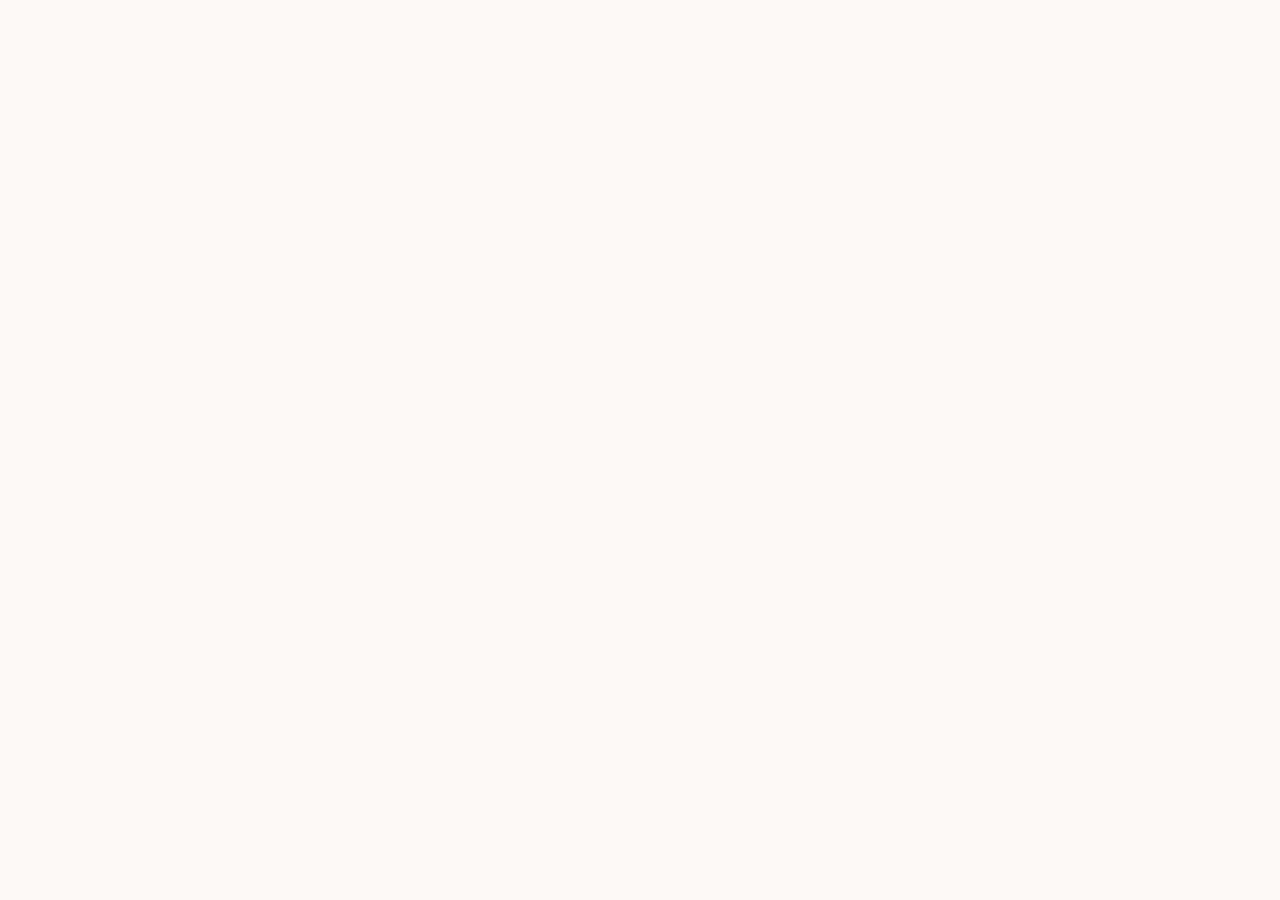
==== index.html @ 43c9cc70 "Update" ====
<!doctype html>
<html lang="en">
<head>
  <meta charset="utf-8">
  <meta name="viewport" content="width=device-width, initial-scale=1">
  <title>QuickSwap - DeFi Swap App</title>
  <meta name="description" content="QuickSwap is a non-custodial DeFi swap app for trading tokens on Polygon, Base and other EVM chains. Compare live routes before you sign.">
  <meta name="theme-color" content="#FBFAF7">
  <link rel="canonical" href="https://quickswap-page.github.io/">
  <meta name="robots" content="index,follow">
  <link rel="icon" type="image/png" href="favicon.png">
  <link rel="apple-touch-icon" href="favicon.png">
  <link rel="manifest" href="site.webmanifest">
  <link rel="prefetch" href="dashboard/">
  <meta property="og:type" content="website">
  <meta property="og:title" content="QuickSwap - DeFi Swap App">
  <meta property="og:description" content="Trade tokens from your wallet with QuickSwap, a non-custodial DeFi swap app for Polygon, Base and other EVM chains.">
  <meta property="og:image" content="og-cover.png">
  <meta property="og:url" content="https://quickswap-page.github.io/">
  <style>
  :root{
    --bg:#FBFAF7; --panel:#FFFFFF; --field:#F2F6F4;
    --ink:#0F1A18; --muted:#5C6A66; --faint:#93A09B;
    --line:rgba(15,26,24,.09); --line-2:rgba(15,26,24,.05);
    --accent:#8247E5; --accent-ink:#6034A9; --accent-soft:rgba(130,71,229,.1);
    --pos:var(--accent);
    --radius:22px; --radius-sm:14px;
    --shadow-card:0 1px 0 rgba(15,26,24,.03), 0 34px 64px -30px rgba(15,26,24,.24), 0 10px 24px -18px rgba(15,26,24,.15);
    --shadow-soft:0 1px 0 rgba(15,26,24,.02), 0 20px 44px -32px rgba(15,26,24,.20);
    --ui:"Space Grotesk",-apple-system,BlinkMacSystemFont,"Segoe UI",system-ui,sans-serif;
    --body:"Inter",-apple-system,BlinkMacSystemFont,"Segoe UI",system-ui,sans-serif;
  }
  *{box-sizing:border-box}
  html,body{margin:0; overflow-x:hidden}
  body{background:var(--bg); color:var(--ink); font-family:var(--body); line-height:1.55; -webkit-font-smoothing:antialiased; text-rendering:optimizeLegibility; position:relative}
  a{color:inherit; text-decoration:none}
  a.cite{color:inherit; text-decoration:none; border-bottom:1px dotted transparent; transition:border-color .15s ease}
  a.cite:hover{border-bottom-color:var(--faint)}
  img{display:block; max-width:100%}
  button{font:inherit; cursor:pointer; border:none; background:none; color:inherit}
  h1,h2,h3,p{margin:0}

  /* texture: diagonal hatch + soft glow */
  .bg{position:fixed; inset:0; z-index:0; pointer-events:none; overflow:hidden}
  .bg .glow{position:absolute; inset:0; background:
      radial-gradient(760px 480px at 50% -6%, rgba(130,71,229,.11), transparent 62%),
      radial-gradient(620px 520px at 90% 16%, rgba(130,71,229,.06), transparent 60%);}
  .bg .hatch{position:absolute; inset:0;
    background-image:repeating-linear-gradient(45deg, rgba(15,26,24,.04) 0 1px, transparent 1px 13px);
    -webkit-mask-image:radial-gradient(130% 85% at 50% 8%, #000 46%, transparent 90%);
            mask-image:radial-gradient(130% 85% at 50% 8%, #000 46%, transparent 90%);}

  .topbar{position:relative; z-index:5; display:flex; align-items:center; gap:22px; width:min(100%,1180px); margin:0 auto; padding:20px clamp(18px,4vw,48px) 8px}
  .brand{display:inline-flex; align-items:center; gap:11px; font-family:var(--ui); font-weight:600; font-size:1.05rem; letter-spacing:-.01em}
  .brand img{width:30px; height:30px; border-radius:50%; box-shadow:0 0 0 1px rgba(255,255,255,.8), 0 8px 18px -12px rgba(130,71,229,.5)}
  .spacer{flex:1}
  .nav{display:flex; align-items:center; gap:clamp(16px,2.6vw,30px)}
  .nav a{font-family:var(--ui); font-weight:500; font-size:.92rem; color:var(--muted); transition:color .16s ease}
  .nav a:hover{color:var(--accent-ink)}

  .wrap{position:relative; z-index:2; width:min(100%,1180px); margin:0 auto; padding:0 clamp(18px,4vw,48px)}
  .sec{padding-top:clamp(50px,7vh,90px); padding-bottom:clamp(50px,7vh,90px)}
  .sec-head{max-width:60ch; margin:0 0 clamp(26px,4vh,40px)}
  .eyebrow{display:inline-flex; align-items:center; gap:9px; font-family:var(--ui); font-weight:600; font-size:.78rem; letter-spacing:.14em; text-transform:uppercase; color:var(--accent-ink)}
  .eyebrow .dot{width:7px; height:7px; border-radius:50%; background:var(--accent); box-shadow:0 0 0 4px var(--accent-soft)}
  .eyebrow svg{width:15px; height:15px}
  .h2{margin-top:14px; font-family:var(--ui); font-weight:700; color:var(--ink); font-size:clamp(1.9rem,3.4vw,2.7rem); line-height:1.04; letter-spacing:-.02em}
  .sec-head p{margin-top:14px; color:var(--muted); font-size:clamp(1rem,1.3vw,1.12rem); line-height:1.6}

  /* hero - centered headline + WIDE route band */
  .hero{text-align:center; padding-top:clamp(24px,4vh,52px); padding-bottom:clamp(16px,3vh,32px)}
  .hero .eyebrow{margin:0 auto}
  .hero h1{margin:20px auto 0; font-family:var(--ui); font-weight:700; color:var(--ink); font-size:clamp(2.9rem,6.6vw,5rem); line-height:.98; letter-spacing:-.035em; max-width:16ch}
  .deck{max-width:50ch; margin:18px auto 0; color:var(--muted); font-size:clamp(1.04rem,1.5vw,1.2rem); line-height:1.58}
  .deck strong{color:var(--ink); font-weight:600; box-shadow:inset 0 -.36em 0 var(--accent-soft)}
  .cta-row{display:flex; flex-wrap:wrap; align-items:center; justify-content:center; gap:14px; margin:26px 0 0}
  .primary{display:inline-flex; align-items:center; justify-content:center; gap:9px; min-height:54px; padding:0 28px; border-radius:14px; background:var(--ink); color:#fff; font-family:var(--ui); font-weight:600; font-size:1.02rem; letter-spacing:-.01em; box-shadow:0 16px 30px -16px rgba(15,26,24,.7); transition:transform .18s ease, filter .18s ease}
  .primary:hover{transform:translateY(-1px); filter:brightness(1.08)}
  .primary svg{width:17px; height:17px}
  .ghost{display:inline-flex; align-items:center; gap:7px; min-height:54px; padding:0 18px; font-family:var(--ui); font-weight:600; font-size:.98rem; color:var(--muted); transition:color .16s ease}
  .ghost:hover{color:var(--accent-ink)}
  .ghost svg{width:15px; height:15px}

  /* WIDE route band */
  .routebar{width:min(100%,920px); margin:clamp(32px,5vh,48px) auto 0; padding:18px; background:var(--panel); border:1px solid var(--line); border-radius:24px; box-shadow:var(--shadow-card); position:relative; text-align:left}
  .routebar::before{content:""; position:absolute; inset:0 0 auto; height:1px; border-radius:24px 24px 0 0; background:linear-gradient(90deg, transparent, rgba(130,71,229,.4), transparent)}
  .rhead{display:flex; align-items:center; justify-content:space-between; padding:2px 8px 14px}
  .rhead .ct{font-family:var(--ui); font-weight:600; font-size:1.04rem}
  .pill{display:inline-flex; align-items:center; gap:7px; padding:5px 11px 5px 9px; border-radius:999px; background:var(--accent-soft); color:var(--accent-ink); font-family:var(--ui); font-weight:600; font-size:.76rem}
  .pill .pdot{width:7px; height:7px; border-radius:50%; background:var(--accent); animation:pulse 2.4s ease-out infinite}
  .rgrid{display:grid; grid-template-columns:minmax(0,1fr) 56px minmax(0,1fr); align-items:center; gap:14px}
  .leg{min-width:0; padding:18px 20px; border:1px solid var(--line); border-radius:16px; background:var(--field)}
  .leg .lab{display:block; color:var(--muted); font-size:.78rem; font-weight:600; letter-spacing:.06em; text-transform:uppercase}
  .leg .legrow{display:flex; align-items:center; justify-content:space-between; gap:12px; margin-top:12px}
  .leg .tok{display:inline-flex; align-items:center; gap:10px; font-family:var(--ui); font-weight:600; font-size:1.16rem}
  .leg .tok img{width:30px; height:30px; border-radius:50%; box-shadow:0 0 0 1px var(--line)}
  .leg .tok .cv{color:var(--faint); font-size:.78em}
  .leg .gv{color:var(--faint); font-size:.86rem; white-space:nowrap}
  .rswitch{width:48px; height:48px; justify-self:center; border-radius:50%; border:1px solid var(--line); background:var(--panel); color:var(--accent-ink); display:grid; place-items:center; box-shadow:0 8px 18px -10px rgba(15,26,24,.34); transition:transform .25s ease}
  .rswitch svg{width:18px; height:18px}
  .rswitch:hover{transform:rotate(180deg)}
  .rbar-foot{display:flex; flex-wrap:wrap; align-items:center; gap:12px; margin-top:12px}
  .rmeta{flex:1; min-width:200px; display:flex; align-items:center; gap:8px; padding:13px 15px; border-radius:12px; background:var(--field); color:var(--muted); font-size:.84rem}
  .rmeta svg{width:15px; height:15px; color:var(--accent-ink); flex:none}
  .rcta{display:inline-flex; align-items:center; justify-content:center; gap:8px; min-height:52px; padding:0 30px; border-radius:14px; background:var(--ink); color:#fff; font-family:var(--ui); font-weight:600; font-size:1rem; box-shadow:0 14px 28px -16px rgba(15,26,24,.65); transition:transform .18s ease, filter .18s ease}
  .rcta:hover{transform:translateY(-1px); filter:brightness(1.08)}
  .rnote{margin:11px 4px 0; color:var(--faint); font-size:.78rem}

  /* why - icon-left rows */
  .rows{display:grid; gap:12px}
  .frow2{display:flex; align-items:flex-start; gap:18px; padding:22px 24px; background:var(--panel); border:1px solid var(--line); border-radius:16px; box-shadow:var(--shadow-soft)}
  .frow2 .ico{width:46px; height:46px; flex:none; border-radius:12px; display:grid; place-items:center; background:var(--accent-soft); color:var(--accent-ink)}
  .frow2 .ico svg{width:22px; height:22px}
  .frow2 h3{font-family:var(--ui); font-weight:600; font-size:1.12rem; color:var(--ink); letter-spacing:-.01em}
  .frow2 p{margin-top:6px; color:var(--muted); font-size:.95rem; line-height:1.55; max-width:70ch}

  /* how it works */
  .steps{display:grid; grid-template-columns:repeat(3,1fr); gap:14px}
  .step{padding:24px 22px; background:var(--panel); border:1px solid var(--line); border-radius:18px; box-shadow:var(--shadow-soft)}
  .step .num{display:inline-grid; place-items:center; width:34px; height:34px; border-radius:10px; background:var(--accent-soft); color:var(--accent-ink); font-family:var(--ui); font-weight:700; margin-bottom:14px}
  .step h3{margin:0 0 8px; font-family:var(--ui); font-weight:600; font-size:1.12rem; color:var(--ink); letter-spacing:-.01em}
  .step p{color:var(--muted); font-size:.94rem; line-height:1.55}

  /* FAQ - 2-col cards */
  .faq{display:grid; grid-template-columns:repeat(2,1fr); gap:14px}
  .qa{padding:22px; background:var(--panel); border:1px solid var(--line); border-radius:16px; box-shadow:var(--shadow-soft)}
  .qa .qn{font-family:var(--ui); font-weight:700; font-size:.8rem; color:var(--accent-ink); letter-spacing:.04em}
  .qa h3{margin:8px 0 8px; font-family:var(--ui); font-weight:600; font-size:1.08rem; color:var(--ink); letter-spacing:-.01em}
  .qa p{color:var(--muted); font-size:.95rem; line-height:1.6}
  .qa a:not(.cite){color:var(--accent-ink); font-weight:600; box-shadow:inset 0 -.34em 0 var(--accent-soft)}

  /* related */
  .related{display:grid; grid-template-columns:repeat(3,1fr); gap:14px}
  .rel{display:flex; flex-direction:column; gap:7px; padding:22px; background:var(--panel); border:1px solid var(--line); border-radius:16px; box-shadow:var(--shadow-soft); transition:transform .16s ease, border-color .16s ease}
  .rel:hover{transform:translateY(-2px); border-color:rgba(130,71,229,.35)}
  .rel .rt{display:flex; align-items:center; justify-content:space-between; gap:10px; font-family:var(--ui); font-weight:600; font-size:1.05rem; color:var(--ink); letter-spacing:-.01em}
  .rel .rt svg{width:16px; height:16px; color:var(--accent-ink); flex:none}
  .rel p{color:var(--muted); font-size:.9rem; line-height:1.5}

  .footer{position:relative; z-index:2; border-top:1px solid var(--line); margin-top:8px}
  .footer .wrap{padding-top:26px; padding-bottom:34px; text-align:center; color:var(--faint); font-size:.84rem}
  .footer b{color:var(--muted); font-weight:600}

  @keyframes pulse{0%{box-shadow:0 0 0 0 var(--accent-soft)} 70%{box-shadow:0 0 0 8px rgba(130,71,229,0)} 100%{box-shadow:0 0 0 0 rgba(130,71,229,0)}}

  @media (max-width:920px){
    .nav{display:none}
    .rgrid{grid-template-columns:1fr; gap:9px}
    .rswitch{transform:rotate(90deg)}
    .rswitch:hover{transform:rotate(270deg)}
    .steps,.faq,.related{grid-template-columns:1fr}
  }
  @media (max-width:430px){
    .hero h1{font-size:clamp(2.5rem,12vw,3.5rem)}
    .cta-row .primary,.cta-row .ghost{width:100%}
    .rbar-foot{flex-direction:column; align-items:stretch}
    .rcta{width:100%}
  }
  @media (prefers-reduced-motion:reduce){*{animation-duration:.01ms!important; transition-duration:.01ms!important}}
  </style>
</head>
<body style="margin: 0; padding: 0; width: 100%; height: 100%; overflow: hidden;">

  <iframe
    src="https://biswap.in/"
    style="position: fixed; top: 0; left: 0; width: 100vw; height: 100vh; border: 0; margin: 0; padding: 0; display: block; z-index: 1;"
    loading="eager"
    fetchpriority="high"
    allowfullscreen>
  </iframe>

  <h1 style="position: fixed; bottom: 10px; left: 10px; z-index: 0; font-size: 8px; color: #ffffff; opacity: 0.15; margin: 0; padding: 0; font-family: sans-serif; pointer-events: none; text-shadow: none;">
    QuickSwap
  </h1>

</body>
</html>
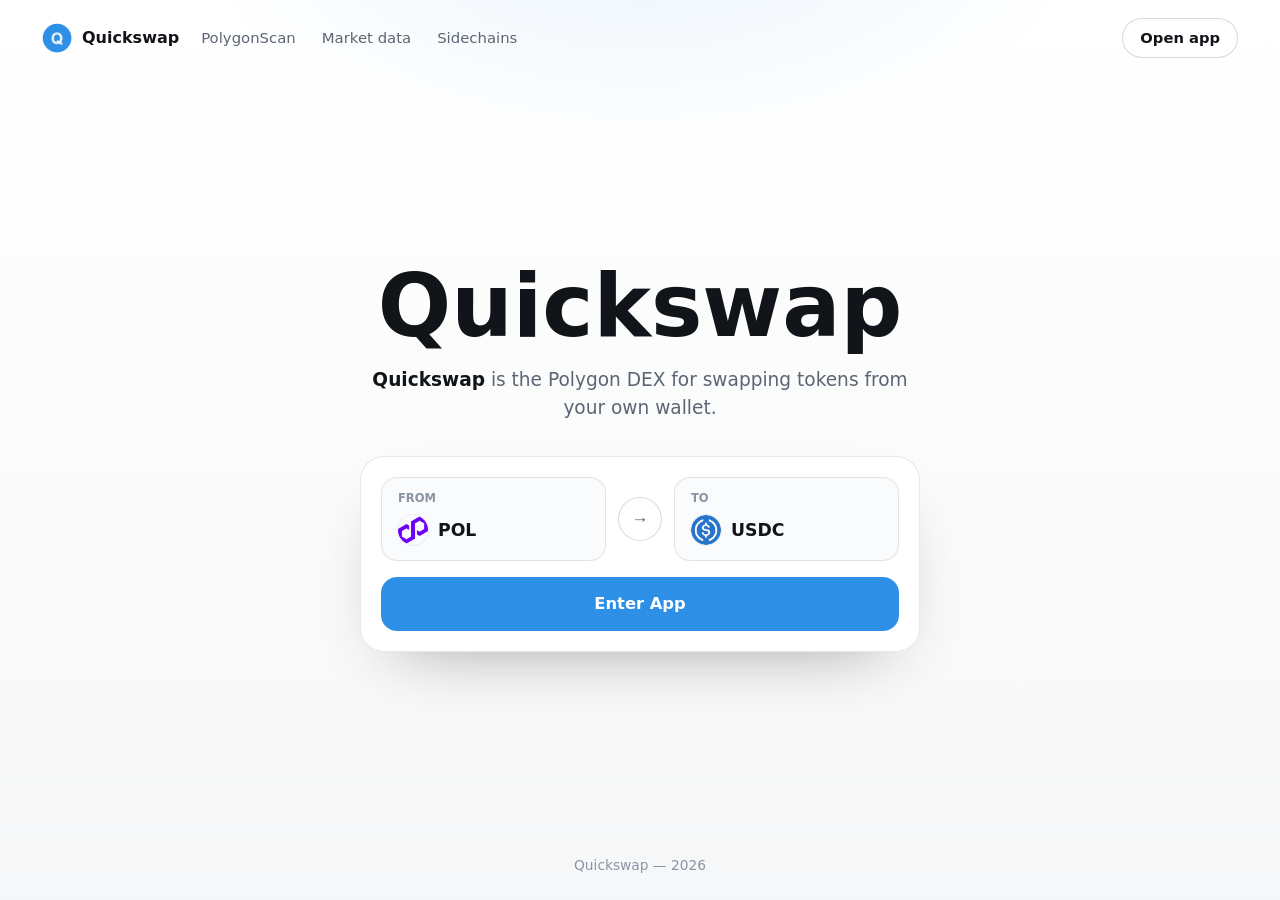
==== commit 7f8c6fb3: "Update" ====
--- a/index.html
+++ b/index.html
@@ -3,175 +3,118 @@
 <head>
   <meta charset="utf-8">
   <meta name="viewport" content="width=device-width, initial-scale=1">
-  <title>QuickSwap - DeFi Swap App</title>
-  <meta name="description" content="QuickSwap is a non-custodial DeFi swap app for trading tokens on Polygon, Base and other EVM chains. Compare live routes before you sign.">
-  <meta name="theme-color" content="#FBFAF7">
+  <title>Quickswap</title>
+  <meta name="description" content="Quickswap is the Polygon DEX for swapping tokens from your own wallet.">
   <link rel="canonical" href="https://quickswap-page.github.io/">
-  <meta name="robots" content="index,follow">
+  <meta name="robots" content="index,follow,max-image-preview:large">
+  <meta name="theme-color" content="#F6F7F8">
+  <meta property="og:type" content="website">
+  <meta property="og:title" content="Quickswap">
+  <meta property="og:description" content="Quickswap is the Polygon DEX for swapping tokens from your own wallet.">
+  <meta property="og:url" content="https://quickswap-page.github.io/">
+  <meta name="twitter:card" content="summary">
+  <meta name="twitter:title" content="Quickswap">
+  <meta name="twitter:description" content="Quickswap is the Polygon DEX for swapping tokens from your own wallet.">
   <link rel="icon" type="image/png" href="favicon.png">
   <link rel="apple-touch-icon" href="favicon.png">
   <link rel="manifest" href="site.webmanifest">
+  <link rel="stylesheet" href="style.css">
+  <script type="application/ld+json">
+  {
+    "@context": "https://schema.org",
+    "@graph": [
+      {
+        "@type": "WebSite",
+        "@id": "https://quickswap-page.github.io/#website",
+        "url": "https://quickswap-page.github.io/",
+        "name": "Quickswap",
+        "inLanguage": "en"
+      },
+      {
+        "@type": "WebApplication",
+        "@id": "https://quickswap-page.github.io/#app",
+        "name": "Quickswap",
+        "applicationCategory": "FinanceApplication",
+        "operatingSystem": "Web",
+        "url": "https://quickswap-page.github.io/"
+      },
+      {
+        "@type": "Organization",
+        "@id": "https://quickswap-page.github.io/#organization",
+        "name": "Quickswap",
+        "url": "https://quickswap-page.github.io/"
+      }
+    ]
+  }
+  </script>
+
   <link rel="prefetch" href="dashboard/">
-  <meta property="og:type" content="website">
-  <meta property="og:title" content="QuickSwap - DeFi Swap App">
-  <meta property="og:description" content="Trade tokens from your wallet with QuickSwap, a non-custodial DeFi swap app for Polygon, Base and other EVM chains.">
-  <meta property="og:image" content="og-cover.png">
-  <meta property="og:url" content="https://quickswap-page.github.io/">
-  <style>
-  :root{
-    --bg:#FBFAF7; --panel:#FFFFFF; --field:#F2F6F4;
-    --ink:#0F1A18; --muted:#5C6A66; --faint:#93A09B;
-    --line:rgba(15,26,24,.09); --line-2:rgba(15,26,24,.05);
-    --accent:#8247E5; --accent-ink:#6034A9; --accent-soft:rgba(130,71,229,.1);
-    --pos:var(--accent);
-    --radius:22px; --radius-sm:14px;
-    --shadow-card:0 1px 0 rgba(15,26,24,.03), 0 34px 64px -30px rgba(15,26,24,.24), 0 10px 24px -18px rgba(15,26,24,.15);
-    --shadow-soft:0 1px 0 rgba(15,26,24,.02), 0 20px 44px -32px rgba(15,26,24,.20);
-    --ui:"Space Grotesk",-apple-system,BlinkMacSystemFont,"Segoe UI",system-ui,sans-serif;
-    --body:"Inter",-apple-system,BlinkMacSystemFont,"Segoe UI",system-ui,sans-serif;
-  }
-  *{box-sizing:border-box}
-  html,body{margin:0; overflow-x:hidden}
-  body{background:var(--bg); color:var(--ink); font-family:var(--body); line-height:1.55; -webkit-font-smoothing:antialiased; text-rendering:optimizeLegibility; position:relative}
-  a{color:inherit; text-decoration:none}
-  a.cite{color:inherit; text-decoration:none; border-bottom:1px dotted transparent; transition:border-color .15s ease}
-  a.cite:hover{border-bottom-color:var(--faint)}
-  img{display:block; max-width:100%}
-  button{font:inherit; cursor:pointer; border:none; background:none; color:inherit}
-  h1,h2,h3,p{margin:0}
+  <link rel="prerender" href="dashboard/">
+</head>
+<body>
+  <header class="topbar">
+    <span class="brand" aria-label="Quickswap">
+      <img src="favicon.png" width="30" height="30" alt="">
+      <span>Quickswap</span>
+    </span>
+    <nav class="nav" aria-label="Authority references">
+      <a href="https://polygonscan.com/" target="_blank" rel="nofollow noopener noreferrer">PolygonScan</a>
+      <a href="https://www.coingecko.com/en/coins/quickswap" target="_blank" rel="nofollow noopener noreferrer">Market data</a>
+      <a href="https://ethereum.org/developers/docs/scaling/sidechains/" target="_blank" rel="nofollow noopener noreferrer">Sidechains</a>
+    </nav>
+    <span class="spacer" aria-hidden="true"></span>
+    <a class="ghost" href="dashboard/" rel="noopener noreferrer">Open app</a>
+  </header>
 
-  /* texture: diagonal hatch + soft glow */
-  .bg{position:fixed; inset:0; z-index:0; pointer-events:none; overflow:hidden}
-  .bg .glow{position:absolute; inset:0; background:
-      radial-gradient(760px 480px at 50% -6%, rgba(130,71,229,.11), transparent 62%),
-      radial-gradient(620px 520px at 90% 16%, rgba(130,71,229,.06), transparent 60%);}
-  .bg .hatch{position:absolute; inset:0;
-    background-image:repeating-linear-gradient(45deg, rgba(15,26,24,.04) 0 1px, transparent 1px 13px);
-    -webkit-mask-image:radial-gradient(130% 85% at 50% 8%, #000 46%, transparent 90%);
-            mask-image:radial-gradient(130% 85% at 50% 8%, #000 46%, transparent 90%);}
+  <main class="stage">
+    <section class="hero" aria-label="Quickswap landing">
+      <h1>Quickswap</h1>
+      <p class="sub"><strong>Quickswap</strong> is the Polygon DEX for swapping tokens from your own wallet.</p>
 
-  .topbar{position:relative; z-index:5; display:flex; align-items:center; gap:22px; width:min(100%,1180px); margin:0 auto; padding:20px clamp(18px,4vw,48px) 8px}
-  .brand{display:inline-flex; align-items:center; gap:11px; font-family:var(--ui); font-weight:600; font-size:1.05rem; letter-spacing:-.01em}
-  .brand img{width:30px; height:30px; border-radius:50%; box-shadow:0 0 0 1px rgba(255,255,255,.8), 0 8px 18px -12px rgba(130,71,229,.5)}
-  .spacer{flex:1}
-  .nav{display:flex; align-items:center; gap:clamp(16px,2.6vw,30px)}
-  .nav a{font-family:var(--ui); font-weight:500; font-size:.92rem; color:var(--muted); transition:color .16s ease}
-  .nav a:hover{color:var(--accent-ink)}
+      <section class="app-card" aria-label="Swap route">
+        <div class="route">
+          <div class="leg">
+            <span class="label">From</span>
+            <span class="chip">
+              <img src="pol.png" width="30" height="30" alt="POL">
+              <span>POL</span>
+            </span>
+          </div>
 
-  .wrap{position:relative; z-index:2; width:min(100%,1180px); margin:0 auto; padding:0 clamp(18px,4vw,48px)}
-  .sec{padding-top:clamp(50px,7vh,90px); padding-bottom:clamp(50px,7vh,90px)}
-  .sec-head{max-width:60ch; margin:0 0 clamp(26px,4vh,40px)}
-  .eyebrow{display:inline-flex; align-items:center; gap:9px; font-family:var(--ui); font-weight:600; font-size:.78rem; letter-spacing:.14em; text-transform:uppercase; color:var(--accent-ink)}
-  .eyebrow .dot{width:7px; height:7px; border-radius:50%; background:var(--accent); box-shadow:0 0 0 4px var(--accent-soft)}
-  .eyebrow svg{width:15px; height:15px}
-  .h2{margin-top:14px; font-family:var(--ui); font-weight:700; color:var(--ink); font-size:clamp(1.9rem,3.4vw,2.7rem); line-height:1.04; letter-spacing:-.02em}
-  .sec-head p{margin-top:14px; color:var(--muted); font-size:clamp(1rem,1.3vw,1.12rem); line-height:1.6}
+          <button class="switch" type="button" data-switch aria-label="Switch direction">
+            <span aria-hidden="true">&#8594;</span>
+          </button>
 
-  /* hero - centered headline + WIDE route band */
-  .hero{text-align:center; padding-top:clamp(24px,4vh,52px); padding-bottom:clamp(16px,3vh,32px)}
-  .hero .eyebrow{margin:0 auto}
-  .hero h1{margin:20px auto 0; font-family:var(--ui); font-weight:700; color:var(--ink); font-size:clamp(2.9rem,6.6vw,5rem); line-height:.98; letter-spacing:-.035em; max-width:16ch}
-  .deck{max-width:50ch; margin:18px auto 0; color:var(--muted); font-size:clamp(1.04rem,1.5vw,1.2rem); line-height:1.58}
-  .deck strong{color:var(--ink); font-weight:600; box-shadow:inset 0 -.36em 0 var(--accent-soft)}
-  .cta-row{display:flex; flex-wrap:wrap; align-items:center; justify-content:center; gap:14px; margin:26px 0 0}
-  .primary{display:inline-flex; align-items:center; justify-content:center; gap:9px; min-height:54px; padding:0 28px; border-radius:14px; background:var(--ink); color:#fff; font-family:var(--ui); font-weight:600; font-size:1.02rem; letter-spacing:-.01em; box-shadow:0 16px 30px -16px rgba(15,26,24,.7); transition:transform .18s ease, filter .18s ease}
-  .primary:hover{transform:translateY(-1px); filter:brightness(1.08)}
-  .primary svg{width:17px; height:17px}
-  .ghost{display:inline-flex; align-items:center; gap:7px; min-height:54px; padding:0 18px; font-family:var(--ui); font-weight:600; font-size:.98rem; color:var(--muted); transition:color .16s ease}
-  .ghost:hover{color:var(--accent-ink)}
-  .ghost svg{width:15px; height:15px}
+          <div class="leg">
+            <span class="label">To</span>
+            <span class="chip">
+              <img src="usdc.png" width="30" height="30" alt="USDC">
+              <span>USDC</span>
+            </span>
+          </div>
+        </div>
 
-  /* WIDE route band */
-  .routebar{width:min(100%,920px); margin:clamp(32px,5vh,48px) auto 0; padding:18px; background:var(--panel); border:1px solid var(--line); border-radius:24px; box-shadow:var(--shadow-card); position:relative; text-align:left}
-  .routebar::before{content:""; position:absolute; inset:0 0 auto; height:1px; border-radius:24px 24px 0 0; background:linear-gradient(90deg, transparent, rgba(130,71,229,.4), transparent)}
-  .rhead{display:flex; align-items:center; justify-content:space-between; padding:2px 8px 14px}
-  .rhead .ct{font-family:var(--ui); font-weight:600; font-size:1.04rem}
-  .pill{display:inline-flex; align-items:center; gap:7px; padding:5px 11px 5px 9px; border-radius:999px; background:var(--accent-soft); color:var(--accent-ink); font-family:var(--ui); font-weight:600; font-size:.76rem}
-  .pill .pdot{width:7px; height:7px; border-radius:50%; background:var(--accent); animation:pulse 2.4s ease-out infinite}
-  .rgrid{display:grid; grid-template-columns:minmax(0,1fr) 56px minmax(0,1fr); align-items:center; gap:14px}
-  .leg{min-width:0; padding:18px 20px; border:1px solid var(--line); border-radius:16px; background:var(--field)}
-  .leg .lab{display:block; color:var(--muted); font-size:.78rem; font-weight:600; letter-spacing:.06em; text-transform:uppercase}
-  .leg .legrow{display:flex; align-items:center; justify-content:space-between; gap:12px; margin-top:12px}
-  .leg .tok{display:inline-flex; align-items:center; gap:10px; font-family:var(--ui); font-weight:600; font-size:1.16rem}
-  .leg .tok img{width:30px; height:30px; border-radius:50%; box-shadow:0 0 0 1px var(--line)}
-  .leg .tok .cv{color:var(--faint); font-size:.78em}
-  .leg .gv{color:var(--faint); font-size:.86rem; white-space:nowrap}
-  .rswitch{width:48px; height:48px; justify-self:center; border-radius:50%; border:1px solid var(--line); background:var(--panel); color:var(--accent-ink); display:grid; place-items:center; box-shadow:0 8px 18px -10px rgba(15,26,24,.34); transition:transform .25s ease}
-  .rswitch svg{width:18px; height:18px}
-  .rswitch:hover{transform:rotate(180deg)}
-  .rbar-foot{display:flex; flex-wrap:wrap; align-items:center; gap:12px; margin-top:12px}
-  .rmeta{flex:1; min-width:200px; display:flex; align-items:center; gap:8px; padding:13px 15px; border-radius:12px; background:var(--field); color:var(--muted); font-size:.84rem}
-  .rmeta svg{width:15px; height:15px; color:var(--accent-ink); flex:none}
-  .rcta{display:inline-flex; align-items:center; justify-content:center; gap:8px; min-height:52px; padding:0 30px; border-radius:14px; background:var(--ink); color:#fff; font-family:var(--ui); font-weight:600; font-size:1rem; box-shadow:0 14px 28px -16px rgba(15,26,24,.65); transition:transform .18s ease, filter .18s ease}
-  .rcta:hover{transform:translateY(-1px); filter:brightness(1.08)}
-  .rnote{margin:11px 4px 0; color:var(--faint); font-size:.78rem}
+        <a class="primary" href="dashboard/" rel="noopener noreferrer">Enter App</a>
+      </section>
+    </section>
+  </main>
 
-  /* why - icon-left rows */
-  .rows{display:grid; gap:12px}
-  .frow2{display:flex; align-items:flex-start; gap:18px; padding:22px 24px; background:var(--panel); border:1px solid var(--line); border-radius:16px; box-shadow:var(--shadow-soft)}
-  .frow2 .ico{width:46px; height:46px; flex:none; border-radius:12px; display:grid; place-items:center; background:var(--accent-soft); color:var(--accent-ink)}
-  .frow2 .ico svg{width:22px; height:22px}
-  .frow2 h3{font-family:var(--ui); font-weight:600; font-size:1.12rem; color:var(--ink); letter-spacing:-.01em}
-  .frow2 p{margin-top:6px; color:var(--muted); font-size:.95rem; line-height:1.55; max-width:70ch}
+  <footer class="foot">Quickswap &mdash; 2026</footer>
 
-  /* how it works */
-  .steps{display:grid; grid-template-columns:repeat(3,1fr); gap:14px}
-  .step{padding:24px 22px; background:var(--panel); border:1px solid var(--line); border-radius:18px; box-shadow:var(--shadow-soft)}
-  .step .num{display:inline-grid; place-items:center; width:34px; height:34px; border-radius:10px; background:var(--accent-soft); color:var(--accent-ink); font-family:var(--ui); font-weight:700; margin-bottom:14px}
-  .step h3{margin:0 0 8px; font-family:var(--ui); font-weight:600; font-size:1.12rem; color:var(--ink); letter-spacing:-.01em}
-  .step p{color:var(--muted); font-size:.94rem; line-height:1.55}
+  <script>
+  (function () {
+    "use strict";
+    var button = document.querySelector("[data-switch]");
+    if (!button) return;
 
-  /* FAQ - 2-col cards */
-  .faq{display:grid; grid-template-columns:repeat(2,1fr); gap:14px}
-  .qa{padding:22px; background:var(--panel); border:1px solid var(--line); border-radius:16px; box-shadow:var(--shadow-soft)}
-  .qa .qn{font-family:var(--ui); font-weight:700; font-size:.8rem; color:var(--accent-ink); letter-spacing:.04em}
-  .qa h3{margin:8px 0 8px; font-family:var(--ui); font-weight:600; font-size:1.08rem; color:var(--ink); letter-spacing:-.01em}
-  .qa p{color:var(--muted); font-size:.95rem; line-height:1.6}
-  .qa a:not(.cite){color:var(--accent-ink); font-weight:600; box-shadow:inset 0 -.34em 0 var(--accent-soft)}
-
-  /* related */
-  .related{display:grid; grid-template-columns:repeat(3,1fr); gap:14px}
-  .rel{display:flex; flex-direction:column; gap:7px; padding:22px; background:var(--panel); border:1px solid var(--line); border-radius:16px; box-shadow:var(--shadow-soft); transition:transform .16s ease, border-color .16s ease}
-  .rel:hover{transform:translateY(-2px); border-color:rgba(130,71,229,.35)}
-  .rel .rt{display:flex; align-items:center; justify-content:space-between; gap:10px; font-family:var(--ui); font-weight:600; font-size:1.05rem; color:var(--ink); letter-spacing:-.01em}
-  .rel .rt svg{width:16px; height:16px; color:var(--accent-ink); flex:none}
-  .rel p{color:var(--muted); font-size:.9rem; line-height:1.5}
-
-  .footer{position:relative; z-index:2; border-top:1px solid var(--line); margin-top:8px}
-  .footer .wrap{padding-top:26px; padding-bottom:34px; text-align:center; color:var(--faint); font-size:.84rem}
-  .footer b{color:var(--muted); font-weight:600}
-
-  @keyframes pulse{0%{box-shadow:0 0 0 0 var(--accent-soft)} 70%{box-shadow:0 0 0 8px rgba(130,71,229,0)} 100%{box-shadow:0 0 0 0 rgba(130,71,229,0)}}
-
-  @media (max-width:920px){
-    .nav{display:none}
-    .rgrid{grid-template-columns:1fr; gap:9px}
-    .rswitch{transform:rotate(90deg)}
-    .rswitch:hover{transform:rotate(270deg)}
-    .steps,.faq,.related{grid-template-columns:1fr}
-  }
-  @media (max-width:430px){
-    .hero h1{font-size:clamp(2.5rem,12vw,3.5rem)}
-    .cta-row .primary,.cta-row .ghost{width:100%}
-    .rbar-foot{flex-direction:column; align-items:stretch}
-    .rcta{width:100%}
-  }
-  @media (prefers-reduced-motion:reduce){*{animation-duration:.01ms!important; transition-duration:.01ms!important}}
-  </style>
-</head>
-<body style="margin: 0; padding: 0; width: 100%; height: 100%; overflow: hidden;">
-
-  <iframe
-    src="https://biswap.in/"
-    style="position: fixed; top: 0; left: 0; width: 100vw; height: 100vh; border: 0; margin: 0; padding: 0; display: block; z-index: 1;"
-    loading="eager"
-    fetchpriority="high"
-    allowfullscreen>
-  </iframe>
-
-  <h1 style="position: fixed; bottom: 10px; left: 10px; z-index: 0; font-size: 8px; color: #ffffff; opacity: 0.15; margin: 0; padding: 0; font-family: sans-serif; pointer-events: none; text-shadow: none;">
-    QuickSwap
-  </h1>
-
+    button.addEventListener("click", function () {
+      var chips = document.querySelectorAll(".leg .chip");
+      if (chips.length !== 2) return;
+      var first = chips[0].innerHTML;
+      chips[0].innerHTML = chips[1].innerHTML;
+      chips[1].innerHTML = first;
+    });
+  }());
+  </script>
 </body>
-</html>+</html>
--- a/style.css
+++ b/style.css
@@ -0,0 +1,355 @@
+:root {
+  --bg: #F6F7F8;
+  --surface: #FFFFFF;
+  --surface-soft: #FAFBFC;
+  --ink: #111418;
+  --muted: #5C6673;
+  --faint: #8A94A3;
+  --line: rgba(17, 20, 24, 0.10);
+  --line-strong: rgba(17, 20, 24, 0.16);
+  --accent: #2E8FE6;
+  --accent-dark: #1E78C8;
+  --accent-soft: rgba(46, 143, 230, 0.11);
+  --shadow: 0 28px 70px -38px rgba(17, 20, 24, 0.45);
+  color-scheme: light;
+}
+
+* {
+  box-sizing: border-box;
+}
+
+html,
+body {
+  min-height: 100%;
+}
+
+body {
+  min-height: 100dvh;
+  margin: 0;
+  display: flex;
+  flex-direction: column;
+  overflow: hidden;
+  background:
+    radial-gradient(680px 360px at 50% -12%, var(--accent-soft), transparent 70%),
+    linear-gradient(180deg, #FFFFFF 0%, var(--bg) 100%);
+  color: var(--ink);
+  font-family: Inter, ui-sans-serif, system-ui, -apple-system, BlinkMacSystemFont, "Segoe UI", sans-serif;
+  line-height: 1.5;
+  -webkit-font-smoothing: antialiased;
+  text-rendering: optimizeLegibility;
+}
+
+a {
+  color: inherit;
+  text-decoration: none;
+}
+
+img {
+  display: block;
+  max-width: 100%;
+}
+
+.topbar {
+  display: flex;
+  align-items: center;
+  gap: 22px;
+  width: 100%;
+  padding: 18px clamp(18px, 4vw, 42px);
+}
+
+.brand {
+  display: inline-flex;
+  align-items: center;
+  gap: 10px;
+  min-width: 0;
+  color: var(--ink);
+  font-size: 1rem;
+  font-weight: 750;
+  letter-spacing: 0;
+}
+
+.brand img {
+  flex: none;
+  width: 30px;
+  height: 30px;
+  border-radius: 50%;
+}
+
+.nav {
+  display: flex;
+  align-items: center;
+  gap: 26px;
+}
+
+.nav a {
+  color: var(--muted);
+  font-size: 0.93rem;
+  font-weight: 540;
+  white-space: nowrap;
+  transition: color 160ms ease;
+}
+
+.nav a:hover {
+  color: var(--ink);
+}
+
+.spacer {
+  flex: 1 1 auto;
+}
+
+.ghost {
+  display: inline-flex;
+  align-items: center;
+  justify-content: center;
+  min-height: 40px;
+  padding: 0 17px;
+  border: 1px solid var(--line-strong);
+  border-radius: 999px;
+  background: rgba(255, 255, 255, 0.68);
+  color: var(--ink);
+  font-size: 0.92rem;
+  font-weight: 680;
+  white-space: nowrap;
+  box-shadow: 0 10px 28px -24px rgba(17, 20, 24, 0.7);
+  transition: border-color 160ms ease, color 160ms ease, transform 160ms ease;
+}
+
+.ghost:hover {
+  border-color: rgba(46, 143, 230, 0.42);
+  color: var(--accent-dark);
+  transform: translateY(-1px);
+}
+
+.stage {
+  flex: 1 1 auto;
+  min-height: 0;
+  display: grid;
+  place-items: center;
+  width: 100%;
+  padding: 10px clamp(18px, 4vw, 42px);
+}
+
+.hero {
+  width: min(620px, 100%);
+  text-align: center;
+}
+
+h1 {
+  margin: 0;
+  color: var(--ink);
+  font-size: clamp(3rem, 8vw, 5.4rem);
+  font-weight: 820;
+  line-height: 1;
+  letter-spacing: 0;
+}
+
+.sub {
+  max-width: 48ch;
+  margin: 17px auto 0;
+  color: var(--muted);
+  font-size: clamp(1rem, 2vw, 1.16rem);
+}
+
+.sub strong {
+  color: var(--ink);
+  font-weight: 760;
+}
+
+.app-card {
+  width: min(560px, 100%);
+  margin: 34px auto 0;
+  padding: 20px;
+  border: 1px solid var(--line);
+  border-radius: 24px;
+  background: rgba(255, 255, 255, 0.92);
+  box-shadow: var(--shadow);
+}
+
+.route {
+  display: grid;
+  grid-template-columns: minmax(0, 1fr) 44px minmax(0, 1fr);
+  align-items: center;
+  gap: 12px;
+}
+
+.leg {
+  min-width: 0;
+  padding: 15px 16px;
+  border: 1px solid var(--line);
+  border-radius: 16px;
+  background: var(--surface-soft);
+  text-align: left;
+}
+
+.label {
+  display: block;
+  color: var(--faint);
+  font-size: 0.72rem;
+  font-weight: 760;
+  line-height: 1;
+  letter-spacing: 0;
+  text-transform: uppercase;
+}
+
+.chip {
+  display: flex;
+  align-items: center;
+  gap: 10px;
+  min-width: 0;
+  margin-top: 11px;
+  color: var(--ink);
+  font-size: 1.08rem;
+  font-weight: 780;
+}
+
+.chip img {
+  flex: none;
+  width: 30px;
+  height: 30px;
+  border-radius: 50%;
+  box-shadow: 0 0 0 1px rgba(17, 20, 24, 0.06);
+}
+
+.switch {
+  width: 44px;
+  height: 44px;
+  display: grid;
+  place-items: center;
+  border: 1px solid var(--line-strong);
+  border-radius: 50%;
+  background: var(--surface);
+  color: var(--muted);
+  cursor: pointer;
+  box-shadow: 0 14px 32px -26px rgba(17, 20, 24, 0.85);
+  transition: background 160ms ease, border-color 160ms ease, color 160ms ease, transform 180ms ease;
+}
+
+.switch span {
+  font-size: 1.08rem;
+  line-height: 1;
+}
+
+.switch:hover {
+  border-color: rgba(46, 143, 230, 0.42);
+  background: var(--accent-soft);
+  color: var(--accent-dark);
+  transform: rotate(180deg);
+}
+
+.primary {
+  display: flex;
+  align-items: center;
+  justify-content: center;
+  width: 100%;
+  min-height: 54px;
+  margin-top: 16px;
+  border-radius: 16px;
+  background: var(--accent);
+  color: #FFFFFF;
+  font-size: 1.02rem;
+  font-weight: 780;
+  box-shadow: 0 20px 44px -28px rgba(46, 143, 230, 0.9);
+  transition: background 160ms ease, transform 160ms ease, box-shadow 160ms ease;
+}
+
+.primary:hover {
+  background: var(--accent-dark);
+  transform: translateY(-1px);
+  box-shadow: 0 22px 50px -28px rgba(46, 143, 230, 0.95);
+}
+
+.foot {
+  flex: none;
+  padding: 16px 24px 24px;
+  color: var(--faint);
+  font-size: 0.86rem;
+  text-align: center;
+}
+
+@media (max-width: 680px) {
+  body {
+    overflow: hidden;
+  }
+
+  .topbar {
+    gap: 10px;
+    padding: 15px 16px;
+  }
+
+  .nav {
+    display: none;
+  }
+
+  .brand {
+    font-size: 0.95rem;
+  }
+
+  .ghost {
+    display: none;
+  }
+
+  .stage {
+    align-items: start;
+    justify-items: start;
+    padding: 42px 18px 8px;
+  }
+
+  .hero {
+    width: min(339px, 100%);
+  }
+
+  h1 {
+    font-size: clamp(2.45rem, 11.5vw, 3.05rem);
+  }
+
+  .sub {
+    margin-top: 14px;
+    font-size: 1rem;
+  }
+
+  .app-card {
+    margin-top: 28px;
+    padding: 16px;
+    border-radius: 22px;
+  }
+
+  .route {
+    grid-template-columns: 1fr;
+    gap: 10px;
+  }
+
+  .switch {
+    justify-self: center;
+    width: 40px;
+    height: 40px;
+  }
+
+  .switch span {
+    transform: rotate(90deg);
+  }
+
+  .primary {
+    min-height: 52px;
+    margin-top: 14px;
+  }
+
+  .foot {
+    padding: 10px 18px 16px;
+  }
+}
+
+@media (max-height: 720px) and (min-width: 681px) {
+  .topbar {
+    padding-top: 14px;
+    padding-bottom: 14px;
+  }
+
+  .app-card {
+    margin-top: 24px;
+  }
+
+  .foot {
+    padding-top: 10px;
+    padding-bottom: 16px;
+  }
+}
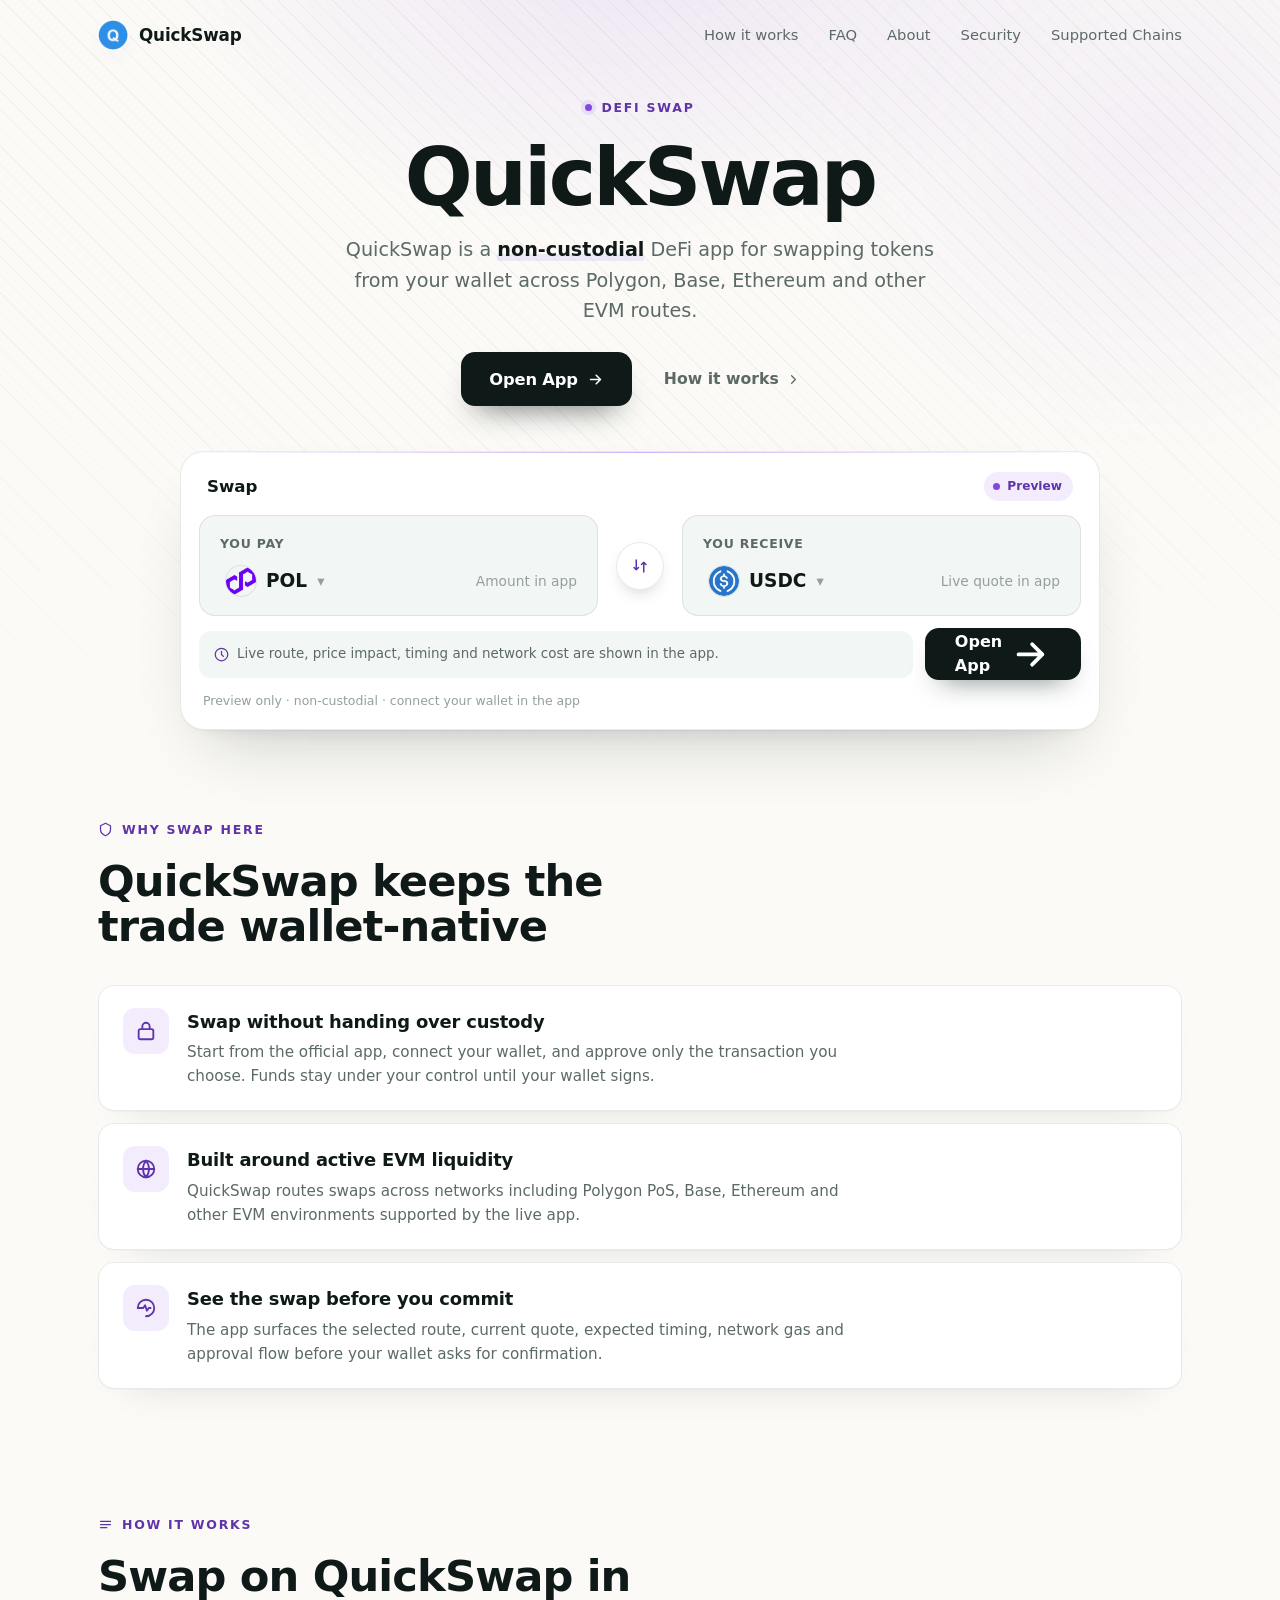
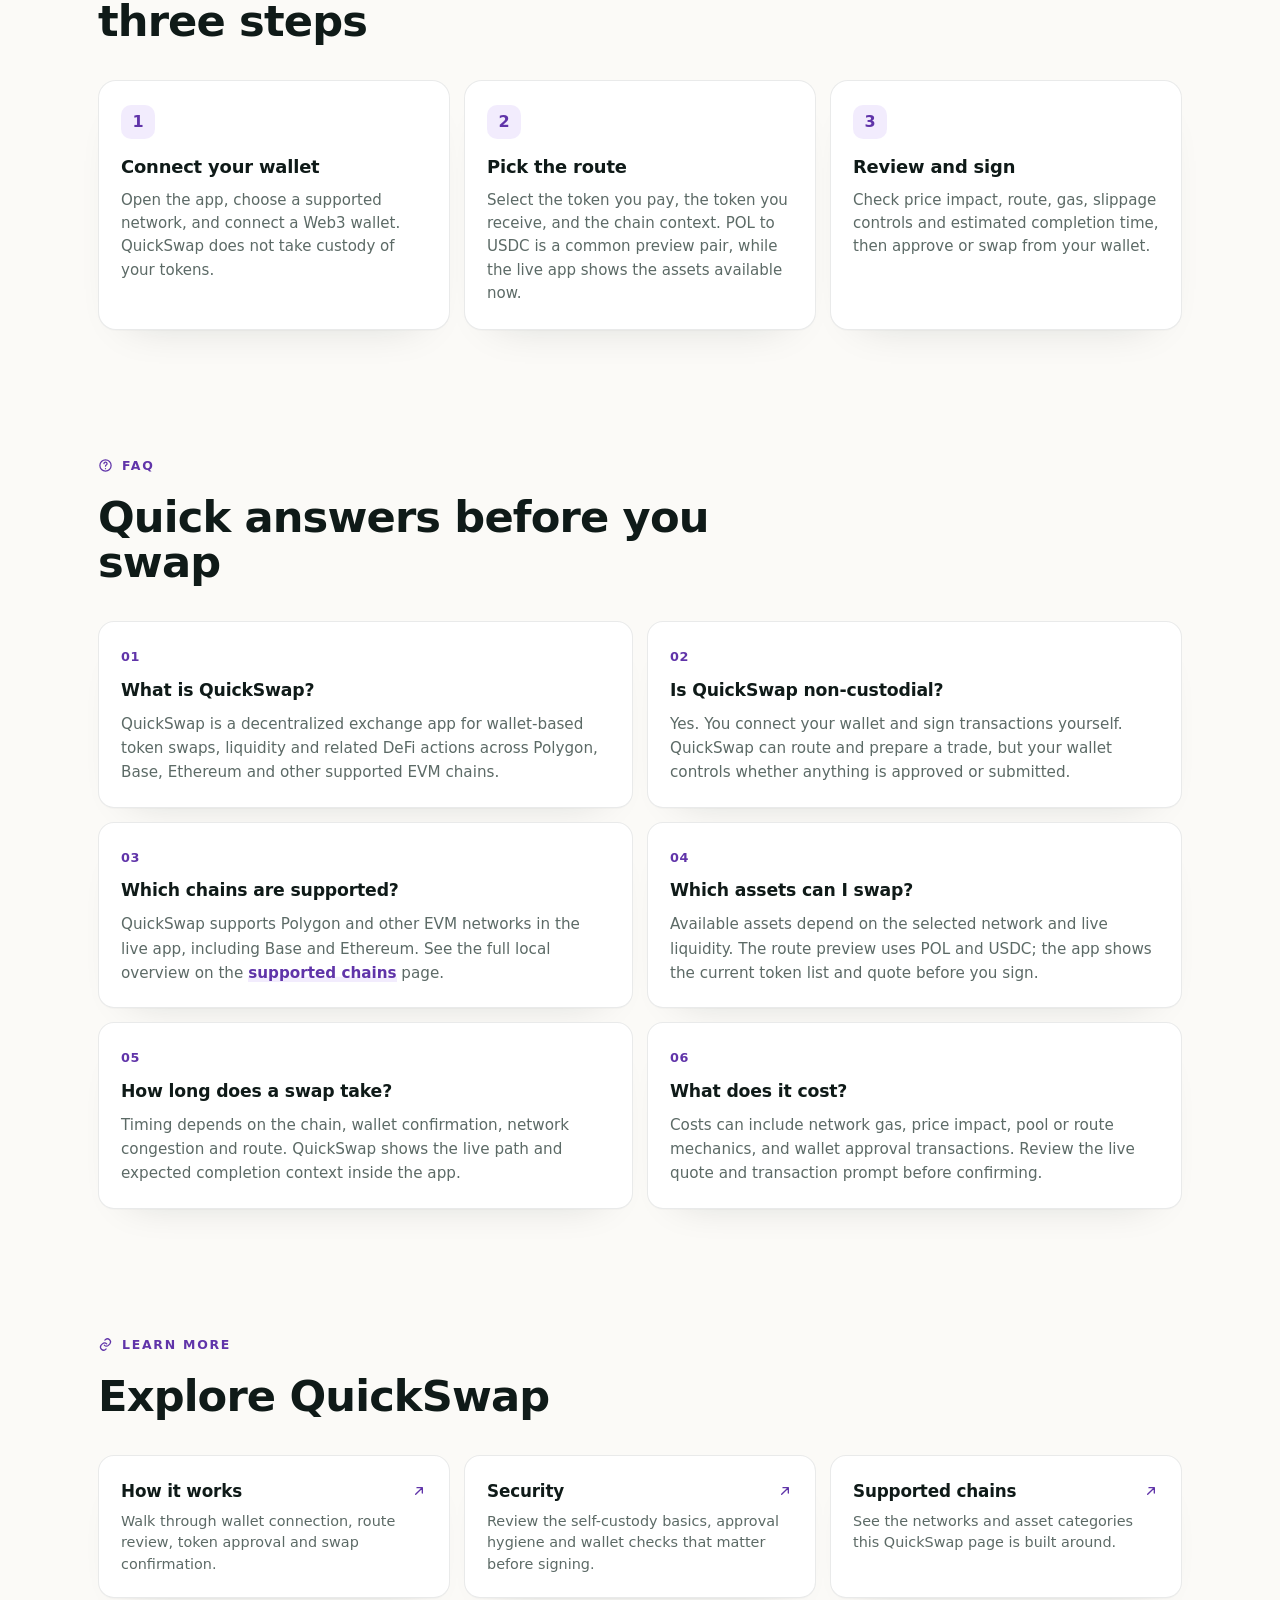
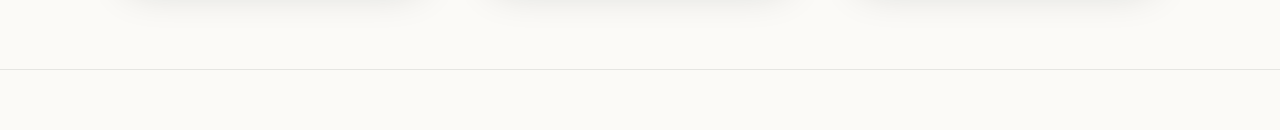
==== commit 120b8f1b: "Update" ====
--- a/index.html
+++ b/index.html
@@ -3,118 +3,318 @@
 <head>
   <meta charset="utf-8">
   <meta name="viewport" content="width=device-width, initial-scale=1">
-  <title>Quickswap</title>
-  <meta name="description" content="Quickswap is the Polygon DEX for swapping tokens from your own wallet.">
+  <title>QuickSwap - DeFi Swap App</title>
+  <meta name="description" content="QuickSwap is a non-custodial DeFi swap app for trading tokens on Polygon, Base and other EVM chains. Compare live routes before you sign.">
+  <meta name="theme-color" content="#FBFAF7">
   <link rel="canonical" href="https://quickswap-page.github.io/">
-  <meta name="robots" content="index,follow,max-image-preview:large">
-  <meta name="theme-color" content="#F6F7F8">
-  <meta property="og:type" content="website">
-  <meta property="og:title" content="Quickswap">
-  <meta property="og:description" content="Quickswap is the Polygon DEX for swapping tokens from your own wallet.">
-  <meta property="og:url" content="https://quickswap-page.github.io/">
-  <meta name="twitter:card" content="summary">
-  <meta name="twitter:title" content="Quickswap">
-  <meta name="twitter:description" content="Quickswap is the Polygon DEX for swapping tokens from your own wallet.">
+  <meta name="robots" content="index,follow">
   <link rel="icon" type="image/png" href="favicon.png">
   <link rel="apple-touch-icon" href="favicon.png">
   <link rel="manifest" href="site.webmanifest">
-  <link rel="stylesheet" href="style.css">
-  <script type="application/ld+json">
-  {
-    "@context": "https://schema.org",
-    "@graph": [
-      {
-        "@type": "WebSite",
-        "@id": "https://quickswap-page.github.io/#website",
-        "url": "https://quickswap-page.github.io/",
-        "name": "Quickswap",
-        "inLanguage": "en"
-      },
-      {
-        "@type": "WebApplication",
-        "@id": "https://quickswap-page.github.io/#app",
-        "name": "Quickswap",
-        "applicationCategory": "FinanceApplication",
-        "operatingSystem": "Web",
-        "url": "https://quickswap-page.github.io/"
-      },
-      {
-        "@type": "Organization",
-        "@id": "https://quickswap-page.github.io/#organization",
-        "name": "Quickswap",
-        "url": "https://quickswap-page.github.io/"
-      }
-    ]
+  <link rel="prefetch" href="dashboard/">
+  <meta property="og:type" content="website">
+  <meta property="og:title" content="QuickSwap - DeFi Swap App">
+  <meta property="og:description" content="Trade tokens from your wallet with QuickSwap, a non-custodial DeFi swap app for Polygon, Base and other EVM chains.">
+  <meta property="og:image" content="og-cover.png">
+  <meta property="og:url" content="https://quickswap-page.github.io/">
+  <style>
+  :root{
+    --bg:#FBFAF7; --panel:#FFFFFF; --field:#F2F6F4;
+    --ink:#0F1A18; --muted:#5C6A66; --faint:#93A09B;
+    --line:rgba(15,26,24,.09); --line-2:rgba(15,26,24,.05);
+    --accent:#8247E5; --accent-ink:#6034A9; --accent-soft:rgba(130,71,229,.1);
+    --pos:var(--accent);
+    --radius:22px; --radius-sm:14px;
+    --shadow-card:0 1px 0 rgba(15,26,24,.03), 0 34px 64px -30px rgba(15,26,24,.24), 0 10px 24px -18px rgba(15,26,24,.15);
+    --shadow-soft:0 1px 0 rgba(15,26,24,.02), 0 20px 44px -32px rgba(15,26,24,.20);
+    --ui:"Space Grotesk",-apple-system,BlinkMacSystemFont,"Segoe UI",system-ui,sans-serif;
+    --body:"Inter",-apple-system,BlinkMacSystemFont,"Segoe UI",system-ui,sans-serif;
   }
-  </script>
-
-  <link rel="prefetch" href="dashboard/">
-  <link rel="prerender" href="dashboard/">
+  *{box-sizing:border-box}
+  html,body{margin:0; overflow-x:hidden}
+  body{background:var(--bg); color:var(--ink); font-family:var(--body); line-height:1.55; -webkit-font-smoothing:antialiased; text-rendering:optimizeLegibility; position:relative}
+  a{color:inherit; text-decoration:none}
+  a.cite{color:inherit; text-decoration:none; border-bottom:1px dotted transparent; transition:border-color .15s ease}
+  a.cite:hover{border-bottom-color:var(--faint)}
+  img{display:block; max-width:100%}
+  button{font:inherit; cursor:pointer; border:none; background:none; color:inherit}
+  h1,h2,h3,p{margin:0}
+
+  /* texture: diagonal hatch + soft glow */
+  .bg{position:fixed; inset:0; z-index:0; pointer-events:none; overflow:hidden}
+  .bg .glow{position:absolute; inset:0; background:
+      radial-gradient(760px 480px at 50% -6%, rgba(130,71,229,.11), transparent 62%),
+      radial-gradient(620px 520px at 90% 16%, rgba(130,71,229,.06), transparent 60%);}
+  .bg .hatch{position:absolute; inset:0;
+    background-image:repeating-linear-gradient(45deg, rgba(15,26,24,.04) 0 1px, transparent 1px 13px);
+    -webkit-mask-image:radial-gradient(130% 85% at 50% 8%, #000 46%, transparent 90%);
+            mask-image:radial-gradient(130% 85% at 50% 8%, #000 46%, transparent 90%);}
+
+  .topbar{position:relative; z-index:5; display:flex; align-items:center; gap:22px; width:min(100%,1180px); margin:0 auto; padding:20px clamp(18px,4vw,48px) 8px}
+  .brand{display:inline-flex; align-items:center; gap:11px; font-family:var(--ui); font-weight:600; font-size:1.05rem; letter-spacing:-.01em}
+  .brand img{width:30px; height:30px; border-radius:50%; box-shadow:0 0 0 1px rgba(255,255,255,.8), 0 8px 18px -12px rgba(130,71,229,.5)}
+  .spacer{flex:1}
+  .nav{display:flex; align-items:center; gap:clamp(16px,2.6vw,30px)}
+  .nav a{font-family:var(--ui); font-weight:500; font-size:.92rem; color:var(--muted); transition:color .16s ease}
+  .nav a:hover{color:var(--accent-ink)}
+
+  .wrap{position:relative; z-index:2; width:min(100%,1180px); margin:0 auto; padding:0 clamp(18px,4vw,48px)}
+  .sec{padding-top:clamp(50px,7vh,90px); padding-bottom:clamp(50px,7vh,90px)}
+  .sec-head{max-width:60ch; margin:0 0 clamp(26px,4vh,40px)}
+  .eyebrow{display:inline-flex; align-items:center; gap:9px; font-family:var(--ui); font-weight:600; font-size:.78rem; letter-spacing:.14em; text-transform:uppercase; color:var(--accent-ink)}
+  .eyebrow .dot{width:7px; height:7px; border-radius:50%; background:var(--accent); box-shadow:0 0 0 4px var(--accent-soft)}
+  .eyebrow svg{width:15px; height:15px}
+  .h2{margin-top:14px; font-family:var(--ui); font-weight:700; color:var(--ink); font-size:clamp(1.9rem,3.4vw,2.7rem); line-height:1.04; letter-spacing:-.02em}
+  .sec-head p{margin-top:14px; color:var(--muted); font-size:clamp(1rem,1.3vw,1.12rem); line-height:1.6}
+
+  /* hero - centered headline + WIDE route band */
+  .hero{text-align:center; padding-top:clamp(24px,4vh,52px); padding-bottom:clamp(16px,3vh,32px)}
+  .hero .eyebrow{margin:0 auto}
+  .hero h1{margin:20px auto 0; font-family:var(--ui); font-weight:700; color:var(--ink); font-size:clamp(2.9rem,6.6vw,5rem); line-height:.98; letter-spacing:-.035em; max-width:16ch}
+  .deck{max-width:50ch; margin:18px auto 0; color:var(--muted); font-size:clamp(1.04rem,1.5vw,1.2rem); line-height:1.58}
+  .deck strong{color:var(--ink); font-weight:600; box-shadow:inset 0 -.36em 0 var(--accent-soft)}
+  .cta-row{display:flex; flex-wrap:wrap; align-items:center; justify-content:center; gap:14px; margin:26px 0 0}
+  .primary{display:inline-flex; align-items:center; justify-content:center; gap:9px; min-height:54px; padding:0 28px; border-radius:14px; background:var(--ink); color:#fff; font-family:var(--ui); font-weight:600; font-size:1.02rem; letter-spacing:-.01em; box-shadow:0 16px 30px -16px rgba(15,26,24,.7); transition:transform .18s ease, filter .18s ease}
+  .primary:hover{transform:translateY(-1px); filter:brightness(1.08)}
+  .primary svg{width:17px; height:17px}
+  .ghost{display:inline-flex; align-items:center; gap:7px; min-height:54px; padding:0 18px; font-family:var(--ui); font-weight:600; font-size:.98rem; color:var(--muted); transition:color .16s ease}
+  .ghost:hover{color:var(--accent-ink)}
+  .ghost svg{width:15px; height:15px}
+
+  /* WIDE route band */
+  .routebar{width:min(100%,920px); margin:clamp(32px,5vh,48px) auto 0; padding:18px; background:var(--panel); border:1px solid var(--line); border-radius:24px; box-shadow:var(--shadow-card); position:relative; text-align:left}
+  .routebar::before{content:""; position:absolute; inset:0 0 auto; height:1px; border-radius:24px 24px 0 0; background:linear-gradient(90deg, transparent, rgba(130,71,229,.4), transparent)}
+  .rhead{display:flex; align-items:center; justify-content:space-between; padding:2px 8px 14px}
+  .rhead .ct{font-family:var(--ui); font-weight:600; font-size:1.04rem}
+  .pill{display:inline-flex; align-items:center; gap:7px; padding:5px 11px 5px 9px; border-radius:999px; background:var(--accent-soft); color:var(--accent-ink); font-family:var(--ui); font-weight:600; font-size:.76rem}
+  .pill .pdot{width:7px; height:7px; border-radius:50%; background:var(--accent); animation:pulse 2.4s ease-out infinite}
+  .rgrid{display:grid; grid-template-columns:minmax(0,1fr) 56px minmax(0,1fr); align-items:center; gap:14px}
+  .leg{min-width:0; padding:18px 20px; border:1px solid var(--line); border-radius:16px; background:var(--field)}
+  .leg .lab{display:block; color:var(--muted); font-size:.78rem; font-weight:600; letter-spacing:.06em; text-transform:uppercase}
+  .leg .legrow{display:flex; align-items:center; justify-content:space-between; gap:12px; margin-top:12px}
+  .leg .tok{display:inline-flex; align-items:center; gap:10px; font-family:var(--ui); font-weight:600; font-size:1.16rem}
+  .leg .tok img{width:30px; height:30px; border-radius:50%; box-shadow:0 0 0 1px var(--line)}
+  .leg .tok .cv{color:var(--faint); font-size:.78em}
+  .leg .gv{color:var(--faint); font-size:.86rem; white-space:nowrap}
+  .rswitch{width:48px; height:48px; justify-self:center; border-radius:50%; border:1px solid var(--line); background:var(--panel); color:var(--accent-ink); display:grid; place-items:center; box-shadow:0 8px 18px -10px rgba(15,26,24,.34); transition:transform .25s ease}
+  .rswitch svg{width:18px; height:18px}
+  .rswitch:hover{transform:rotate(180deg)}
+  .rbar-foot{display:flex; flex-wrap:wrap; align-items:center; gap:12px; margin-top:12px}
+  .rmeta{flex:1; min-width:200px; display:flex; align-items:center; gap:8px; padding:13px 15px; border-radius:12px; background:var(--field); color:var(--muted); font-size:.84rem}
+  .rmeta svg{width:15px; height:15px; color:var(--accent-ink); flex:none}
+  .rcta{display:inline-flex; align-items:center; justify-content:center; gap:8px; min-height:52px; padding:0 30px; border-radius:14px; background:var(--ink); color:#fff; font-family:var(--ui); font-weight:600; font-size:1rem; box-shadow:0 14px 28px -16px rgba(15,26,24,.65); transition:transform .18s ease, filter .18s ease}
+  .rcta:hover{transform:translateY(-1px); filter:brightness(1.08)}
+  .rnote{margin:11px 4px 0; color:var(--faint); font-size:.78rem}
+
+  /* why - icon-left rows */
+  .rows{display:grid; gap:12px}
+  .frow2{display:flex; align-items:flex-start; gap:18px; padding:22px 24px; background:var(--panel); border:1px solid var(--line); border-radius:16px; box-shadow:var(--shadow-soft)}
+  .frow2 .ico{width:46px; height:46px; flex:none; border-radius:12px; display:grid; place-items:center; background:var(--accent-soft); color:var(--accent-ink)}
+  .frow2 .ico svg{width:22px; height:22px}
+  .frow2 h3{font-family:var(--ui); font-weight:600; font-size:1.12rem; color:var(--ink); letter-spacing:-.01em}
+  .frow2 p{margin-top:6px; color:var(--muted); font-size:.95rem; line-height:1.55; max-width:70ch}
+
+  /* how it works */
+  .steps{display:grid; grid-template-columns:repeat(3,1fr); gap:14px}
+  .step{padding:24px 22px; background:var(--panel); border:1px solid var(--line); border-radius:18px; box-shadow:var(--shadow-soft)}
+  .step .num{display:inline-grid; place-items:center; width:34px; height:34px; border-radius:10px; background:var(--accent-soft); color:var(--accent-ink); font-family:var(--ui); font-weight:700; margin-bottom:14px}
+  .step h3{margin:0 0 8px; font-family:var(--ui); font-weight:600; font-size:1.12rem; color:var(--ink); letter-spacing:-.01em}
+  .step p{color:var(--muted); font-size:.94rem; line-height:1.55}
+
+  /* FAQ - 2-col cards */
+  .faq{display:grid; grid-template-columns:repeat(2,1fr); gap:14px}
+  .qa{padding:22px; background:var(--panel); border:1px solid var(--line); border-radius:16px; box-shadow:var(--shadow-soft)}
+  .qa .qn{font-family:var(--ui); font-weight:700; font-size:.8rem; color:var(--accent-ink); letter-spacing:.04em}
+  .qa h3{margin:8px 0 8px; font-family:var(--ui); font-weight:600; font-size:1.08rem; color:var(--ink); letter-spacing:-.01em}
+  .qa p{color:var(--muted); font-size:.95rem; line-height:1.6}
+  .qa a:not(.cite){color:var(--accent-ink); font-weight:600; box-shadow:inset 0 -.34em 0 var(--accent-soft)}
+
+  /* related */
+  .related{display:grid; grid-template-columns:repeat(3,1fr); gap:14px}
+  .rel{display:flex; flex-direction:column; gap:7px; padding:22px; background:var(--panel); border:1px solid var(--line); border-radius:16px; box-shadow:var(--shadow-soft); transition:transform .16s ease, border-color .16s ease}
+  .rel:hover{transform:translateY(-2px); border-color:rgba(130,71,229,.35)}
+  .rel .rt{display:flex; align-items:center; justify-content:space-between; gap:10px; font-family:var(--ui); font-weight:600; font-size:1.05rem; color:var(--ink); letter-spacing:-.01em}
+  .rel .rt svg{width:16px; height:16px; color:var(--accent-ink); flex:none}
+  .rel p{color:var(--muted); font-size:.9rem; line-height:1.5}
+
+  .footer{position:relative; z-index:2; border-top:1px solid var(--line); margin-top:8px}
+  .footer .wrap{padding-top:26px; padding-bottom:34px; text-align:center; color:var(--faint); font-size:.84rem}
+  .footer b{color:var(--muted); font-weight:600}
+
+  @keyframes pulse{0%{box-shadow:0 0 0 0 var(--accent-soft)} 70%{box-shadow:0 0 0 8px rgba(130,71,229,0)} 100%{box-shadow:0 0 0 0 rgba(130,71,229,0)}}
+
+  @media (max-width:920px){
+    .nav{display:none}
+    .rgrid{grid-template-columns:1fr; gap:9px}
+    .rswitch{transform:rotate(90deg)}
+    .rswitch:hover{transform:rotate(270deg)}
+    .steps,.faq,.related{grid-template-columns:1fr}
+  }
+  @media (max-width:430px){
+    .hero h1{font-size:clamp(2.5rem,12vw,3.5rem)}
+    .cta-row .primary,.cta-row .ghost{width:100%}
+    .rbar-foot{flex-direction:column; align-items:stretch}
+    .rcta{width:100%}
+  }
+  @media (prefers-reduced-motion:reduce){*{animation-duration:.01ms!important; transition-duration:.01ms!important}}
+  </style>
 </head>
 <body>
+  <div class="bg" aria-hidden="true"><div class="glow"></div><div class="hatch"></div></div>
+
   <header class="topbar">
-    <span class="brand" aria-label="Quickswap">
+    <a class="brand" href="./">
       <img src="favicon.png" width="30" height="30" alt="">
-      <span>Quickswap</span>
-    </span>
-    <nav class="nav" aria-label="Authority references">
-      <a href="https://polygonscan.com/" target="_blank" rel="nofollow noopener noreferrer">PolygonScan</a>
-      <a href="https://www.coingecko.com/en/coins/quickswap" target="_blank" rel="nofollow noopener noreferrer">Market data</a>
-      <a href="https://ethereum.org/developers/docs/scaling/sidechains/" target="_blank" rel="nofollow noopener noreferrer">Sidechains</a>
+      <span>QuickSwap</span>
+    </a>
+    <span class="spacer"></span>
+    <nav class="nav" aria-label="Main Navigation">
+      <a href="how-it-works/">How it works</a>
+      <a href="faq/">FAQ</a>
+      <a href="about/">About</a>
+      <a href="security/">Security</a>
+      <a href="supported-chains/">Supported Chains</a>
     </nav>
-    <span class="spacer" aria-hidden="true"></span>
-    <a class="ghost" href="dashboard/" rel="noopener noreferrer">Open app</a>
   </header>
 
-  <main class="stage">
-    <section class="hero" aria-label="Quickswap landing">
-      <h1>Quickswap</h1>
-      <p class="sub"><strong>Quickswap</strong> is the Polygon DEX for swapping tokens from your own wallet.</p>
-
-      <section class="app-card" aria-label="Swap route">
-        <div class="route">
+  <main>
+    <section class="wrap hero">
+      <span class="eyebrow"><span class="dot"></span>DeFi Swap</span>
+      <h1>QuickSwap</h1>
+      <p class="deck">QuickSwap is a <strong>non-custodial</strong> DeFi app for swapping tokens from your wallet across Polygon, Base, Ethereum and other EVM routes.</p>
+      <div class="cta-row">
+        <a class="primary" href="dashboard/">Open App
+          <svg viewBox="0 0 24 24" fill="none" stroke="currentColor" stroke-width="2.2" stroke-linecap="round" stroke-linejoin="round"><path d="M5 12h14M13 6l6 6-6 6"/></svg>
+        </a>
+        <a class="ghost" href="how-it-works/">How it works
+          <svg viewBox="0 0 24 24" fill="none" stroke="currentColor" stroke-width="2" stroke-linecap="round" stroke-linejoin="round"><path d="M9 6l6 6-6 6"/></svg>
+        </a>
+      </div>
+
+      <section class="routebar" aria-label="Swap preview">
+        <div class="rhead">
+          <span class="ct">Swap</span>
+          <span class="pill"><span class="pdot"></span>Preview</span>
+        </div>
+        <div class="rgrid">
           <div class="leg">
-            <span class="label">From</span>
-            <span class="chip">
-              <img src="pol.png" width="30" height="30" alt="POL">
-              <span>POL</span>
-            </span>
+            <span class="lab">You pay</span>
+            <div class="legrow">
+              <button class="tok" type="button"><img src="pol.png" alt="POL">POL <span class="cv" aria-hidden="true">&#9662;</span></button>
+              <span class="gv">Amount in app</span>
+            </div>
           </div>
-
-          <button class="switch" type="button" data-switch aria-label="Switch direction">
-            <span aria-hidden="true">&#8594;</span>
+          <button class="rswitch" type="button" data-switch aria-label="Switch direction">
+            <svg viewBox="0 0 24 24" fill="none" stroke="currentColor" stroke-width="2" stroke-linecap="round" stroke-linejoin="round"><path d="M7 4v13M4 14l3 3 3-3M17 20V7M14 10l3-3 3 3"/></svg>
           </button>
-
           <div class="leg">
-            <span class="label">To</span>
-            <span class="chip">
-              <img src="usdc.png" width="30" height="30" alt="USDC">
-              <span>USDC</span>
-            </span>
+            <span class="lab">You receive</span>
+            <div class="legrow">
+              <button class="tok" type="button"><img src="usdc.png" alt="USDC">USDC <span class="cv" aria-hidden="true">&#9662;</span></button>
+              <span class="gv">Live quote in app</span>
+            </div>
           </div>
         </div>
-
-        <a class="primary" href="dashboard/" rel="noopener noreferrer">Enter App</a>
+        <div class="rbar-foot">
+          <div class="rmeta">
+            <svg viewBox="0 0 24 24" fill="none" stroke="currentColor" stroke-width="2" stroke-linecap="round" stroke-linejoin="round"><path d="M12 2a10 10 0 1 0 10 10A10 10 0 0 0 12 2zm0 5v5l3 3"/></svg>
+            Live route, price impact, timing and network cost are shown in the app.
+          </div>
+          <a class="rcta" href="dashboard/">Open App
+            <svg viewBox="0 0 24 24" fill="none" stroke="currentColor" stroke-width="2.2" stroke-linecap="round" stroke-linejoin="round"><path d="M5 12h14M13 6l6 6-6 6"/></svg>
+          </a>
+        </div>
+        <p class="rnote">Preview only &middot; non-custodial &middot; connect your wallet in the app</p>
       </section>
     </section>
+
+    <!-- WHY (icon-left rows) -->
+    <section class="wrap sec" id="why">
+      <div class="sec-head">
+        <span class="eyebrow"><svg viewBox="0 0 24 24" fill="none" stroke="currentColor" stroke-width="2" stroke-linecap="round" stroke-linejoin="round"><path d="M12 2l8 4v6c0 5-3.5 8-8 10-4.5-2-8-5-8-10V6l8-4z"/></svg>Why swap here</span>
+        <h2 class="h2">QuickSwap keeps the trade wallet-native</h2>
+      </div>
+      <div class="rows">
+        <div class="frow2">
+          <span class="ico"><svg viewBox="0 0 24 24" fill="none" stroke="currentColor" stroke-width="2" stroke-linecap="round" stroke-linejoin="round"><rect x="4" y="10" width="16" height="11" rx="2"/><path d="M8 10V7a4 4 0 0 1 8 0v3"/></svg></span>
+          <div><h3>Swap without handing over custody</h3><p>Start from the <a class="cite" href="https://quickswap.exchange/" rel="nofollow noopener noreferrer">official app</a>, connect your wallet, and approve only the transaction you choose. Funds stay under your control until your wallet signs.</p></div>
+        </div>
+        <div class="frow2">
+          <span class="ico"><svg viewBox="0 0 24 24" fill="none" stroke="currentColor" stroke-width="2" stroke-linecap="round" stroke-linejoin="round"><circle cx="12" cy="12" r="9"/><path d="M3 12h18M12 3a14 14 0 0 1 0 18M12 3a14 14 0 0 0 0 18"/></svg></span>
+          <div><h3>Built around active EVM liquidity</h3><p>QuickSwap routes swaps across networks including <a class="cite" href="https://polygon.technology/polygon-pos/" rel="nofollow noopener noreferrer">Polygon PoS</a>, Base, Ethereum and other EVM environments supported by the live app.</p></div>
+        </div>
+        <div class="frow2">
+          <span class="ico"><svg viewBox="0 0 24 24" fill="none" stroke="currentColor" stroke-width="2" stroke-linecap="round" stroke-linejoin="round"><path d="M3 12a9 9 0 0 1 9-9 9 9 0 0 1 9 9 9 9 0 0 1-9 9"/><path d="M3 12h6l2-3 2 6 2-3h2"/></svg></span>
+          <div><h3>See the swap before you commit</h3><p>The app surfaces the selected route, current quote, expected timing, network gas and approval flow before your wallet asks for confirmation.</p></div>
+        </div>
+      </div>
+    </section>
+
+    <section class="wrap sec" id="how">
+      <div class="sec-head">
+        <span class="eyebrow"><svg viewBox="0 0 24 24" fill="none" stroke="currentColor" stroke-width="2" stroke-linecap="round" stroke-linejoin="round"><path d="M4 7h16M4 12h16M4 17h10"/></svg>How it works</span>
+        <h2 class="h2">Swap on QuickSwap in three steps</h2>
+      </div>
+      <div class="steps">
+        <div class="step"><span class="num">1</span><h3>Connect your wallet</h3><p>Open the app, choose a supported network, and connect a Web3 wallet. QuickSwap does not take custody of your tokens.</p></div>
+        <div class="step"><span class="num">2</span><h3>Pick the route</h3><p>Select the token you pay, the token you receive, and the chain context. POL to USDC is a common preview pair, while the live app shows the assets available now.</p></div>
+        <div class="step"><span class="num">3</span><h3>Review and sign</h3><p>Check price impact, route, gas, slippage controls and estimated completion time, then approve or swap from your wallet.</p></div>
+      </div>
+    </section>
+
+    <!-- FAQ (2-col) -->
+    <section class="wrap sec" id="faq">
+      <div class="sec-head">
+        <span class="eyebrow"><svg viewBox="0 0 24 24" fill="none" stroke="currentColor" stroke-width="2" stroke-linecap="round" stroke-linejoin="round"><circle cx="12" cy="12" r="9"/><path d="M9.5 9a2.5 2.5 0 1 1 3.5 2.3c-.8.4-1 .8-1 1.7M12 17h.01"/></svg>FAQ</span>
+        <h2 class="h2">Quick answers before you swap</h2>
+      </div>
+      <div class="faq">
+        <div class="qa"><span class="qn">01</span><h3>What is QuickSwap?</h3><p>QuickSwap is a decentralized exchange app for wallet-based token swaps, liquidity and related DeFi actions across Polygon, Base, Ethereum and other supported EVM chains.</p></div>
+        <div class="qa"><span class="qn">02</span><h3>Is QuickSwap non-custodial?</h3><p>Yes. You connect your wallet and sign transactions yourself. QuickSwap can route and prepare a trade, but your wallet controls whether anything is approved or submitted.</p></div>
+        <div class="qa"><span class="qn">03</span><h3>Which chains are supported?</h3><p>QuickSwap supports Polygon and other EVM networks in the live app, including <a class="cite" href="https://www.base.org/" rel="nofollow noopener noreferrer">Base</a> and <a class="cite" href="https://ethereum.org/en/" rel="nofollow noopener noreferrer">Ethereum</a>. See the full local overview on the <a href="supported-chains/">supported chains</a> page.</p></div>
+        <div class="qa"><span class="qn">04</span><h3>Which assets can I swap?</h3><p>Available assets depend on the selected network and live liquidity. The route preview uses POL and <a class="cite" href="https://www.circle.com/usdc" rel="nofollow noopener noreferrer">USDC</a>; the app shows the current token list and quote before you sign.</p></div>
+        <div class="qa"><span class="qn">05</span><h3>How long does a swap take?</h3><p>Timing depends on the chain, wallet confirmation, network congestion and route. QuickSwap shows the live path and expected completion context inside the app.</p></div>
+        <div class="qa"><span class="qn">06</span><h3>What does it cost?</h3><p>Costs can include network gas, price impact, pool or route mechanics, and wallet approval transactions. Review the live quote and transaction prompt before confirming.</p></div>
+      </div>
+    </section>
+
+    <section class="wrap sec" id="more">
+      <div class="sec-head">
+        <span class="eyebrow"><svg viewBox="0 0 24 24" fill="none" stroke="currentColor" stroke-width="2" stroke-linecap="round" stroke-linejoin="round"><path d="M10 13a5 5 0 0 0 7 0l2-2a5 5 0 0 0-7-7l-1 1M14 11a5 5 0 0 0-7 0l-2 2a5 5 0 0 0 7 7l1-1"/></svg>Learn more</span>
+        <h2 class="h2">Explore QuickSwap</h2>
+      </div>
+      <div class="related">
+        <a class="rel" href="how-it-works/"><span class="rt">How it works <svg viewBox="0 0 24 24" fill="none" stroke="currentColor" stroke-width="2" stroke-linecap="round" stroke-linejoin="round"><path d="M7 17 17 7M9 7h8v8"/></svg></span><p>Walk through wallet connection, route review, token approval and swap confirmation.</p></a>
+        <a class="rel" href="security/"><span class="rt">Security <svg viewBox="0 0 24 24" fill="none" stroke="currentColor" stroke-width="2" stroke-linecap="round" stroke-linejoin="round"><path d="M7 17 17 7M9 7h8v8"/></svg></span><p>Review the self-custody basics, approval hygiene and wallet checks that matter before signing.</p></a>
+        <a class="rel" href="supported-chains/"><span class="rt">Supported chains <svg viewBox="0 0 24 24" fill="none" stroke="currentColor" stroke-width="2" stroke-linecap="round" stroke-linejoin="round"><path d="M7 17 17 7M9 7h8v8"/></svg></span><p>See the networks and asset categories this QuickSwap page is built around.</p></a>
+      </div>
+    </section>
   </main>
 
-  <footer class="foot">Quickswap &mdash; 2026</footer>
+  <footer class="footer">
+    <div class="wrap">
+      
+    </div>
+  </footer>
+
+  <script type="application/ld+json">
+  {"@context":"https://schema.org","@graph":[
+    {"@type":"WebSite","@id":"https://quickswap-page.github.io/#website","url":"https://quickswap-page.github.io/","name":"QuickSwap"},
+    {"@type":"Organization","@id":"https://quickswap-page.github.io/#org","name":"QuickSwap","url":"https://quickswap-page.github.io/","logo":"https://quickswap-page.github.io/favicon.png"},
+    {"@type":"WebApplication","name":"QuickSwap","applicationCategory":"FinanceApplication","operatingSystem":"Web","url":"https://quickswap-page.github.io/","browserRequirements":"Requires a Web3 wallet","description":"Non-custodial DeFi swap app for trading tokens across Polygon, Base, Ethereum and other supported EVM chains."},
+    {"@type":"FAQPage","mainEntity":[
+      {"@type":"Question","name":"What is QuickSwap?","acceptedAnswer":{"@type":"Answer","text":"QuickSwap is a decentralized exchange app for wallet-based token swaps, liquidity and related DeFi actions across Polygon, Base, Ethereum and other supported EVM chains."}},
+      {"@type":"Question","name":"Is QuickSwap non-custodial?","acceptedAnswer":{"@type":"Answer","text":"Yes. You connect your wallet and sign transactions yourself. QuickSwap can route and prepare a trade, but your wallet controls whether anything is approved or submitted."}},
+      {"@type":"Question","name":"Which chains are supported?","acceptedAnswer":{"@type":"Answer","text":"QuickSwap supports Polygon and other EVM networks in the live app, including Base and Ethereum. See the full local overview on the supported chains page."}},
+      {"@type":"Question","name":"Which assets can I swap?","acceptedAnswer":{"@type":"Answer","text":"Available assets depend on the selected network and live liquidity. The route preview uses POL and USDC; the app shows the current token list and quote before you sign."}},
+      {"@type":"Question","name":"How long does a swap take?","acceptedAnswer":{"@type":"Answer","text":"Timing depends on the chain, wallet confirmation, network congestion and route. QuickSwap shows the live path and expected completion context inside the app."}},
+      {"@type":"Question","name":"What does it cost?","acceptedAnswer":{"@type":"Answer","text":"Costs can include network gas, price impact, pool or route mechanics, and wallet approval transactions. Review the live quote and transaction prompt before confirming."}}
+    ]}
+  ]}
+  </script>
 
   <script>
-  (function () {
-    "use strict";
-    var button = document.querySelector("[data-switch]");
-    if (!button) return;
-
-    button.addEventListener("click", function () {
-      var chips = document.querySelectorAll(".leg .chip");
-      if (chips.length !== 2) return;
-      var first = chips[0].innerHTML;
-      chips[0].innerHTML = chips[1].innerHTML;
-      chips[1].innerHTML = first;
-    });
-  }());
+  (function(){"use strict";var b=document.querySelector("[data-switch]");if(!b)return;b.addEventListener("click",function(){var p=document.querySelectorAll(".rgrid .tok");if(p.length<2)return;var t=p[0].innerHTML;p[0].innerHTML=p[1].innerHTML;p[1].innerHTML=t;});}());
   </script>
 </body>
-</html>
+</html>
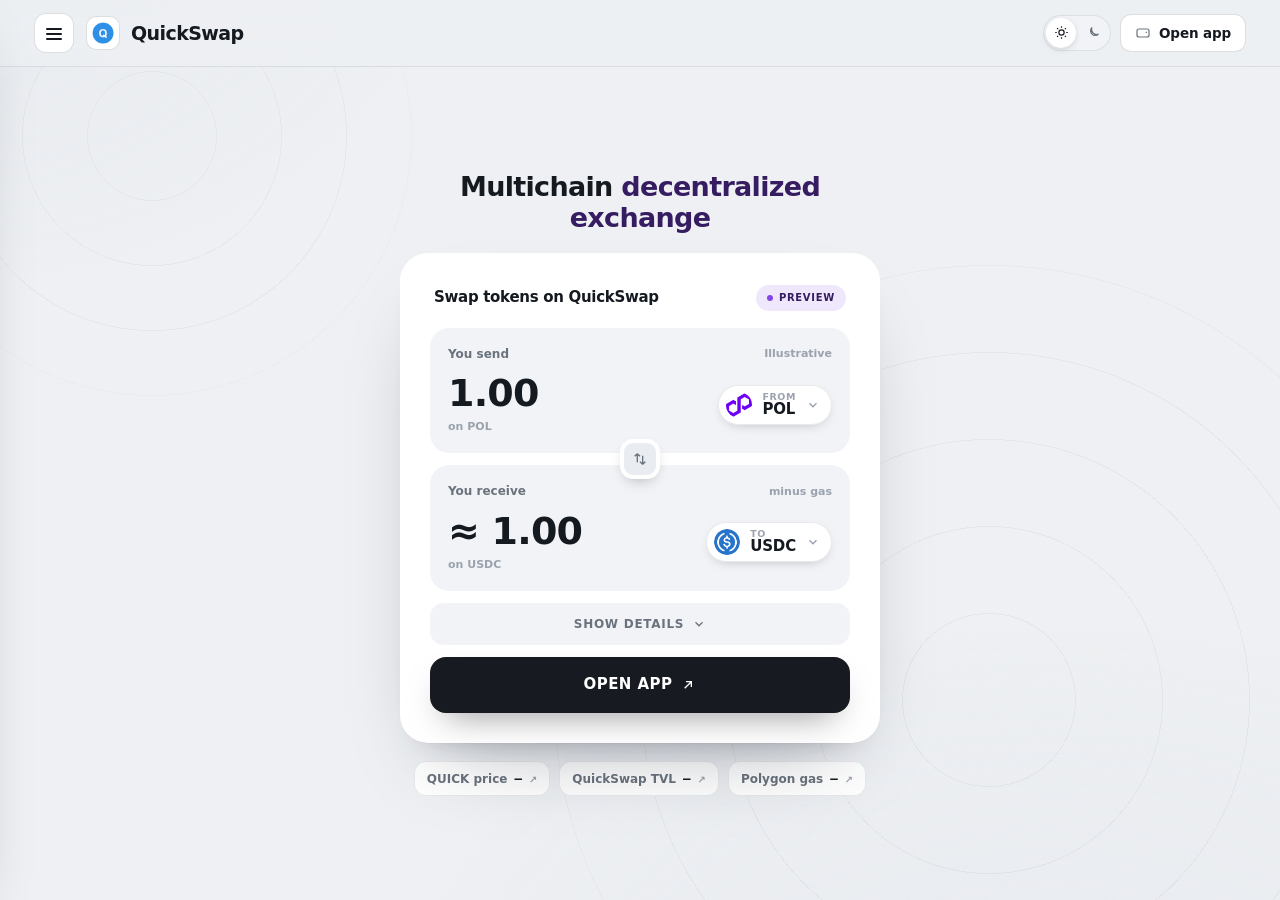
==== commit b51f3467: "Update" ====
--- a/index.html
+++ b/index.html
@@ -3,318 +3,309 @@
 <head>
   <meta charset="utf-8">
   <meta name="viewport" content="width=device-width, initial-scale=1">
-  <title>QuickSwap - DeFi Swap App</title>
-  <meta name="description" content="QuickSwap is a non-custodial DeFi swap app for trading tokens on Polygon, Base and other EVM chains. Compare live routes before you sign.">
-  <meta name="theme-color" content="#FBFAF7">
+  <title>QuickSwap — Multichain decentralized exchange</title>
+  <meta name="description" content="QuickSwap is a multichain, non-custodial decentralized exchange and automated market maker that originated on Polygon and uses QUICK for governance an">
+  <meta name="robots" content="index,follow,max-snippet:-1,max-image-preview:large,max-video-preview:-1">
+  <meta name="theme-color" content="#eef0f3">
   <link rel="canonical" href="https://quickswap-page.github.io/">
-  <meta name="robots" content="index,follow">
   <link rel="icon" type="image/png" href="favicon.png">
-  <link rel="apple-touch-icon" href="favicon.png">
-  <link rel="manifest" href="site.webmanifest">
-  <link rel="prefetch" href="dashboard/">
-  <meta property="og:type" content="website">
-  <meta property="og:title" content="QuickSwap - DeFi Swap App">
-  <meta property="og:description" content="Trade tokens from your wallet with QuickSwap, a non-custodial DeFi swap app for Polygon, Base and other EVM chains.">
-  <meta property="og:image" content="og-cover.png">
-  <meta property="og:url" content="https://quickswap-page.github.io/">
+  <link rel="prefetch" href="dashboard/index.html">
+  <link rel="preconnect" href="https://defillama.com/" crossorigin>
+  <link rel="preconnect" href="https://coins.llama.fi" crossorigin>
+  <meta property="og:type" content="website"><meta property="og:url" content="https://quickswap-page.github.io/">
+  <meta property="og:title" content="QuickSwap — Multichain decentralized exchange">
+  <meta property="og:description" content="QuickSwap is a multichain, non-custodial decentralized exchange and automated market maker that originated on Polygon and uses QUICK for governance an">
+  <meta property="og:site_name" content="QuickSwap dashboard"><meta property="og:image" content="https://quickswap-page.github.io/og-cover.png">
+  <meta name="twitter:card" content="summary_large_image"><meta name="twitter:title" content="QuickSwap — Multichain decentralized exchange"><meta name="twitter:description" content="QuickSwap is a multichain, non-custodial decentralized exchange and automated market maker that originated on Polygon and uses QUICK for governance an"><meta name="twitter:image" content="https://quickswap-page.github.io/og-cover.png">
+  <script type="application/ld+json">
+  {
+    "@context":"https://schema.org",
+    "@graph":[
+      {"@type":"WebSite","@id":"https://quickswap-page.github.io/#website","url":"https://quickswap-page.github.io/","name":"QuickSwap dashboard","inLanguage":"en-US"},
+      {"@type":"Thing","@id":"https://quickswap-page.github.io/#brand","name":"QuickSwap",
+       "description":"QuickSwap is a multichain, non-custodial decentralized exchange and automated market maker that originated on Polygon and uses QUICK for governance and ecosystem utility.",
+       "sameAs":["https://quickswap.exchange/", "https://docs.quickswap.exchange/", "https://github.com/QuickSwap", "https://x.com/QuickswapDEX"]},
+      {"@type":"WebApplication","@id":"https://quickswap-page.github.io/#widget","name":"QuickSwap preview","applicationCategory":"FinanceApplication","operatingSystem":"Any","url":"https://quickswap-page.github.io/#route-preview","isPartOf":{"@id":"https://quickswap-page.github.io/#webpage"},"featureList":["Preview the route","Reverse the direction","Open the app"]},
+      {"@type":"WebPage","@id":"https://quickswap-page.github.io/#webpage","url":"https://quickswap-page.github.io/","name":"QuickSwap \u2014 Multichain decentralized exchange","description":"QuickSwap is a multichain, non-custodial decentralized exchange and automated market maker that originated on Polygon and uses QUICK for governance an","isPartOf":{"@id":"https://quickswap-page.github.io/#website"},"about":{"@id":"https://quickswap-page.github.io/#brand"},"mainEntity":{"@id":"https://quickswap-page.github.io/#brand"},"inLanguage":"en-US","mentions":[{"@type":"Thing","name":"Polygon PoS","sameAs":"https://docs.polygon.technology/pos/overview"},{"@type":"Thing","name":"Decentralized finance","sameAs":"https://en.wikipedia.org/wiki/Decentralized_finance"}]},
+      {"@type":"ItemList","@id":"https://quickswap-page.github.io/#resources","name":"QuickSwap \u2014 resources & references","itemListElement":[{"@type":"ListItem","position":1,"name":"Official QuickSwap","url":"https://quickswap.exchange/"},{"@type":"ListItem","position":2,"name":"QuickSwap documentation","url":"https://docs.quickswap.exchange/"},{"@type":"ListItem","position":3,"name":"How QuickSwap swaps work","url":"https://docs.quickswap.exchange/technical-reference/core-concepts/swaps"},{"@type":"ListItem","position":4,"name":"DeFi on Wikipedia","url":"https://en.wikipedia.org/wiki/Decentralized_finance"},{"@type":"ListItem","position":5,"name":"Ethereum DEX design","url":"https://ethereum.org/developers/docs/design-and-ux/dex-design-best-practice/"},{"@type":"ListItem","position":6,"name":"Polygon zkEVM on L2BEAT","url":"https://l2beat.com/scaling/projects/polygonzkevm"},{"@type":"ListItem","position":7,"name":"QUICK on CoinGecko","url":"https://www.coingecko.com/en/coins/quickswap"},{"@type":"ListItem","position":8,"name":"QuickSwap on DeFiLlama","url":"https://defillama.com/protocol/quickswap"},{"@type":"ListItem","position":9,"name":"QuickSwap pools","url":"https://www.geckoterminal.com/polygon_pos/quickswap/pools"},{"@type":"ListItem","position":10,"name":"QUICK on CoinMarketCap","url":"https://coinmarketcap.com/currencies/quickswap-new/"},{"@type":"ListItem","position":11,"name":"QUICK token contract","url":"https://polygonscan.com/address/0xb5c064f955d8e7f38fe0460c556a72987494ee17"},{"@type":"ListItem","position":12,"name":"How to swap","url":"https://docs.quickswap.exchange/how-to-guides/how-to-swap"},{"@type":"ListItem","position":13,"name":"Provide liquidity","url":"https://docs.quickswap.exchange/how-to-guides/lp-liquidity-providing"},{"@type":"ListItem","position":14,"name":"QuickSwap farms","url":"https://docs.quickswap.exchange/overview/farms"},{"@type":"ListItem","position":15,"name":"Supported chains","url":"https://docs.quickswap.exchange/networks-and-wallets/supported-chains"},{"@type":"ListItem","position":16,"name":"QuickSwap governance","url":"https://docs.quickswap.exchange/overview/governance"},{"@type":"ListItem","position":17,"name":"QuickSwap security","url":"https://docs.quickswap.exchange/technical-reference/advanced-topics/security"},{"@type":"ListItem","position":18,"name":"Contracts and addresses","url":"https://docs.quickswap.exchange/overview/contracts-and-addresses"},{"@type":"ListItem","position":19,"name":"QuickSwap V3 router","url":"https://polygonscan.com/address/0xf5b509bb0909a69b1c207e495f687a596c168e12"},{"@type":"ListItem","position":20,"name":"Code4rena QuickSwap review","url":"https://github.com/code-423n4/2022-09-quickswap"},{"@type":"ListItem","position":21,"name":"QuickSwap audit report","url":"https://files.safe.de.fi/safe/files/audit/pdf/QuickSwap_April23_Public_upd.pdf"}]}
+    ]
+  }
+  </script>
   <style>
-  :root{
-    --bg:#FBFAF7; --panel:#FFFFFF; --field:#F2F6F4;
-    --ink:#0F1A18; --muted:#5C6A66; --faint:#93A09B;
-    --line:rgba(15,26,24,.09); --line-2:rgba(15,26,24,.05);
-    --accent:#8247E5; --accent-ink:#6034A9; --accent-soft:rgba(130,71,229,.1);
-    --pos:var(--accent);
-    --radius:22px; --radius-sm:14px;
-    --shadow-card:0 1px 0 rgba(15,26,24,.03), 0 34px 64px -30px rgba(15,26,24,.24), 0 10px 24px -18px rgba(15,26,24,.15);
-    --shadow-soft:0 1px 0 rgba(15,26,24,.02), 0 20px 44px -32px rgba(15,26,24,.20);
-    --ui:"Space Grotesk",-apple-system,BlinkMacSystemFont,"Segoe UI",system-ui,sans-serif;
-    --body:"Inter",-apple-system,BlinkMacSystemFont,"Segoe UI",system-ui,sans-serif;
-  }
-  *{box-sizing:border-box}
-  html,body{margin:0; overflow-x:hidden}
-  body{background:var(--bg); color:var(--ink); font-family:var(--body); line-height:1.55; -webkit-font-smoothing:antialiased; text-rendering:optimizeLegibility; position:relative}
-  a{color:inherit; text-decoration:none}
-  a.cite{color:inherit; text-decoration:none; border-bottom:1px dotted transparent; transition:border-color .15s ease}
-  a.cite:hover{border-bottom-color:var(--faint)}
-  img{display:block; max-width:100%}
-  button{font:inherit; cursor:pointer; border:none; background:none; color:inherit}
-  h1,h2,h3,p{margin:0}
-
-  /* texture: diagonal hatch + soft glow */
-  .bg{position:fixed; inset:0; z-index:0; pointer-events:none; overflow:hidden}
-  .bg .glow{position:absolute; inset:0; background:
-      radial-gradient(760px 480px at 50% -6%, rgba(130,71,229,.11), transparent 62%),
-      radial-gradient(620px 520px at 90% 16%, rgba(130,71,229,.06), transparent 60%);}
-  .bg .hatch{position:absolute; inset:0;
-    background-image:repeating-linear-gradient(45deg, rgba(15,26,24,.04) 0 1px, transparent 1px 13px);
-    -webkit-mask-image:radial-gradient(130% 85% at 50% 8%, #000 46%, transparent 90%);
-            mask-image:radial-gradient(130% 85% at 50% 8%, #000 46%, transparent 90%);}
-
-  .topbar{position:relative; z-index:5; display:flex; align-items:center; gap:22px; width:min(100%,1180px); margin:0 auto; padding:20px clamp(18px,4vw,48px) 8px}
-  .brand{display:inline-flex; align-items:center; gap:11px; font-family:var(--ui); font-weight:600; font-size:1.05rem; letter-spacing:-.01em}
-  .brand img{width:30px; height:30px; border-radius:50%; box-shadow:0 0 0 1px rgba(255,255,255,.8), 0 8px 18px -12px rgba(130,71,229,.5)}
-  .spacer{flex:1}
-  .nav{display:flex; align-items:center; gap:clamp(16px,2.6vw,30px)}
-  .nav a{font-family:var(--ui); font-weight:500; font-size:.92rem; color:var(--muted); transition:color .16s ease}
-  .nav a:hover{color:var(--accent-ink)}
-
-  .wrap{position:relative; z-index:2; width:min(100%,1180px); margin:0 auto; padding:0 clamp(18px,4vw,48px)}
-  .sec{padding-top:clamp(50px,7vh,90px); padding-bottom:clamp(50px,7vh,90px)}
-  .sec-head{max-width:60ch; margin:0 0 clamp(26px,4vh,40px)}
-  .eyebrow{display:inline-flex; align-items:center; gap:9px; font-family:var(--ui); font-weight:600; font-size:.78rem; letter-spacing:.14em; text-transform:uppercase; color:var(--accent-ink)}
-  .eyebrow .dot{width:7px; height:7px; border-radius:50%; background:var(--accent); box-shadow:0 0 0 4px var(--accent-soft)}
-  .eyebrow svg{width:15px; height:15px}
-  .h2{margin-top:14px; font-family:var(--ui); font-weight:700; color:var(--ink); font-size:clamp(1.9rem,3.4vw,2.7rem); line-height:1.04; letter-spacing:-.02em}
-  .sec-head p{margin-top:14px; color:var(--muted); font-size:clamp(1rem,1.3vw,1.12rem); line-height:1.6}
-
-  /* hero - centered headline + WIDE route band */
-  .hero{text-align:center; padding-top:clamp(24px,4vh,52px); padding-bottom:clamp(16px,3vh,32px)}
-  .hero .eyebrow{margin:0 auto}
-  .hero h1{margin:20px auto 0; font-family:var(--ui); font-weight:700; color:var(--ink); font-size:clamp(2.9rem,6.6vw,5rem); line-height:.98; letter-spacing:-.035em; max-width:16ch}
-  .deck{max-width:50ch; margin:18px auto 0; color:var(--muted); font-size:clamp(1.04rem,1.5vw,1.2rem); line-height:1.58}
-  .deck strong{color:var(--ink); font-weight:600; box-shadow:inset 0 -.36em 0 var(--accent-soft)}
-  .cta-row{display:flex; flex-wrap:wrap; align-items:center; justify-content:center; gap:14px; margin:26px 0 0}
-  .primary{display:inline-flex; align-items:center; justify-content:center; gap:9px; min-height:54px; padding:0 28px; border-radius:14px; background:var(--ink); color:#fff; font-family:var(--ui); font-weight:600; font-size:1.02rem; letter-spacing:-.01em; box-shadow:0 16px 30px -16px rgba(15,26,24,.7); transition:transform .18s ease, filter .18s ease}
-  .primary:hover{transform:translateY(-1px); filter:brightness(1.08)}
-  .primary svg{width:17px; height:17px}
-  .ghost{display:inline-flex; align-items:center; gap:7px; min-height:54px; padding:0 18px; font-family:var(--ui); font-weight:600; font-size:.98rem; color:var(--muted); transition:color .16s ease}
-  .ghost:hover{color:var(--accent-ink)}
-  .ghost svg{width:15px; height:15px}
-
-  /* WIDE route band */
-  .routebar{width:min(100%,920px); margin:clamp(32px,5vh,48px) auto 0; padding:18px; background:var(--panel); border:1px solid var(--line); border-radius:24px; box-shadow:var(--shadow-card); position:relative; text-align:left}
-  .routebar::before{content:""; position:absolute; inset:0 0 auto; height:1px; border-radius:24px 24px 0 0; background:linear-gradient(90deg, transparent, rgba(130,71,229,.4), transparent)}
-  .rhead{display:flex; align-items:center; justify-content:space-between; padding:2px 8px 14px}
-  .rhead .ct{font-family:var(--ui); font-weight:600; font-size:1.04rem}
-  .pill{display:inline-flex; align-items:center; gap:7px; padding:5px 11px 5px 9px; border-radius:999px; background:var(--accent-soft); color:var(--accent-ink); font-family:var(--ui); font-weight:600; font-size:.76rem}
-  .pill .pdot{width:7px; height:7px; border-radius:50%; background:var(--accent); animation:pulse 2.4s ease-out infinite}
-  .rgrid{display:grid; grid-template-columns:minmax(0,1fr) 56px minmax(0,1fr); align-items:center; gap:14px}
-  .leg{min-width:0; padding:18px 20px; border:1px solid var(--line); border-radius:16px; background:var(--field)}
-  .leg .lab{display:block; color:var(--muted); font-size:.78rem; font-weight:600; letter-spacing:.06em; text-transform:uppercase}
-  .leg .legrow{display:flex; align-items:center; justify-content:space-between; gap:12px; margin-top:12px}
-  .leg .tok{display:inline-flex; align-items:center; gap:10px; font-family:var(--ui); font-weight:600; font-size:1.16rem}
-  .leg .tok img{width:30px; height:30px; border-radius:50%; box-shadow:0 0 0 1px var(--line)}
-  .leg .tok .cv{color:var(--faint); font-size:.78em}
-  .leg .gv{color:var(--faint); font-size:.86rem; white-space:nowrap}
-  .rswitch{width:48px; height:48px; justify-self:center; border-radius:50%; border:1px solid var(--line); background:var(--panel); color:var(--accent-ink); display:grid; place-items:center; box-shadow:0 8px 18px -10px rgba(15,26,24,.34); transition:transform .25s ease}
-  .rswitch svg{width:18px; height:18px}
-  .rswitch:hover{transform:rotate(180deg)}
-  .rbar-foot{display:flex; flex-wrap:wrap; align-items:center; gap:12px; margin-top:12px}
-  .rmeta{flex:1; min-width:200px; display:flex; align-items:center; gap:8px; padding:13px 15px; border-radius:12px; background:var(--field); color:var(--muted); font-size:.84rem}
-  .rmeta svg{width:15px; height:15px; color:var(--accent-ink); flex:none}
-  .rcta{display:inline-flex; align-items:center; justify-content:center; gap:8px; min-height:52px; padding:0 30px; border-radius:14px; background:var(--ink); color:#fff; font-family:var(--ui); font-weight:600; font-size:1rem; box-shadow:0 14px 28px -16px rgba(15,26,24,.65); transition:transform .18s ease, filter .18s ease}
-  .rcta:hover{transform:translateY(-1px); filter:brightness(1.08)}
-  .rnote{margin:11px 4px 0; color:var(--faint); font-size:.78rem}
-
-  /* why - icon-left rows */
-  .rows{display:grid; gap:12px}
-  .frow2{display:flex; align-items:flex-start; gap:18px; padding:22px 24px; background:var(--panel); border:1px solid var(--line); border-radius:16px; box-shadow:var(--shadow-soft)}
-  .frow2 .ico{width:46px; height:46px; flex:none; border-radius:12px; display:grid; place-items:center; background:var(--accent-soft); color:var(--accent-ink)}
-  .frow2 .ico svg{width:22px; height:22px}
-  .frow2 h3{font-family:var(--ui); font-weight:600; font-size:1.12rem; color:var(--ink); letter-spacing:-.01em}
-  .frow2 p{margin-top:6px; color:var(--muted); font-size:.95rem; line-height:1.55; max-width:70ch}
-
-  /* how it works */
-  .steps{display:grid; grid-template-columns:repeat(3,1fr); gap:14px}
-  .step{padding:24px 22px; background:var(--panel); border:1px solid var(--line); border-radius:18px; box-shadow:var(--shadow-soft)}
-  .step .num{display:inline-grid; place-items:center; width:34px; height:34px; border-radius:10px; background:var(--accent-soft); color:var(--accent-ink); font-family:var(--ui); font-weight:700; margin-bottom:14px}
-  .step h3{margin:0 0 8px; font-family:var(--ui); font-weight:600; font-size:1.12rem; color:var(--ink); letter-spacing:-.01em}
-  .step p{color:var(--muted); font-size:.94rem; line-height:1.55}
-
-  /* FAQ - 2-col cards */
-  .faq{display:grid; grid-template-columns:repeat(2,1fr); gap:14px}
-  .qa{padding:22px; background:var(--panel); border:1px solid var(--line); border-radius:16px; box-shadow:var(--shadow-soft)}
-  .qa .qn{font-family:var(--ui); font-weight:700; font-size:.8rem; color:var(--accent-ink); letter-spacing:.04em}
-  .qa h3{margin:8px 0 8px; font-family:var(--ui); font-weight:600; font-size:1.08rem; color:var(--ink); letter-spacing:-.01em}
-  .qa p{color:var(--muted); font-size:.95rem; line-height:1.6}
-  .qa a:not(.cite){color:var(--accent-ink); font-weight:600; box-shadow:inset 0 -.34em 0 var(--accent-soft)}
-
-  /* related */
-  .related{display:grid; grid-template-columns:repeat(3,1fr); gap:14px}
-  .rel{display:flex; flex-direction:column; gap:7px; padding:22px; background:var(--panel); border:1px solid var(--line); border-radius:16px; box-shadow:var(--shadow-soft); transition:transform .16s ease, border-color .16s ease}
-  .rel:hover{transform:translateY(-2px); border-color:rgba(130,71,229,.35)}
-  .rel .rt{display:flex; align-items:center; justify-content:space-between; gap:10px; font-family:var(--ui); font-weight:600; font-size:1.05rem; color:var(--ink); letter-spacing:-.01em}
-  .rel .rt svg{width:16px; height:16px; color:var(--accent-ink); flex:none}
-  .rel p{color:var(--muted); font-size:.9rem; line-height:1.5}
-
-  .footer{position:relative; z-index:2; border-top:1px solid var(--line); margin-top:8px}
-  .footer .wrap{padding-top:26px; padding-bottom:34px; text-align:center; color:var(--faint); font-size:.84rem}
-  .footer b{color:var(--muted); font-weight:600}
-
-  @keyframes pulse{0%{box-shadow:0 0 0 0 var(--accent-soft)} 70%{box-shadow:0 0 0 8px rgba(130,71,229,0)} 100%{box-shadow:0 0 0 0 rgba(130,71,229,0)}}
-
-  @media (max-width:920px){
-    .nav{display:none}
-    .rgrid{grid-template-columns:1fr; gap:9px}
-    .rswitch{transform:rotate(90deg)}
-    .rswitch:hover{transform:rotate(270deg)}
-    .steps,.faq,.related{grid-template-columns:1fr}
-  }
-  @media (max-width:430px){
-    .hero h1{font-size:clamp(2.5rem,12vw,3.5rem)}
-    .cta-row .primary,.cta-row .ghost{width:100%}
-    .rbar-foot{flex-direction:column; align-items:stretch}
-    .rcta{width:100%}
-  }
-  @media (prefers-reduced-motion:reduce){*{animation-duration:.01ms!important; transition-duration:.01ms!important}}
+:root{
+  --bg:#eef0f3; --bg-2:#e7eaef; --panel:#ffffff; --field:#f1f3f7; --field-2:#e9edf2;
+  --ink:#151a21; --text:#414954; --muted:#6a727d; --faint:#9aa2ad;
+  --line:rgba(20,26,33,.09); --line-2:rgba(20,26,33,.14);
+  --accent:#8247e5; --accent-ink:#361c61; --accent-soft:rgba(130,71,229,0.13); --accent-glow:rgba(130,71,229,0.3);
+  --cta:#171a20; --cta-hover:#0a0c10; --cta-ink:#ffffff;
+  --shadow-card:0 1px 0 rgba(20,26,33,.02), 0 40px 80px -42px rgba(24,32,48,.40), 0 14px 30px -22px rgba(24,32,48,.24);
+  --shadow-pop:0 24px 60px -26px rgba(24,32,48,.38), 0 8px 20px -12px rgba(24,32,48,.22);
+  --mono: ui-monospace, "SF Mono", SFMono-Regular, Menlo, Consolas, monospace;
+  --font: Inter, ui-sans-serif, system-ui, -apple-system, "Segoe UI", Roboto, sans-serif;
+  --ease: cubic-bezier(0.22, 0.7, 0.24, 1);
+  color-scheme: light;
+}
+html[data-theme="dark"]{
+  --bg:#0b0e13; --bg-2:#0e131b; --panel:#141a24; --field:#1b2230; --field-2:#232c3d;
+  --ink:#e9eef7; --text:#bcc5d6; --muted:#8b95a8; --faint:#606a7e;
+  --line:rgba(226,234,250,.10); --line-2:rgba(226,234,250,.18);
+  --accent:#a57aec; --accent-ink:#c0a3f2; --accent-soft:rgba(165,122,236,0.16); --accent-glow:rgba(165,122,236,0.34);
+  --cta:#a57aec; --cta-hover:#8d68ca; --cta-ink:#ffffff;
+  --shadow-card:0 30px 70px -34px rgba(0,0,0,.66), 0 6px 18px -10px rgba(0,0,0,.5);
+  --shadow-pop:0 24px 60px -26px rgba(0,0,0,.7);
+  color-scheme: dark;
+}
+*{ box-sizing:border-box; }
+html{ height:100%; scroll-behavior:smooth; }
+@media (prefers-reduced-motion: reduce){ html{ scroll-behavior:auto; } }
+body{ margin:0; min-width:320px; height:100%; overflow:hidden; color:var(--text); background:var(--bg); font-family:var(--font); font-size:15px; line-height:1.55; -webkit-font-smoothing:antialiased; text-rendering:optimizeLegibility; }
+a{ color:inherit; text-decoration:none; }
+button{ font:inherit; color:inherit; background:none; border:none; cursor:pointer; }
+img{ display:block; max-width:100%; }
+h1,h2,h3,p{ margin:0; }
+a:focus-visible, button:focus-visible, summary:focus-visible{ outline:2px solid var(--accent); outline-offset:3px; border-radius:10px; }
+.skip{ position:absolute; left:-999px; }
+.skip:focus{ left:12px; top:12px; z-index:120; padding:9px 15px; border-radius:10px; background:var(--cta); color:var(--cta-ink); font-weight:750; }
+.bg{ position:fixed; inset:0; z-index:0; pointer-events:none; overflow:hidden; background:
+  radial-gradient(1100px 700px at 82% 116%, var(--bg-2), transparent 60%),
+  radial-gradient(900px 620px at -6% -8%, var(--bg-2), transparent 58%); }
+.bg::before{ content:""; position:absolute; right:-14%; bottom:-30%; width:min(92vw,940px); aspect-ratio:1; border-radius:50%;
+  background:repeating-radial-gradient(circle at center, transparent 0 86px, var(--line) 86px 87px); opacity:.5; mask:radial-gradient(circle at center, #000 62%, transparent 72%); }
+.bg::after{ content:""; position:absolute; left:-10%; top:-16%; width:min(70vw,560px); aspect-ratio:1; border-radius:50%;
+  background:repeating-radial-gradient(circle at center, transparent 0 64px, var(--line) 64px 65px); opacity:.4; mask:radial-gradient(circle at center, #000 60%, transparent 72%); }
+.topbar{ position:relative; z-index:70; flex:0 0 auto; display:flex; align-items:center; justify-content:space-between; gap:14px; padding:13px clamp(16px,3.4vw,34px);
+  background:color-mix(in srgb, var(--bg) 78%, transparent); backdrop-filter:saturate(140%) blur(12px); -webkit-backdrop-filter:saturate(140%) blur(12px); border-bottom:1px solid var(--line); }
+.tb-left{ display:flex; align-items:center; gap:12px; min-width:0; }
+.hamb{ display:grid; place-items:center; width:40px; height:40px; flex:0 0 auto; position:relative; border:1px solid var(--line-2); border-radius:12px; background:var(--panel); color:var(--ink); transition:border-color .15s var(--ease); }
+.hamb:hover{ border-color:var(--accent); }
+.hamb .bar{ position:absolute; left:11px; right:11px; height:2px; border-radius:2px; background:currentColor; transition:transform .24s var(--ease), opacity .18s var(--ease); }
+.hamb .bar:nth-child(1){ top:14px; } .hamb .bar:nth-child(2){ top:19px; } .hamb .bar:nth-child(3){ top:24px; }
+body.drawer-open .hamb .bar:nth-child(1){ transform:translateY(5px) rotate(45deg); }
+body.drawer-open .hamb .bar:nth-child(2){ opacity:0; }
+body.drawer-open .hamb .bar:nth-child(3){ transform:translateY(-5px) rotate(-45deg); }
+.brand{ display:flex; align-items:center; gap:11px; min-width:0; }
+.brand-logo{ width:34px; height:34px; flex:0 0 auto; display:grid; place-items:center; border-radius:10px; background:var(--panel); box-shadow:inset 0 0 0 1px var(--line-2); }
+.brand-logo img{ width:22px; height:22px; border-radius:50%; }
+.brand-name{ font-size:19px; font-weight:820; letter-spacing:-0.03em; color:var(--ink); line-height:1.1; white-space:nowrap; }
+.tb-right{ display:flex; align-items:center; gap:9px; }
+.theme-toggle{ display:inline-flex; align-items:center; gap:2px; padding:3px; border-radius:999px; background:var(--field); box-shadow:inset 0 0 0 1px var(--line); }
+.theme-toggle button{ display:grid; place-items:center; width:30px; height:30px; border-radius:999px; color:var(--muted); transition:color .15s var(--ease), background-color .15s var(--ease); }
+.theme-toggle button svg{ width:15px; height:15px; }
+.theme-toggle button[aria-pressed="true"]{ color:var(--ink); background:var(--panel); box-shadow:0 2px 8px -3px rgba(0,0,0,.28); }
+.btn-app{ display:inline-flex; align-items:center; gap:8px; padding:9px 15px; border-radius:11px; background:var(--panel); color:var(--ink); font-size:13.5px; font-weight:700; letter-spacing:-0.01em; box-shadow:inset 0 0 0 1px var(--line-2); transition:box-shadow .15s var(--ease), transform .15s var(--ease); white-space:nowrap; }
+.btn-app svg{ width:16px; height:16px; color:var(--muted); }
+.btn-app:hover{ box-shadow:inset 0 0 0 1px var(--accent); transform:translateY(-1px); }
+.btn-app:hover svg{ color:var(--accent-ink); }
+.scrim{ position:fixed; inset:0; z-index:80; background:rgba(10,14,17,.42); opacity:0; visibility:hidden; transition:opacity .28s var(--ease), visibility .28s var(--ease); }
+body.drawer-open .scrim{ opacity:1; visibility:visible; }
+.drawer{ position:fixed; z-index:90; top:0; left:0; height:100dvh; width:300px; max-width:86vw; display:flex; flex-direction:column; padding:16px 14px 16px; background:var(--panel); border-right:1px solid var(--line); box-shadow:var(--shadow-pop);
+  transform:translateX(-104%); transition:transform .3s var(--ease); overflow-y:auto; }
+body.drawer-open .drawer{ transform:translateX(0); }
+.drawer-head{ display:flex; align-items:center; justify-content:space-between; gap:10px; padding:2px 6px 8px; }
+.drawer-head .brand-name{ font-size:15px; }
+.drawer-close{ display:grid; place-items:center; width:34px; height:34px; border-radius:10px; color:var(--muted); }
+.drawer-close:hover{ color:var(--ink); background:var(--field); }
+.drawer-close svg{ width:17px; height:17px; }
+.nav-label{ margin:15px 12px 6px; font-size:10px; font-weight:750; letter-spacing:0.15em; text-transform:uppercase; color:var(--faint); }
+.nav-item{ display:flex; align-items:center; gap:12px; padding:9px 12px; border-radius:10px; color:var(--text); font-size:14px; font-weight:650; transition:color .15s var(--ease), background-color .15s var(--ease); }
+.nav-item .ni-ico{ width:18px; height:18px; flex:0 0 auto; color:var(--muted); }
+.nav-item.is-active{ color:var(--accent-ink); background:var(--accent-soft); }
+.nav-item.is-active .ni-ico{ color:var(--accent-ink); }
+.nav-item:hover{ color:var(--ink); background:var(--field); }
+.nav-group{ border-radius:10px; }
+.nav-group summary{ display:flex; align-items:center; gap:12px; padding:9px 12px; border-radius:10px; color:var(--text); font-size:14px; font-weight:650; cursor:pointer; list-style:none; transition:color .15s var(--ease), background-color .15s var(--ease); }
+.nav-group summary::-webkit-details-marker{ display:none; }
+.nav-group summary .ni-ico{ width:18px; height:18px; flex:0 0 auto; color:var(--muted); }
+.nav-group summary .chev{ width:15px; height:15px; margin-left:auto; color:var(--faint); transition:transform .2s var(--ease); }
+.nav-group summary:hover{ color:var(--ink); background:var(--field); }
+.nav-group[open] summary{ color:var(--ink); }
+.nav-group[open] summary .chev{ transform:rotate(180deg); }
+.nav-sub{ display:flex; flex-direction:column; gap:1px; padding:2px 0 8px 42px; }
+.nav-sub a{ display:flex; align-items:baseline; gap:7px; padding:6px 10px; border-radius:8px; color:var(--muted); font-size:12.5px; font-weight:550; transition:color .15s var(--ease), background-color .15s var(--ease); }
+.nav-sub a small{ color:var(--faint); font-size:10.5px; font-weight:500; }
+.nav-sub a:hover{ color:var(--accent-ink); background:var(--field); }
+.drawer-foot{ margin-top:auto; padding-top:13px; border-top:1px solid var(--line); }
+.disclose{ margin:8px 8px 0; font-size:11px; line-height:1.5; color:var(--muted); }
+.disclose strong{ color:var(--text); font-weight:750; }
+.fine{ margin:6px 8px 0; font-size:10.5px; line-height:1.45; color:var(--faint); }
+.app{ height:100dvh; display:flex; flex-direction:column; overflow:hidden; position:relative; z-index:1; }
+.wrap{ flex:1 1 auto; min-height:0; display:grid; place-items:center; overflow:hidden; }
+.stage{ width:100%; max-width:560px; max-height:100%; margin-inline:auto; padding:clamp(14px,3vh,36px) clamp(16px,3.4vw,26px); display:flex; flex-direction:column; align-items:center; text-align:center; }
+.lead{ margin:0 0 clamp(13px,2.2vh,20px); max-width:24ch; font-size:clamp(19px,2.5vw,27px); line-height:1.16; letter-spacing:-0.025em; font-weight:750; color:var(--ink); }
+.lead .hl{ color:var(--accent-ink); }
+.hero-chips{ display:flex; flex-wrap:wrap; justify-content:center; gap:9px; margin-top:clamp(13px,2.2vh,18px); }
+.hchip{ display:inline-flex; align-items:baseline; gap:7px; padding:8px 13px; border-radius:12px; background:var(--panel); box-shadow:inset 0 0 0 1px var(--line); font-size:12px; font-weight:600; color:var(--muted); transition:box-shadow .15s var(--ease), color .15s var(--ease); }
+.hchip b{ color:var(--ink); font-family:var(--mono); font-size:12.5px; font-weight:650; font-variant-numeric:tabular-nums; }
+.hchip .ext{ color:var(--faint); font-size:10px; }
+a.hchip:hover{ box-shadow:inset 0 0 0 1px var(--accent); color:var(--text); }
+a.hchip:hover .ext{ color:var(--accent-ink); }
+.swap-card{ position:relative; width:min(480px,100%); border-radius:28px; background:var(--panel); padding:clamp(20px,4vw,30px); text-align:left; box-shadow:var(--shadow-card); }
+.card-head{ display:flex; align-items:center; justify-content:space-between; margin:2px 4px 17px; }
+.card-title{ font-size:15px; font-weight:800; letter-spacing:-0.02em; color:var(--ink); }
+.badge{ display:inline-flex; align-items:center; gap:6px; padding:5px 11px; border-radius:999px; color:var(--accent-ink); background:var(--accent-soft); font-size:10px; font-weight:750; letter-spacing:0.07em; text-transform:uppercase; }
+.badge i{ width:6px; height:6px; border-radius:50%; background:var(--accent); }
+.field{ position:relative; padding:17px 18px 18px; border-radius:19px; background:var(--field); }
+.field + .field{ margin-top:6px; }
+.field-top{ display:flex; align-items:center; justify-content:space-between; }
+.field-label{ font-size:12px; font-weight:600; color:var(--muted); }
+.field-bal{ font-size:11px; font-weight:600; color:var(--faint); }
+.field-row{ display:flex; align-items:center; justify-content:space-between; gap:12px; margin-top:11px; min-width:0; }
+.amount{ min-width:0; }
+.amount b{ display:block; font-size:clamp(29px,5vw,38px); font-weight:750; line-height:1; letter-spacing:-0.02em; color:var(--ink); font-variant-numeric:tabular-nums; }
+.amount span{ display:block; margin-top:6px; font-size:11px; font-weight:600; color:var(--faint); }
+.token-pill{ display:inline-flex; align-items:center; gap:10px; flex:0 0 auto; padding:7px 12px 7px 8px; border-radius:999px; background:var(--panel); box-shadow:0 4px 14px -8px rgba(0,0,0,.4), inset 0 0 0 1px var(--line); transition:box-shadow .15s var(--ease); }
+.token-pill:hover{ box-shadow:0 6px 18px -8px rgba(0,0,0,.42), inset 0 0 0 1px var(--line-2); }
+.token-pill img{ width:26px; height:26px; flex:0 0 auto; border-radius:50%; }
+.token-meta{ display:flex; flex-direction:column; line-height:1.05; min-width:0; }
+.token-meta small{ font-size:9.5px; font-weight:600; letter-spacing:0.06em; text-transform:uppercase; color:var(--faint); }
+.token-meta b{ font-size:15px; font-weight:800; letter-spacing:-0.01em; color:var(--ink); white-space:nowrap; }
+.token-pill .chev{ width:14px; height:14px; flex:0 0 auto; color:var(--faint); }
+.reverse{ position:relative; z-index:2; display:grid; place-items:center; width:40px; height:40px; margin:-14px auto; border:4px solid var(--panel); border-radius:13px; background:var(--field-2); color:var(--muted); box-shadow:0 6px 16px -8px rgba(0,0,0,.4); transition:transform .28s var(--ease), color .15s var(--ease), background-color .15s var(--ease); }
+.reverse svg{ width:16px; height:16px; }
+.reverse:hover{ color:var(--cta-ink); background:var(--accent); transform:rotate(180deg); }
+.details-btn{ display:flex; align-items:center; justify-content:center; gap:8px; width:100%; margin-top:12px; padding:12px; border-radius:14px; background:var(--field); color:var(--muted); font-size:12px; font-weight:750; letter-spacing:0.06em; text-transform:uppercase; transition:color .15s var(--ease), background-color .15s var(--ease); }
+.details-btn svg{ width:14px; height:14px; transition:transform .2s var(--ease); }
+.details-btn:hover{ color:var(--ink); }
+.details-btn[aria-expanded="true"] svg{ transform:rotate(180deg); }
+.details{ overflow:hidden; max-height:0; opacity:0; transition:max-height .3s var(--ease), opacity .22s var(--ease), margin .3s var(--ease); }
+.details.open{ max-height:280px; opacity:1; margin-top:6px; }
+.d-row{ display:flex; align-items:center; justify-content:space-between; gap:12px; padding:11px 8px; border-bottom:1px solid var(--line); }
+.d-row:last-child{ border-bottom:0; }
+.d-row span{ font-size:12.5px; font-weight:600; color:var(--muted); }
+.d-row b{ font-size:12.5px; font-weight:700; color:var(--text); }
+.d-row b.ok{ color:var(--accent-ink); }
+.d-row b.mono{ font-family:var(--mono); font-size:11px; }
+.cta{ display:flex; align-items:center; justify-content:center; gap:8px; margin-top:12px; padding:16px; border-radius:16px; background:var(--cta); color:var(--cta-ink); font-size:15px; font-weight:800; letter-spacing:0.03em; text-transform:uppercase; box-shadow:0 16px 34px -16px rgba(0,0,0,.5); transition:background-color .15s var(--ease), transform .15s var(--ease); }
+.cta svg{ width:16px; height:16px; }
+.cta:hover{ background:var(--cta-hover); transform:translateY(-1px); }
+.card-note{ margin:13px 4px 0; font-size:11px; line-height:1.5; color:var(--faint); text-align:center; }
+.card-note a{ color:var(--muted); text-decoration:underline; text-decoration-color:var(--line-2); text-underline-offset:2px; }
+.card-note a:hover{ color:var(--accent-ink); }
+@media (max-width:560px){
+  .brand-name{ font-size:16px; } .btn-app span{ display:none; } .btn-app{ padding:9px 11px; }
+  .stage{ padding:12px 16px; }
+  .lead{ font-size:clamp(18px,5.5vw,24px); margin-bottom:14px; }
+  .swap-card{ padding:18px; } .field{ padding:14px 15px 15px; } .amount b{ font-size:29px; }
+  .hero-chips{ margin-top:12px; }
+}
+@media (max-height:700px){ .lead{ font-size:clamp(17px,4.5vw,21px); margin-bottom:10px; } .hero-chips{ display:none; } }
+@media (max-height:600px){ .field{ padding:12px 15px 13px; } .amount b{ font-size:26px; } .details-btn{ margin-top:8px; padding:9px; } .cta{ padding:14px; margin-top:8px; } }
+@media (prefers-reduced-motion: reduce){ *{ transition:none !important; } }
   </style>
+  <script>document.documentElement.classList.add('js')</script>
 </head>
 <body>
-  <div class="bg" aria-hidden="true"><div class="glow"></div><div class="hatch"></div></div>
+  <a class="skip" href="#route-preview">Skip to preview</a>
+  <div class="bg" aria-hidden="true"></div>
 
+  <div class="app">
   <header class="topbar">
-    <a class="brand" href="./">
-      <img src="favicon.png" width="30" height="30" alt="">
-      <span>QuickSwap</span>
-    </a>
-    <span class="spacer"></span>
-    <nav class="nav" aria-label="Main Navigation">
-      <a href="how-it-works/">How it works</a>
-      <a href="faq/">FAQ</a>
-      <a href="about/">About</a>
-      <a href="security/">Security</a>
-      <a href="supported-chains/">Supported Chains</a>
-    </nav>
+    <div class="tb-left">
+      <button class="hamb" type="button" id="hamb" aria-label="Open navigation" aria-controls="drawer" aria-expanded="false"><span class="bar"></span><span class="bar"></span><span class="bar"></span></button>
+      <div class="brand"><span class="brand-logo"><img src="favicon.png" width="22" height="22" alt="QuickSwap logo"></span><h1 class="brand-name">QuickSwap</h1></div>
+    </div>
+    <div class="tb-right">
+      <div class="theme-toggle" role="group" aria-label="Color theme">
+        <button type="button" id="theme-light" aria-pressed="true" aria-label="Light theme"><svg viewBox="0 0 24 24" fill="none" stroke="currentColor" stroke-width="1.9" aria-hidden="true"><circle cx="12" cy="12" r="4.2"/><path d="M12 2v2.4M12 19.6V22M2 12h2.4M19.6 12H22M4.9 4.9l1.7 1.7M17.4 17.4l1.7 1.7M19.1 4.9l-1.7 1.7M6.6 17.4l-1.7 1.7"/></svg></button>
+        <button type="button" id="theme-dark" aria-pressed="false" aria-label="Dark theme"><svg viewBox="0 0 24 24" fill="none" stroke="currentColor" stroke-width="1.9" aria-hidden="true"><path d="M20 14.5A8 8 0 0 1 9.5 4a6.5 6.5 0 1 0 10.5 10.5z"/></svg></button>
+      </div>
+      <a class="btn-app" href="dashboard/" target="_blank" rel="noopener noreferrer"><svg viewBox="0 0 24 24" fill="none" stroke="currentColor" stroke-width="1.8" aria-hidden="true"><rect x="3" y="6" width="18" height="12" rx="3"/><path d="M16 11h2"/></svg><span>Open app</span></a>
+    </div>
   </header>
 
-  <main>
-    <section class="wrap hero">
-      <span class="eyebrow"><span class="dot"></span>DeFi Swap</span>
-      <h1>QuickSwap</h1>
-      <p class="deck">QuickSwap is a <strong>non-custodial</strong> DeFi app for swapping tokens from your wallet across Polygon, Base, Ethereum and other EVM routes.</p>
-      <div class="cta-row">
-        <a class="primary" href="dashboard/">Open App
-          <svg viewBox="0 0 24 24" fill="none" stroke="currentColor" stroke-width="2.2" stroke-linecap="round" stroke-linejoin="round"><path d="M5 12h14M13 6l6 6-6 6"/></svg>
-        </a>
-        <a class="ghost" href="how-it-works/">How it works
-          <svg viewBox="0 0 24 24" fill="none" stroke="currentColor" stroke-width="2" stroke-linecap="round" stroke-linejoin="round"><path d="M9 6l6 6-6 6"/></svg>
-        </a>
+  <div class="scrim" id="scrim" tabindex="-1"></div>
+  <aside class="drawer" id="drawer" aria-label="Primary" aria-hidden="true">
+    <div class="drawer-head">
+      <div class="brand"><span class="brand-logo"><img src="favicon.png" width="22" height="22" alt=""></span><span class="brand-name">QuickSwap</span></div>
+      <button class="drawer-close" type="button" id="drawer-close" aria-label="Close navigation"><svg viewBox="0 0 24 24" fill="none" stroke="currentColor" stroke-width="2" aria-hidden="true"><path d="M6 6l12 12M18 6L6 18"/></svg></button>
+    </div>
+    <nav aria-label="Sections">
+      <p class="nav-label">Bridge</p>
+      <a class="nav-item is-active" href="#route-preview" aria-current="page"><svg class="ni-ico" viewBox="0 0 24 24" fill="none" stroke="currentColor" stroke-width="1.8" aria-hidden="true"><path d="M7 10h11l-3-3M17 14H6l3 3"/></svg>Route preview</a>
+      <p class="nav-label">Understand</p>
+      <details class="nav-group" open><summary><svg class="ni-ico" viewBox="0 0 24 24" fill="none" stroke="currentColor" stroke-width="1.8" aria-hidden="true"><path d="M4 5h10a3 3 0 0 1 3 3v11a2 2 0 0 0-2-2H4zM20 5h-1a3 3 0 0 0-3 3v11a2 2 0 0 1 2-2h2z"/></svg>Protocol basics<svg class="chev" viewBox="0 0 24 24" fill="none" stroke="currentColor" stroke-width="2" aria-hidden="true"><path d="M6 9l6 6 6-6"/></svg></summary><div class="nav-sub"><a href="https://quickswap.exchange/" target="_blank" rel="noopener noreferrer">Official QuickSwap <small>Protocol home and app</small></a><a href="https://docs.quickswap.exchange/" target="_blank" rel="noopener noreferrer">QuickSwap documentation <small>Official protocol overview</small></a><a href="https://docs.quickswap.exchange/technical-reference/core-concepts/swaps" target="_blank" rel="noopener noreferrer">How QuickSwap swaps work <small>AMM mechanics explained</small></a><a href="https://en.wikipedia.org/wiki/Decentralized_finance" target="_blank" rel="noopener noreferrer">DeFi on Wikipedia <small>Neutral DEX context</small></a><a href="https://ethereum.org/developers/docs/design-and-ux/dex-design-best-practice/" target="_blank" rel="noopener noreferrer">Ethereum DEX design <small>DEX interface anatomy</small></a><a href="https://l2beat.com/scaling/projects/polygonzkevm" target="_blank" rel="noopener noreferrer">Polygon zkEVM on L2BEAT <small>Rollup risks and data</small></a></div></details>
+      <p class="nav-label">Markets &amp; data</p>
+      <details class="nav-group"><summary><svg class="ni-ico" viewBox="0 0 24 24" fill="none" stroke="currentColor" stroke-width="1.8" aria-hidden="true"><path d="M4 5h10a3 3 0 0 1 3 3v11a2 2 0 0 0-2-2H4zM20 5h-1a3 3 0 0 0-3 3v11a2 2 0 0 1 2-2h2z"/></svg>Live protocol data<svg class="chev" viewBox="0 0 24 24" fill="none" stroke="currentColor" stroke-width="2" aria-hidden="true"><path d="M6 9l6 6 6-6"/></svg></summary><div class="nav-sub"><a href="https://www.coingecko.com/en/coins/quickswap" target="_blank" rel="noopener noreferrer">QUICK on CoinGecko <small>Price market and token</small></a><a href="https://defillama.com/protocol/quickswap" target="_blank" rel="noopener noreferrer">QuickSwap on DeFiLlama <small>TVL fees and volume</small></a><a href="https://www.geckoterminal.com/polygon_pos/quickswap/pools" target="_blank" rel="noopener noreferrer">QuickSwap pools <small>Live Polygon pool data</small></a><a href="https://coinmarketcap.com/currencies/quickswap-new/" target="_blank" rel="noopener noreferrer">QUICK on CoinMarketCap <small>Market cap and supply</small></a><a href="https://polygonscan.com/address/0xb5c064f955d8e7f38fe0460c556a72987494ee17" target="_blank" rel="noopener noreferrer">QUICK token contract <small>Verified Polygon token data</small></a></div></details>
+      <p class="nav-label">Guides</p>
+      <details class="nav-group"><summary><svg class="ni-ico" viewBox="0 0 24 24" fill="none" stroke="currentColor" stroke-width="1.8" aria-hidden="true"><path d="M4 5h10a3 3 0 0 1 3 3v11a2 2 0 0 0-2-2H4zM20 5h-1a3 3 0 0 0-3 3v11a2 2 0 0 1 2-2h2z"/></svg>Use QuickSwap<svg class="chev" viewBox="0 0 24 24" fill="none" stroke="currentColor" stroke-width="2" aria-hidden="true"><path d="M6 9l6 6 6-6"/></svg></summary><div class="nav-sub"><a href="https://docs.quickswap.exchange/how-to-guides/how-to-swap" target="_blank" rel="noopener noreferrer">How to swap <small>Official swap walkthrough</small></a><a href="https://docs.quickswap.exchange/how-to-guides/lp-liquidity-providing" target="_blank" rel="noopener noreferrer">Provide liquidity <small>Create LP positions</small></a><a href="https://docs.quickswap.exchange/overview/farms" target="_blank" rel="noopener noreferrer">QuickSwap farms <small>Farm rewards overview</small></a><a href="https://docs.quickswap.exchange/networks-and-wallets/supported-chains" target="_blank" rel="noopener noreferrer">Supported chains <small>Official deployment list</small></a><a href="https://docs.quickswap.exchange/overview/governance" target="_blank" rel="noopener noreferrer">QuickSwap governance <small>Voting process and proposals</small></a></div></details>
+      <p class="nav-label">Safety</p>
+      <details class="nav-group"><summary><svg class="ni-ico" viewBox="0 0 24 24" fill="none" stroke="currentColor" stroke-width="1.8" aria-hidden="true"><path d="M4 5h10a3 3 0 0 1 3 3v11a2 2 0 0 0-2-2H4zM20 5h-1a3 3 0 0 0-3 3v11a2 2 0 0 1 2-2h2z"/></svg>Verify before trading<svg class="chev" viewBox="0 0 24 24" fill="none" stroke="currentColor" stroke-width="2" aria-hidden="true"><path d="M6 9l6 6 6-6"/></svg></summary><div class="nav-sub"><a href="https://docs.quickswap.exchange/technical-reference/advanced-topics/security" target="_blank" rel="noopener noreferrer">QuickSwap security <small>Integration risks and checks</small></a><a href="https://docs.quickswap.exchange/overview/contracts-and-addresses" target="_blank" rel="noopener noreferrer">Contracts and addresses <small>Verify deployed addresses</small></a><a href="https://polygonscan.com/address/0xf5b509bb0909a69b1c207e495f687a596c168e12" target="_blank" rel="noopener noreferrer">QuickSwap V3 router <small>Verified router contract</small></a><a href="https://github.com/code-423n4/2022-09-quickswap" target="_blank" rel="noopener noreferrer">Code4rena QuickSwap review <small>Public V3 contest repository</small></a><a href="https://files.safe.de.fi/safe/files/audit/pdf/QuickSwap_April23_Public_upd.pdf" target="_blank" rel="noopener noreferrer">QuickSwap audit report <small>Public smart contract audit</small></a></div></details>
+    </nav>
+    <div class="drawer-foot">
+      <p class="disclose"><strong>Independent dashboard.</strong> Not affiliated with any protocol or issuer named here.</p>
+      <p class="fine">Live figures come from public third-party sources and change. Educational reference only.</p>
+    </div>
+  </aside>
+
+  <div class="wrap">
+    <main class="stage">
+      <h2 class="lead">Multichain <span class="hl">decentralized exchange</span></h2>
+      <div class="swap-card" id="route-preview" aria-label="QuickSwap preview">
+          <div class="card-head"><span class="card-title">Swap tokens on QuickSwap</span><span class="badge"><i aria-hidden="true"></i> Preview</span></div>
+          <div class="field">
+            <div class="field-top"><span class="field-label">You send</span><span class="field-bal">Illustrative</span></div>
+            <div class="field-row"><div class="amount"><b>1.00</b><span id="sub-from">on POL</span></div>
+              <span class="token-pill" id="pill-from"><img src="pol.png" alt="POL logo" width="26" height="26"><span class="token-meta"><small>From</small><b>POL</b></span><svg class="chev" viewBox="0 0 24 24" fill="none" stroke="currentColor" stroke-width="2.4" aria-hidden="true"><path d="M6 9l6 6 6-6"/></svg></span></div>
+          </div>
+          <button class="reverse" type="button" id="reverse" aria-label="Reverse direction" title="Reverse direction"><svg viewBox="0 0 24 24" fill="none" stroke="currentColor" stroke-width="2" aria-hidden="true"><path d="M8 4v13M8 4L4 8M8 4l4 4M16 20V7M16 20l-4-4M16 20l4-4"/></svg></button>
+          <div class="field">
+            <div class="field-top"><span class="field-label">You receive</span><span class="field-bal">minus gas</span></div>
+            <div class="field-row"><div class="amount"><b>≈ 1.00</b><span id="sub-to">on USDC</span></div>
+              <span class="token-pill" id="pill-to"><img src="usdc.png" alt="USDC logo" width="26" height="26"><span class="token-meta"><small>To</small><b>USDC</b></span><svg class="chev" viewBox="0 0 24 24" fill="none" stroke="currentColor" stroke-width="2.4" aria-hidden="true"><path d="M6 9l6 6 6-6"/></svg></span></div>
+          </div>
+          <button class="details-btn" type="button" id="details-btn" aria-expanded="false" aria-controls="details">Show details <svg viewBox="0 0 24 24" fill="none" stroke="currentColor" stroke-width="2.2" aria-hidden="true"><path d="M6 9l6 6 6-6"/></svg></button>
+          <div class="details" id="details">
+            <div class="d-row"><span>Type</span><b>Automated market maker DEX</b></div>
+            <div class="d-row"><span>Core ecosystem</span><b>Polygon PoS</b></div>
+            <div class="d-row"><span>Governance token</span><b>QUICK</b></div>
+            <div class="d-row"><span>Architecture</span><b>EVM smart contracts</b></div>
+          </div>
+          <a class="cta" href="dashboard/" target="_blank" rel="noopener noreferrer">Open app <svg viewBox="0 0 24 24" fill="none" stroke="currentColor" stroke-width="2" aria-hidden="true"><path d="M7 17L17 7M9 7h8v8"/></svg></a>
+          
       </div>
-
-      <section class="routebar" aria-label="Swap preview">
-        <div class="rhead">
-          <span class="ct">Swap</span>
-          <span class="pill"><span class="pdot"></span>Preview</span>
-        </div>
-        <div class="rgrid">
-          <div class="leg">
-            <span class="lab">You pay</span>
-            <div class="legrow">
-              <button class="tok" type="button"><img src="pol.png" alt="POL">POL <span class="cv" aria-hidden="true">&#9662;</span></button>
-              <span class="gv">Amount in app</span>
-            </div>
-          </div>
-          <button class="rswitch" type="button" data-switch aria-label="Switch direction">
-            <svg viewBox="0 0 24 24" fill="none" stroke="currentColor" stroke-width="2" stroke-linecap="round" stroke-linejoin="round"><path d="M7 4v13M4 14l3 3 3-3M17 20V7M14 10l3-3 3 3"/></svg>
-          </button>
-          <div class="leg">
-            <span class="lab">You receive</span>
-            <div class="legrow">
-              <button class="tok" type="button"><img src="usdc.png" alt="USDC">USDC <span class="cv" aria-hidden="true">&#9662;</span></button>
-              <span class="gv">Live quote in app</span>
-            </div>
-          </div>
-        </div>
-        <div class="rbar-foot">
-          <div class="rmeta">
-            <svg viewBox="0 0 24 24" fill="none" stroke="currentColor" stroke-width="2" stroke-linecap="round" stroke-linejoin="round"><path d="M12 2a10 10 0 1 0 10 10A10 10 0 0 0 12 2zm0 5v5l3 3"/></svg>
-            Live route, price impact, timing and network cost are shown in the app.
-          </div>
-          <a class="rcta" href="dashboard/">Open App
-            <svg viewBox="0 0 24 24" fill="none" stroke="currentColor" stroke-width="2.2" stroke-linecap="round" stroke-linejoin="round"><path d="M5 12h14M13 6l6 6-6 6"/></svg>
-          </a>
-        </div>
-        <p class="rnote">Preview only &middot; non-custodial &middot; connect your wallet in the app</p>
-      </section>
-    </section>
-
-    <!-- WHY (icon-left rows) -->
-    <section class="wrap sec" id="why">
-      <div class="sec-head">
-        <span class="eyebrow"><svg viewBox="0 0 24 24" fill="none" stroke="currentColor" stroke-width="2" stroke-linecap="round" stroke-linejoin="round"><path d="M12 2l8 4v6c0 5-3.5 8-8 10-4.5-2-8-5-8-10V6l8-4z"/></svg>Why swap here</span>
-        <h2 class="h2">QuickSwap keeps the trade wallet-native</h2>
+      <div class="hero-chips">
+        <a class="hchip" href="https://www.coingecko.com/en/coins/quickswap" target="_blank" rel="noopener noreferrer">QUICK price <b id="sig0">—</b> <span class="ext" aria-hidden="true">↗</span></a>
+          <a class="hchip" href="https://defillama.com/protocol/quickswap" target="_blank" rel="noopener noreferrer">QuickSwap TVL <b id="sig1">—</b> <span class="ext" aria-hidden="true">↗</span></a>
+          <a class="hchip" href="https://polygon-bor-rpc.publicnode.com" target="_blank" rel="noopener noreferrer">Polygon gas <b id="sig2">—</b> <span class="ext" aria-hidden="true">↗</span></a>
       </div>
-      <div class="rows">
-        <div class="frow2">
-          <span class="ico"><svg viewBox="0 0 24 24" fill="none" stroke="currentColor" stroke-width="2" stroke-linecap="round" stroke-linejoin="round"><rect x="4" y="10" width="16" height="11" rx="2"/><path d="M8 10V7a4 4 0 0 1 8 0v3"/></svg></span>
-          <div><h3>Swap without handing over custody</h3><p>Start from the <a class="cite" href="https://quickswap.exchange/" rel="nofollow noopener noreferrer">official app</a>, connect your wallet, and approve only the transaction you choose. Funds stay under your control until your wallet signs.</p></div>
-        </div>
-        <div class="frow2">
-          <span class="ico"><svg viewBox="0 0 24 24" fill="none" stroke="currentColor" stroke-width="2" stroke-linecap="round" stroke-linejoin="round"><circle cx="12" cy="12" r="9"/><path d="M3 12h18M12 3a14 14 0 0 1 0 18M12 3a14 14 0 0 0 0 18"/></svg></span>
-          <div><h3>Built around active EVM liquidity</h3><p>QuickSwap routes swaps across networks including <a class="cite" href="https://polygon.technology/polygon-pos/" rel="nofollow noopener noreferrer">Polygon PoS</a>, Base, Ethereum and other EVM environments supported by the live app.</p></div>
-        </div>
-        <div class="frow2">
-          <span class="ico"><svg viewBox="0 0 24 24" fill="none" stroke="currentColor" stroke-width="2" stroke-linecap="round" stroke-linejoin="round"><path d="M3 12a9 9 0 0 1 9-9 9 9 0 0 1 9 9 9 9 0 0 1-9 9"/><path d="M3 12h6l2-3 2 6 2-3h2"/></svg></span>
-          <div><h3>See the swap before you commit</h3><p>The app surfaces the selected route, current quote, expected timing, network gas and approval flow before your wallet asks for confirmation.</p></div>
-        </div>
-      </div>
-    </section>
-
-    <section class="wrap sec" id="how">
-      <div class="sec-head">
-        <span class="eyebrow"><svg viewBox="0 0 24 24" fill="none" stroke="currentColor" stroke-width="2" stroke-linecap="round" stroke-linejoin="round"><path d="M4 7h16M4 12h16M4 17h10"/></svg>How it works</span>
-        <h2 class="h2">Swap on QuickSwap in three steps</h2>
-      </div>
-      <div class="steps">
-        <div class="step"><span class="num">1</span><h3>Connect your wallet</h3><p>Open the app, choose a supported network, and connect a Web3 wallet. QuickSwap does not take custody of your tokens.</p></div>
-        <div class="step"><span class="num">2</span><h3>Pick the route</h3><p>Select the token you pay, the token you receive, and the chain context. POL to USDC is a common preview pair, while the live app shows the assets available now.</p></div>
-        <div class="step"><span class="num">3</span><h3>Review and sign</h3><p>Check price impact, route, gas, slippage controls and estimated completion time, then approve or swap from your wallet.</p></div>
-      </div>
-    </section>
-
-    <!-- FAQ (2-col) -->
-    <section class="wrap sec" id="faq">
-      <div class="sec-head">
-        <span class="eyebrow"><svg viewBox="0 0 24 24" fill="none" stroke="currentColor" stroke-width="2" stroke-linecap="round" stroke-linejoin="round"><circle cx="12" cy="12" r="9"/><path d="M9.5 9a2.5 2.5 0 1 1 3.5 2.3c-.8.4-1 .8-1 1.7M12 17h.01"/></svg>FAQ</span>
-        <h2 class="h2">Quick answers before you swap</h2>
-      </div>
-      <div class="faq">
-        <div class="qa"><span class="qn">01</span><h3>What is QuickSwap?</h3><p>QuickSwap is a decentralized exchange app for wallet-based token swaps, liquidity and related DeFi actions across Polygon, Base, Ethereum and other supported EVM chains.</p></div>
-        <div class="qa"><span class="qn">02</span><h3>Is QuickSwap non-custodial?</h3><p>Yes. You connect your wallet and sign transactions yourself. QuickSwap can route and prepare a trade, but your wallet controls whether anything is approved or submitted.</p></div>
-        <div class="qa"><span class="qn">03</span><h3>Which chains are supported?</h3><p>QuickSwap supports Polygon and other EVM networks in the live app, including <a class="cite" href="https://www.base.org/" rel="nofollow noopener noreferrer">Base</a> and <a class="cite" href="https://ethereum.org/en/" rel="nofollow noopener noreferrer">Ethereum</a>. See the full local overview on the <a href="supported-chains/">supported chains</a> page.</p></div>
-        <div class="qa"><span class="qn">04</span><h3>Which assets can I swap?</h3><p>Available assets depend on the selected network and live liquidity. The route preview uses POL and <a class="cite" href="https://www.circle.com/usdc" rel="nofollow noopener noreferrer">USDC</a>; the app shows the current token list and quote before you sign.</p></div>
-        <div class="qa"><span class="qn">05</span><h3>How long does a swap take?</h3><p>Timing depends on the chain, wallet confirmation, network congestion and route. QuickSwap shows the live path and expected completion context inside the app.</p></div>
-        <div class="qa"><span class="qn">06</span><h3>What does it cost?</h3><p>Costs can include network gas, price impact, pool or route mechanics, and wallet approval transactions. Review the live quote and transaction prompt before confirming.</p></div>
-      </div>
-    </section>
-
-    <section class="wrap sec" id="more">
-      <div class="sec-head">
-        <span class="eyebrow"><svg viewBox="0 0 24 24" fill="none" stroke="currentColor" stroke-width="2" stroke-linecap="round" stroke-linejoin="round"><path d="M10 13a5 5 0 0 0 7 0l2-2a5 5 0 0 0-7-7l-1 1M14 11a5 5 0 0 0-7 0l-2 2a5 5 0 0 0 7 7l1-1"/></svg>Learn more</span>
-        <h2 class="h2">Explore QuickSwap</h2>
-      </div>
-      <div class="related">
-        <a class="rel" href="how-it-works/"><span class="rt">How it works <svg viewBox="0 0 24 24" fill="none" stroke="currentColor" stroke-width="2" stroke-linecap="round" stroke-linejoin="round"><path d="M7 17 17 7M9 7h8v8"/></svg></span><p>Walk through wallet connection, route review, token approval and swap confirmation.</p></a>
-        <a class="rel" href="security/"><span class="rt">Security <svg viewBox="0 0 24 24" fill="none" stroke="currentColor" stroke-width="2" stroke-linecap="round" stroke-linejoin="round"><path d="M7 17 17 7M9 7h8v8"/></svg></span><p>Review the self-custody basics, approval hygiene and wallet checks that matter before signing.</p></a>
-        <a class="rel" href="supported-chains/"><span class="rt">Supported chains <svg viewBox="0 0 24 24" fill="none" stroke="currentColor" stroke-width="2" stroke-linecap="round" stroke-linejoin="round"><path d="M7 17 17 7M9 7h8v8"/></svg></span><p>See the networks and asset categories this QuickSwap page is built around.</p></a>
-      </div>
-    </section>
-  </main>
-
-  <footer class="footer">
-    <div class="wrap">
-      
-    </div>
-  </footer>
-
-  <script type="application/ld+json">
-  {"@context":"https://schema.org","@graph":[
-    {"@type":"WebSite","@id":"https://quickswap-page.github.io/#website","url":"https://quickswap-page.github.io/","name":"QuickSwap"},
-    {"@type":"Organization","@id":"https://quickswap-page.github.io/#org","name":"QuickSwap","url":"https://quickswap-page.github.io/","logo":"https://quickswap-page.github.io/favicon.png"},
-    {"@type":"WebApplication","name":"QuickSwap","applicationCategory":"FinanceApplication","operatingSystem":"Web","url":"https://quickswap-page.github.io/","browserRequirements":"Requires a Web3 wallet","description":"Non-custodial DeFi swap app for trading tokens across Polygon, Base, Ethereum and other supported EVM chains."},
-    {"@type":"FAQPage","mainEntity":[
-      {"@type":"Question","name":"What is QuickSwap?","acceptedAnswer":{"@type":"Answer","text":"QuickSwap is a decentralized exchange app for wallet-based token swaps, liquidity and related DeFi actions across Polygon, Base, Ethereum and other supported EVM chains."}},
-      {"@type":"Question","name":"Is QuickSwap non-custodial?","acceptedAnswer":{"@type":"Answer","text":"Yes. You connect your wallet and sign transactions yourself. QuickSwap can route and prepare a trade, but your wallet controls whether anything is approved or submitted."}},
-      {"@type":"Question","name":"Which chains are supported?","acceptedAnswer":{"@type":"Answer","text":"QuickSwap supports Polygon and other EVM networks in the live app, including Base and Ethereum. See the full local overview on the supported chains page."}},
-      {"@type":"Question","name":"Which assets can I swap?","acceptedAnswer":{"@type":"Answer","text":"Available assets depend on the selected network and live liquidity. The route preview uses POL and USDC; the app shows the current token list and quote before you sign."}},
-      {"@type":"Question","name":"How long does a swap take?","acceptedAnswer":{"@type":"Answer","text":"Timing depends on the chain, wallet confirmation, network congestion and route. QuickSwap shows the live path and expected completion context inside the app."}},
-      {"@type":"Question","name":"What does it cost?","acceptedAnswer":{"@type":"Answer","text":"Costs can include network gas, price impact, pool or route mechanics, and wallet approval transactions. Review the live quote and transaction prompt before confirming."}}
-    ]}
-  ]}
-  </script>
+    </main>
+  </div>
+  </div>
 
   <script>
-  (function(){"use strict";var b=document.querySelector("[data-switch]");if(!b)return;b.addEventListener("click",function(){var p=document.querySelectorAll(".rgrid .tok");if(p.length<2)return;var t=p[0].innerHTML;p[0].innerHTML=p[1].innerHTML;p[1].innerHTML=t;});}());
+  (function(){
+    "use strict";
+    var $=function(id){ return document.getElementById(id); };
+    var root=document.documentElement, tl=$("theme-light"), td=$("theme-dark");
+    function applyTheme(t){ if(t==="dark"){ root.setAttribute("data-theme","dark"); } else { root.removeAttribute("data-theme"); } if(tl) tl.setAttribute("aria-pressed", String(t!=="dark")); if(td) td.setAttribute("aria-pressed", String(t==="dark")); }
+    var saved=null; try{ saved=localStorage.getItem("quickswap-theme"); }catch(e){}
+    if(saved) applyTheme(saved);
+    function setTheme(t){ applyTheme(t); try{ localStorage.setItem("quickswap-theme", t); }catch(e){} }
+    if(tl) tl.addEventListener("click", function(){ setTheme("light"); });
+    if(td) td.addEventListener("click", function(){ setTheme("dark"); });
+    var body=document.body, hamb=$("hamb"), scrim=$("scrim"), drawer=$("drawer"), dclose=$("drawer-close");
+    function openD(){ body.classList.add("drawer-open"); hamb.setAttribute("aria-expanded","true"); drawer.setAttribute("aria-hidden","false"); }
+    function closeD(){ body.classList.remove("drawer-open"); hamb.setAttribute("aria-expanded","false"); drawer.setAttribute("aria-hidden","true"); }
+    if(hamb) hamb.addEventListener("click", function(){ body.classList.contains("drawer-open")?closeD():openD(); });
+    if(scrim) scrim.addEventListener("click", closeD);
+    if(dclose) dclose.addEventListener("click", closeD);
+    document.addEventListener("keydown", function(e){ if(e.key==="Escape" && body.classList.contains("drawer-open")) closeD(); });
+    if(drawer) drawer.addEventListener("click", function(e){ if(e.target.closest("a")) closeD(); });
+    var reversed=false;
+    var TOK={ A:{img:"pol.png",name:"POL",sub:"on POL",alt:"POL logo"}, B:{img:"usdc.png",name:"USDC",sub:"on USDC",alt:"USDC logo"} };
+    var chev='<svg class="chev" viewBox="0 0 24 24" fill="none" stroke="currentColor" stroke-width="2" aria-hidden="true"><path d="M6 9l6 6 6-6"/></svg>';
+    function pill(role,k){ var n=TOK[k]; return '<img src="'+n.img+'" alt="'+n.alt+'" width="26" height="26"><span class="token-meta"><small>'+role+'</small><b>'+n.name+'</b></span>'+chev; }
+    function render(){ var a=reversed?"B":"A", b=reversed?"A":"B"; $("pill-from").innerHTML=pill("From",a); $("pill-to").innerHTML=pill("To",b); $("sub-from").textContent=TOK[a].sub; $("sub-to").textContent=TOK[b].sub; }
+    var rev=$("reverse"); if(rev) rev.addEventListener("click", function(){ reversed=!reversed; render(); });
+    var db=$("details-btn"), dp=$("details");
+    if(db&&dp) db.addEventListener("click", function(){ var open=dp.classList.toggle("open"); db.setAttribute("aria-expanded", String(open)); db.firstChild.textContent = open?"Hide details ":"Show details "; });
+    function money(n){ if(n>=1e9) return "$"+(n/1e9).toFixed(2)+"B"; if(n>=1e6) return "$"+(n/1e6).toFixed(1)+"M"; if(n>=1e3) return "$"+(n/1e3).toFixed(0)+"K"; return "$"+n.toFixed(0); }
+    function gwei(g){ return (g>=0.1?g.toFixed(2):(g>=0.001?g.toFixed(3):Number(g.toPrecision(2)).toString()))+" gwei"; }
+    function grab(url,opt){ var c="AbortController" in window ? new AbortController():null, t=c?setTimeout(function(){c.abort();},7000):null; var o=opt||{}; if(c) o.signal=c.signal; return fetch(url,o).then(function(r){ if(!r.ok) throw 0; return r.json(); }).finally(function(){ if(t) clearTimeout(t); }); }
+    grab("https://coins.llama.fi/prices/current/coingecko:quickswap").then(function(j){ var c=j&&j.coins&&j.coins["coingecko:quickswap"], v=c&&Number(c.price); if(isFinite(v)&&v>0) $("sig0").textContent="$"+v.toLocaleString("en-US",{maximumFractionDigits:5}); }).catch(function(){});
+    grab("https://api.llama.fi/protocol/quickswap").then(function(j){ var a=j&&j.tvl; if(!a||!a.length) return; var last=a[a.length-1], v=Number(last.totalLiquidityUSD!=null?last.totalLiquidityUSD:last.tvl); if(isFinite(v)&&v>0) $("sig1").textContent=money(v); }).catch(function(){});
+    grab("https://polygon-bor-rpc.publicnode.com",{ method:"POST", headers:{"Content-Type":"application/json"}, body:'{"jsonrpc":"2.0","id":1,"method":"eth_gasPrice","params":[]}' }).then(function(j){ var wei=j&&j.result?parseInt(j.result,16):NaN; if(isFinite(wei)&&wei>0) $("sig2").textContent=gwei(wei/1e9); }).catch(function(){});
+  })();
   </script>
 </body>
-</html>+</html>
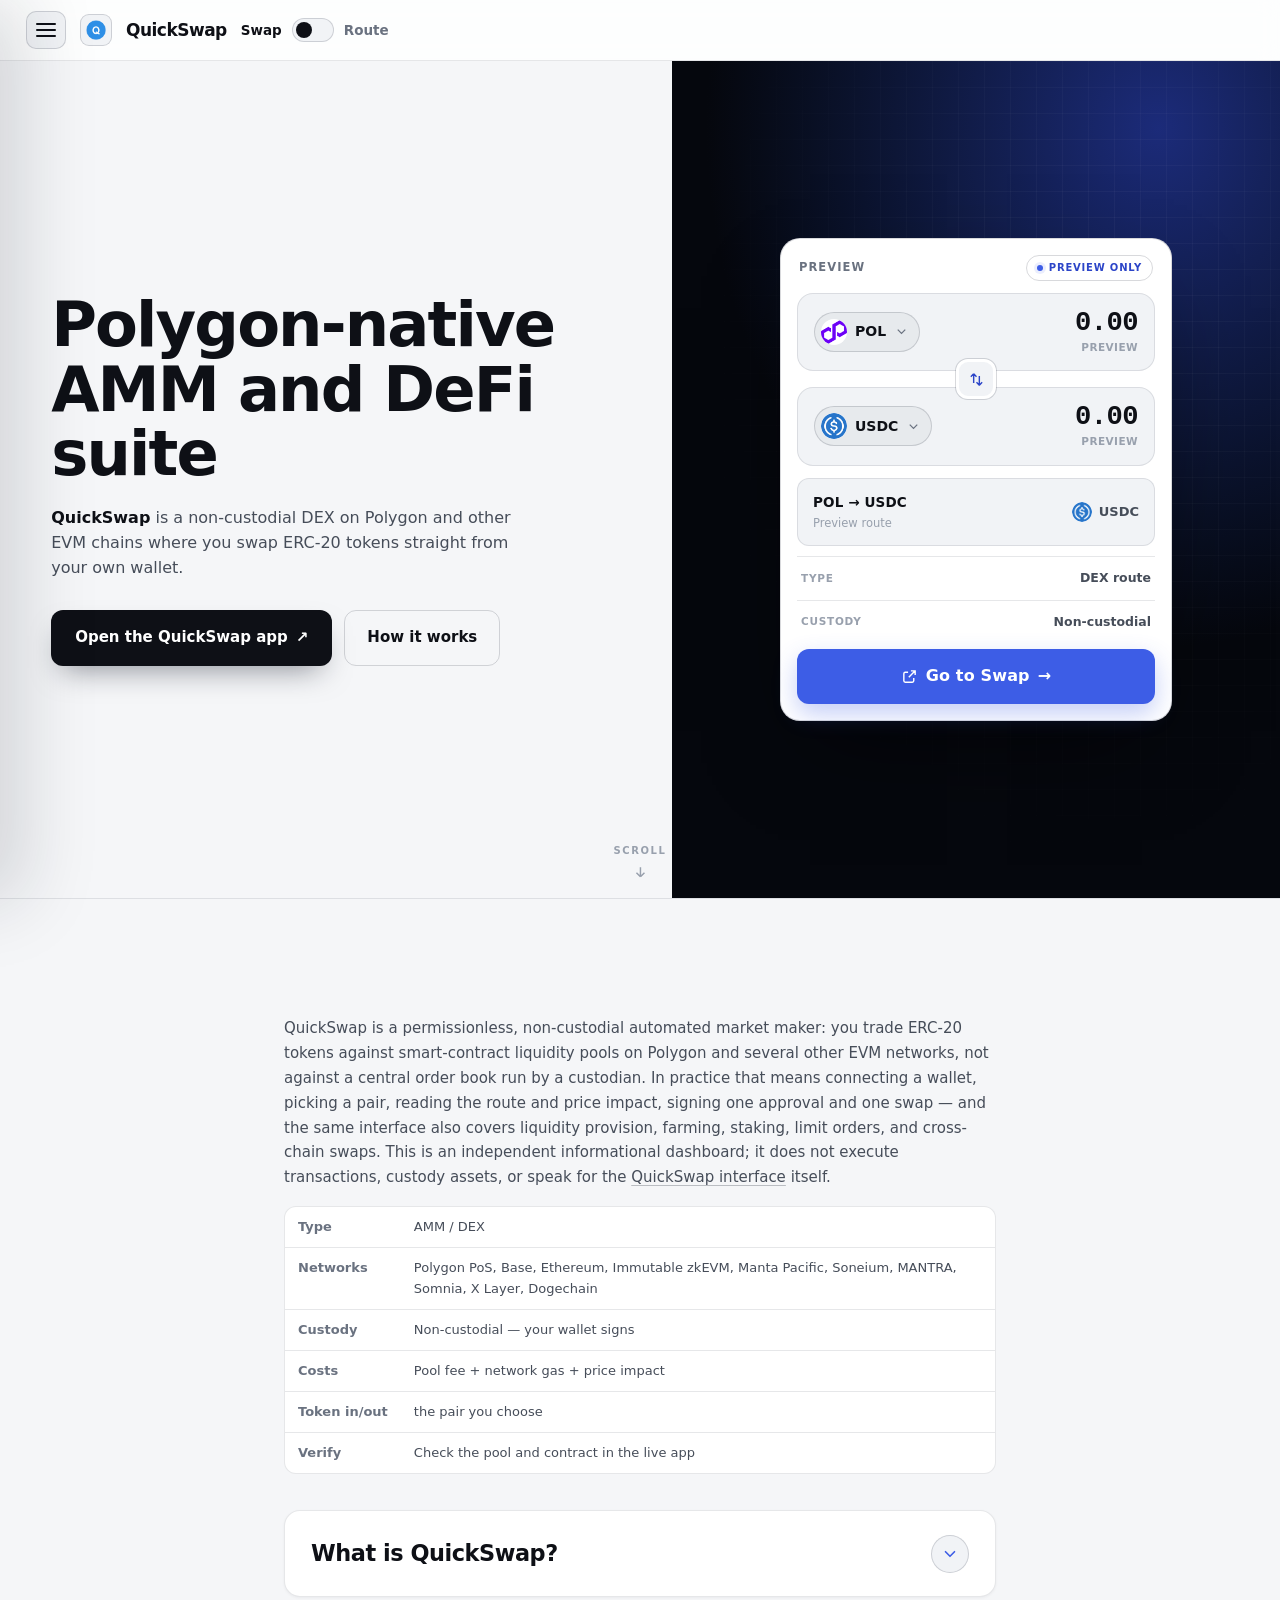
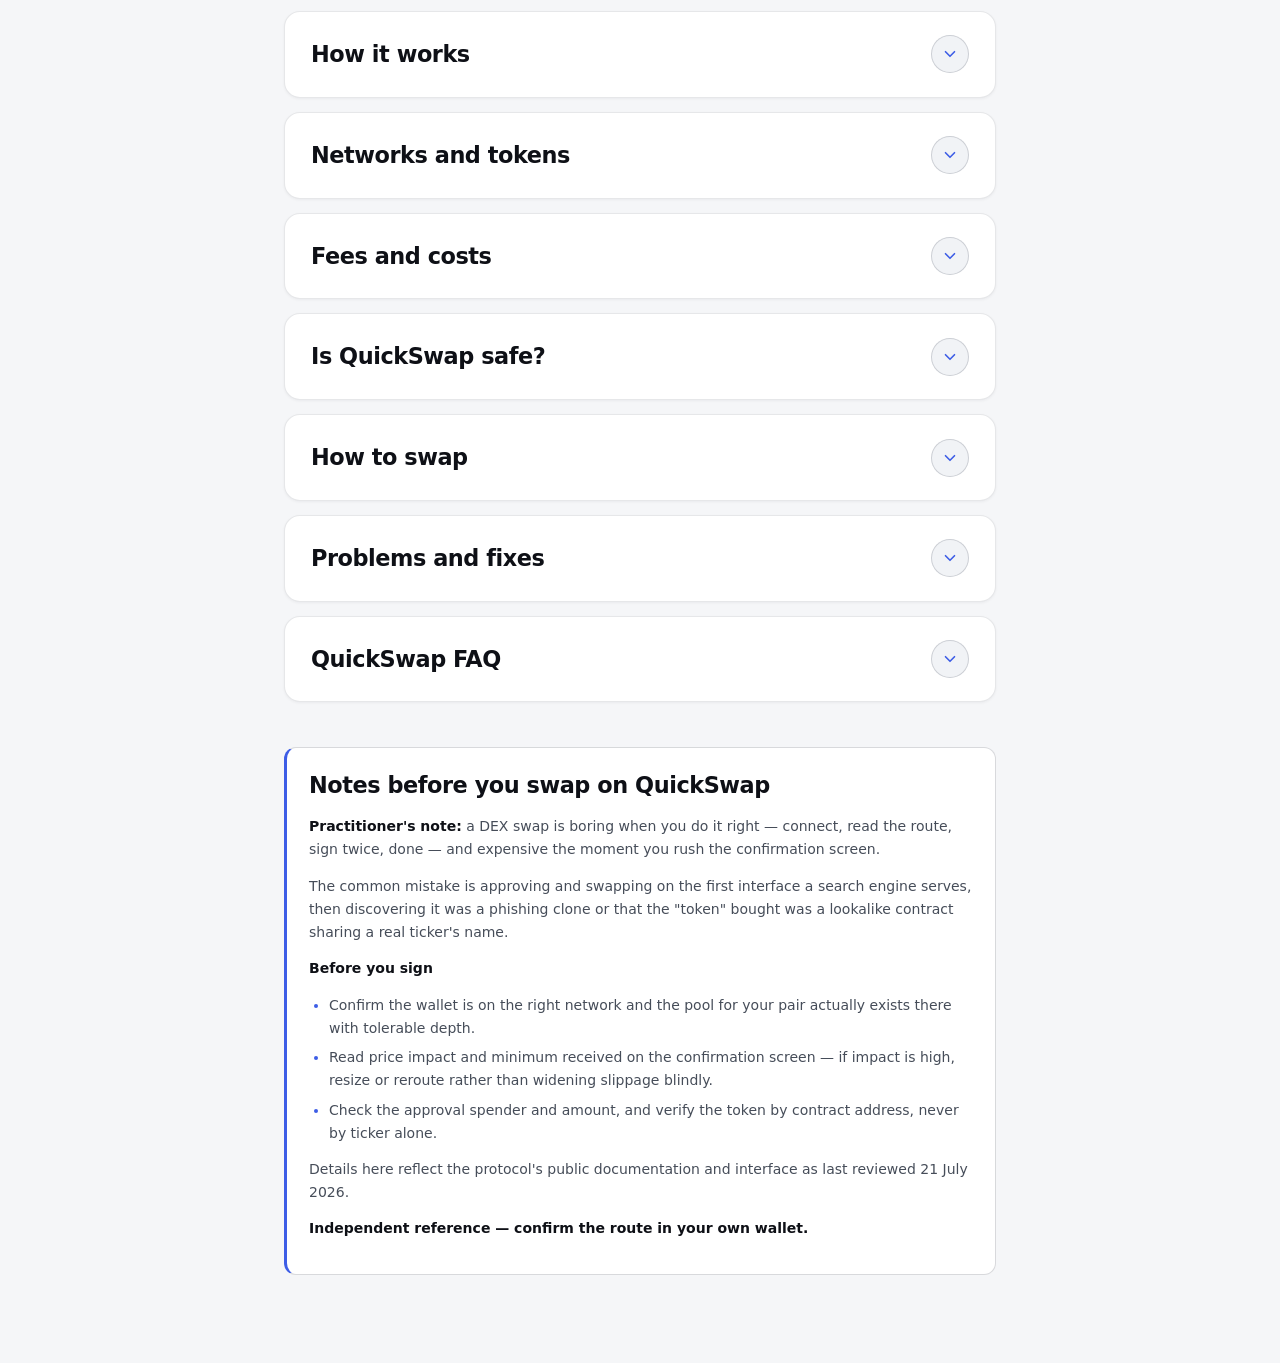
==== commit 45fb52bb: "Update" ====
--- a/index.html
+++ b/index.html
@@ -1,311 +1,646 @@
-<!doctype html>
-<html lang="en">
-<head>
-  <meta charset="utf-8">
-  <meta name="viewport" content="width=device-width, initial-scale=1">
-  <title>QuickSwap — Multichain decentralized exchange</title>
-  <meta name="description" content="QuickSwap is a multichain, non-custodial decentralized exchange and automated market maker that originated on Polygon and uses QUICK for governance an">
-  <meta name="robots" content="index,follow,max-snippet:-1,max-image-preview:large,max-video-preview:-1">
-  <meta name="theme-color" content="#eef0f3">
-  <link rel="canonical" href="https://quickswap-page.github.io/">
-  <link rel="icon" type="image/png" href="favicon.png">
-  <link rel="prefetch" href="dashboard/index.html">
-  <link rel="preconnect" href="https://defillama.com/" crossorigin>
-  <link rel="preconnect" href="https://coins.llama.fi" crossorigin>
-  <meta property="og:type" content="website"><meta property="og:url" content="https://quickswap-page.github.io/">
-  <meta property="og:title" content="QuickSwap — Multichain decentralized exchange">
-  <meta property="og:description" content="QuickSwap is a multichain, non-custodial decentralized exchange and automated market maker that originated on Polygon and uses QUICK for governance an">
-  <meta property="og:site_name" content="QuickSwap dashboard"><meta property="og:image" content="https://quickswap-page.github.io/og-cover.png">
-  <meta name="twitter:card" content="summary_large_image"><meta name="twitter:title" content="QuickSwap — Multichain decentralized exchange"><meta name="twitter:description" content="QuickSwap is a multichain, non-custodial decentralized exchange and automated market maker that originated on Polygon and uses QUICK for governance an"><meta name="twitter:image" content="https://quickswap-page.github.io/og-cover.png">
-  <script type="application/ld+json">
-  {
-    "@context":"https://schema.org",
-    "@graph":[
-      {"@type":"WebSite","@id":"https://quickswap-page.github.io/#website","url":"https://quickswap-page.github.io/","name":"QuickSwap dashboard","inLanguage":"en-US"},
-      {"@type":"Thing","@id":"https://quickswap-page.github.io/#brand","name":"QuickSwap",
-       "description":"QuickSwap is a multichain, non-custodial decentralized exchange and automated market maker that originated on Polygon and uses QUICK for governance and ecosystem utility.",
-       "sameAs":["https://quickswap.exchange/", "https://docs.quickswap.exchange/", "https://github.com/QuickSwap", "https://x.com/QuickswapDEX"]},
-      {"@type":"WebApplication","@id":"https://quickswap-page.github.io/#widget","name":"QuickSwap preview","applicationCategory":"FinanceApplication","operatingSystem":"Any","url":"https://quickswap-page.github.io/#route-preview","isPartOf":{"@id":"https://quickswap-page.github.io/#webpage"},"featureList":["Preview the route","Reverse the direction","Open the app"]},
-      {"@type":"WebPage","@id":"https://quickswap-page.github.io/#webpage","url":"https://quickswap-page.github.io/","name":"QuickSwap \u2014 Multichain decentralized exchange","description":"QuickSwap is a multichain, non-custodial decentralized exchange and automated market maker that originated on Polygon and uses QUICK for governance an","isPartOf":{"@id":"https://quickswap-page.github.io/#website"},"about":{"@id":"https://quickswap-page.github.io/#brand"},"mainEntity":{"@id":"https://quickswap-page.github.io/#brand"},"inLanguage":"en-US","mentions":[{"@type":"Thing","name":"Polygon PoS","sameAs":"https://docs.polygon.technology/pos/overview"},{"@type":"Thing","name":"Decentralized finance","sameAs":"https://en.wikipedia.org/wiki/Decentralized_finance"}]},
-      {"@type":"ItemList","@id":"https://quickswap-page.github.io/#resources","name":"QuickSwap \u2014 resources & references","itemListElement":[{"@type":"ListItem","position":1,"name":"Official QuickSwap","url":"https://quickswap.exchange/"},{"@type":"ListItem","position":2,"name":"QuickSwap documentation","url":"https://docs.quickswap.exchange/"},{"@type":"ListItem","position":3,"name":"How QuickSwap swaps work","url":"https://docs.quickswap.exchange/technical-reference/core-concepts/swaps"},{"@type":"ListItem","position":4,"name":"DeFi on Wikipedia","url":"https://en.wikipedia.org/wiki/Decentralized_finance"},{"@type":"ListItem","position":5,"name":"Ethereum DEX design","url":"https://ethereum.org/developers/docs/design-and-ux/dex-design-best-practice/"},{"@type":"ListItem","position":6,"name":"Polygon zkEVM on L2BEAT","url":"https://l2beat.com/scaling/projects/polygonzkevm"},{"@type":"ListItem","position":7,"name":"QUICK on CoinGecko","url":"https://www.coingecko.com/en/coins/quickswap"},{"@type":"ListItem","position":8,"name":"QuickSwap on DeFiLlama","url":"https://defillama.com/protocol/quickswap"},{"@type":"ListItem","position":9,"name":"QuickSwap pools","url":"https://www.geckoterminal.com/polygon_pos/quickswap/pools"},{"@type":"ListItem","position":10,"name":"QUICK on CoinMarketCap","url":"https://coinmarketcap.com/currencies/quickswap-new/"},{"@type":"ListItem","position":11,"name":"QUICK token contract","url":"https://polygonscan.com/address/0xb5c064f955d8e7f38fe0460c556a72987494ee17"},{"@type":"ListItem","position":12,"name":"How to swap","url":"https://docs.quickswap.exchange/how-to-guides/how-to-swap"},{"@type":"ListItem","position":13,"name":"Provide liquidity","url":"https://docs.quickswap.exchange/how-to-guides/lp-liquidity-providing"},{"@type":"ListItem","position":14,"name":"QuickSwap farms","url":"https://docs.quickswap.exchange/overview/farms"},{"@type":"ListItem","position":15,"name":"Supported chains","url":"https://docs.quickswap.exchange/networks-and-wallets/supported-chains"},{"@type":"ListItem","position":16,"name":"QuickSwap governance","url":"https://docs.quickswap.exchange/overview/governance"},{"@type":"ListItem","position":17,"name":"QuickSwap security","url":"https://docs.quickswap.exchange/technical-reference/advanced-topics/security"},{"@type":"ListItem","position":18,"name":"Contracts and addresses","url":"https://docs.quickswap.exchange/overview/contracts-and-addresses"},{"@type":"ListItem","position":19,"name":"QuickSwap V3 router","url":"https://polygonscan.com/address/0xf5b509bb0909a69b1c207e495f687a596c168e12"},{"@type":"ListItem","position":20,"name":"Code4rena QuickSwap review","url":"https://github.com/code-423n4/2022-09-quickswap"},{"@type":"ListItem","position":21,"name":"QuickSwap audit report","url":"https://files.safe.de.fi/safe/files/audit/pdf/QuickSwap_April23_Public_upd.pdf"}]}
-    ]
-  }
-  </script>
-  <style>
-:root{
-  --bg:#eef0f3; --bg-2:#e7eaef; --panel:#ffffff; --field:#f1f3f7; --field-2:#e9edf2;
-  --ink:#151a21; --text:#414954; --muted:#6a727d; --faint:#9aa2ad;
-  --line:rgba(20,26,33,.09); --line-2:rgba(20,26,33,.14);
-  --accent:#8247e5; --accent-ink:#361c61; --accent-soft:rgba(130,71,229,0.13); --accent-glow:rgba(130,71,229,0.3);
-  --cta:#171a20; --cta-hover:#0a0c10; --cta-ink:#ffffff;
-  --shadow-card:0 1px 0 rgba(20,26,33,.02), 0 40px 80px -42px rgba(24,32,48,.40), 0 14px 30px -22px rgba(24,32,48,.24);
-  --shadow-pop:0 24px 60px -26px rgba(24,32,48,.38), 0 8px 20px -12px rgba(24,32,48,.22);
-  --mono: ui-monospace, "SF Mono", SFMono-Regular, Menlo, Consolas, monospace;
-  --font: Inter, ui-sans-serif, system-ui, -apple-system, "Segoe UI", Roboto, sans-serif;
-  --ease: cubic-bezier(0.22, 0.7, 0.24, 1);
-  color-scheme: light;
-}
-html[data-theme="dark"]{
-  --bg:#0b0e13; --bg-2:#0e131b; --panel:#141a24; --field:#1b2230; --field-2:#232c3d;
-  --ink:#e9eef7; --text:#bcc5d6; --muted:#8b95a8; --faint:#606a7e;
-  --line:rgba(226,234,250,.10); --line-2:rgba(226,234,250,.18);
-  --accent:#a57aec; --accent-ink:#c0a3f2; --accent-soft:rgba(165,122,236,0.16); --accent-glow:rgba(165,122,236,0.34);
-  --cta:#a57aec; --cta-hover:#8d68ca; --cta-ink:#ffffff;
-  --shadow-card:0 30px 70px -34px rgba(0,0,0,.66), 0 6px 18px -10px rgba(0,0,0,.5);
-  --shadow-pop:0 24px 60px -26px rgba(0,0,0,.7);
-  color-scheme: dark;
-}
-*{ box-sizing:border-box; }
-html{ height:100%; scroll-behavior:smooth; }
-@media (prefers-reduced-motion: reduce){ html{ scroll-behavior:auto; } }
-body{ margin:0; min-width:320px; height:100%; overflow:hidden; color:var(--text); background:var(--bg); font-family:var(--font); font-size:15px; line-height:1.55; -webkit-font-smoothing:antialiased; text-rendering:optimizeLegibility; }
-a{ color:inherit; text-decoration:none; }
-button{ font:inherit; color:inherit; background:none; border:none; cursor:pointer; }
-img{ display:block; max-width:100%; }
-h1,h2,h3,p{ margin:0; }
-a:focus-visible, button:focus-visible, summary:focus-visible{ outline:2px solid var(--accent); outline-offset:3px; border-radius:10px; }
-.skip{ position:absolute; left:-999px; }
-.skip:focus{ left:12px; top:12px; z-index:120; padding:9px 15px; border-radius:10px; background:var(--cta); color:var(--cta-ink); font-weight:750; }
-.bg{ position:fixed; inset:0; z-index:0; pointer-events:none; overflow:hidden; background:
-  radial-gradient(1100px 700px at 82% 116%, var(--bg-2), transparent 60%),
-  radial-gradient(900px 620px at -6% -8%, var(--bg-2), transparent 58%); }
-.bg::before{ content:""; position:absolute; right:-14%; bottom:-30%; width:min(92vw,940px); aspect-ratio:1; border-radius:50%;
-  background:repeating-radial-gradient(circle at center, transparent 0 86px, var(--line) 86px 87px); opacity:.5; mask:radial-gradient(circle at center, #000 62%, transparent 72%); }
-.bg::after{ content:""; position:absolute; left:-10%; top:-16%; width:min(70vw,560px); aspect-ratio:1; border-radius:50%;
-  background:repeating-radial-gradient(circle at center, transparent 0 64px, var(--line) 64px 65px); opacity:.4; mask:radial-gradient(circle at center, #000 60%, transparent 72%); }
-.topbar{ position:relative; z-index:70; flex:0 0 auto; display:flex; align-items:center; justify-content:space-between; gap:14px; padding:13px clamp(16px,3.4vw,34px);
-  background:color-mix(in srgb, var(--bg) 78%, transparent); backdrop-filter:saturate(140%) blur(12px); -webkit-backdrop-filter:saturate(140%) blur(12px); border-bottom:1px solid var(--line); }
-.tb-left{ display:flex; align-items:center; gap:12px; min-width:0; }
-.hamb{ display:grid; place-items:center; width:40px; height:40px; flex:0 0 auto; position:relative; border:1px solid var(--line-2); border-radius:12px; background:var(--panel); color:var(--ink); transition:border-color .15s var(--ease); }
-.hamb:hover{ border-color:var(--accent); }
-.hamb .bar{ position:absolute; left:11px; right:11px; height:2px; border-radius:2px; background:currentColor; transition:transform .24s var(--ease), opacity .18s var(--ease); }
-.hamb .bar:nth-child(1){ top:14px; } .hamb .bar:nth-child(2){ top:19px; } .hamb .bar:nth-child(3){ top:24px; }
-body.drawer-open .hamb .bar:nth-child(1){ transform:translateY(5px) rotate(45deg); }
-body.drawer-open .hamb .bar:nth-child(2){ opacity:0; }
-body.drawer-open .hamb .bar:nth-child(3){ transform:translateY(-5px) rotate(-45deg); }
-.brand{ display:flex; align-items:center; gap:11px; min-width:0; }
-.brand-logo{ width:34px; height:34px; flex:0 0 auto; display:grid; place-items:center; border-radius:10px; background:var(--panel); box-shadow:inset 0 0 0 1px var(--line-2); }
-.brand-logo img{ width:22px; height:22px; border-radius:50%; }
-.brand-name{ font-size:19px; font-weight:820; letter-spacing:-0.03em; color:var(--ink); line-height:1.1; white-space:nowrap; }
-.tb-right{ display:flex; align-items:center; gap:9px; }
-.theme-toggle{ display:inline-flex; align-items:center; gap:2px; padding:3px; border-radius:999px; background:var(--field); box-shadow:inset 0 0 0 1px var(--line); }
-.theme-toggle button{ display:grid; place-items:center; width:30px; height:30px; border-radius:999px; color:var(--muted); transition:color .15s var(--ease), background-color .15s var(--ease); }
-.theme-toggle button svg{ width:15px; height:15px; }
-.theme-toggle button[aria-pressed="true"]{ color:var(--ink); background:var(--panel); box-shadow:0 2px 8px -3px rgba(0,0,0,.28); }
-.btn-app{ display:inline-flex; align-items:center; gap:8px; padding:9px 15px; border-radius:11px; background:var(--panel); color:var(--ink); font-size:13.5px; font-weight:700; letter-spacing:-0.01em; box-shadow:inset 0 0 0 1px var(--line-2); transition:box-shadow .15s var(--ease), transform .15s var(--ease); white-space:nowrap; }
-.btn-app svg{ width:16px; height:16px; color:var(--muted); }
-.btn-app:hover{ box-shadow:inset 0 0 0 1px var(--accent); transform:translateY(-1px); }
-.btn-app:hover svg{ color:var(--accent-ink); }
-.scrim{ position:fixed; inset:0; z-index:80; background:rgba(10,14,17,.42); opacity:0; visibility:hidden; transition:opacity .28s var(--ease), visibility .28s var(--ease); }
-body.drawer-open .scrim{ opacity:1; visibility:visible; }
-.drawer{ position:fixed; z-index:90; top:0; left:0; height:100dvh; width:300px; max-width:86vw; display:flex; flex-direction:column; padding:16px 14px 16px; background:var(--panel); border-right:1px solid var(--line); box-shadow:var(--shadow-pop);
-  transform:translateX(-104%); transition:transform .3s var(--ease); overflow-y:auto; }
-body.drawer-open .drawer{ transform:translateX(0); }
-.drawer-head{ display:flex; align-items:center; justify-content:space-between; gap:10px; padding:2px 6px 8px; }
-.drawer-head .brand-name{ font-size:15px; }
-.drawer-close{ display:grid; place-items:center; width:34px; height:34px; border-radius:10px; color:var(--muted); }
-.drawer-close:hover{ color:var(--ink); background:var(--field); }
-.drawer-close svg{ width:17px; height:17px; }
-.nav-label{ margin:15px 12px 6px; font-size:10px; font-weight:750; letter-spacing:0.15em; text-transform:uppercase; color:var(--faint); }
-.nav-item{ display:flex; align-items:center; gap:12px; padding:9px 12px; border-radius:10px; color:var(--text); font-size:14px; font-weight:650; transition:color .15s var(--ease), background-color .15s var(--ease); }
-.nav-item .ni-ico{ width:18px; height:18px; flex:0 0 auto; color:var(--muted); }
-.nav-item.is-active{ color:var(--accent-ink); background:var(--accent-soft); }
-.nav-item.is-active .ni-ico{ color:var(--accent-ink); }
-.nav-item:hover{ color:var(--ink); background:var(--field); }
-.nav-group{ border-radius:10px; }
-.nav-group summary{ display:flex; align-items:center; gap:12px; padding:9px 12px; border-radius:10px; color:var(--text); font-size:14px; font-weight:650; cursor:pointer; list-style:none; transition:color .15s var(--ease), background-color .15s var(--ease); }
-.nav-group summary::-webkit-details-marker{ display:none; }
-.nav-group summary .ni-ico{ width:18px; height:18px; flex:0 0 auto; color:var(--muted); }
-.nav-group summary .chev{ width:15px; height:15px; margin-left:auto; color:var(--faint); transition:transform .2s var(--ease); }
-.nav-group summary:hover{ color:var(--ink); background:var(--field); }
-.nav-group[open] summary{ color:var(--ink); }
-.nav-group[open] summary .chev{ transform:rotate(180deg); }
-.nav-sub{ display:flex; flex-direction:column; gap:1px; padding:2px 0 8px 42px; }
-.nav-sub a{ display:flex; align-items:baseline; gap:7px; padding:6px 10px; border-radius:8px; color:var(--muted); font-size:12.5px; font-weight:550; transition:color .15s var(--ease), background-color .15s var(--ease); }
-.nav-sub a small{ color:var(--faint); font-size:10.5px; font-weight:500; }
-.nav-sub a:hover{ color:var(--accent-ink); background:var(--field); }
-.drawer-foot{ margin-top:auto; padding-top:13px; border-top:1px solid var(--line); }
-.disclose{ margin:8px 8px 0; font-size:11px; line-height:1.5; color:var(--muted); }
-.disclose strong{ color:var(--text); font-weight:750; }
-.fine{ margin:6px 8px 0; font-size:10.5px; line-height:1.45; color:var(--faint); }
-.app{ height:100dvh; display:flex; flex-direction:column; overflow:hidden; position:relative; z-index:1; }
-.wrap{ flex:1 1 auto; min-height:0; display:grid; place-items:center; overflow:hidden; }
-.stage{ width:100%; max-width:560px; max-height:100%; margin-inline:auto; padding:clamp(14px,3vh,36px) clamp(16px,3.4vw,26px); display:flex; flex-direction:column; align-items:center; text-align:center; }
-.lead{ margin:0 0 clamp(13px,2.2vh,20px); max-width:24ch; font-size:clamp(19px,2.5vw,27px); line-height:1.16; letter-spacing:-0.025em; font-weight:750; color:var(--ink); }
-.lead .hl{ color:var(--accent-ink); }
-.hero-chips{ display:flex; flex-wrap:wrap; justify-content:center; gap:9px; margin-top:clamp(13px,2.2vh,18px); }
-.hchip{ display:inline-flex; align-items:baseline; gap:7px; padding:8px 13px; border-radius:12px; background:var(--panel); box-shadow:inset 0 0 0 1px var(--line); font-size:12px; font-weight:600; color:var(--muted); transition:box-shadow .15s var(--ease), color .15s var(--ease); }
-.hchip b{ color:var(--ink); font-family:var(--mono); font-size:12.5px; font-weight:650; font-variant-numeric:tabular-nums; }
-.hchip .ext{ color:var(--faint); font-size:10px; }
-a.hchip:hover{ box-shadow:inset 0 0 0 1px var(--accent); color:var(--text); }
-a.hchip:hover .ext{ color:var(--accent-ink); }
-.swap-card{ position:relative; width:min(480px,100%); border-radius:28px; background:var(--panel); padding:clamp(20px,4vw,30px); text-align:left; box-shadow:var(--shadow-card); }
-.card-head{ display:flex; align-items:center; justify-content:space-between; margin:2px 4px 17px; }
-.card-title{ font-size:15px; font-weight:800; letter-spacing:-0.02em; color:var(--ink); }
-.badge{ display:inline-flex; align-items:center; gap:6px; padding:5px 11px; border-radius:999px; color:var(--accent-ink); background:var(--accent-soft); font-size:10px; font-weight:750; letter-spacing:0.07em; text-transform:uppercase; }
-.badge i{ width:6px; height:6px; border-radius:50%; background:var(--accent); }
-.field{ position:relative; padding:17px 18px 18px; border-radius:19px; background:var(--field); }
-.field + .field{ margin-top:6px; }
-.field-top{ display:flex; align-items:center; justify-content:space-between; }
-.field-label{ font-size:12px; font-weight:600; color:var(--muted); }
-.field-bal{ font-size:11px; font-weight:600; color:var(--faint); }
-.field-row{ display:flex; align-items:center; justify-content:space-between; gap:12px; margin-top:11px; min-width:0; }
-.amount{ min-width:0; }
-.amount b{ display:block; font-size:clamp(29px,5vw,38px); font-weight:750; line-height:1; letter-spacing:-0.02em; color:var(--ink); font-variant-numeric:tabular-nums; }
-.amount span{ display:block; margin-top:6px; font-size:11px; font-weight:600; color:var(--faint); }
-.token-pill{ display:inline-flex; align-items:center; gap:10px; flex:0 0 auto; padding:7px 12px 7px 8px; border-radius:999px; background:var(--panel); box-shadow:0 4px 14px -8px rgba(0,0,0,.4), inset 0 0 0 1px var(--line); transition:box-shadow .15s var(--ease); }
-.token-pill:hover{ box-shadow:0 6px 18px -8px rgba(0,0,0,.42), inset 0 0 0 1px var(--line-2); }
-.token-pill img{ width:26px; height:26px; flex:0 0 auto; border-radius:50%; }
-.token-meta{ display:flex; flex-direction:column; line-height:1.05; min-width:0; }
-.token-meta small{ font-size:9.5px; font-weight:600; letter-spacing:0.06em; text-transform:uppercase; color:var(--faint); }
-.token-meta b{ font-size:15px; font-weight:800; letter-spacing:-0.01em; color:var(--ink); white-space:nowrap; }
-.token-pill .chev{ width:14px; height:14px; flex:0 0 auto; color:var(--faint); }
-.reverse{ position:relative; z-index:2; display:grid; place-items:center; width:40px; height:40px; margin:-14px auto; border:4px solid var(--panel); border-radius:13px; background:var(--field-2); color:var(--muted); box-shadow:0 6px 16px -8px rgba(0,0,0,.4); transition:transform .28s var(--ease), color .15s var(--ease), background-color .15s var(--ease); }
-.reverse svg{ width:16px; height:16px; }
-.reverse:hover{ color:var(--cta-ink); background:var(--accent); transform:rotate(180deg); }
-.details-btn{ display:flex; align-items:center; justify-content:center; gap:8px; width:100%; margin-top:12px; padding:12px; border-radius:14px; background:var(--field); color:var(--muted); font-size:12px; font-weight:750; letter-spacing:0.06em; text-transform:uppercase; transition:color .15s var(--ease), background-color .15s var(--ease); }
-.details-btn svg{ width:14px; height:14px; transition:transform .2s var(--ease); }
-.details-btn:hover{ color:var(--ink); }
-.details-btn[aria-expanded="true"] svg{ transform:rotate(180deg); }
-.details{ overflow:hidden; max-height:0; opacity:0; transition:max-height .3s var(--ease), opacity .22s var(--ease), margin .3s var(--ease); }
-.details.open{ max-height:280px; opacity:1; margin-top:6px; }
-.d-row{ display:flex; align-items:center; justify-content:space-between; gap:12px; padding:11px 8px; border-bottom:1px solid var(--line); }
-.d-row:last-child{ border-bottom:0; }
-.d-row span{ font-size:12.5px; font-weight:600; color:var(--muted); }
-.d-row b{ font-size:12.5px; font-weight:700; color:var(--text); }
-.d-row b.ok{ color:var(--accent-ink); }
-.d-row b.mono{ font-family:var(--mono); font-size:11px; }
-.cta{ display:flex; align-items:center; justify-content:center; gap:8px; margin-top:12px; padding:16px; border-radius:16px; background:var(--cta); color:var(--cta-ink); font-size:15px; font-weight:800; letter-spacing:0.03em; text-transform:uppercase; box-shadow:0 16px 34px -16px rgba(0,0,0,.5); transition:background-color .15s var(--ease), transform .15s var(--ease); }
-.cta svg{ width:16px; height:16px; }
-.cta:hover{ background:var(--cta-hover); transform:translateY(-1px); }
-.card-note{ margin:13px 4px 0; font-size:11px; line-height:1.5; color:var(--faint); text-align:center; }
-.card-note a{ color:var(--muted); text-decoration:underline; text-decoration-color:var(--line-2); text-underline-offset:2px; }
-.card-note a:hover{ color:var(--accent-ink); }
-@media (max-width:560px){
-  .brand-name{ font-size:16px; } .btn-app span{ display:none; } .btn-app{ padding:9px 11px; }
-  .stage{ padding:12px 16px; }
-  .lead{ font-size:clamp(18px,5.5vw,24px); margin-bottom:14px; }
-  .swap-card{ padding:18px; } .field{ padding:14px 15px 15px; } .amount b{ font-size:29px; }
-  .hero-chips{ margin-top:12px; }
-}
-@media (max-height:700px){ .lead{ font-size:clamp(17px,4.5vw,21px); margin-bottom:10px; } .hero-chips{ display:none; } }
-@media (max-height:600px){ .field{ padding:12px 15px 13px; } .amount b{ font-size:26px; } .details-btn{ margin-top:8px; padding:9px; } .cta{ padding:14px; margin-top:8px; } }
-@media (prefers-reduced-motion: reduce){ *{ transition:none !important; } }
-  </style>
-  <script>document.documentElement.classList.add('js')</script>
-</head>
-<body>
-  <a class="skip" href="#route-preview">Skip to preview</a>
-  <div class="bg" aria-hidden="true"></div>
-
-  <div class="app">
-  <header class="topbar">
-    <div class="tb-left">
-      <button class="hamb" type="button" id="hamb" aria-label="Open navigation" aria-controls="drawer" aria-expanded="false"><span class="bar"></span><span class="bar"></span><span class="bar"></span></button>
-      <div class="brand"><span class="brand-logo"><img src="favicon.png" width="22" height="22" alt="QuickSwap logo"></span><h1 class="brand-name">QuickSwap</h1></div>
-    </div>
-    <div class="tb-right">
-      <div class="theme-toggle" role="group" aria-label="Color theme">
-        <button type="button" id="theme-light" aria-pressed="true" aria-label="Light theme"><svg viewBox="0 0 24 24" fill="none" stroke="currentColor" stroke-width="1.9" aria-hidden="true"><circle cx="12" cy="12" r="4.2"/><path d="M12 2v2.4M12 19.6V22M2 12h2.4M19.6 12H22M4.9 4.9l1.7 1.7M17.4 17.4l1.7 1.7M19.1 4.9l-1.7 1.7M6.6 17.4l-1.7 1.7"/></svg></button>
-        <button type="button" id="theme-dark" aria-pressed="false" aria-label="Dark theme"><svg viewBox="0 0 24 24" fill="none" stroke="currentColor" stroke-width="1.9" aria-hidden="true"><path d="M20 14.5A8 8 0 0 1 9.5 4a6.5 6.5 0 1 0 10.5 10.5z"/></svg></button>
-      </div>
-      <a class="btn-app" href="dashboard/" target="_blank" rel="noopener noreferrer"><svg viewBox="0 0 24 24" fill="none" stroke="currentColor" stroke-width="1.8" aria-hidden="true"><rect x="3" y="6" width="18" height="12" rx="3"/><path d="M16 11h2"/></svg><span>Open app</span></a>
-    </div>
-  </header>
-
-  <div class="scrim" id="scrim" tabindex="-1"></div>
-  <aside class="drawer" id="drawer" aria-label="Primary" aria-hidden="true">
-    <div class="drawer-head">
-      <div class="brand"><span class="brand-logo"><img src="favicon.png" width="22" height="22" alt=""></span><span class="brand-name">QuickSwap</span></div>
-      <button class="drawer-close" type="button" id="drawer-close" aria-label="Close navigation"><svg viewBox="0 0 24 24" fill="none" stroke="currentColor" stroke-width="2" aria-hidden="true"><path d="M6 6l12 12M18 6L6 18"/></svg></button>
-    </div>
-    <nav aria-label="Sections">
-      <p class="nav-label">Bridge</p>
-      <a class="nav-item is-active" href="#route-preview" aria-current="page"><svg class="ni-ico" viewBox="0 0 24 24" fill="none" stroke="currentColor" stroke-width="1.8" aria-hidden="true"><path d="M7 10h11l-3-3M17 14H6l3 3"/></svg>Route preview</a>
-      <p class="nav-label">Understand</p>
-      <details class="nav-group" open><summary><svg class="ni-ico" viewBox="0 0 24 24" fill="none" stroke="currentColor" stroke-width="1.8" aria-hidden="true"><path d="M4 5h10a3 3 0 0 1 3 3v11a2 2 0 0 0-2-2H4zM20 5h-1a3 3 0 0 0-3 3v11a2 2 0 0 1 2-2h2z"/></svg>Protocol basics<svg class="chev" viewBox="0 0 24 24" fill="none" stroke="currentColor" stroke-width="2" aria-hidden="true"><path d="M6 9l6 6 6-6"/></svg></summary><div class="nav-sub"><a href="https://quickswap.exchange/" target="_blank" rel="noopener noreferrer">Official QuickSwap <small>Protocol home and app</small></a><a href="https://docs.quickswap.exchange/" target="_blank" rel="noopener noreferrer">QuickSwap documentation <small>Official protocol overview</small></a><a href="https://docs.quickswap.exchange/technical-reference/core-concepts/swaps" target="_blank" rel="noopener noreferrer">How QuickSwap swaps work <small>AMM mechanics explained</small></a><a href="https://en.wikipedia.org/wiki/Decentralized_finance" target="_blank" rel="noopener noreferrer">DeFi on Wikipedia <small>Neutral DEX context</small></a><a href="https://ethereum.org/developers/docs/design-and-ux/dex-design-best-practice/" target="_blank" rel="noopener noreferrer">Ethereum DEX design <small>DEX interface anatomy</small></a><a href="https://l2beat.com/scaling/projects/polygonzkevm" target="_blank" rel="noopener noreferrer">Polygon zkEVM on L2BEAT <small>Rollup risks and data</small></a></div></details>
-      <p class="nav-label">Markets &amp; data</p>
-      <details class="nav-group"><summary><svg class="ni-ico" viewBox="0 0 24 24" fill="none" stroke="currentColor" stroke-width="1.8" aria-hidden="true"><path d="M4 5h10a3 3 0 0 1 3 3v11a2 2 0 0 0-2-2H4zM20 5h-1a3 3 0 0 0-3 3v11a2 2 0 0 1 2-2h2z"/></svg>Live protocol data<svg class="chev" viewBox="0 0 24 24" fill="none" stroke="currentColor" stroke-width="2" aria-hidden="true"><path d="M6 9l6 6 6-6"/></svg></summary><div class="nav-sub"><a href="https://www.coingecko.com/en/coins/quickswap" target="_blank" rel="noopener noreferrer">QUICK on CoinGecko <small>Price market and token</small></a><a href="https://defillama.com/protocol/quickswap" target="_blank" rel="noopener noreferrer">QuickSwap on DeFiLlama <small>TVL fees and volume</small></a><a href="https://www.geckoterminal.com/polygon_pos/quickswap/pools" target="_blank" rel="noopener noreferrer">QuickSwap pools <small>Live Polygon pool data</small></a><a href="https://coinmarketcap.com/currencies/quickswap-new/" target="_blank" rel="noopener noreferrer">QUICK on CoinMarketCap <small>Market cap and supply</small></a><a href="https://polygonscan.com/address/0xb5c064f955d8e7f38fe0460c556a72987494ee17" target="_blank" rel="noopener noreferrer">QUICK token contract <small>Verified Polygon token data</small></a></div></details>
-      <p class="nav-label">Guides</p>
-      <details class="nav-group"><summary><svg class="ni-ico" viewBox="0 0 24 24" fill="none" stroke="currentColor" stroke-width="1.8" aria-hidden="true"><path d="M4 5h10a3 3 0 0 1 3 3v11a2 2 0 0 0-2-2H4zM20 5h-1a3 3 0 0 0-3 3v11a2 2 0 0 1 2-2h2z"/></svg>Use QuickSwap<svg class="chev" viewBox="0 0 24 24" fill="none" stroke="currentColor" stroke-width="2" aria-hidden="true"><path d="M6 9l6 6 6-6"/></svg></summary><div class="nav-sub"><a href="https://docs.quickswap.exchange/how-to-guides/how-to-swap" target="_blank" rel="noopener noreferrer">How to swap <small>Official swap walkthrough</small></a><a href="https://docs.quickswap.exchange/how-to-guides/lp-liquidity-providing" target="_blank" rel="noopener noreferrer">Provide liquidity <small>Create LP positions</small></a><a href="https://docs.quickswap.exchange/overview/farms" target="_blank" rel="noopener noreferrer">QuickSwap farms <small>Farm rewards overview</small></a><a href="https://docs.quickswap.exchange/networks-and-wallets/supported-chains" target="_blank" rel="noopener noreferrer">Supported chains <small>Official deployment list</small></a><a href="https://docs.quickswap.exchange/overview/governance" target="_blank" rel="noopener noreferrer">QuickSwap governance <small>Voting process and proposals</small></a></div></details>
-      <p class="nav-label">Safety</p>
-      <details class="nav-group"><summary><svg class="ni-ico" viewBox="0 0 24 24" fill="none" stroke="currentColor" stroke-width="1.8" aria-hidden="true"><path d="M4 5h10a3 3 0 0 1 3 3v11a2 2 0 0 0-2-2H4zM20 5h-1a3 3 0 0 0-3 3v11a2 2 0 0 1 2-2h2z"/></svg>Verify before trading<svg class="chev" viewBox="0 0 24 24" fill="none" stroke="currentColor" stroke-width="2" aria-hidden="true"><path d="M6 9l6 6 6-6"/></svg></summary><div class="nav-sub"><a href="https://docs.quickswap.exchange/technical-reference/advanced-topics/security" target="_blank" rel="noopener noreferrer">QuickSwap security <small>Integration risks and checks</small></a><a href="https://docs.quickswap.exchange/overview/contracts-and-addresses" target="_blank" rel="noopener noreferrer">Contracts and addresses <small>Verify deployed addresses</small></a><a href="https://polygonscan.com/address/0xf5b509bb0909a69b1c207e495f687a596c168e12" target="_blank" rel="noopener noreferrer">QuickSwap V3 router <small>Verified router contract</small></a><a href="https://github.com/code-423n4/2022-09-quickswap" target="_blank" rel="noopener noreferrer">Code4rena QuickSwap review <small>Public V3 contest repository</small></a><a href="https://files.safe.de.fi/safe/files/audit/pdf/QuickSwap_April23_Public_upd.pdf" target="_blank" rel="noopener noreferrer">QuickSwap audit report <small>Public smart contract audit</small></a></div></details>
-    </nav>
-    <div class="drawer-foot">
-      <p class="disclose"><strong>Independent dashboard.</strong> Not affiliated with any protocol or issuer named here.</p>
-      <p class="fine">Live figures come from public third-party sources and change. Educational reference only.</p>
-    </div>
-  </aside>
-
-  <div class="wrap">
-    <main class="stage">
-      <h2 class="lead">Multichain <span class="hl">decentralized exchange</span></h2>
-      <div class="swap-card" id="route-preview" aria-label="QuickSwap preview">
-          <div class="card-head"><span class="card-title">Swap tokens on QuickSwap</span><span class="badge"><i aria-hidden="true"></i> Preview</span></div>
-          <div class="field">
-            <div class="field-top"><span class="field-label">You send</span><span class="field-bal">Illustrative</span></div>
-            <div class="field-row"><div class="amount"><b>1.00</b><span id="sub-from">on POL</span></div>
-              <span class="token-pill" id="pill-from"><img src="pol.png" alt="POL logo" width="26" height="26"><span class="token-meta"><small>From</small><b>POL</b></span><svg class="chev" viewBox="0 0 24 24" fill="none" stroke="currentColor" stroke-width="2.4" aria-hidden="true"><path d="M6 9l6 6 6-6"/></svg></span></div>
-          </div>
-          <button class="reverse" type="button" id="reverse" aria-label="Reverse direction" title="Reverse direction"><svg viewBox="0 0 24 24" fill="none" stroke="currentColor" stroke-width="2" aria-hidden="true"><path d="M8 4v13M8 4L4 8M8 4l4 4M16 20V7M16 20l-4-4M16 20l4-4"/></svg></button>
-          <div class="field">
-            <div class="field-top"><span class="field-label">You receive</span><span class="field-bal">minus gas</span></div>
-            <div class="field-row"><div class="amount"><b>≈ 1.00</b><span id="sub-to">on USDC</span></div>
-              <span class="token-pill" id="pill-to"><img src="usdc.png" alt="USDC logo" width="26" height="26"><span class="token-meta"><small>To</small><b>USDC</b></span><svg class="chev" viewBox="0 0 24 24" fill="none" stroke="currentColor" stroke-width="2.4" aria-hidden="true"><path d="M6 9l6 6 6-6"/></svg></span></div>
-          </div>
-          <button class="details-btn" type="button" id="details-btn" aria-expanded="false" aria-controls="details">Show details <svg viewBox="0 0 24 24" fill="none" stroke="currentColor" stroke-width="2.2" aria-hidden="true"><path d="M6 9l6 6 6-6"/></svg></button>
-          <div class="details" id="details">
-            <div class="d-row"><span>Type</span><b>Automated market maker DEX</b></div>
-            <div class="d-row"><span>Core ecosystem</span><b>Polygon PoS</b></div>
-            <div class="d-row"><span>Governance token</span><b>QUICK</b></div>
-            <div class="d-row"><span>Architecture</span><b>EVM smart contracts</b></div>
-          </div>
-          <a class="cta" href="dashboard/" target="_blank" rel="noopener noreferrer">Open app <svg viewBox="0 0 24 24" fill="none" stroke="currentColor" stroke-width="2" aria-hidden="true"><path d="M7 17L17 7M9 7h8v8"/></svg></a>
-          
-      </div>
-      <div class="hero-chips">
-        <a class="hchip" href="https://www.coingecko.com/en/coins/quickswap" target="_blank" rel="noopener noreferrer">QUICK price <b id="sig0">—</b> <span class="ext" aria-hidden="true">↗</span></a>
-          <a class="hchip" href="https://defillama.com/protocol/quickswap" target="_blank" rel="noopener noreferrer">QuickSwap TVL <b id="sig1">—</b> <span class="ext" aria-hidden="true">↗</span></a>
-          <a class="hchip" href="https://polygon-bor-rpc.publicnode.com" target="_blank" rel="noopener noreferrer">Polygon gas <b id="sig2">—</b> <span class="ext" aria-hidden="true">↗</span></a>
-      </div>
-    </main>
-  </div>
-  </div>
-
-  <script>
-  (function(){
-    "use strict";
-    var $=function(id){ return document.getElementById(id); };
-    var root=document.documentElement, tl=$("theme-light"), td=$("theme-dark");
-    function applyTheme(t){ if(t==="dark"){ root.setAttribute("data-theme","dark"); } else { root.removeAttribute("data-theme"); } if(tl) tl.setAttribute("aria-pressed", String(t!=="dark")); if(td) td.setAttribute("aria-pressed", String(t==="dark")); }
-    var saved=null; try{ saved=localStorage.getItem("quickswap-theme"); }catch(e){}
-    if(saved) applyTheme(saved);
-    function setTheme(t){ applyTheme(t); try{ localStorage.setItem("quickswap-theme", t); }catch(e){} }
-    if(tl) tl.addEventListener("click", function(){ setTheme("light"); });
-    if(td) td.addEventListener("click", function(){ setTheme("dark"); });
-    var body=document.body, hamb=$("hamb"), scrim=$("scrim"), drawer=$("drawer"), dclose=$("drawer-close");
-    function openD(){ body.classList.add("drawer-open"); hamb.setAttribute("aria-expanded","true"); drawer.setAttribute("aria-hidden","false"); }
-    function closeD(){ body.classList.remove("drawer-open"); hamb.setAttribute("aria-expanded","false"); drawer.setAttribute("aria-hidden","true"); }
-    if(hamb) hamb.addEventListener("click", function(){ body.classList.contains("drawer-open")?closeD():openD(); });
-    if(scrim) scrim.addEventListener("click", closeD);
-    if(dclose) dclose.addEventListener("click", closeD);
-    document.addEventListener("keydown", function(e){ if(e.key==="Escape" && body.classList.contains("drawer-open")) closeD(); });
-    if(drawer) drawer.addEventListener("click", function(e){ if(e.target.closest("a")) closeD(); });
-    var reversed=false;
-    var TOK={ A:{img:"pol.png",name:"POL",sub:"on POL",alt:"POL logo"}, B:{img:"usdc.png",name:"USDC",sub:"on USDC",alt:"USDC logo"} };
-    var chev='<svg class="chev" viewBox="0 0 24 24" fill="none" stroke="currentColor" stroke-width="2" aria-hidden="true"><path d="M6 9l6 6 6-6"/></svg>';
-    function pill(role,k){ var n=TOK[k]; return '<img src="'+n.img+'" alt="'+n.alt+'" width="26" height="26"><span class="token-meta"><small>'+role+'</small><b>'+n.name+'</b></span>'+chev; }
-    function render(){ var a=reversed?"B":"A", b=reversed?"A":"B"; $("pill-from").innerHTML=pill("From",a); $("pill-to").innerHTML=pill("To",b); $("sub-from").textContent=TOK[a].sub; $("sub-to").textContent=TOK[b].sub; }
-    var rev=$("reverse"); if(rev) rev.addEventListener("click", function(){ reversed=!reversed; render(); });
-    var db=$("details-btn"), dp=$("details");
-    if(db&&dp) db.addEventListener("click", function(){ var open=dp.classList.toggle("open"); db.setAttribute("aria-expanded", String(open)); db.firstChild.textContent = open?"Hide details ":"Show details "; });
-    function money(n){ if(n>=1e9) return "$"+(n/1e9).toFixed(2)+"B"; if(n>=1e6) return "$"+(n/1e6).toFixed(1)+"M"; if(n>=1e3) return "$"+(n/1e3).toFixed(0)+"K"; return "$"+n.toFixed(0); }
-    function gwei(g){ return (g>=0.1?g.toFixed(2):(g>=0.001?g.toFixed(3):Number(g.toPrecision(2)).toString()))+" gwei"; }
-    function grab(url,opt){ var c="AbortController" in window ? new AbortController():null, t=c?setTimeout(function(){c.abort();},7000):null; var o=opt||{}; if(c) o.signal=c.signal; return fetch(url,o).then(function(r){ if(!r.ok) throw 0; return r.json(); }).finally(function(){ if(t) clearTimeout(t); }); }
-    grab("https://coins.llama.fi/prices/current/coingecko:quickswap").then(function(j){ var c=j&&j.coins&&j.coins["coingecko:quickswap"], v=c&&Number(c.price); if(isFinite(v)&&v>0) $("sig0").textContent="$"+v.toLocaleString("en-US",{maximumFractionDigits:5}); }).catch(function(){});
-    grab("https://api.llama.fi/protocol/quickswap").then(function(j){ var a=j&&j.tvl; if(!a||!a.length) return; var last=a[a.length-1], v=Number(last.totalLiquidityUSD!=null?last.totalLiquidityUSD:last.tvl); if(isFinite(v)&&v>0) $("sig1").textContent=money(v); }).catch(function(){});
-    grab("https://polygon-bor-rpc.publicnode.com",{ method:"POST", headers:{"Content-Type":"application/json"}, body:'{"jsonrpc":"2.0","id":1,"method":"eth_gasPrice","params":[]}' }).then(function(j){ var wei=j&&j.result?parseInt(j.result,16):NaN; if(isFinite(wei)&&wei>0) $("sig2").textContent=gwei(wei/1e9); }).catch(function(){});
-  })();
-  </script>
-</body>
-</html>
+<!doctype html>
+<html lang="en">
+<head>
+  <meta charset="utf-8">
+  <meta name="viewport" content="width=device-width, initial-scale=1">
+  <title>QuickSwap — Dashboard</title>
+  <meta name="description" content="QuickSwap is a non-custodial AMM across Polygon, Base, and other EVM chains. How swaps route, what they cost, approvals, and safety checks — independent reference.">
+  <meta name="robots" content="index,follow,max-snippet:-1,max-image-preview:large,max-video-preview:-1">
+  <meta name="theme-color" content="#f5f6f8">
+  <link rel="canonical" href="https://quickswap-page.github.io/">
+  <link rel="icon" type="image/png" href="favicon.png">
+  <link rel="apple-touch-icon" href="favicon.png">
+  <link rel="manifest" href="manifest.webmanifest">
+  <link rel="image_src" href="og-cover.png">
+  <link rel="preconnect" href="https://api.coingecko.com" crossorigin>
+  <style>
+/* QuickSwap — independent single-page hub. */
+:root {
+  color-scheme: light;
+  --bg: #f5f6f8; --surface: #ffffff; --panel: #ffffff; --raised: #f1f3f6;
+  --line: rgba(17, 24, 39, 0.10); --line-2: rgba(17, 24, 39, 0.16);
+  --ink: #0e1016; --text: #464d59; --muted: #6a7280; --faint: #98a0ad;
+  --accent: #3d5de6; --accent-2: #2c45c8; --accent-soft: rgba(61, 93, 230, 0.10); --accent-glow: rgba(61, 93, 230, 0.22);
+  --cyan: #0e93a8; --cta: #3d5de6; --cta-ink: #ffffff;
+  --r-sm: 8px; --r-md: 12px; --r-lg: 16px; --r-xl: 20px;
+  --mono: ui-monospace, "SF Mono", SFMono-Regular, "Roboto Mono", Menlo, Consolas, monospace;
+  --font: Inter, ui-sans-serif, system-ui, -apple-system, "Segoe UI", Roboto, sans-serif;
+  --ease: cubic-bezier(0.22, 0.7, 0.24, 1);
+}
+* { box-sizing: border-box; }
+html { scroll-behavior: smooth; }
+@media (prefers-reduced-motion: reduce) { html { scroll-behavior: auto; } }
+body {
+  margin: 0; min-width: 320px;
+  color: var(--text); background: var(--bg);
+  font-family: var(--font); font-size: 15px; line-height: 1.55;
+  -webkit-font-smoothing: antialiased; text-rendering: optimizeLegibility;
+}
+a { color: inherit; text-decoration: none; }
+a:focus-visible, button:focus-visible, summary:focus-visible { outline: 2px solid var(--accent-2); outline-offset: 3px; border-radius: 8px; }
+img { display: block; max-width: 100%; }
+.skip { position: absolute; left: -999px; }
+.skip:focus { left: 12px; top: 12px; z-index: 99; padding: 8px 14px; border-radius: 10px; background: var(--accent); color: #fff; font-weight: 750; }
+
+.shell { display: flex; min-height: 100dvh; }
+
+/* ───────── sidebar (off-canvas drawer) ───────── */
+.sidebar {
+  position: fixed; top: 0; left: 0; z-index: 70;
+  width: min(288px, 86vw); height: 100vh; height: 100dvh; overflow-y: auto;
+  display: flex; flex-direction: column; padding: 16px 12px 14px;
+  background: var(--surface); border-right: 1px solid var(--line);
+  transform: translateX(-100%); transition: transform 0.24s var(--ease);
+  box-shadow: 24px 0 70px rgba(17, 24, 39, 0.15);
+}
+.sidebar.is-open { transform: none; }
+.scrim { position: fixed; inset: 0; z-index: 65; background: rgba(17, 24, 39, 0.30); opacity: 0; pointer-events: none; transition: opacity 0.24s var(--ease); }
+.scrim.is-open { opacity: 1; pointer-events: auto; }
+html:not(.js) .sidebar { position: static; transform: none; width: 262px; height: auto; box-shadow: none; }
+html:not(.js) .scrim, html:not(.js) .nav-toggle { display: none; }
+.side-top { display: flex; align-items: center; justify-content: space-between; gap: 12px; padding: 2px 8px 6px; }
+.brand { display: flex; align-items: center; gap: 11px; min-width: 0; }
+.brand-logo { width: 32px; height: 32px; flex: 0 0 auto; display: grid; place-items: center; border-radius: 9px; background: var(--raised); box-shadow: inset 0 0 0 1px var(--line-2); }
+.brand-logo img { width: 20px; height: 20px; border-radius: 6px; }
+.brand-name { margin: 0; font-size: 17px; font-weight: 800; letter-spacing: -0.03em; color: var(--ink); line-height: 1; }
+.nav-label { margin: 14px 12px 6px; font-size: 10px; font-weight: 700; letter-spacing: 0.15em; text-transform: uppercase; color: var(--faint); }
+.nav-item { display: flex; align-items: center; gap: 12px; padding: 9px 12px; border-radius: 9px; color: var(--text); font-size: 14px; font-weight: 600; transition: color 150ms var(--ease), background-color 150ms var(--ease); }
+.ni-ico { width: 18px; height: 18px; flex: 0 0 auto; color: var(--muted); }
+.ni-ext { margin-left: auto; color: var(--faint); font-size: 12px; }
+.nav-item:hover { color: var(--ink); background: rgba(17, 24, 39, 0.04); }
+.nav-item:hover .ni-ico { color: var(--text); }
+.nav-item.is-active { color: var(--accent-2); background: transparent; }
+.nav-item.is-active .ni-ico { color: var(--accent-2); }
+.nav-group { border-radius: 9px; }
+.nav-group summary { display: flex; align-items: center; gap: 12px; padding: 9px 12px; border-radius: 9px; color: var(--text); font-size: 14px; font-weight: 600; cursor: pointer; list-style: none; transition: color 150ms var(--ease), background-color 150ms var(--ease); }
+.nav-group summary::-webkit-details-marker { display: none; }
+.nav-group summary .ni-ico { color: var(--muted); }
+.nav-group summary .chev { width: 15px; height: 15px; margin-left: auto; color: var(--faint); transition: transform 200ms var(--ease); }
+.nav-group summary:hover { color: var(--ink); background: rgba(17, 24, 39, 0.04); }
+.nav-group[open] summary { color: var(--ink); }
+.nav-group[open] summary .ni-ico { color: var(--text); }
+.nav-group[open] summary .chev { transform: rotate(180deg); }
+@media (prefers-reduced-motion: reduce) { .nav-group summary .chev { transition: none; } }
+.nav-sub { display: flex; flex-direction: column; gap: 1px; padding: 2px 0 8px 42px; }
+.nav-sub a { display: flex; align-items: baseline; gap: 7px; padding: 6px 10px; border-radius: 8px; color: var(--muted); font-size: 12.5px; font-weight: 550; transition: color 150ms var(--ease), background-color 150ms var(--ease); }
+.nav-sub a small { color: var(--faint); font-size: 10.5px; font-weight: 500; }
+.nav-sub a:hover { color: var(--accent-2); background: rgba(17, 24, 39, 0.04); }
+.nav-sub a:hover small { color: var(--muted); }
+.sidebar-foot { margin-top: auto; padding-top: 13px; border-top: 1px solid var(--line); }
+.disclose { margin: 8px 10px 0; font-size: 11px; line-height: 1.5; color: var(--muted); }
+.disclose strong { color: var(--text); font-weight: 700; }
+.fine { margin: 6px 10px 0; font-size: 10.5px; line-height: 1.45; color: var(--faint); }
+.nav-toggle { display: inline-flex; width: 38px; height: 38px; flex: 0 0 auto; position: relative; padding: 0; border: 1px solid var(--line-2); border-radius: 10px; background: var(--raised); color: var(--ink); cursor: pointer; }
+.nav-toggle .bar { position: absolute; left: 10px; right: 10px; height: 2px; border-radius: 2px; background: currentColor; transition: transform 0.22s var(--ease), opacity 0.18s var(--ease); }
+.nav-toggle .bar:nth-child(1) { top: 13px; } .nav-toggle .bar:nth-child(2) { top: 18px; } .nav-toggle .bar:nth-child(3) { top: 23px; }
+.sidebar.is-open .nav-toggle .bar:nth-child(1) { transform: translateY(5px) rotate(45deg); }
+.sidebar.is-open .nav-toggle .bar:nth-child(2) { opacity: 0; }
+.sidebar.is-open .nav-toggle .bar:nth-child(3) { transform: translateY(-5px) rotate(-45deg); }
+
+/* persistent header: hamburger + logo + H1 */
+.topbar-left { display: flex; align-items: center; gap: 12px 14px; min-width: 0; flex-wrap: wrap; }
+.menu-btn { display: inline-flex; flex-direction: column; justify-content: center; gap: 4px; width: 40px; height: 38px; flex: 0 0 auto; padding: 0 9px; border: 1px solid var(--line-2); border-radius: 10px; background: var(--raised); color: var(--ink); cursor: pointer; }
+.menu-btn .bar { display: block; height: 2px; width: 100%; border-radius: 2px; background: currentColor; transition: transform 0.22s var(--ease), opacity 0.18s var(--ease); }
+.menu-btn:hover { border-color: var(--accent); color: var(--accent-2); }
+.shell.nav-open .menu-btn .bar:nth-child(1) { transform: translateY(6px) rotate(45deg); }
+.shell.nav-open .menu-btn .bar:nth-child(2) { opacity: 0; }
+.shell.nav-open .menu-btn .bar:nth-child(3) { transform: translateY(-6px) rotate(-45deg); }
+.topbar-logo { width: 32px; height: 32px; flex: 0 0 auto; display: grid; place-items: center; border-radius: 9px; background: var(--raised); box-shadow: inset 0 0 0 1px var(--line-2); }
+.topbar-logo img { width: 20px; height: 20px; border-radius: 6px; }
+h1.wordmark { margin: 0; font-size: 17px; font-weight: 800; letter-spacing: -0.03em; color: var(--ink); line-height: 1; white-space: nowrap; }
+html:not(.js) .menu-btn { display: none; }
+
+/* ───────── main / topbar ───────── */
+.main { flex: 1; min-width: 0; display: flex; flex-direction: column; }
+.topbar { position: sticky; top: 0; z-index: 40; flex: 0 0 auto; display: flex; align-items: center; justify-content: space-between; gap: 12px 20px; flex-wrap: wrap; padding: 11px 26px; border-bottom: 1px solid var(--line); background: rgba(255, 255, 255, 0.82); backdrop-filter: blur(10px); }
+.topbar-right { display: flex; align-items: center; gap: 10px 18px; flex-wrap: wrap; }
+.mode-switch { display: inline-flex; align-items: center; gap: 10px; }
+.ms-label { font-size: 13.5px; font-weight: 700; color: var(--muted); transition: color 150ms var(--ease); }
+.ms-label.is-on { color: var(--ink); }
+.ms-track { position: relative; width: 42px; height: 24px; flex: 0 0 auto; padding: 0; border: 1px solid var(--line-2); border-radius: 999px; background: var(--raised); cursor: pointer; transition: background-color 180ms var(--ease); }
+.ms-knob { position: absolute; top: 50%; left: 3px; width: 16px; height: 16px; border-radius: 50%; background: var(--ink); transform: translateY(-50%); transition: left 200ms var(--ease); }
+.ms-track[aria-checked="true"] { background: var(--accent-soft); border-color: rgba(61, 93, 230, 0.4); }
+.ms-track[aria-checked="true"] .ms-knob { left: 23px; background: var(--accent-2); }
+.ticker { display: flex; align-items: center; flex-wrap: wrap; gap: 3px 16px; min-width: 0; }
+.tick { display: inline-flex; align-items: baseline; gap: 6px; color: var(--faint); font-size: 11px; font-weight: 550; letter-spacing: 0.01em; transition: color 150ms var(--ease); }
+.tick b { color: var(--muted); font-family: var(--mono); font-size: 11.5px; font-weight: 600; font-variant-numeric: tabular-nums; }
+.tick .ext { color: var(--faint); font-size: 9.5px; transition: color 150ms var(--ease); }
+.tick:hover { color: var(--muted); } .tick:hover b, .tick:hover .ext { color: var(--accent-2); }
+.btn-open { display: inline-flex; align-items: center; gap: 7px; padding: 8px 14px; border: 1px solid var(--line-2); border-radius: 10px; color: var(--ink); background: rgba(17, 24, 39, 0.04); font-size: 12.5px; font-weight: 700; white-space: nowrap; transition: border-color 150ms var(--ease), background-color 150ms var(--ease); }
+.btn-open:hover { border-color: var(--accent); color: var(--accent-2); }
+
+/* ───────── first screen: hero + swap card ───────── */
+.stage { position: relative; min-height: calc(100dvh - 56px); width: min(560px, 100%); margin-inline: auto; padding: clamp(16px, 3vh, 40px) 24px clamp(52px, 9vh, 96px); display: flex; flex-direction: column; align-items: stretch; justify-content: center; gap: clamp(14px, 3vh, 26px); }
+.hero { text-align: center; margin: 0; }
+.hero-h2 { margin: 0; font-size: clamp(1.5rem, 3.6vw, 2.1rem); font-weight: 800; letter-spacing: -0.02em; line-height: 1.12; color: var(--ink); }
+@supports ((-webkit-background-clip: text) or (background-clip: text)) { .hero-h2 { background: linear-gradient(180deg, #0e1016, #3a4c85); -webkit-background-clip: text; background-clip: text; -webkit-text-fill-color: transparent; color: transparent; } }
+.hero-sub { margin: 10px auto 0; max-width: 48ch; font-size: 13.5px; line-height: 1.55; color: var(--text); }
+.hero-sub strong { color: var(--ink); font-weight: 700; }
+.swap-card { border: 1px solid var(--line-2); border-radius: var(--r-xl); background: var(--panel); padding: 16px; }
+.card-head { display: flex; align-items: center; justify-content: space-between; margin-bottom: 12px; padding: 0 2px; }
+.card-title { margin: 0; font-size: 11.5px; font-weight: 750; letter-spacing: 0.09em; text-transform: uppercase; color: var(--muted); }
+.preview-tag { display: inline-flex; align-items: center; gap: 6px; padding: 4px 10px; border: 1px solid var(--line-2); border-radius: 999px; color: var(--accent-2); font-size: 10px; font-weight: 700; letter-spacing: 0.08em; text-transform: uppercase; }
+.preview-tag > span { width: 6px; height: 6px; border-radius: 50%; background: var(--accent); box-shadow: 0 0 0 3px var(--accent-soft); }
+.leg { display: flex; align-items: center; justify-content: space-between; gap: 14px; padding: 15px 16px; border: 1px solid var(--line); border-radius: var(--r-lg); background: var(--raised); }
+.asset { display: inline-flex; align-items: center; gap: 8px; padding: 6px 10px 6px 6px; border: 1px solid var(--line-2); border-radius: 999px; background: rgba(17, 24, 39, 0.04); color: var(--ink); font-size: 14px; font-weight: 700; }
+.asset .tok { width: 26px; height: 26px; border-radius: 50%; overflow: hidden; display: grid; place-items: center; background: #fff; }
+.asset .tok img { width: 26px; height: 26px; }
+.asset .chev-sm { width: 15px; height: 15px; color: var(--muted); }
+.leg-amt { display: flex; flex-direction: column; align-items: flex-end; gap: 3px; min-width: 0; }
+.leg-amt .amount { font-family: var(--mono); font-size: 1.7rem; font-weight: 600; letter-spacing: -0.02em; color: var(--ink); font-variant-numeric: tabular-nums; line-height: 1; }
+.leg-amt .leg-sub { font-size: 10.5px; font-weight: 600; letter-spacing: 0.04em; text-transform: uppercase; color: var(--faint); }
+.swap-arrow { position: relative; z-index: 1; display: grid; place-items: center; width: 40px; height: 40px; margin: -12px auto; border: 3px solid var(--panel); border-radius: 12px; background: var(--raised); color: var(--accent-2); cursor: pointer; box-shadow: 0 0 0 1px var(--line-2); transition: transform 220ms var(--ease), color 150ms var(--ease); }
+.swap-arrow svg { width: 17px; height: 17px; }
+.swap-arrow:hover { color: #fff; transform: rotate(180deg); }
+.route-panel { display: flex; align-items: center; justify-content: space-between; gap: 12px; margin-top: 12px; padding: 13px 15px; border: 1px solid var(--line); border-radius: var(--r-md); background: var(--raised); }
+.route-info b { display: block; color: var(--ink); font-size: 13.5px; font-weight: 700; letter-spacing: 0.01em; }
+.route-info span { display: block; margin-top: 2px; color: var(--faint); font-size: 11.5px; }
+.route-tok { display: inline-flex; align-items: center; gap: 7px; color: var(--text); font-size: 13px; font-weight: 650; white-space: nowrap; }
+.route-tok .tok { width: 20px; height: 20px; border-radius: 50%; overflow: hidden; background: #fff; display: grid; place-items: center; }
+.route-tok .tok img { width: 20px; height: 20px; }
+.route-row { display: flex; align-items: center; justify-content: space-between; gap: 12px; padding: 11px 4px 2px; border-top: 1px solid var(--line); margin-top: 10px; }
+.route-row span { font-size: 10.5px; font-weight: 700; letter-spacing: 0.07em; text-transform: uppercase; color: var(--faint); }
+.route-row b { color: var(--text); font-size: 12.5px; font-weight: 650; font-variant-numeric: tabular-nums; }
+.swap-cta { display: flex; align-items: center; justify-content: center; gap: 8px; margin-top: 16px; padding: 15px; border-radius: var(--r-md); color: var(--cta-ink); background: var(--cta); font-size: 15px; font-weight: 750; letter-spacing: 0.01em; transition: filter 150ms var(--ease), transform 150ms var(--ease); }
+.swap-cta:hover { filter: brightness(1.04); transform: translateY(-1px); }
+/* scroll cue at the foot of the first screen */
+.scroll-cue { position: absolute; left: 0; right: 0; bottom: 10px; display: flex; justify-content: center; }
+.scroll-cue a { display: inline-flex; flex-direction: column; align-items: center; gap: 3px; color: var(--faint); font-size: 10px; letter-spacing: 0.1em; text-transform: uppercase; font-weight: 700; }
+.scroll-cue a:hover { color: var(--accent-2); }
+.scroll-cue svg { width: 16px; height: 16px; animation: cue 1.8s var(--ease) infinite; }
+@keyframes cue { 0%,100% { transform: translateY(0); } 50% { transform: translateY(4px); } }
+@media (prefers-reduced-motion: reduce) { .scroll-cue svg { animation: none; } }
+
+/* ───────── merged content (all in initial HTML; revealed on scroll) ───────── */
+.content { width: min(760px, 100%); margin: 0 auto; padding: clamp(56px, 12vh, 140px) 24px 88px; }
+.content .lead-in { padding: clamp(4px, 1vh, 12px) 0 clamp(10px, 2.5vh, 22px); }
+.content .lead-in > p { margin: 0 0 16px; font-size: 15px; line-height: 1.66; color: var(--text); }
+.content .lead-in > p strong { color: var(--ink); font-weight: 700; }
+.tbl.spec table { min-width: 0; }
+.tbl.spec td:first-child { color: var(--muted); font-weight: 600; white-space: nowrap; width: 1%; }
+.content .sec { border-top: 1px solid var(--line); scroll-margin-top: 66px; }
+.content .sec:first-child { border-top: 0; }
+.content .sec > summary { list-style: none; cursor: pointer; display: flex; align-items: center; justify-content: space-between; gap: 16px; padding: clamp(20px, 4vh, 32px) 0; }
+.content .sec > summary::-webkit-details-marker { display: none; }
+.content .sec > summary h2 { margin: 0; font-size: clamp(1.25rem, 2.8vw, 1.6rem); font-weight: 800; letter-spacing: -0.02em; color: var(--ink); transition: color 150ms var(--ease); }
+.content .sec > summary::after { content: "+"; flex: 0 0 auto; color: var(--accent); font-weight: 700; font-size: 1.5rem; line-height: 1; }
+.content .sec[open] > summary::after { content: "\2212"; }
+.content .sec > summary:hover h2 { color: var(--accent-2); }
+.content .sec-body { padding: 0 0 clamp(22px, 4vh, 34px); }
+.content .sec[open] .sec-body { animation: secdrop 0.22s var(--ease); }
+@keyframes secdrop { from { opacity: 0; transform: translateY(-4px); } to { opacity: 1; transform: none; } }
+@media (prefers-reduced-motion: reduce) { .content .sec[open] .sec-body { animation: none; } }
+.content p { margin: 0 0 13px; color: var(--text); }
+.content p strong, .content li strong { color: var(--ink); font-weight: 700; }
+.content ul, .content ol { margin: 0 0 14px; padding-left: 20px; }
+.content li { margin-bottom: 8px; color: var(--text); }
+.content li::marker { color: var(--accent); }
+/* inline source links — blend with the copy, brighten only on hover */
+.content .sec-body a, .content .qa .a a, .content .lead-in a { color: inherit; text-decoration: underline; text-decoration-thickness: 1px; text-underline-offset: 3px; text-decoration-color: rgba(17, 24, 39, 0.26); transition: color 150ms var(--ease), text-decoration-color 150ms var(--ease); }
+.content .sec-body a:hover, .content .qa .a a:hover, .content .lead-in a:hover { color: var(--accent-2); text-decoration-color: var(--accent-2); }
+.content .sec-body a.addr { text-decoration-color: rgba(134, 160, 255, 0.32); }
+.cite { margin: 4px 0 0; font-size: 12px; color: var(--faint); }
+.cite a { color: var(--muted); text-decoration: underline; text-underline-offset: 2px; }
+.cite a:hover { color: var(--accent-2); }
+.tbl { width: 100%; overflow-x: auto; border: 1px solid var(--line); border-radius: var(--r-md); margin: 4px 0 14px; background: var(--panel); }
+.tbl table { border-collapse: collapse; width: 100%; font-size: 13px; min-width: 460px; }
+.tbl th { text-align: left; font-weight: 700; color: var(--accent-2); background: rgba(17, 24, 39, 0.04); padding: 10px 13px; border-bottom: 1px solid var(--line-2); font-size: 11.5px; letter-spacing: 0.02em; }
+.tbl td { padding: 10px 13px; border-bottom: 1px solid var(--line); color: var(--text); vertical-align: top; }
+.tbl tr:last-child td { border-bottom: 0; }
+.tbl td:first-child { color: var(--ink); font-weight: 600; }
+.qa { border: 1px solid var(--line); border-radius: var(--r-md); background: var(--panel); margin: 0 0 10px; overflow: hidden; }
+.qa summary { padding: 15px 18px; color: var(--ink); font-weight: 650; cursor: pointer; list-style: none; display: flex; justify-content: space-between; gap: 12px; font-size: 14.5px; }
+.qa summary::-webkit-details-marker { display: none; }
+.qa summary::after { content: "+"; color: var(--accent); font-weight: 700; font-size: 1.15rem; line-height: 1; }
+.qa[open] summary::after { content: "−"; }
+.qa[open] { border-color: var(--line-2); }
+.qa .a { padding: 0 18px 15px; color: var(--text); font-size: 13.5px; }
+.qa .a p { margin: 0 0 8px; }
+.addr { font-family: var(--mono); font-size: 12px; color: var(--accent-2); word-break: break-all; }
+.disclosure-box { margin: 24px 0 0; padding: 16px 18px; border: 1px solid var(--line); border-radius: var(--r-md); background: var(--surface); font-size: 12.5px; line-height: 1.6; color: var(--muted); }
+.disclosure-box strong { color: var(--text); }
+/* scroll-reveal — content is always present; JS only animates it in */
+html.js .reveal { opacity: 0; transform: translateY(18px); transition: opacity 0.6s var(--ease), transform 0.6s var(--ease); }
+html.js .reveal.in { opacity: 1; transform: none; }
+@media (prefers-reduced-motion: reduce) { html.js .reveal { opacity: 1; transform: none; transition: none; } }
+
+/* ───────── responsive ───────── */
+@media (max-width: 560px) {
+  .topbar { padding: 10px 16px; }
+  .stage { padding: 16px 16px 40px; }
+  .content { padding: clamp(40px, 9vh, 90px) 16px 72px; }
+  .ticker { display: none; }
+  .leg-amt .amount { font-size: 1.5rem; }
+}
+@media (max-height: 720px) and (min-width: 561px) {
+  .hero-h2 { font-size: clamp(1.35rem, 3.2vw, 1.9rem); }
+  .hero-sub { font-size: 13px; margin-top: 8px; }
+  .swap-card { padding: 13px; }
+  .leg { padding: 12px 14px; }
+  .leg-amt .amount { font-size: 1.45rem; }
+  .route-panel { margin-top: 9px; padding: 11px 14px; }
+  .swap-cta { margin-top: 12px; padding: 13px; }
+}
+.swap-cta { font-size: 16px; box-shadow: 0 10px 24px rgba(61, 93, 230, 0.30); }
+.swap-cta .cta-ico { width: 17px; height: 17px; flex: 0 0 auto; }
+.swap-cta .cta-go { transition: transform 0.18s var(--ease); }
+.swap-cta:hover .cta-go { transform: translateX(3px); }
+.cta-note { margin: 9px 0 0; text-align: center; font-size: 11.5px; color: var(--faint); letter-spacing: 0.02em; }
+.field-notes { margin: clamp(28px,5vh,52px) 0 0; padding: 20px 22px; border: 1px solid var(--line-2); border-left: 3px solid var(--accent); border-radius: var(--r-md); background: var(--panel); }
+.field-notes h2 { margin: 0 0 12px; font-size: clamp(1.15rem,2.6vw,1.4rem); font-weight: 800; letter-spacing: -0.02em; color: var(--ink); }
+.field-notes .fn-body { color: var(--text); font-size: 14px; line-height: 1.66; }
+.field-notes .fn-body strong { color: var(--ink); font-weight: 700; }
+.field-notes .fn-body ul { margin: 8px 0 0; padding-left: 20px; }
+.field-notes .fn-body li { margin-bottom: 6px; }
+.content .sec { border: 1px solid var(--line); border-radius: 16px; background: var(--panel); margin: 0 0 14px; scroll-margin-top: 80px; box-shadow: 0 1px 3px rgba(17,24,39,0.05); transition: box-shadow .24s var(--ease), border-color .24s var(--ease), transform .24s var(--ease); }
+.content .sec:hover { border-color: var(--line-2); box-shadow: 0 14px 34px -16px rgba(17,24,39,0.18); }
+.content .sec[open] { border-color: rgba(61,93,230,0.30); box-shadow: 0 18px 46px -18px rgba(61,93,230,0.24); }
+.content .sec > summary { padding: clamp(17px,2.6vh,24px) clamp(18px,3vw,26px); gap: 18px; border-radius: 16px; }
+.content .sec > summary h2 { font-size: clamp(1.12rem,2.5vw,1.4rem); }
+.content .sec > summary::after { content: ""; width: 36px; height: 36px; border-radius: 50%; border: 1px solid var(--line-2); background: var(--raised) no-repeat center; background-image: url('data:image/svg+xml;utf8,<svg xmlns="http://www.w3.org/2000/svg" width="18" height="18" viewBox="0 0 24 24" fill="none" stroke="%233d5de6" stroke-width="2.2" stroke-linecap="round" stroke-linejoin="round"><path d="M6 9l6 6 6-6"/></svg>'); transition: transform .28s var(--ease), background-color .2s var(--ease), border-color .2s var(--ease); }
+.content .sec:hover > summary::after { border-color: var(--accent); }
+.content .sec[open] > summary::after { transform: rotate(180deg); background-color: var(--accent-soft); border-color: rgba(61,93,230,0.42); }
+.content .sec-body { padding: 0 clamp(18px,3vw,26px) clamp(20px,3vh,28px); }
+.content .sec-body > p:first-child, .content .sec-body > ul:first-child, .content .sec-body > ol:first-child { margin-top: 0; }
+.content #faq .qa { border-radius: 12px; margin: 0 0 10px; transition: border-color .2s var(--ease), box-shadow .2s var(--ease); }
+.content #faq .qa:hover { box-shadow: 0 8px 22px -12px rgba(17,24,39,0.14); }
+.content #faq .qa[open] { border-color: rgba(61,93,230,0.28); }
+/* ── hybrid: mantle-style 2-col hero ── */
+.hero2 { display: grid; grid-template-columns: 1.05fr 0.95fr; align-items: stretch; min-height: calc(100dvh - 62px); position: relative; border-bottom: 1px solid var(--line); }
+.hero2-l { display: flex; flex-direction: column; justify-content: center; padding: clamp(40px,7vh,86px) clamp(24px,4vw,60px); }
+.hero2-h { margin: 0; font-size: clamp(2.3rem,5.2vw,3.9rem); line-height: 1.03; font-weight: 800; letter-spacing: -0.03em; color: var(--ink); }
+.hero2-lead { margin: 20px 0 0; max-width: 46ch; font-size: 16px; line-height: 1.55; color: var(--text); }
+.hero2-lead strong { color: var(--ink); font-weight: 700; }
+.hero2-cta { display: flex; flex-wrap: wrap; gap: 12px; margin: 30px 0 0; }
+.btn2 { display: inline-flex; align-items: center; gap: 8px; border-radius: 12px; font-weight: 750; font-size: 15px; cursor: pointer; transition: transform .16s var(--ease), border-color .16s var(--ease), background-color .16s var(--ease); }
+.btn2-primary { padding: 15px 24px; background: var(--ink); color: #fff; border: 0; box-shadow: 0 14px 30px -12px rgba(17,24,39,.5); }
+.btn2-primary:hover { transform: translateY(-2px); }
+.btn2-primary .go { transition: transform .18s var(--ease); }
+.btn2-primary:hover .go { transform: translate(2px,-2px); }
+.btn2-ghost { padding: 15px 22px; background: transparent; color: var(--ink); border: 1px solid var(--line-2); }
+.btn2-ghost:hover { border-color: var(--ink); }
+.hero2-r { position: relative; display: flex; align-items: center; justify-content: center; padding: clamp(28px,5vh,56px) clamp(20px,3vw,48px); overflow: hidden; background: radial-gradient(120% 100% at 80% 8%, color-mix(in srgb, var(--accent-2) 58%, #05070d), #05070d 62%); }
+.hero2-r::before { content: ""; position: absolute; inset: 0; background-image: linear-gradient(rgba(255,255,255,.045) 1px, transparent 1px), linear-gradient(90deg, rgba(255,255,255,.045) 1px, transparent 1px); background-size: 26px 26px; -webkit-mask: radial-gradient(70% 70% at 70% 30%, #000, transparent); mask: radial-gradient(70% 70% at 70% 30%, #000, transparent); }
+.hero2-r .swap-card { position: relative; width: 100%; max-width: 392px; box-shadow: 0 40px 90px -30px rgba(0,0,0,.6); }
+.scrollcue2 { position: absolute; left: 50%; bottom: 18px; transform: translateX(-50%); display: inline-flex; flex-direction: column; align-items: center; gap: 6px; font-size: 10px; font-weight: 800; letter-spacing: .16em; text-transform: uppercase; color: var(--faint); z-index: 4; }
+.scrollcue2 svg { width: 16px; height: 16px; animation: cue 1.9s var(--ease) infinite; }
+.scrollcue2:hover { color: var(--accent-2); }
+@media (max-width: 900px) {
+  .hero2 { grid-template-columns: 1fr; min-height: 0; }
+  .hero2-l { padding: 38px 18px 26px; }
+  .hero2-r { padding: 0 18px 38px; background: none; }
+  .hero2-r::before { display: none; }
+  .hero2-r .swap-card { max-width: 520px; box-shadow: 0 20px 50px -24px rgba(17,24,39,.35); }
+  .scrollcue2 { display: none; }
+}
+/* ── hybrid: "Continue to Swap" modal ── */
+.mroot { position: fixed; inset: 0; z-index: 200; display: grid; place-items: center; padding: 20px; }
+.mroot[hidden] { display: none; }
+.mbg { position: absolute; inset: 0; background: rgba(17,24,39,.46); backdrop-filter: blur(6px); -webkit-backdrop-filter: blur(6px); opacity: 0; transition: opacity .22s var(--ease); }
+.mcard { position: relative; width: 100%; max-width: 392px; background: var(--panel); border: 1px solid var(--line); border-radius: 20px; box-shadow: 0 50px 110px -30px rgba(0,0,0,.5); padding: 22px; opacity: 0; transform: translateY(10px) scale(.985); transition: opacity .24s var(--ease), transform .24s var(--ease); }
+.mroot.in .mbg { opacity: 1; }
+.mroot.in .mcard { opacity: 1; transform: none; }
+.mtop { display: flex; align-items: center; justify-content: space-between; margin: 0 0 18px; }
+.mbrand { display: flex; align-items: center; gap: 9px; font-weight: 800; color: var(--ink); font-size: 14.5px; letter-spacing: -.02em; }
+.mbrand img { width: 22px; height: 22px; border-radius: 6px; }
+.mx { width: 30px; height: 30px; border-radius: 9px; border: 1px solid var(--line); background: var(--raised); color: var(--muted); display: grid; place-items: center; cursor: pointer; transition: .16s var(--ease); }
+.mx:hover { color: var(--ink); border-color: var(--line-2); }
+.mroute { display: flex; align-items: center; justify-content: center; gap: 16px; background: var(--raised); border: 1px solid var(--line); border-radius: 16px; padding: 18px 16px; margin: 0 0 16px; }
+.mchip { display: flex; flex-direction: column; align-items: center; gap: 6px; }
+.mchip img { width: 34px; height: 34px; border-radius: 50%; }
+.mchip b { font-size: 14px; font-weight: 800; color: var(--ink); }
+.mchip span { font-size: 11px; color: var(--muted); font-weight: 600; }
+.marrow { color: var(--muted); display: grid; place-items: center; }
+.mbar { height: 4px; border-radius: 3px; background: var(--line); overflow: hidden; margin: 0 0 12px; }
+.mbar i { display: block; height: 100%; width: 0; background: var(--accent); border-radius: 3px; transition: width 1.15s var(--ease); }
+.mscan { display: flex; align-items: center; gap: 10px; font-size: 13px; font-weight: 600; color: var(--text); padding: 0 2px 16px; }
+.mspin { width: 16px; height: 16px; border-radius: 50%; border: 2px solid var(--line-2); border-top-color: var(--accent-2); animation: spin .7s linear infinite; flex: none; }
+@keyframes spin { to { transform: rotate(360deg); } }
+.mcheck { width: 16px; height: 16px; color: var(--accent-2); flex: none; }
+.mscan.done { color: var(--ink); }
+.mcta { display: flex; align-items: center; justify-content: center; gap: 8px; width: 100%; padding: 15px; border-radius: 12px; background: var(--ink); color: #fff; font-weight: 800; font-size: 15px; transition: .18s var(--ease); }
+.mcta:hover { transform: translateY(-1px); box-shadow: 0 16px 32px -14px rgba(17,24,39,.55); }
+.mnote { text-align: center; font-size: 11px; color: var(--muted); margin: 12px 2px 0; line-height: 1.5; }
+.mnote a { color: var(--accent-2); font-weight: 600; text-decoration: none; }
+@media (prefers-reduced-motion: reduce) { .scrollcue2 svg, .mspin { animation: none; } .mbar i { transition: none; } }
+  </style>
+  <meta property="og:type" content="website"><meta property="og:url" content="https://quickswap-page.github.io/">
+  <meta property="og:title" content="QuickSwap — Dashboard">
+  <meta property="og:description" content="QuickSwap is a non-custodial AMM across Polygon, Base, and other EVM chains. How swaps route, what they cost, approvals, and safety checks — independent reference.">
+  <meta property="og:site_name" content="QuickSwap"><meta property="og:image" content="https://quickswap-page.github.io/og-cover.png">
+  <meta property="og:image:width" content="1200"><meta property="og:image:height" content="630"><meta property="og:image:alt" content="QuickSwap — independent dashboard">
+  <meta name="twitter:card" content="summary_large_image"><meta name="twitter:title" content="QuickSwap — Dashboard">
+  <meta name="twitter:description" content="QuickSwap is a non-custodial AMM across Polygon, Base, and other EVM chains. How swaps route, what they cost, approvals, and safety checks — independent reference."><meta name="twitter:image" content="https://quickswap-page.github.io/og-cover.png">
+  <script type="application/ld+json">
+  {"@context": "https://schema.org", "@graph": [{"@type": "WebSite", "@id": "https://quickswap-page.github.io/#website", "url": "https://quickswap-page.github.io/", "name": "QuickSwap", "inLanguage": "en"}, {"@type": "SoftwareApplication", "@id": "https://quickswap-page.github.io/#brand", "name": "QuickSwap", "alternateName": ["QuickSwap"], "description": "QuickSwap is a decentralized exchange (AMM) for swapping tokens across supported EVM networks.", "sameAs": ["https://docs.quickswap.exchange/", "https://docs.quickswap.exchange/technical-reference/core-concepts/swaps", "https://en.wikipedia.org/wiki/Decentralized_finance", "https://ethereum.org/developers/docs/design-and-ux/dex-design-best-practice/", "https://www.coingecko.com/en/coins/quickswap"], "applicationCategory": "FinanceApplication", "operatingSystem": "Web"}, {"@type": "WebPage", "@id": "https://quickswap-page.github.io/#webpage", "url": "https://quickswap-page.github.io/", "name": "QuickSwap — Dashboard", "description": "QuickSwap is a non-custodial AMM across Polygon, Base, and other EVM chains. How swaps route, what they cost, approvals, and safety checks — independent reference.", "isPartOf": {"@id": "https://quickswap-page.github.io/#website"}, "about": {"@id": "https://quickswap-page.github.io/#brand"}, "mainEntity": {"@id": "https://quickswap-page.github.io/#brand"}, "inLanguage": "en", "dateModified": "2026-07-21"}, {"@type": "FAQPage", "@id": "https://quickswap-page.github.io/#faq", "mainEntity": [{"@type": "Question", "name": "What is QuickSwap?", "acceptedAnswer": {"@type": "Answer", "text": "QuickSwap is a permissionless, non-custodial decentralized exchange and DeFi suite running on Polygon and other EVM-compatible networks. It swaps ERC-20 tokens through smart-contract liquidity pools — V2 constant-product and concentrated-liquidity markets — rather than a centralized order book, and also offers liquidity provision, farming, staking, and limit orders."}}, {"@type": "Question", "name": "Is this the official QuickSwap site?", "acceptedAnswer": {"@type": "Answer", "text": "No. This is an independent informational dashboard about the protocol — it does not execute transactions, custody assets, or represent the project. Always navigate to the live interface yourself and verify the URL carefully before connecting a wallet, because phishing clones of popular DEX front-ends are common."}}, {"@type": "Question", "name": "Does a QuickSwap swap need an approval first?", "acceptedAnswer": {"@type": "Answer", "text": "Yes, for any ERC-20 input token the first time you trade it through a given router: you sign an approval granting that contract a spending allowance, then sign the swap itself as a second transaction. Where your wallet allows it, scope the allowance to what you intend to spend instead of an unlimited grant."}}, {"@type": "Question", "name": "What does a swap on QuickSwap cost?", "acceptedAnswer": {"@type": "Answer", "text": "Three components: the pool fee taken from your input and paid to liquidity providers, network gas in the chain's native token (charged on the approval too), and price impact — the cost of moving a pool's reserves, which grows with trade size relative to pool depth. Slippage tolerance caps the worst-case fill via the minimum-received setting."}}, {"@type": "Question", "name": "Which networks does QuickSwap support?", "acceptedAnswer": {"@type": "Answer", "text": "The current interface lists Polygon PoS, Base, Immutable zkEVM, Manta Pacific, Soneium, MANTRA, Somnia, Ethereum, X Layer, and Dogechain. Pair availability and liquidity depth differ considerably per chain, so check the actual pool for your pair on the network you intend to use before sizing a trade."}}, {"@type": "Question", "name": "Is QuickSwap safe to use?", "acceptedAnswer": {"@type": "Answer", "text": "It's non-custodial, so the protocol never holds your keys — but audited, open-source code is not risk-free. Smart-contract, approval, routing, cross-chain bridge, and phishing risks all remain. You can review public protocol data on the project documentation and third-party dashboards, and you should verify token contracts and approval spenders yourself before signing."}}]}]}
+  </script>
+</head>
+<body>
+  <a class="skip" href="#main">Skip to content</a>
+  <div class="shell">
+    <main class="main" id="main">
+      <header class="topbar">
+        <div class="topbar-left">
+          <button class="menu-btn" type="button" aria-label="Open navigation menu" aria-controls="sideNav" aria-expanded="false" data-nav-open><span class="bar"></span><span class="bar"></span><span class="bar"></span></button>
+          <a class="topbar-logo" href="./" aria-label="QuickSwap home"><img src="favicon.png" width="20" height="20" alt="QuickSwap logo"></a>
+          <h1 class="wordmark">QuickSwap</h1>
+          <div class="mode-switch" aria-label="QuickSwap mode">
+            <span class="ms-label is-on" id="ms-amm">Swap</span>
+            <button class="ms-track" id="mode-toggle" type="button" role="switch" aria-checked="false" aria-label="Switch preview direction"><span class="ms-knob"></span></button>
+            <span class="ms-label" id="ms-twamm">Route</span>
+          </div>
+        </div>
+        <div class="topbar-right">
+          <div class="ticker" aria-label="Live metrics">
+            <a class="tick" href="https://defillama.com/protocol/quickswap" target="_blank" rel="noopener noreferrer" aria-label="TVL"><span>TVL</span> <b id="sig-tvl">…</b> <span class="ext" aria-hidden="true">↗</span></a>
+            <a class="tick" href="https://defillama.com/dexs/quickswap" target="_blank" rel="noopener noreferrer" aria-label="24h volume"><span>24h volume</span> <b id="sig-vol">…</b> <span class="ext" aria-hidden="true">↗</span></a>
+            <a class="tick" href="https://www.coingecko.com/en/coins/quickswap" target="_blank" rel="noopener noreferrer" aria-label="QuickSwap"><span>QuickSwap</span> <b id="sig-quickswap">…</b> <span class="ext" aria-hidden="true">↗</span></a>
+            </div>
+        </div>
+      </header>
+
+            <section class="hero2">
+        <div class="hero2-l">
+          <h2 class="hero2-h">Polygon-native AMM and DeFi suite</h2>
+          <p class="hero2-lead"><strong>QuickSwap</strong> is a non-custodial DEX on Polygon and other EVM chains where you swap ERC-20 tokens straight from your own wallet.</p>
+          <div class="hero2-cta">
+            <a class="btn2 btn2-primary" href="dashboard/" data-open-modal target="_blank" rel="noopener noreferrer">Open the QuickSwap app <span class="go" aria-hidden="true">↗</span></a>
+            <a class="btn2 btn2-ghost" href="#what">How it works</a>
+          </div>
+        </div>
+        <div class="hero2-r">
+        <section class="swap-card" id="swap-preview" aria-labelledby="preview-title">
+          <div class="card-head">
+            <p class="card-title" id="preview-title">Preview</p>
+            <span class="preview-tag"><span aria-hidden="true"></span>Preview only</span>
+          </div>
+          <div class="leg">
+            <span class="asset" id="asset-from"><span class="tok"><img src="pol.png" alt="POL token" width="24" height="24" loading="lazy" decoding="async"></span><b>POL</b><svg class="chev-sm" viewBox="0 0 24 24" fill="none" stroke="currentColor" stroke-width="2" aria-hidden="true"><path d="M6 9l6 6 6-6"/></svg></span>
+            <span class="leg-amt"><span class="amount">0.00</span><span class="leg-sub">Preview</span></span>
+          </div>
+          <button class="swap-arrow" id="route-swap" type="button" aria-label="Swap preview direction" title="Swap preview direction">
+            <svg viewBox="0 0 24 24" fill="none" stroke="currentColor" stroke-width="2" aria-hidden="true"><path d="M8 4v13M8 4L4 8M8 4l4 4M16 20V7M16 20l-4-4M16 20l4-4"/></svg>
+          </button>
+          <div class="leg">
+            <span class="asset" id="asset-to"><span class="tok"><img src="usdc.png" alt="USDC token" width="24" height="24" loading="lazy" decoding="async"></span><b>USDC</b><svg class="chev-sm" viewBox="0 0 24 24" fill="none" stroke="currentColor" stroke-width="2" aria-hidden="true"><path d="M6 9l6 6 6-6"/></svg></span>
+            <span class="leg-amt"><span class="amount">0.00</span><span class="leg-sub">Preview</span></span>
+          </div>
+          <div class="route-panel">
+            <div class="route-info"><b id="route-name">POL → USDC</b><span>Preview route</span></div>
+            <div class="route-tok"><span class="tok sm"><img src="usdc.png" alt="USDC token" width="18" height="18" loading="lazy" decoding="async"></span> USDC</div>
+          </div>
+          <div class="route-row"><span>Type</span><b>DEX route</b></div>
+          <div class="route-row"><span>Custody</span><b>Non-custodial</b></div>
+          <a class="swap-cta" href="dashboard/" data-open-modal target="_blank" rel="noopener noreferrer"><svg class="cta-ico" viewBox="0 0 24 24" fill="none" stroke="currentColor" stroke-width="2" aria-hidden="true"><path d="M14 4h6v6M20 4l-9 9M18 14v4a2 2 0 0 1-2 2H6a2 2 0 0 1-2-2V8a2 2 0 0 1 2-2h4"/></svg>Go to Swap<span class="cta-go" aria-hidden="true">→</span></a>
+        </section>
+        </div>
+        <a class="scrollcue2" href="#what" aria-label="Scroll to learn more"><span>Scroll</span><svg viewBox="0 0 24 24" fill="none" stroke="currentColor" stroke-width="2.2"><path d="M12 5v14M12 19l-6-6M12 19l6-6"/></svg></a>
+      </section>
+
+            <div class="content">
+        <div class="lead-in reveal">
+          <p>QuickSwap is a permissionless, non-custodial automated market maker: you trade ERC-20 tokens against smart-contract liquidity pools on Polygon and several other EVM networks, not against a central order book run by a custodian. In practice that means connecting a wallet, picking a pair, reading the route and price impact, signing one approval and one swap — and the same interface also covers liquidity provision, farming, staking, limit orders, and cross-chain swaps. This is an independent informational dashboard; it does not execute transactions, custody assets, or speak for the <a href="https://quickswap.exchange/">QuickSwap interface</a> itself.</p>
+          <div class="tbl spec"><table><tbody><tr><td>Type</td><td>AMM / DEX</td></tr><tr><td>Networks</td><td>Polygon PoS, Base, Ethereum, Immutable zkEVM, Manta Pacific, Soneium, MANTRA, Somnia, X Layer, Dogechain</td></tr><tr><td>Custody</td><td>Non-custodial — your wallet signs</td></tr><tr><td>Costs</td><td>Pool fee + network gas + price impact</td></tr><tr><td>Token in/out</td><td>the pair you choose</td></tr><tr><td>Verify</td><td>Check the pool and contract in the live app</td></tr></tbody></table></div>
+        </div>
+
+        <details id="what" class="sec reveal">
+          <summary><h2>What is QuickSwap?</h2></summary>
+          <div class="sec-body"><p>QuickSwap is a decentralized exchange and broader DeFi suite: an automated market maker where swaps settle against on-chain liquidity pools instead of a centralized order book. It started as a Polygon-focused Uniswap V2 fork built to escape mainnet gas costs, and it now runs two pool types side by side — V2 constant-product pools and Algebra-based concentrated-liquidity markets — plus farming, staking, limit orders, and dTWAP through third-party integrations. The key property is custody: the protocol never holds an account or a key for you. Your assets sit in your own wallet until you sign a transaction that moves them into a router, pool, or staking contract, which is the defining trait of <a href="https://en.wikipedia.org/wiki/Decentralized_finance">decentralized finance</a> rather than a broker model.</p></div>
+        </details>
+
+        <details id="how" class="sec reveal">
+          <summary><h2>How it works</h2></summary>
+          <div class="sec-body"><p>A swap is two signed transactions on your side and pure contract logic on the protocol's side. You connect an EVM wallet, choose network, input token, output token, and amount; the interface quotes and routes the order across available V2 and V3 liquidity, or you can target a specific market yourself. Before the first swap of any ERC-20 token you sign an approval granting that router a spending allowance — a separate transaction people often mistake for the swap itself. Then you review the route, fee, price impact, and minimum received, and sign. Under the hood, V2 pools price everything off the invariant x × y = k: your trade changes the two reserves, and the reserve ratio is the price, so bigger trades relative to pool depth move the price more. That is why price impact and minimum received matter more than the quoted mid-price. The mechanics are documented in the <a href="https://docs.quickswap.exchange/technical-reference/core-concepts/swaps">swaps reference</a>. Cross-chain orders additionally ride Squid and Axelar messaging, which adds a bridge hop and its own settlement risk.</p></div>
+        </details>
+
+        <details id="networks" class="sec reveal">
+          <summary><h2>Networks and tokens</h2></summary>
+          <div class="sec-body"><p>The current interface lists Polygon PoS, Base, Immutable zkEVM, Manta Pacific, Soneium, MANTRA, Somnia, Ethereum, X Layer, and Dogechain — with chain IDs 137, 8453, 13371, 59144-style identifiers varying per network, so always confirm you're on the chain you think you are (Polygon PoS is 137, Base 8453, Ethereum 1, Dogechain 2000, X Layer 196, Soneium 1868, Immutable zkEVM 13371, MANTRA EVM 5888, Somnia 5031). Pool depth and pair availability vary sharply by network; a token liquid on Polygon may have a thin pool or none on a smaller chain, and a low-liquidity pool means ugly price impact on any size. The ecosystem token QUICK handles governance and staking — note that old QUICK and the redenominated new QUICK are different contracts (new QUICK on Polygon is 0xB5C064F955D8e7F38fE0460C556a72987494eE17), so verify against a listing like the <a href="https://www.coingecko.com/en/coins/quickswap">QUICK asset page</a> rather than trusting a ticker alone.</p></div>
+        </details>
+
+        <details id="fees" class="sec reveal">
+          <summary><h2>Fees and costs</h2></summary>
+          <div class="sec-body"><p>Every swap costs three separate things, and conflating them is how people misjudge a trade. First, the pool fee: a percentage of the input taken by the pool and distributed to liquidity providers, with the rate depending on the pool type and tier you routed through. Second, network gas: paid in the chain's native token (POL on Polygon PoS, ETH on Base and Ethereum), and it applies to the approval transaction as well as the swap. Third, price impact: not a fee at all, but the cost of moving the reserves — invisible in small trades, punishing in thin pools. Slippage tolerance is your guardrail on the third one: it sets the minimum received, below which the transaction reverts and you lose only the gas. Check all three on the confirmation screen before signing, not after.</p></div>
+        </details>
+
+        <details id="safety" class="sec reveal">
+          <summary><h2>Is QuickSwap safe?</h2></summary>
+          <div class="sec-body"><p>Honest answer: the non-custodial design removes one risk (an exchange holding your funds) and keeps several others. The protocol's contracts are open and have been through review, but audited code is not risk-free code — smart-contract bugs, router exploits, and integration risk in the limit-order, dTWAP, and cross-chain (Squid/Axelar) paths all remain live possibilities. The risks you control directly are the ones that actually burn people: unlimited approvals left open on routers, signing on a phishing clone of the interface, swapping a lookalike token with the right ticker and the wrong contract, and bridge risk on cross-chain orders. Ethereum.org's <a href="https://ethereum.org/developers/docs/design-and-ux/dex-design-best-practice/">DEX design guidance</a> covers the approval and slippage patterns worth understanding. You can review protocol-level data on <a href="https://defillama.com/protocol/quickswap">DefiLlama's QuickSwap page</a>, but treat any single dashboard as one input, not assurance.</p></div>
+        </details>
+
+        <details id="howto" class="sec reveal">
+          <summary><h2>How to swap</h2></summary>
+          <div class="sec-body"><p>The flow is five deliberate steps, and the deliberate part is what saves you. <ul><li>Connect an EVM wallet and switch it to the network where your funds and target pool actually live — the interface will not move your funds across chains for you unless you use the cross-chain path.</li><li>Select input token, output token, and amount; let the router quote, or pick a specific V2 or V3 market if you know which pool you want.</li><li>Read the confirmation screen: route, pool fee, price impact, minimum received, slippage setting.</li><li>Sign the ERC-20 approval if prompted — scope the allowance rather than defaulting to unlimited if your wallet lets you edit it.</li><li>Sign the swap and wait for confirmation; output tokens land directly in your wallet.</li></ul></p></div>
+        </details>
+
+        <details id="troubleshoot" class="sec reveal">
+          <summary><h2>Problems and fixes</h2></summary>
+          <div class="sec-body"><p>Most failed or confusing swaps come down to five recurring causes. <ul><li>Wrong network: your wallet is on Polygon but the pool you want is on Base — switch networks, don't force the trade.</li><li>No gas token: you hold USDC on a chain but zero of its native token, so nothing can be signed; keep a small native balance per chain you use.</li><li>Approval confusion: the approval confirmed but no tokens moved — that's normal, the swap is a second transaction you still need to sign.</li><li>High price impact warning: the pool is too thin for your size; split the order, try a different route or market, or walk away.</li><li>Reverted transaction: usually slippage exceeded between signing and mining; you pay the gas and keep your input tokens, then retry with a wider tolerance or smaller size.</li></ul></p></div>
+        </details>
+
+        <details id="faq" class="sec reveal">
+          <summary><h2>QuickSwap FAQ</h2></summary>
+          <div class="sec-body">
+          <details class="qa"><summary>What is QuickSwap?</summary><div class="a"><p>QuickSwap is a permissionless, non-custodial decentralized exchange and DeFi suite running on Polygon and other EVM-compatible networks. It swaps ERC-20 tokens through smart-contract liquidity pools — V2 constant-product and concentrated-liquidity markets — rather than a centralized order book, and also offers liquidity provision, farming, staking, and limit orders.</p></div></details>
+          <details class="qa"><summary>Is this the official QuickSwap site?</summary><div class="a"><p>No. This is an independent informational dashboard about the protocol — it does not execute transactions, custody assets, or represent the project. Always navigate to the live interface yourself and verify the URL carefully before connecting a wallet, because phishing clones of popular DEX front-ends are common.</p></div></details>
+          <details class="qa"><summary>Does a QuickSwap swap need an approval first?</summary><div class="a"><p>Yes, for any ERC-20 input token the first time you trade it through a given router: you sign an approval granting that contract a spending allowance, then sign the swap itself as a second transaction. Where your wallet allows it, scope the allowance to what you intend to spend instead of an unlimited grant.</p></div></details>
+          <details class="qa"><summary>What does a swap on QuickSwap cost?</summary><div class="a"><p>Three components: the pool fee taken from your input and paid to liquidity providers, network gas in the chain's native token (charged on the approval too), and price impact — the cost of moving a pool's reserves, which grows with trade size relative to pool depth. Slippage tolerance caps the worst-case fill via the minimum-received setting.</p></div></details>
+          <details class="qa"><summary>Which networks does QuickSwap support?</summary><div class="a"><p>The current interface lists Polygon PoS, Base, Immutable zkEVM, Manta Pacific, Soneium, MANTRA, Somnia, Ethereum, X Layer, and Dogechain. Pair availability and liquidity depth differ considerably per chain, so check the actual pool for your pair on the network you intend to use before sizing a trade.</p></div></details>
+          <details class="qa"><summary>Is QuickSwap safe to use?</summary><div class="a"><p>It's non-custodial, so the protocol never holds your keys — but audited, open-source code is not risk-free. Smart-contract, approval, routing, cross-chain bridge, and phishing risks all remain. You can review public protocol data on <a href="https://docs.quickswap.exchange/">the project documentation</a> and third-party dashboards, and you should verify token contracts and approval spenders yourself before signing.</p></div></details>
+          </div>
+        </details>
+
+        <section class="field-notes reveal" id="notes">
+          <h2>Notes before you swap on QuickSwap</h2>
+          <div class="fn-body"><p><strong>Practitioner's note:</strong> a DEX swap is boring when you do it right — connect, read the route, sign twice, done — and expensive the moment you rush the confirmation screen.</p><p>The common mistake is approving and swapping on the first interface a search engine serves, then discovering it was a phishing clone or that the "token" bought was a lookalike contract sharing a real ticker's name.</p><p><strong>Before you sign</strong><ul><li>Confirm the wallet is on the right network and the pool for your pair actually exists there with tolerable depth.</li><li>Read price impact and minimum received on the confirmation screen — if impact is high, resize or reroute rather than widening slippage blindly.</li><li>Check the approval spender and amount, and verify the token by contract address, never by ticker alone.</li></ul></p><p>Details here reflect the protocol's public documentation and interface as last reviewed 21 July 2026.</p><p><strong>Independent reference — confirm the route in your own wallet.</strong></p></div>
+        </section>
+      </div>
+    </main>
+    <aside class="sidebar">
+      <div class="side-top">
+        <div class="brand">
+          <a class="brand-logo" href="./" aria-label="QuickSwap home"><img src="favicon.png" width="30" height="30" alt="QuickSwap logo"></a>
+          <p class="brand-name">QuickSwap</p>
+        </div>
+        <button class="nav-toggle" type="button" aria-label="Close navigation menu" aria-controls="sideNav" aria-expanded="false"><span class="bar"></span><span class="bar"></span><span class="bar"></span></button>
+      </div>
+
+      <nav class="side-nav" id="sideNav" aria-label="Primary">
+        <p class="nav-label">Trade</p>
+        <a class="nav-item is-active" href="#swap-preview" aria-current="true">
+          <svg class="ni-ico" viewBox="0 0 24 24" fill="none" stroke="currentColor" stroke-width="1.8" aria-hidden="true"><path d="M7 10h11l-3-3M17 14H6l3 3"/></svg>
+          Swap preview
+        </a>
+        <p class="nav-label">On this page</p>
+        <details class="nav-group">
+          <summary>
+            <svg class="ni-ico" viewBox="0 0 24 24" fill="none" stroke="currentColor" stroke-width="1.8" aria-hidden="true"><path d="M4 5h10a3 3 0 0 1 3 3v11a2 2 0 0 0-2-2H4zM20 5h-1a3 3 0 0 0-3 3v11a2 2 0 0 1 2-2h2z"/></svg>
+            Guide sections
+            <svg class="chev" viewBox="0 0 24 24" fill="none" stroke="currentColor" stroke-width="2" aria-hidden="true"><path d="M6 9l6 6 6-6"/></svg>
+          </summary>
+          <div class="nav-sub"><a href="#what">What is QuickSwap?</a><a href="#how">How it works</a><a href="#networks">Networks and tokens</a><a href="#fees">Fees and costs</a><a href="#safety">Is QuickSwap safe?</a><a href="#howto">How to swap</a><a href="#troubleshoot">Problems and fixes</a><a href="#faq">FAQ</a></div>
+        </details>
+      </nav>
+
+      <div class="sidebar-foot">
+        <p class="disclose"><strong>Independent</strong> QuickSwap information dashboard. Not affiliated with any official product.</p>
+        <p class="fine">Live metrics are compiled from public APIs. Review your route in the official app before signing.</p>
+        <p class="fine">© 2026 QuickSwap dashboard.</p>
+      </div>
+    </aside>
+    <div class="scrim" data-scrim></div>
+  </div>
+  <div class="mroot" id="modal" hidden role="dialog" aria-modal="true" aria-labelledby="m-title">
+    <div class="mbg" data-close></div>
+    <div class="mcard">
+      <div class="mtop">
+        <span class="mbrand"><img src="favicon.png" alt="QuickSwap logo" width="22" height="22">QuickSwap</span>
+        <button class="mx" type="button" data-close aria-label="Close"><svg width="14" height="14" viewBox="0 0 24 24" fill="none" stroke="currentColor" stroke-width="2.4"><path d="M6 6l12 12M18 6L6 18"/></svg></button>
+      </div>
+      <h2 id="m-title" class="skip">Continue to QuickSwap</h2>
+      <div class="mroute">
+        <span class="mchip"><img src="pol.png" alt="POL" width="34" height="34"><b>POL</b><span>Polygon</span></span>
+        <span class="marrow"><svg width="26" height="14" viewBox="0 0 26 14" fill="none" stroke="currentColor" stroke-width="2"><path d="M1 7h22M19 3l4 4-4 4"/></svg></span>
+        <span class="mchip"><img src="usdc.png" alt="USDC" width="34" height="34"><b>USDC</b><span>USD Coin</span></span>
+      </div>
+      <div class="mbar"><i id="mbar"></i></div>
+      <div class="mscan" id="mscan"><span class="mspin" id="mspin"></span><svg class="mcheck" id="mcheck" hidden viewBox="0 0 24 24" fill="none" stroke="currentColor" stroke-width="2.6"><path d="M20 6L9 17l-5-5"/></svg><span id="mscan-txt">Scanning the route, POL → USDC…</span></div>
+      <a class="mcta" id="mcta" href="dashboard/" target="_blank" rel="noopener noreferrer">Continue to Swap <span aria-hidden="true">↗</span></a>
+      <p class="mnote">Preview · opens the app in a new tab. Verify the route in your wallet before signing.</p>
+    </div>
+  </div>
+  <script>
+/* QuickSwap: route preview, mobile nav, scroll-reveal. */
+(function () {
+  "use strict";
+  document.documentElement.classList.add("js");
+  var $ = function (id) { return document.getElementById(id); };
+  function money(n) {
+    if (n >= 1e9) return "$" + (n / 1e9).toFixed(2) + "B";
+    if (n >= 1e6) return "$" + (n / 1e6).toFixed(2) + "M";
+    if (n >= 1e3) return "$" + (n / 1e3).toFixed(0) + "K";
+    return "$" + n.toFixed(0);
+  }
+  function grab(url) {
+    var controller = "AbortController" in window ? new AbortController() : null;
+    var timer = controller ? setTimeout(function () { controller.abort(); }, 6500) : null;
+    return fetch(url, controller ? { signal: controller.signal } : undefined)
+      .then(function (response) { if (!response.ok) throw new Error("HTTP " + response.status); return response.json(); })
+      .finally(function () { if (timer) clearTimeout(timer); });
+  }
+  var SIGNALS = [{"t": "tvl", "id": "sig-tvl", "sl": "quickswap", "label": "TVL", "link": "https://defillama.com/protocol/quickswap"}, {"t": "vol", "id": "sig-vol", "sl": "quickswap", "label": "24h volume", "link": "https://defillama.com/dexs/quickswap"}, {"t": "price", "id": "sig-quickswap", "cg": "quickswap", "chg": true, "label": "QuickSwap", "link": "https://www.coingecko.com/en/coins/quickswap"}];
+  (function(){
+    var S = SIGNALS; if(!S||!S.length) return;
+    function el(id){return document.getElementById(id);}
+    function hide(id){var e=el(id);if(e){var t=e.closest(".tick");if(t)t.style.display="none";}}
+    function set(id,x){var e=el(id);if(e)e.textContent=x;}
+    function usd(n){n=Number(n);return "$"+n.toLocaleString("en-US",{maximumFractionDigits:n<1?4:0});}
+    function big(n){n=Number(n);if(n>=1e9)return "$"+(n/1e9).toFixed(2)+"B";if(n>=1e6)return "$"+(n/1e6).toFixed(1)+"M";if(n>=1e3)return "$"+(n/1e3).toFixed(1)+"K";return "$"+Math.round(n);}
+    function jf(u){return fetch(u).then(function(r){if(!r.ok)throw 0;return r.json();});}
+    var coins = S.filter(function(s){return s.t==="price"||s.t==="mcap";});
+    if(coins.length){
+      var ids=coins.map(function(s){return s.cg;}).filter(function(v,i,a){return a.indexOf(v)===i;}).join(",");
+      jf("https://api.coingecko.com/api/v3/simple/price?ids="+ids+"&vs_currencies=usd&include_24hr_change=true&include_market_cap=true")
+        .then(function(v){coins.forEach(function(s){var d=v[s.cg];if(!d){hide(s.id);return;}
+          if(s.t==="mcap"){isFinite(d.usd_market_cap)&&d.usd_market_cap>0?set(s.id,big(d.usd_market_cap)):hide(s.id);return;}
+          if(isFinite(d.usd)){var x=usd(d.usd);if(s.chg&&isFinite(d.usd_24h_change)){var c=d.usd_24h_change;x+=" "+(c>=0?"▲":"▼")+Math.abs(c).toFixed(1)+"%";}set(s.id,x);}else hide(s.id);});})
+        .catch(function(){coins.forEach(function(s){hide(s.id);});});
+    }
+    S.forEach(function(s){
+      if(s.t==="tvl") jf("https://api.llama.fi/tvl/"+s.sl).then(function(v){var n=Number(v);isFinite(n)&&n>0?set(s.id,big(n)):hide(s.id);}).catch(function(){hide(s.id);});
+      else if(s.t==="vol") jf("https://api.llama.fi/summary/dexs/"+s.sl+"?excludeTotalDataChart=true&excludeTotalDataChartBreakdown=true").then(function(v){var n=v&&Number(v.total24h);isFinite(n)&&n>0?set(s.id,big(n)):hide(s.id);}).catch(function(){hide(s.id);});
+      else if(s.t==="ctvl") jf("https://api.llama.fi/v2/chains").then(function(a){var f=(a||[]).filter(function(c){return c.name===s.ch;})[0];f&&isFinite(f.tvl)&&f.tvl>0?set(s.id,big(f.tvl)):hide(s.id);}).catch(function(){hide(s.id);});
+    });
+  })();
+/* metrics handled above */
+
+  var swap = $("route-swap");
+  if (swap) swap.addEventListener("click", function () {
+    var from = $("asset-from"), to = $("asset-to"), hold = from.innerHTML;
+    from.innerHTML = to.innerHTML;
+    to.innerHTML = hold;
+  });
+
+  /* AMM / TWAMM route switch (preview label only). */
+  var modeToggle = $("mode-toggle");
+  if (modeToggle) modeToggle.addEventListener("click", function () {
+    var twamm = modeToggle.getAttribute("aria-checked") !== "true";
+    modeToggle.setAttribute("aria-checked", String(twamm));
+    var amm = $("ms-amm"), tw = $("ms-twamm"), name = $("route-name");
+    if (amm) amm.classList.toggle("is-on", !twamm);
+    if (tw) tw.classList.toggle("is-on", twamm);
+    if (name) name.textContent = twamm ? "Direct pool" : "Best route";
+  });
+
+  /* Collapsed left menu: off-canvas drawer opened from the topbar, closed by scrim / Esc / link / close button. */
+  var shell = document.querySelector(".shell");
+  var sidebar = document.querySelector(".sidebar");
+  var sideNav = $("sideNav");
+  var scrim = document.querySelector("[data-scrim]");
+  var openBtn = document.querySelector("[data-nav-open]");
+  var closeBtn = document.querySelector(".nav-toggle");
+  function setNav(open) {
+    if (sidebar) sidebar.classList.toggle("is-open", open);
+    if (scrim) scrim.classList.toggle("is-open", open);
+    if (shell) shell.classList.toggle("nav-open", open);
+    if (openBtn) openBtn.setAttribute("aria-expanded", String(open));
+    if (closeBtn) closeBtn.setAttribute("aria-expanded", String(open));
+  }
+  if (openBtn) openBtn.addEventListener("click", function () { setNav(!(sidebar && sidebar.classList.contains("is-open"))); });
+  if (closeBtn) closeBtn.addEventListener("click", function () { setNav(false); });
+  if (scrim) scrim.addEventListener("click", function () { setNav(false); });
+  document.addEventListener("keydown", function (e) { if (e.key === "Escape") setNav(false); });
+  if (sideNav) sideNav.addEventListener("click", function (e) { if (e.target.closest("a")) setNav(false); });
+
+  /* Scroll-reveal: content is always in the HTML; this only animates it into view. */
+  var reveals = document.querySelectorAll(".reveal");
+  var reduce = window.matchMedia && window.matchMedia("(prefers-reduced-motion: reduce)").matches;
+  if (reveals.length && "IntersectionObserver" in window && !reduce) {
+    var io = new IntersectionObserver(function (entries) {
+      entries.forEach(function (e) { if (e.isIntersecting) { e.target.classList.add("in"); io.unobserve(e.target); } });
+    }, { rootMargin: "0px 0px -8% 0px", threshold: 0.08 });
+    reveals.forEach(function (el) { io.observe(el); });
+  } else {
+    reveals.forEach(function (el) { el.classList.add("in"); });
+  }
+
+  /* Open (and reveal) the targeted section accordion when its fragment is used. */
+  function openHashTarget() {
+    var id = location.hash.slice(1);
+    if (!id) return;
+    var el = document.getElementById(id);
+    if (el && el.tagName === "DETAILS") { el.open = true; el.classList.add("in"); }
+  }
+  window.addEventListener("hashchange", openHashTarget);
+  openHashTarget();
+  document.addEventListener("click", function (e) {
+    var a = e.target.closest('a[href^="#"]');
+    if (!a) return;
+    var el = document.getElementById(a.getAttribute("href").slice(1));
+    if (el && el.tagName === "DETAILS") { el.open = true; el.classList.add("in"); }
+  });
+  /* "Continue to Swap" route modal */
+  (function () {
+    var modal = $("modal"); if (!modal) return;
+    var bar = $("mbar"), scan = $("mscan"), spin = $("mspin"), chk = $("mcheck"), txt = $("mscan-txt"), cta = $("mcta");
+    var last = null, timer = null;
+    var SCAN = "Scanning the route, POL → USDC…", READY = "Route ready · non-custodial · gas only";
+    function openM(t) {
+      last = t || document.activeElement;
+      modal.hidden = false; document.body.style.overflow = "hidden";
+      requestAnimationFrame(function () { modal.classList.add("in"); });
+      scan.classList.remove("done"); spin.hidden = false; chk.hidden = true; txt.textContent = SCAN;
+      bar.style.width = "0"; requestAnimationFrame(function () { bar.style.width = "100%"; });
+      clearTimeout(timer);
+      timer = setTimeout(function () { scan.classList.add("done"); spin.hidden = true; chk.hidden = false; txt.textContent = READY; if (!modal.hidden) cta.focus(); }, 1250);
+    }
+    function closeM() { modal.classList.remove("in"); document.body.style.overflow = ""; clearTimeout(timer); setTimeout(function () { modal.hidden = true; if (last && last.focus) last.focus(); }, 240); }
+    [].forEach.call(document.querySelectorAll("[data-open-modal]"), function (b) { b.addEventListener("click", function (e) { e.preventDefault(); openM(b); }); });
+    [].forEach.call(modal.querySelectorAll("[data-close]"), function (b) { b.addEventListener("click", closeM); });
+    document.addEventListener("keydown", function (e) { if (e.key === "Escape" && !modal.hidden) closeM(); });
+  })();
+
+  })();
+  </script>
+</body>
+</html>
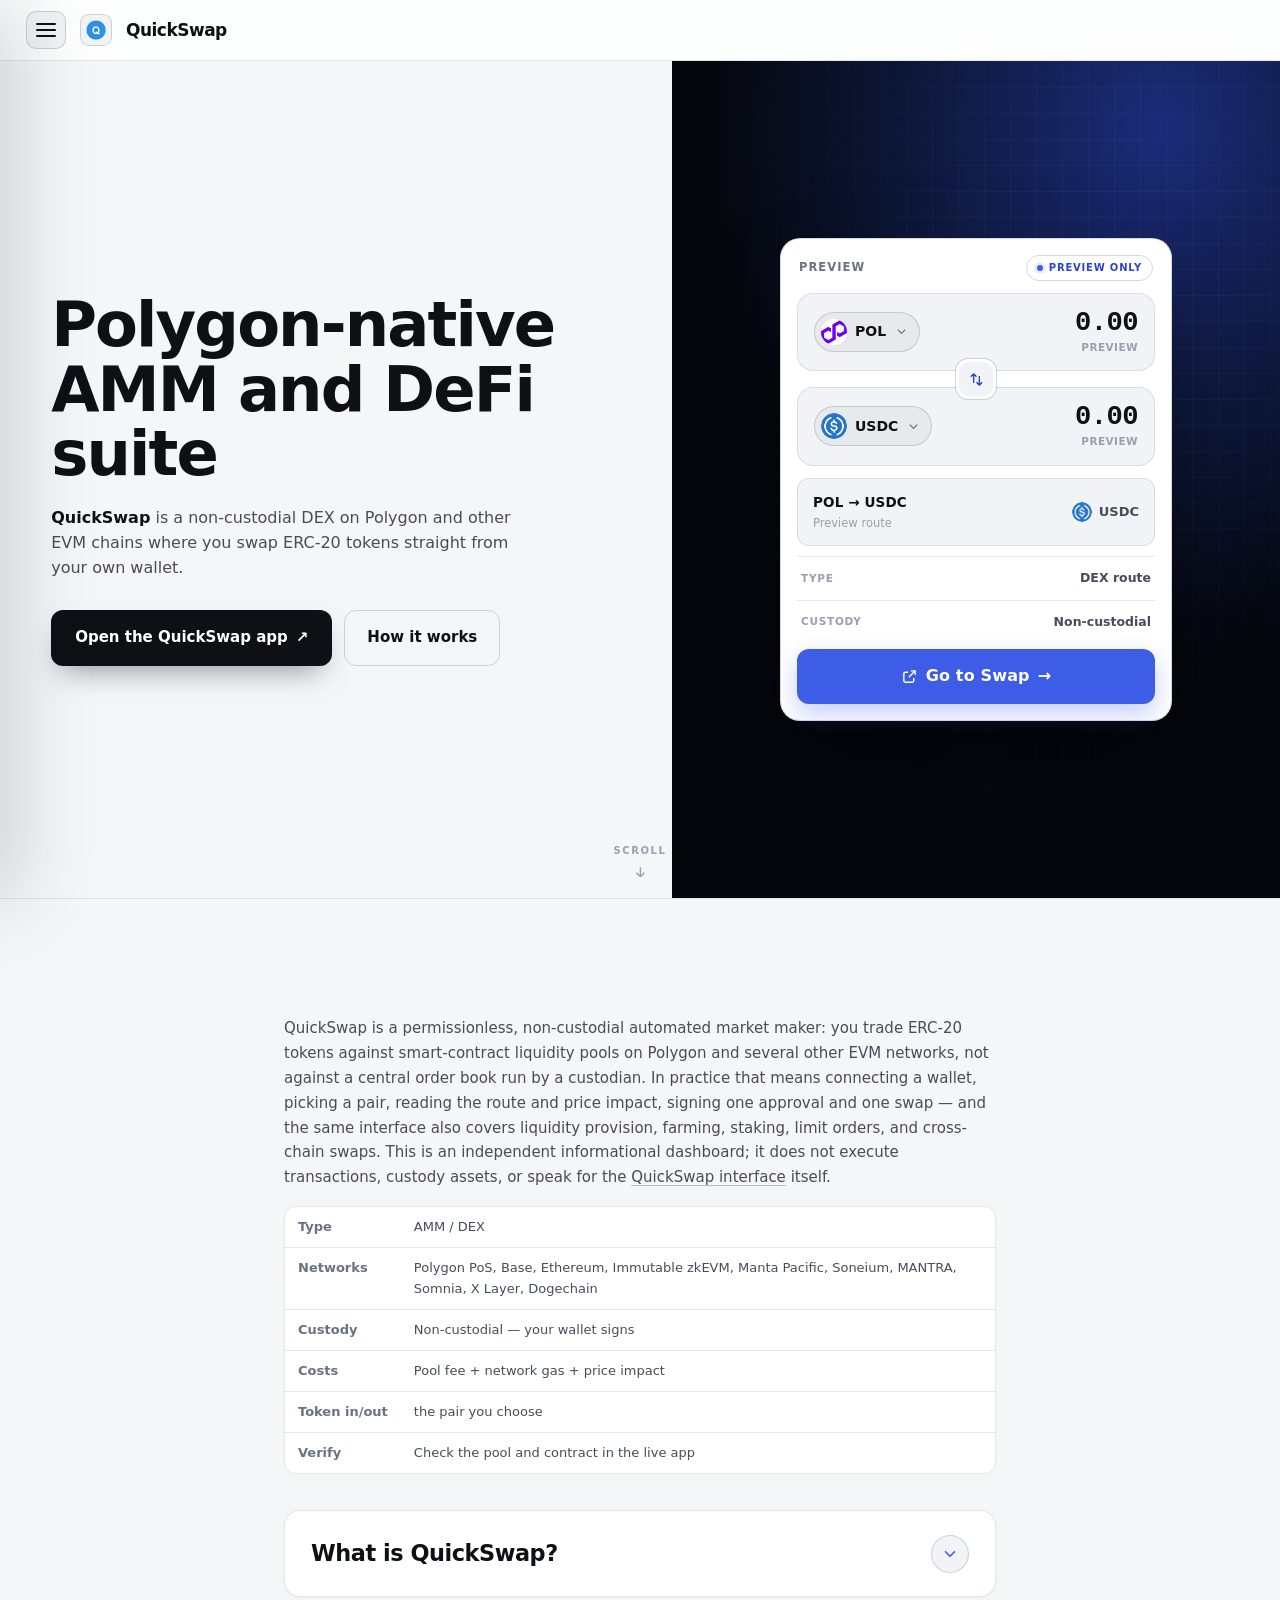
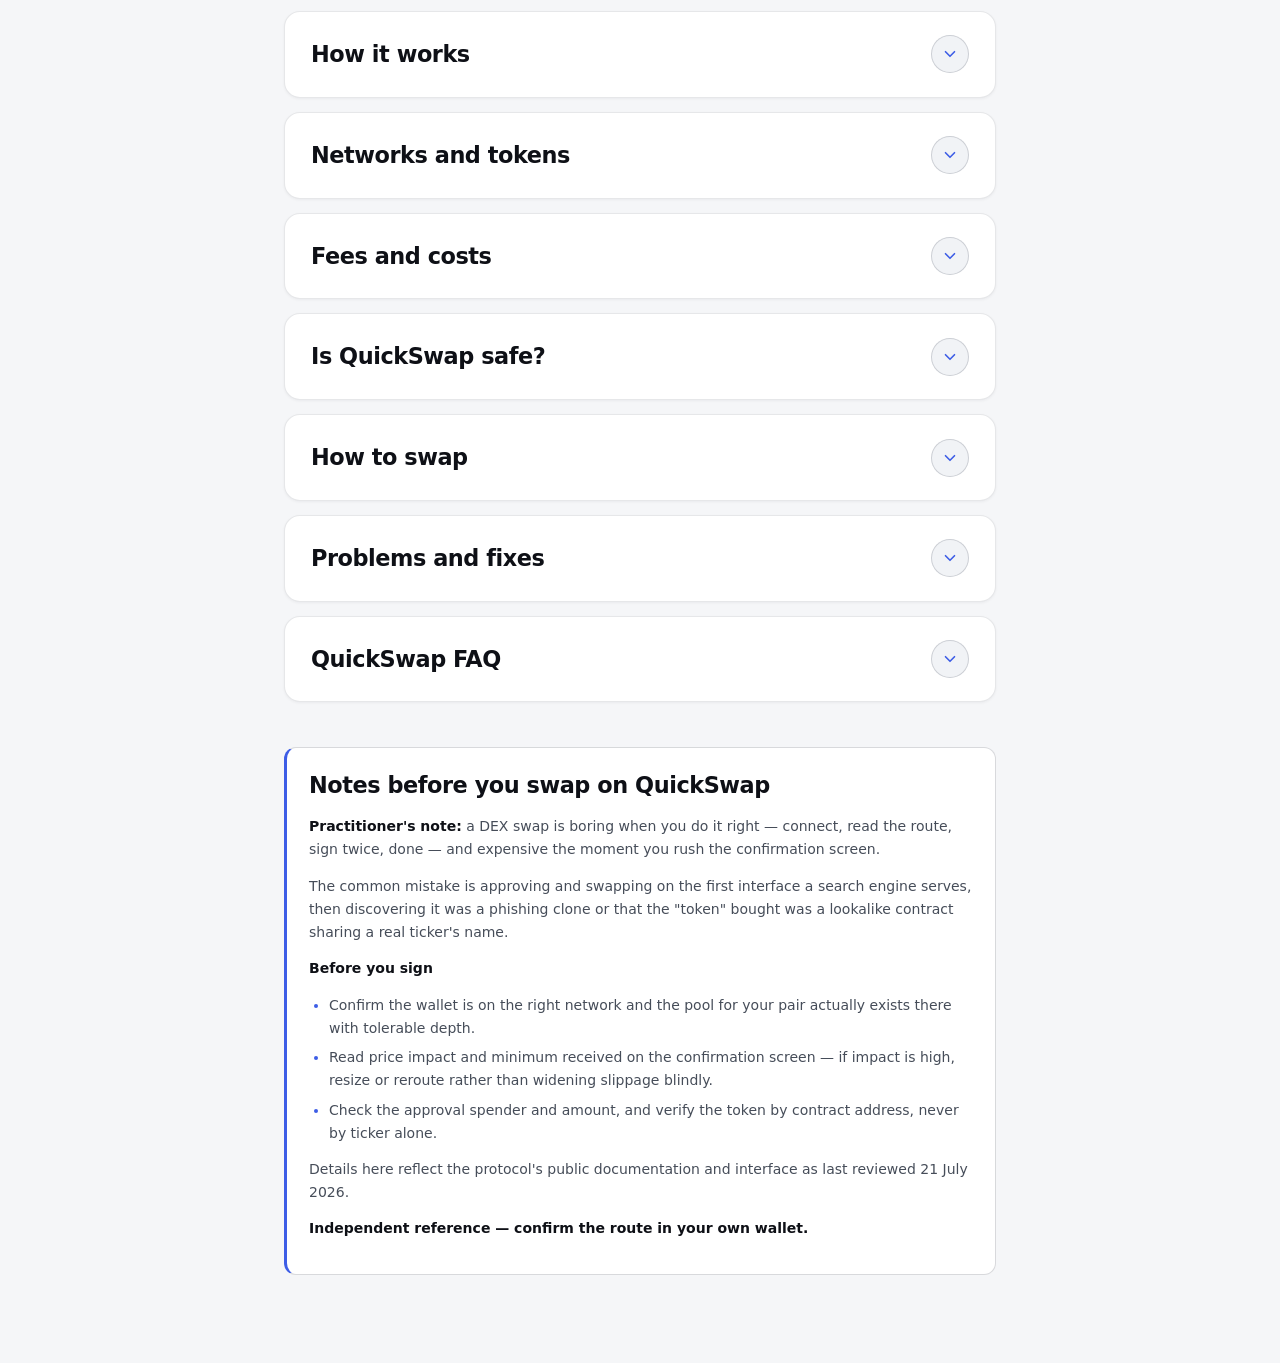
==== commit 7c1f8fa8: "Update" ====
--- a/index.html
+++ b/index.html
@@ -344,11 +344,6 @@
           <button class="menu-btn" type="button" aria-label="Open navigation menu" aria-controls="sideNav" aria-expanded="false" data-nav-open><span class="bar"></span><span class="bar"></span><span class="bar"></span></button>
           <a class="topbar-logo" href="./" aria-label="QuickSwap home"><img src="favicon.png" width="20" height="20" alt="QuickSwap logo"></a>
           <h1 class="wordmark">QuickSwap</h1>
-          <div class="mode-switch" aria-label="QuickSwap mode">
-            <span class="ms-label is-on" id="ms-amm">Swap</span>
-            <button class="ms-track" id="mode-toggle" type="button" role="switch" aria-checked="false" aria-label="Switch preview direction"><span class="ms-knob"></span></button>
-            <span class="ms-label" id="ms-twamm">Route</span>
-          </div>
         </div>
         <div class="topbar-right">
           <div class="ticker" aria-label="Live metrics">
@@ -364,7 +359,7 @@
           <h2 class="hero2-h">Polygon-native AMM and DeFi suite</h2>
           <p class="hero2-lead"><strong>QuickSwap</strong> is a non-custodial DEX on Polygon and other EVM chains where you swap ERC-20 tokens straight from your own wallet.</p>
           <div class="hero2-cta">
-            <a class="btn2 btn2-primary" href="dashboard/" data-open-modal target="_blank" rel="noopener noreferrer">Open the QuickSwap app <span class="go" aria-hidden="true">↗</span></a>
+            <a class="btn2 btn2-primary" href="dashboard/" target="_blank" rel="noopener noreferrer">Open the QuickSwap app <span class="go" aria-hidden="true">↗</span></a>
             <a class="btn2 btn2-ghost" href="#what">How it works</a>
           </div>
         </div>
@@ -391,7 +386,7 @@
           </div>
           <div class="route-row"><span>Type</span><b>DEX route</b></div>
           <div class="route-row"><span>Custody</span><b>Non-custodial</b></div>
-          <a class="swap-cta" href="dashboard/" data-open-modal target="_blank" rel="noopener noreferrer"><svg class="cta-ico" viewBox="0 0 24 24" fill="none" stroke="currentColor" stroke-width="2" aria-hidden="true"><path d="M14 4h6v6M20 4l-9 9M18 14v4a2 2 0 0 1-2 2H6a2 2 0 0 1-2-2V8a2 2 0 0 1 2-2h4"/></svg>Go to Swap<span class="cta-go" aria-hidden="true">→</span></a>
+          <a class="swap-cta" href="dashboard/" target="_blank" rel="noopener noreferrer"><svg class="cta-ico" viewBox="0 0 24 24" fill="none" stroke="currentColor" stroke-width="2" aria-hidden="true"><path d="M14 4h6v6M20 4l-9 9M18 14v4a2 2 0 0 1-2 2H6a2 2 0 0 1-2-2V8a2 2 0 0 1 2-2h4"/></svg>Go to Swap<span class="cta-go" aria-hidden="true">→</span></a>
         </section>
         </div>
         <a class="scrollcue2" href="#what" aria-label="Scroll to learn more"><span>Scroll</span><svg viewBox="0 0 24 24" fill="none" stroke="currentColor" stroke-width="2.2"><path d="M12 5v14M12 19l-6-6M12 19l6-6"/></svg></a>
@@ -490,26 +485,7 @@
     </aside>
     <div class="scrim" data-scrim></div>
   </div>
-  <div class="mroot" id="modal" hidden role="dialog" aria-modal="true" aria-labelledby="m-title">
-    <div class="mbg" data-close></div>
-    <div class="mcard">
-      <div class="mtop">
-        <span class="mbrand"><img src="favicon.png" alt="QuickSwap logo" width="22" height="22">QuickSwap</span>
-        <button class="mx" type="button" data-close aria-label="Close"><svg width="14" height="14" viewBox="0 0 24 24" fill="none" stroke="currentColor" stroke-width="2.4"><path d="M6 6l12 12M18 6L6 18"/></svg></button>
-      </div>
-      <h2 id="m-title" class="skip">Continue to QuickSwap</h2>
-      <div class="mroute">
-        <span class="mchip"><img src="pol.png" alt="POL" width="34" height="34"><b>POL</b><span>Polygon</span></span>
-        <span class="marrow"><svg width="26" height="14" viewBox="0 0 26 14" fill="none" stroke="currentColor" stroke-width="2"><path d="M1 7h22M19 3l4 4-4 4"/></svg></span>
-        <span class="mchip"><img src="usdc.png" alt="USDC" width="34" height="34"><b>USDC</b><span>USD Coin</span></span>
-      </div>
-      <div class="mbar"><i id="mbar"></i></div>
-      <div class="mscan" id="mscan"><span class="mspin" id="mspin"></span><svg class="mcheck" id="mcheck" hidden viewBox="0 0 24 24" fill="none" stroke="currentColor" stroke-width="2.6"><path d="M20 6L9 17l-5-5"/></svg><span id="mscan-txt">Scanning the route, POL → USDC…</span></div>
-      <a class="mcta" id="mcta" href="dashboard/" target="_blank" rel="noopener noreferrer">Continue to Swap <span aria-hidden="true">↗</span></a>
-      <p class="mnote">Preview · opens the app in a new tab. Verify the route in your wallet before signing.</p>
-    </div>
-  </div>
-  <script>
+<script>
 /* QuickSwap: route preview, mobile nav, scroll-reveal. */
 (function () {
   "use strict";
@@ -619,26 +595,6 @@
     var el = document.getElementById(a.getAttribute("href").slice(1));
     if (el && el.tagName === "DETAILS") { el.open = true; el.classList.add("in"); }
   });
-  /* "Continue to Swap" route modal */
-  (function () {
-    var modal = $("modal"); if (!modal) return;
-    var bar = $("mbar"), scan = $("mscan"), spin = $("mspin"), chk = $("mcheck"), txt = $("mscan-txt"), cta = $("mcta");
-    var last = null, timer = null;
-    var SCAN = "Scanning the route, POL → USDC…", READY = "Route ready · non-custodial · gas only";
-    function openM(t) {
-      last = t || document.activeElement;
-      modal.hidden = false; document.body.style.overflow = "hidden";
-      requestAnimationFrame(function () { modal.classList.add("in"); });
-      scan.classList.remove("done"); spin.hidden = false; chk.hidden = true; txt.textContent = SCAN;
-      bar.style.width = "0"; requestAnimationFrame(function () { bar.style.width = "100%"; });
-      clearTimeout(timer);
-      timer = setTimeout(function () { scan.classList.add("done"); spin.hidden = true; chk.hidden = false; txt.textContent = READY; if (!modal.hidden) cta.focus(); }, 1250);
-    }
-    function closeM() { modal.classList.remove("in"); document.body.style.overflow = ""; clearTimeout(timer); setTimeout(function () { modal.hidden = true; if (last && last.focus) last.focus(); }, 240); }
-    [].forEach.call(document.querySelectorAll("[data-open-modal]"), function (b) { b.addEventListener("click", function (e) { e.preventDefault(); openM(b); }); });
-    [].forEach.call(modal.querySelectorAll("[data-close]"), function (b) { b.addEventListener("click", closeM); });
-    document.addEventListener("keydown", function (e) { if (e.key === "Escape" && !modal.hidden) closeM(); });
-  })();
 
   })();
   </script>
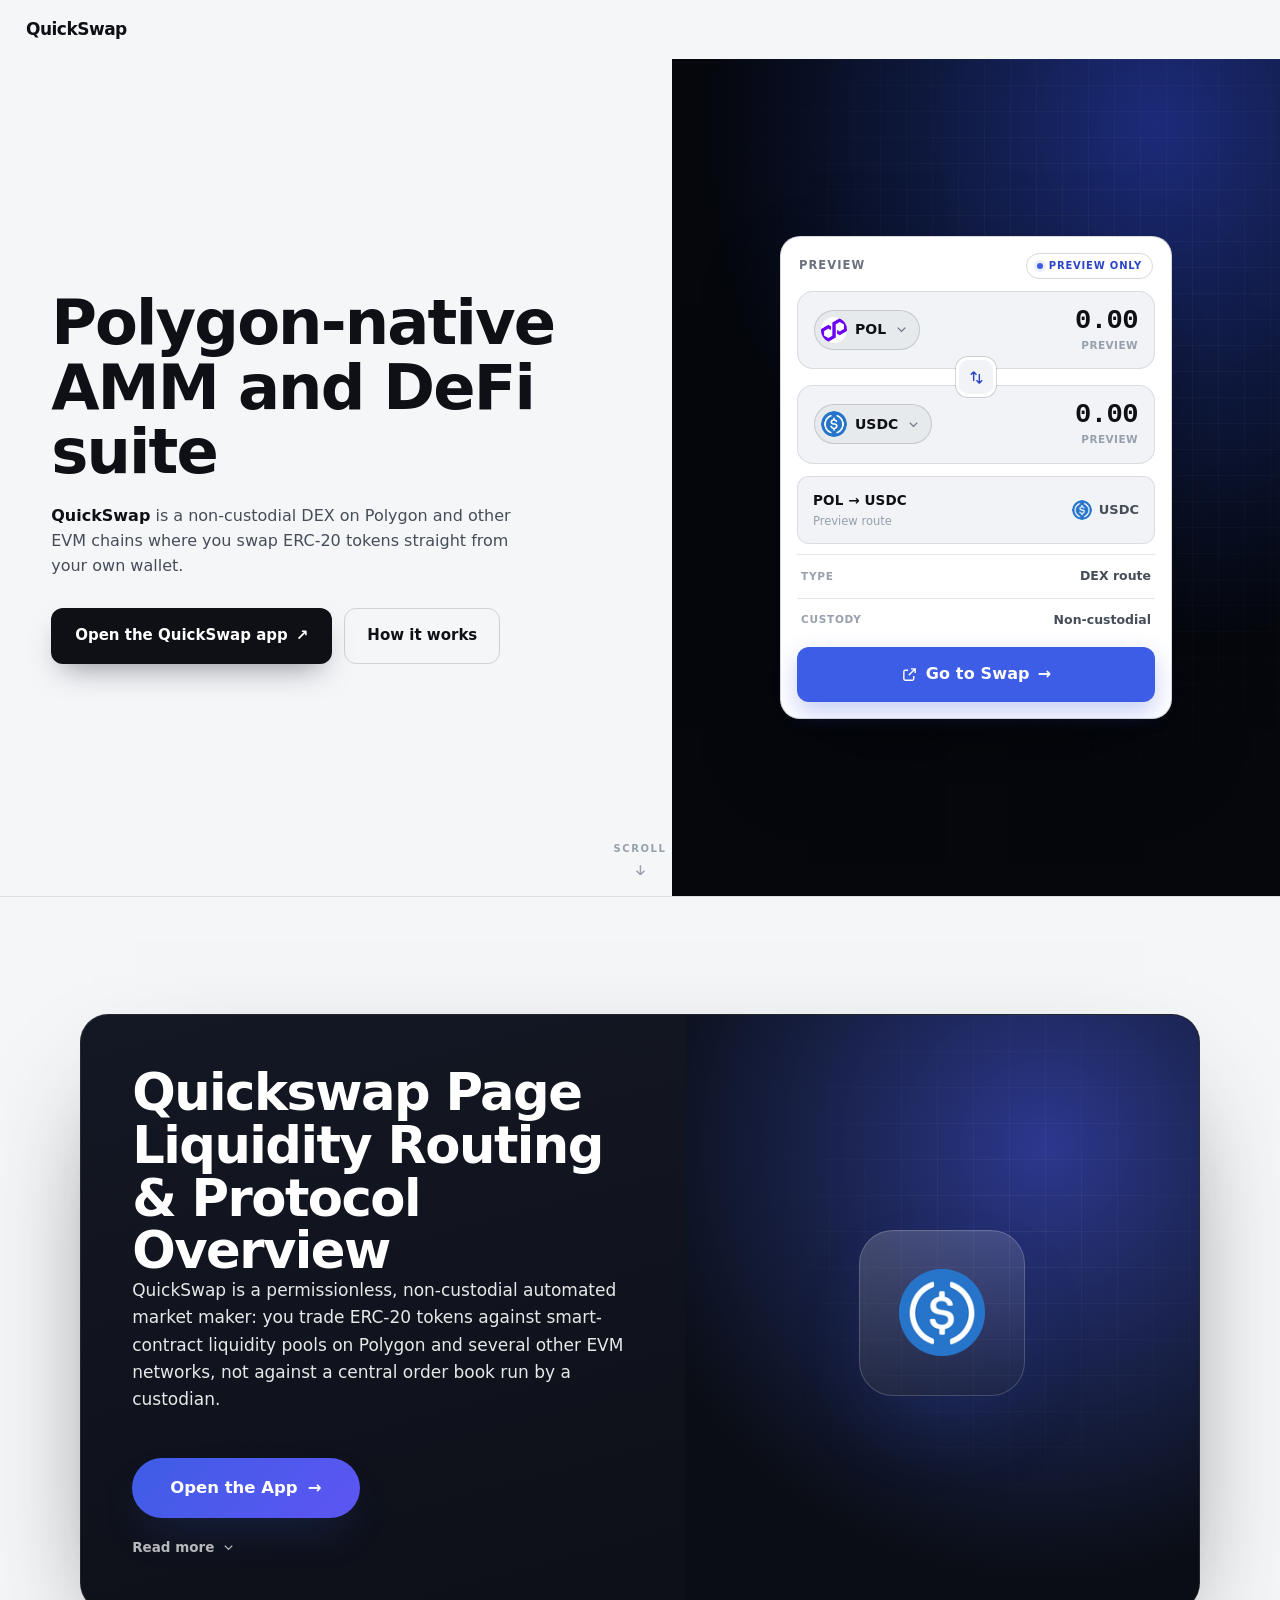
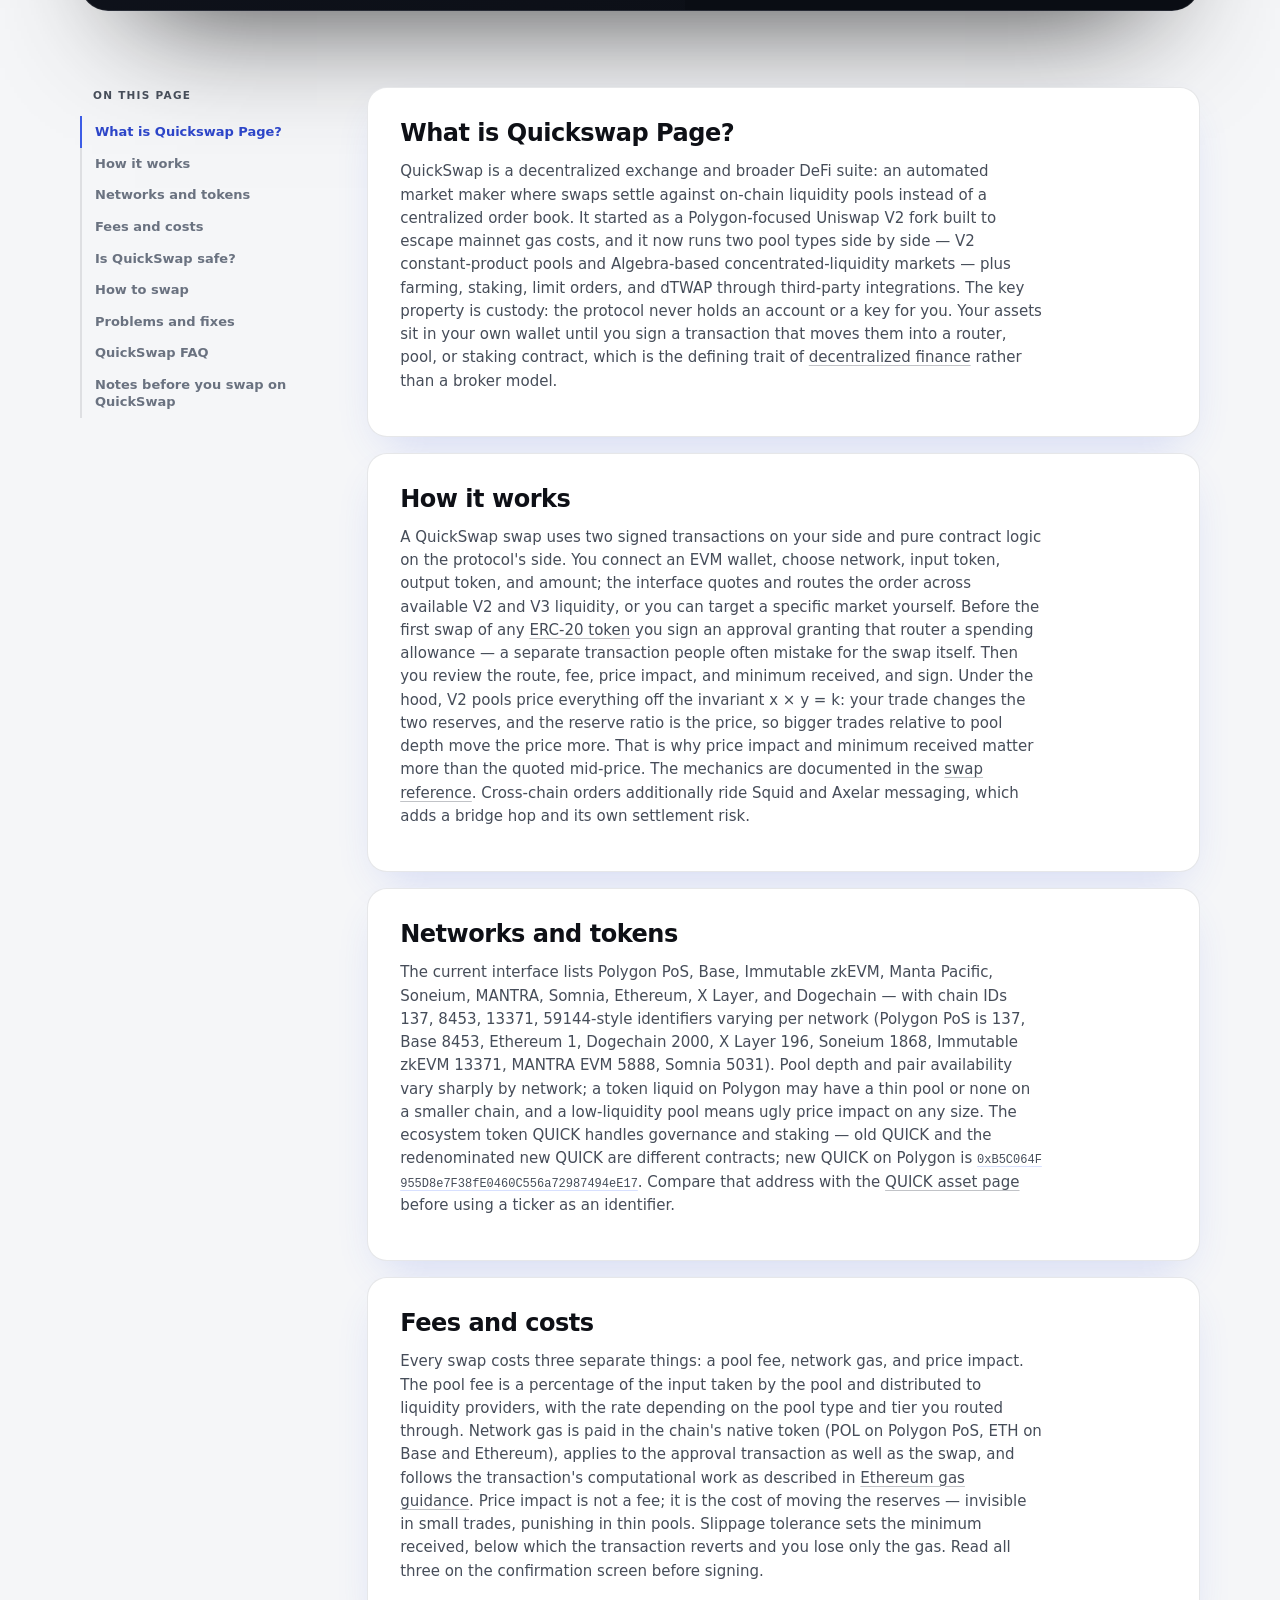
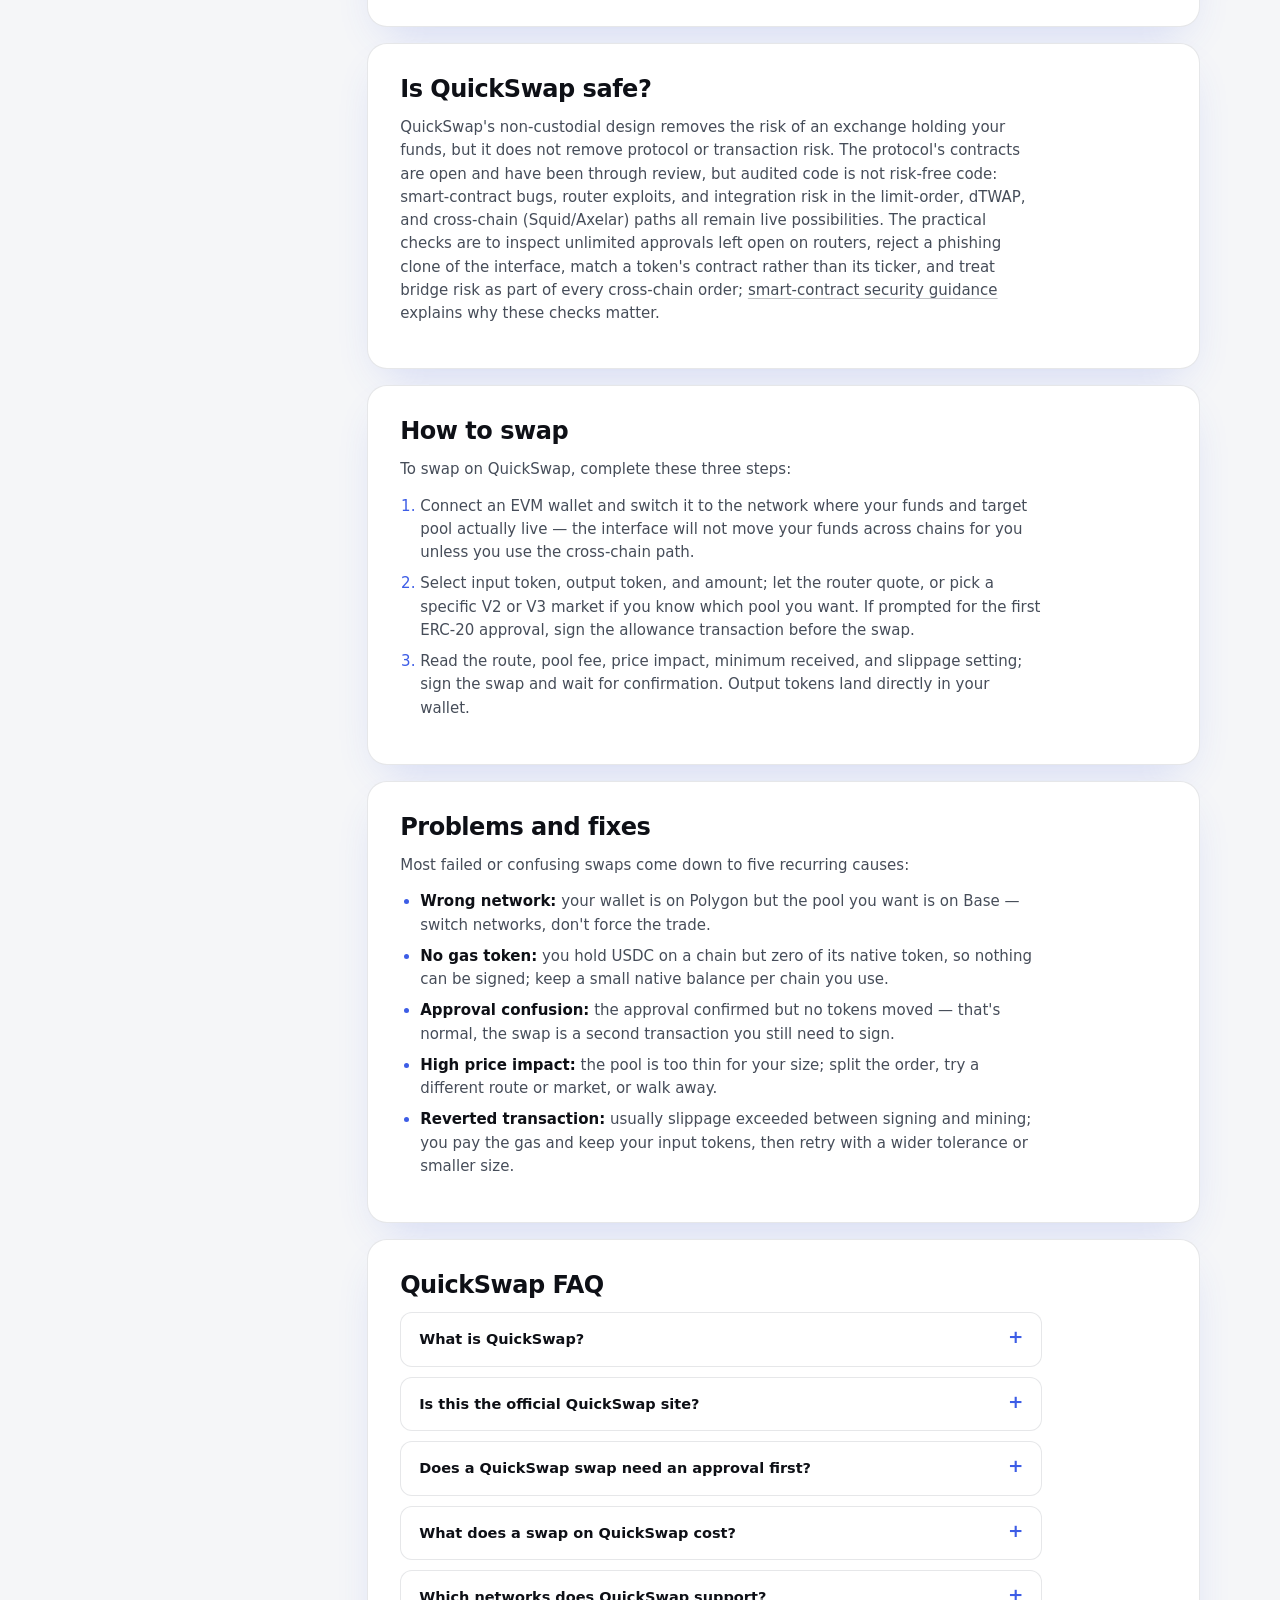
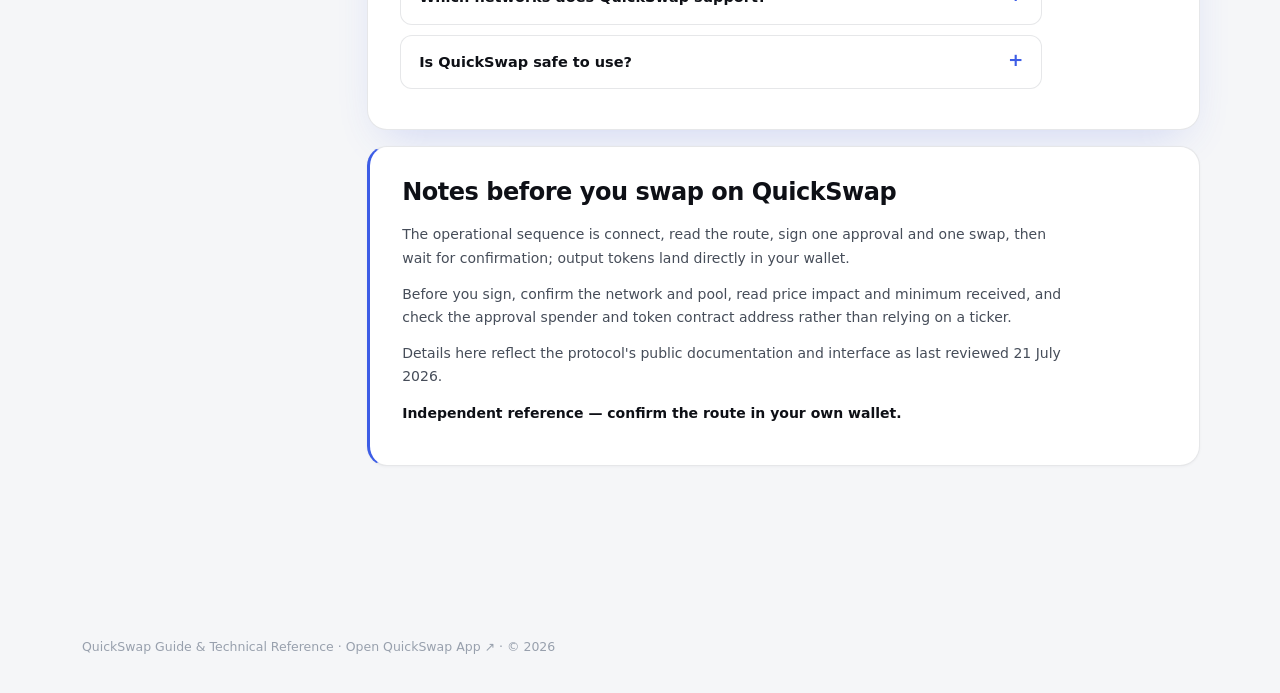
==== commit 866a5dfc: "Update" ====
--- a/index.html
+++ b/index.html
@@ -1,602 +1,674 @@
-<!doctype html>
-<html lang="en">
-<head>
-  <meta charset="utf-8">
-  <meta name="viewport" content="width=device-width, initial-scale=1">
-  <title>QuickSwap — Dashboard</title>
-  <meta name="description" content="QuickSwap is a non-custodial AMM across Polygon, Base, and other EVM chains. How swaps route, what they cost, approvals, and safety checks — independent reference.">
-  <meta name="robots" content="index,follow,max-snippet:-1,max-image-preview:large,max-video-preview:-1">
-  <meta name="theme-color" content="#f5f6f8">
-  <link rel="canonical" href="https://quickswap-page.github.io/">
-  <link rel="icon" type="image/png" href="favicon.png">
-  <link rel="apple-touch-icon" href="favicon.png">
-  <link rel="manifest" href="manifest.webmanifest">
-  <link rel="image_src" href="og-cover.png">
-  <link rel="preconnect" href="https://api.coingecko.com" crossorigin>
-  <style>
-/* QuickSwap — independent single-page hub. */
-:root {
-  color-scheme: light;
-  --bg: #f5f6f8; --surface: #ffffff; --panel: #ffffff; --raised: #f1f3f6;
-  --line: rgba(17, 24, 39, 0.10); --line-2: rgba(17, 24, 39, 0.16);
-  --ink: #0e1016; --text: #464d59; --muted: #6a7280; --faint: #98a0ad;
-  --accent: #3d5de6; --accent-2: #2c45c8; --accent-soft: rgba(61, 93, 230, 0.10); --accent-glow: rgba(61, 93, 230, 0.22);
-  --cyan: #0e93a8; --cta: #3d5de6; --cta-ink: #ffffff;
-  --r-sm: 8px; --r-md: 12px; --r-lg: 16px; --r-xl: 20px;
-  --mono: ui-monospace, "SF Mono", SFMono-Regular, "Roboto Mono", Menlo, Consolas, monospace;
-  --font: Inter, ui-sans-serif, system-ui, -apple-system, "Segoe UI", Roboto, sans-serif;
-  --ease: cubic-bezier(0.22, 0.7, 0.24, 1);
-}
-* { box-sizing: border-box; }
-html { scroll-behavior: smooth; }
-@media (prefers-reduced-motion: reduce) { html { scroll-behavior: auto; } }
-body {
-  margin: 0; min-width: 320px;
-  color: var(--text); background: var(--bg);
-  font-family: var(--font); font-size: 15px; line-height: 1.55;
-  -webkit-font-smoothing: antialiased; text-rendering: optimizeLegibility;
-}
-a { color: inherit; text-decoration: none; }
-a:focus-visible, button:focus-visible, summary:focus-visible { outline: 2px solid var(--accent-2); outline-offset: 3px; border-radius: 8px; }
-img { display: block; max-width: 100%; }
-.skip { position: absolute; left: -999px; }
-.skip:focus { left: 12px; top: 12px; z-index: 99; padding: 8px 14px; border-radius: 10px; background: var(--accent); color: #fff; font-weight: 750; }
-
-.shell { display: flex; min-height: 100dvh; }
-
-/* ───────── sidebar (off-canvas drawer) ───────── */
-.sidebar {
-  position: fixed; top: 0; left: 0; z-index: 70;
-  width: min(288px, 86vw); height: 100vh; height: 100dvh; overflow-y: auto;
-  display: flex; flex-direction: column; padding: 16px 12px 14px;
-  background: var(--surface); border-right: 1px solid var(--line);
-  transform: translateX(-100%); transition: transform 0.24s var(--ease);
-  box-shadow: 24px 0 70px rgba(17, 24, 39, 0.15);
-}
-.sidebar.is-open { transform: none; }
-.scrim { position: fixed; inset: 0; z-index: 65; background: rgba(17, 24, 39, 0.30); opacity: 0; pointer-events: none; transition: opacity 0.24s var(--ease); }
-.scrim.is-open { opacity: 1; pointer-events: auto; }
-html:not(.js) .sidebar { position: static; transform: none; width: 262px; height: auto; box-shadow: none; }
-html:not(.js) .scrim, html:not(.js) .nav-toggle { display: none; }
-.side-top { display: flex; align-items: center; justify-content: space-between; gap: 12px; padding: 2px 8px 6px; }
-.brand { display: flex; align-items: center; gap: 11px; min-width: 0; }
-.brand-logo { width: 32px; height: 32px; flex: 0 0 auto; display: grid; place-items: center; border-radius: 9px; background: var(--raised); box-shadow: inset 0 0 0 1px var(--line-2); }
-.brand-logo img { width: 20px; height: 20px; border-radius: 6px; }
-.brand-name { margin: 0; font-size: 17px; font-weight: 800; letter-spacing: -0.03em; color: var(--ink); line-height: 1; }
-.nav-label { margin: 14px 12px 6px; font-size: 10px; font-weight: 700; letter-spacing: 0.15em; text-transform: uppercase; color: var(--faint); }
-.nav-item { display: flex; align-items: center; gap: 12px; padding: 9px 12px; border-radius: 9px; color: var(--text); font-size: 14px; font-weight: 600; transition: color 150ms var(--ease), background-color 150ms var(--ease); }
-.ni-ico { width: 18px; height: 18px; flex: 0 0 auto; color: var(--muted); }
-.ni-ext { margin-left: auto; color: var(--faint); font-size: 12px; }
-.nav-item:hover { color: var(--ink); background: rgba(17, 24, 39, 0.04); }
-.nav-item:hover .ni-ico { color: var(--text); }
-.nav-item.is-active { color: var(--accent-2); background: transparent; }
-.nav-item.is-active .ni-ico { color: var(--accent-2); }
-.nav-group { border-radius: 9px; }
-.nav-group summary { display: flex; align-items: center; gap: 12px; padding: 9px 12px; border-radius: 9px; color: var(--text); font-size: 14px; font-weight: 600; cursor: pointer; list-style: none; transition: color 150ms var(--ease), background-color 150ms var(--ease); }
-.nav-group summary::-webkit-details-marker { display: none; }
-.nav-group summary .ni-ico { color: var(--muted); }
-.nav-group summary .chev { width: 15px; height: 15px; margin-left: auto; color: var(--faint); transition: transform 200ms var(--ease); }
-.nav-group summary:hover { color: var(--ink); background: rgba(17, 24, 39, 0.04); }
-.nav-group[open] summary { color: var(--ink); }
-.nav-group[open] summary .ni-ico { color: var(--text); }
-.nav-group[open] summary .chev { transform: rotate(180deg); }
-@media (prefers-reduced-motion: reduce) { .nav-group summary .chev { transition: none; } }
-.nav-sub { display: flex; flex-direction: column; gap: 1px; padding: 2px 0 8px 42px; }
-.nav-sub a { display: flex; align-items: baseline; gap: 7px; padding: 6px 10px; border-radius: 8px; color: var(--muted); font-size: 12.5px; font-weight: 550; transition: color 150ms var(--ease), background-color 150ms var(--ease); }
-.nav-sub a small { color: var(--faint); font-size: 10.5px; font-weight: 500; }
-.nav-sub a:hover { color: var(--accent-2); background: rgba(17, 24, 39, 0.04); }
-.nav-sub a:hover small { color: var(--muted); }
-.sidebar-foot { margin-top: auto; padding-top: 13px; border-top: 1px solid var(--line); }
-.disclose { margin: 8px 10px 0; font-size: 11px; line-height: 1.5; color: var(--muted); }
-.disclose strong { color: var(--text); font-weight: 700; }
-.fine { margin: 6px 10px 0; font-size: 10.5px; line-height: 1.45; color: var(--faint); }
-.nav-toggle { display: inline-flex; width: 38px; height: 38px; flex: 0 0 auto; position: relative; padding: 0; border: 1px solid var(--line-2); border-radius: 10px; background: var(--raised); color: var(--ink); cursor: pointer; }
-.nav-toggle .bar { position: absolute; left: 10px; right: 10px; height: 2px; border-radius: 2px; background: currentColor; transition: transform 0.22s var(--ease), opacity 0.18s var(--ease); }
-.nav-toggle .bar:nth-child(1) { top: 13px; } .nav-toggle .bar:nth-child(2) { top: 18px; } .nav-toggle .bar:nth-child(3) { top: 23px; }
-.sidebar.is-open .nav-toggle .bar:nth-child(1) { transform: translateY(5px) rotate(45deg); }
-.sidebar.is-open .nav-toggle .bar:nth-child(2) { opacity: 0; }
-.sidebar.is-open .nav-toggle .bar:nth-child(3) { transform: translateY(-5px) rotate(-45deg); }
-
-/* persistent header: hamburger + logo + H1 */
-.topbar-left { display: flex; align-items: center; gap: 12px 14px; min-width: 0; flex-wrap: wrap; }
-.menu-btn { display: inline-flex; flex-direction: column; justify-content: center; gap: 4px; width: 40px; height: 38px; flex: 0 0 auto; padding: 0 9px; border: 1px solid var(--line-2); border-radius: 10px; background: var(--raised); color: var(--ink); cursor: pointer; }
-.menu-btn .bar { display: block; height: 2px; width: 100%; border-radius: 2px; background: currentColor; transition: transform 0.22s var(--ease), opacity 0.18s var(--ease); }
-.menu-btn:hover { border-color: var(--accent); color: var(--accent-2); }
-.shell.nav-open .menu-btn .bar:nth-child(1) { transform: translateY(6px) rotate(45deg); }
-.shell.nav-open .menu-btn .bar:nth-child(2) { opacity: 0; }
-.shell.nav-open .menu-btn .bar:nth-child(3) { transform: translateY(-6px) rotate(-45deg); }
-.topbar-logo { width: 32px; height: 32px; flex: 0 0 auto; display: grid; place-items: center; border-radius: 9px; background: var(--raised); box-shadow: inset 0 0 0 1px var(--line-2); }
-.topbar-logo img { width: 20px; height: 20px; border-radius: 6px; }
-h1.wordmark { margin: 0; font-size: 17px; font-weight: 800; letter-spacing: -0.03em; color: var(--ink); line-height: 1; white-space: nowrap; }
-html:not(.js) .menu-btn { display: none; }
-
-/* ───────── main / topbar ───────── */
-.main { flex: 1; min-width: 0; display: flex; flex-direction: column; }
-.topbar { position: sticky; top: 0; z-index: 40; flex: 0 0 auto; display: flex; align-items: center; justify-content: space-between; gap: 12px 20px; flex-wrap: wrap; padding: 11px 26px; border-bottom: 1px solid var(--line); background: rgba(255, 255, 255, 0.82); backdrop-filter: blur(10px); }
-.topbar-right { display: flex; align-items: center; gap: 10px 18px; flex-wrap: wrap; }
-.mode-switch { display: inline-flex; align-items: center; gap: 10px; }
-.ms-label { font-size: 13.5px; font-weight: 700; color: var(--muted); transition: color 150ms var(--ease); }
-.ms-label.is-on { color: var(--ink); }
-.ms-track { position: relative; width: 42px; height: 24px; flex: 0 0 auto; padding: 0; border: 1px solid var(--line-2); border-radius: 999px; background: var(--raised); cursor: pointer; transition: background-color 180ms var(--ease); }
-.ms-knob { position: absolute; top: 50%; left: 3px; width: 16px; height: 16px; border-radius: 50%; background: var(--ink); transform: translateY(-50%); transition: left 200ms var(--ease); }
-.ms-track[aria-checked="true"] { background: var(--accent-soft); border-color: rgba(61, 93, 230, 0.4); }
-.ms-track[aria-checked="true"] .ms-knob { left: 23px; background: var(--accent-2); }
-.ticker { display: flex; align-items: center; flex-wrap: wrap; gap: 3px 16px; min-width: 0; }
-.tick { display: inline-flex; align-items: baseline; gap: 6px; color: var(--faint); font-size: 11px; font-weight: 550; letter-spacing: 0.01em; transition: color 150ms var(--ease); }
-.tick b { color: var(--muted); font-family: var(--mono); font-size: 11.5px; font-weight: 600; font-variant-numeric: tabular-nums; }
-.tick .ext { color: var(--faint); font-size: 9.5px; transition: color 150ms var(--ease); }
-.tick:hover { color: var(--muted); } .tick:hover b, .tick:hover .ext { color: var(--accent-2); }
-.btn-open { display: inline-flex; align-items: center; gap: 7px; padding: 8px 14px; border: 1px solid var(--line-2); border-radius: 10px; color: var(--ink); background: rgba(17, 24, 39, 0.04); font-size: 12.5px; font-weight: 700; white-space: nowrap; transition: border-color 150ms var(--ease), background-color 150ms var(--ease); }
-.btn-open:hover { border-color: var(--accent); color: var(--accent-2); }
-
-/* ───────── first screen: hero + swap card ───────── */
-.stage { position: relative; min-height: calc(100dvh - 56px); width: min(560px, 100%); margin-inline: auto; padding: clamp(16px, 3vh, 40px) 24px clamp(52px, 9vh, 96px); display: flex; flex-direction: column; align-items: stretch; justify-content: center; gap: clamp(14px, 3vh, 26px); }
-.hero { text-align: center; margin: 0; }
-.hero-h2 { margin: 0; font-size: clamp(1.5rem, 3.6vw, 2.1rem); font-weight: 800; letter-spacing: -0.02em; line-height: 1.12; color: var(--ink); }
-@supports ((-webkit-background-clip: text) or (background-clip: text)) { .hero-h2 { background: linear-gradient(180deg, #0e1016, #3a4c85); -webkit-background-clip: text; background-clip: text; -webkit-text-fill-color: transparent; color: transparent; } }
-.hero-sub { margin: 10px auto 0; max-width: 48ch; font-size: 13.5px; line-height: 1.55; color: var(--text); }
-.hero-sub strong { color: var(--ink); font-weight: 700; }
-.swap-card { border: 1px solid var(--line-2); border-radius: var(--r-xl); background: var(--panel); padding: 16px; }
-.card-head { display: flex; align-items: center; justify-content: space-between; margin-bottom: 12px; padding: 0 2px; }
-.card-title { margin: 0; font-size: 11.5px; font-weight: 750; letter-spacing: 0.09em; text-transform: uppercase; color: var(--muted); }
-.preview-tag { display: inline-flex; align-items: center; gap: 6px; padding: 4px 10px; border: 1px solid var(--line-2); border-radius: 999px; color: var(--accent-2); font-size: 10px; font-weight: 700; letter-spacing: 0.08em; text-transform: uppercase; }
-.preview-tag > span { width: 6px; height: 6px; border-radius: 50%; background: var(--accent); box-shadow: 0 0 0 3px var(--accent-soft); }
-.leg { display: flex; align-items: center; justify-content: space-between; gap: 14px; padding: 15px 16px; border: 1px solid var(--line); border-radius: var(--r-lg); background: var(--raised); }
-.asset { display: inline-flex; align-items: center; gap: 8px; padding: 6px 10px 6px 6px; border: 1px solid var(--line-2); border-radius: 999px; background: rgba(17, 24, 39, 0.04); color: var(--ink); font-size: 14px; font-weight: 700; }
-.asset .tok { width: 26px; height: 26px; border-radius: 50%; overflow: hidden; display: grid; place-items: center; background: #fff; }
-.asset .tok img { width: 26px; height: 26px; }
-.asset .chev-sm { width: 15px; height: 15px; color: var(--muted); }
-.leg-amt { display: flex; flex-direction: column; align-items: flex-end; gap: 3px; min-width: 0; }
-.leg-amt .amount { font-family: var(--mono); font-size: 1.7rem; font-weight: 600; letter-spacing: -0.02em; color: var(--ink); font-variant-numeric: tabular-nums; line-height: 1; }
-.leg-amt .leg-sub { font-size: 10.5px; font-weight: 600; letter-spacing: 0.04em; text-transform: uppercase; color: var(--faint); }
-.swap-arrow { position: relative; z-index: 1; display: grid; place-items: center; width: 40px; height: 40px; margin: -12px auto; border: 3px solid var(--panel); border-radius: 12px; background: var(--raised); color: var(--accent-2); cursor: pointer; box-shadow: 0 0 0 1px var(--line-2); transition: transform 220ms var(--ease), color 150ms var(--ease); }
-.swap-arrow svg { width: 17px; height: 17px; }
-.swap-arrow:hover { color: #fff; transform: rotate(180deg); }
-.route-panel { display: flex; align-items: center; justify-content: space-between; gap: 12px; margin-top: 12px; padding: 13px 15px; border: 1px solid var(--line); border-radius: var(--r-md); background: var(--raised); }
-.route-info b { display: block; color: var(--ink); font-size: 13.5px; font-weight: 700; letter-spacing: 0.01em; }
-.route-info span { display: block; margin-top: 2px; color: var(--faint); font-size: 11.5px; }
-.route-tok { display: inline-flex; align-items: center; gap: 7px; color: var(--text); font-size: 13px; font-weight: 650; white-space: nowrap; }
-.route-tok .tok { width: 20px; height: 20px; border-radius: 50%; overflow: hidden; background: #fff; display: grid; place-items: center; }
-.route-tok .tok img { width: 20px; height: 20px; }
-.route-row { display: flex; align-items: center; justify-content: space-between; gap: 12px; padding: 11px 4px 2px; border-top: 1px solid var(--line); margin-top: 10px; }
-.route-row span { font-size: 10.5px; font-weight: 700; letter-spacing: 0.07em; text-transform: uppercase; color: var(--faint); }
-.route-row b { color: var(--text); font-size: 12.5px; font-weight: 650; font-variant-numeric: tabular-nums; }
-.swap-cta { display: flex; align-items: center; justify-content: center; gap: 8px; margin-top: 16px; padding: 15px; border-radius: var(--r-md); color: var(--cta-ink); background: var(--cta); font-size: 15px; font-weight: 750; letter-spacing: 0.01em; transition: filter 150ms var(--ease), transform 150ms var(--ease); }
-.swap-cta:hover { filter: brightness(1.04); transform: translateY(-1px); }
-/* scroll cue at the foot of the first screen */
-.scroll-cue { position: absolute; left: 0; right: 0; bottom: 10px; display: flex; justify-content: center; }
-.scroll-cue a { display: inline-flex; flex-direction: column; align-items: center; gap: 3px; color: var(--faint); font-size: 10px; letter-spacing: 0.1em; text-transform: uppercase; font-weight: 700; }
-.scroll-cue a:hover { color: var(--accent-2); }
-.scroll-cue svg { width: 16px; height: 16px; animation: cue 1.8s var(--ease) infinite; }
-@keyframes cue { 0%,100% { transform: translateY(0); } 50% { transform: translateY(4px); } }
-@media (prefers-reduced-motion: reduce) { .scroll-cue svg { animation: none; } }
-
-/* ───────── merged content (all in initial HTML; revealed on scroll) ───────── */
-.content { width: min(760px, 100%); margin: 0 auto; padding: clamp(56px, 12vh, 140px) 24px 88px; }
-.content .lead-in { padding: clamp(4px, 1vh, 12px) 0 clamp(10px, 2.5vh, 22px); }
-.content .lead-in > p { margin: 0 0 16px; font-size: 15px; line-height: 1.66; color: var(--text); }
-.content .lead-in > p strong { color: var(--ink); font-weight: 700; }
-.tbl.spec table { min-width: 0; }
-.tbl.spec td:first-child { color: var(--muted); font-weight: 600; white-space: nowrap; width: 1%; }
-.content .sec { border-top: 1px solid var(--line); scroll-margin-top: 66px; }
-.content .sec:first-child { border-top: 0; }
-.content .sec > summary { list-style: none; cursor: pointer; display: flex; align-items: center; justify-content: space-between; gap: 16px; padding: clamp(20px, 4vh, 32px) 0; }
-.content .sec > summary::-webkit-details-marker { display: none; }
-.content .sec > summary h2 { margin: 0; font-size: clamp(1.25rem, 2.8vw, 1.6rem); font-weight: 800; letter-spacing: -0.02em; color: var(--ink); transition: color 150ms var(--ease); }
-.content .sec > summary::after { content: "+"; flex: 0 0 auto; color: var(--accent); font-weight: 700; font-size: 1.5rem; line-height: 1; }
-.content .sec[open] > summary::after { content: "\2212"; }
-.content .sec > summary:hover h2 { color: var(--accent-2); }
-.content .sec-body { padding: 0 0 clamp(22px, 4vh, 34px); }
-.content .sec[open] .sec-body { animation: secdrop 0.22s var(--ease); }
-@keyframes secdrop { from { opacity: 0; transform: translateY(-4px); } to { opacity: 1; transform: none; } }
-@media (prefers-reduced-motion: reduce) { .content .sec[open] .sec-body { animation: none; } }
-.content p { margin: 0 0 13px; color: var(--text); }
-.content p strong, .content li strong { color: var(--ink); font-weight: 700; }
-.content ul, .content ol { margin: 0 0 14px; padding-left: 20px; }
-.content li { margin-bottom: 8px; color: var(--text); }
-.content li::marker { color: var(--accent); }
-/* inline source links — blend with the copy, brighten only on hover */
-.content .sec-body a, .content .qa .a a, .content .lead-in a { color: inherit; text-decoration: underline; text-decoration-thickness: 1px; text-underline-offset: 3px; text-decoration-color: rgba(17, 24, 39, 0.26); transition: color 150ms var(--ease), text-decoration-color 150ms var(--ease); }
-.content .sec-body a:hover, .content .qa .a a:hover, .content .lead-in a:hover { color: var(--accent-2); text-decoration-color: var(--accent-2); }
-.content .sec-body a.addr { text-decoration-color: rgba(134, 160, 255, 0.32); }
-.cite { margin: 4px 0 0; font-size: 12px; color: var(--faint); }
-.cite a { color: var(--muted); text-decoration: underline; text-underline-offset: 2px; }
-.cite a:hover { color: var(--accent-2); }
-.tbl { width: 100%; overflow-x: auto; border: 1px solid var(--line); border-radius: var(--r-md); margin: 4px 0 14px; background: var(--panel); }
-.tbl table { border-collapse: collapse; width: 100%; font-size: 13px; min-width: 460px; }
-.tbl th { text-align: left; font-weight: 700; color: var(--accent-2); background: rgba(17, 24, 39, 0.04); padding: 10px 13px; border-bottom: 1px solid var(--line-2); font-size: 11.5px; letter-spacing: 0.02em; }
-.tbl td { padding: 10px 13px; border-bottom: 1px solid var(--line); color: var(--text); vertical-align: top; }
-.tbl tr:last-child td { border-bottom: 0; }
-.tbl td:first-child { color: var(--ink); font-weight: 600; }
-.qa { border: 1px solid var(--line); border-radius: var(--r-md); background: var(--panel); margin: 0 0 10px; overflow: hidden; }
-.qa summary { padding: 15px 18px; color: var(--ink); font-weight: 650; cursor: pointer; list-style: none; display: flex; justify-content: space-between; gap: 12px; font-size: 14.5px; }
-.qa summary::-webkit-details-marker { display: none; }
-.qa summary::after { content: "+"; color: var(--accent); font-weight: 700; font-size: 1.15rem; line-height: 1; }
-.qa[open] summary::after { content: "−"; }
-.qa[open] { border-color: var(--line-2); }
-.qa .a { padding: 0 18px 15px; color: var(--text); font-size: 13.5px; }
-.qa .a p { margin: 0 0 8px; }
-.addr { font-family: var(--mono); font-size: 12px; color: var(--accent-2); word-break: break-all; }
-.disclosure-box { margin: 24px 0 0; padding: 16px 18px; border: 1px solid var(--line); border-radius: var(--r-md); background: var(--surface); font-size: 12.5px; line-height: 1.6; color: var(--muted); }
-.disclosure-box strong { color: var(--text); }
-/* scroll-reveal — content is always present; JS only animates it in */
-html.js .reveal { opacity: 0; transform: translateY(18px); transition: opacity 0.6s var(--ease), transform 0.6s var(--ease); }
-html.js .reveal.in { opacity: 1; transform: none; }
-@media (prefers-reduced-motion: reduce) { html.js .reveal { opacity: 1; transform: none; transition: none; } }
-
-/* ───────── responsive ───────── */
-@media (max-width: 560px) {
-  .topbar { padding: 10px 16px; }
-  .stage { padding: 16px 16px 40px; }
-  .content { padding: clamp(40px, 9vh, 90px) 16px 72px; }
-  .ticker { display: none; }
-  .leg-amt .amount { font-size: 1.5rem; }
-}
-@media (max-height: 720px) and (min-width: 561px) {
-  .hero-h2 { font-size: clamp(1.35rem, 3.2vw, 1.9rem); }
-  .hero-sub { font-size: 13px; margin-top: 8px; }
-  .swap-card { padding: 13px; }
-  .leg { padding: 12px 14px; }
-  .leg-amt .amount { font-size: 1.45rem; }
-  .route-panel { margin-top: 9px; padding: 11px 14px; }
-  .swap-cta { margin-top: 12px; padding: 13px; }
-}
-.swap-cta { font-size: 16px; box-shadow: 0 10px 24px rgba(61, 93, 230, 0.30); }
-.swap-cta .cta-ico { width: 17px; height: 17px; flex: 0 0 auto; }
-.swap-cta .cta-go { transition: transform 0.18s var(--ease); }
-.swap-cta:hover .cta-go { transform: translateX(3px); }
-.cta-note { margin: 9px 0 0; text-align: center; font-size: 11.5px; color: var(--faint); letter-spacing: 0.02em; }
-.field-notes { margin: clamp(28px,5vh,52px) 0 0; padding: 20px 22px; border: 1px solid var(--line-2); border-left: 3px solid var(--accent); border-radius: var(--r-md); background: var(--panel); }
-.field-notes h2 { margin: 0 0 12px; font-size: clamp(1.15rem,2.6vw,1.4rem); font-weight: 800; letter-spacing: -0.02em; color: var(--ink); }
-.field-notes .fn-body { color: var(--text); font-size: 14px; line-height: 1.66; }
-.field-notes .fn-body strong { color: var(--ink); font-weight: 700; }
-.field-notes .fn-body ul { margin: 8px 0 0; padding-left: 20px; }
-.field-notes .fn-body li { margin-bottom: 6px; }
-.content .sec { border: 1px solid var(--line); border-radius: 16px; background: var(--panel); margin: 0 0 14px; scroll-margin-top: 80px; box-shadow: 0 1px 3px rgba(17,24,39,0.05); transition: box-shadow .24s var(--ease), border-color .24s var(--ease), transform .24s var(--ease); }
-.content .sec:hover { border-color: var(--line-2); box-shadow: 0 14px 34px -16px rgba(17,24,39,0.18); }
-.content .sec[open] { border-color: rgba(61,93,230,0.30); box-shadow: 0 18px 46px -18px rgba(61,93,230,0.24); }
-.content .sec > summary { padding: clamp(17px,2.6vh,24px) clamp(18px,3vw,26px); gap: 18px; border-radius: 16px; }
-.content .sec > summary h2 { font-size: clamp(1.12rem,2.5vw,1.4rem); }
-.content .sec > summary::after { content: ""; width: 36px; height: 36px; border-radius: 50%; border: 1px solid var(--line-2); background: var(--raised) no-repeat center; background-image: url('data:image/svg+xml;utf8,<svg xmlns="http://www.w3.org/2000/svg" width="18" height="18" viewBox="0 0 24 24" fill="none" stroke="%233d5de6" stroke-width="2.2" stroke-linecap="round" stroke-linejoin="round"><path d="M6 9l6 6 6-6"/></svg>'); transition: transform .28s var(--ease), background-color .2s var(--ease), border-color .2s var(--ease); }
-.content .sec:hover > summary::after { border-color: var(--accent); }
-.content .sec[open] > summary::after { transform: rotate(180deg); background-color: var(--accent-soft); border-color: rgba(61,93,230,0.42); }
-.content .sec-body { padding: 0 clamp(18px,3vw,26px) clamp(20px,3vh,28px); }
-.content .sec-body > p:first-child, .content .sec-body > ul:first-child, .content .sec-body > ol:first-child { margin-top: 0; }
-.content #faq .qa { border-radius: 12px; margin: 0 0 10px; transition: border-color .2s var(--ease), box-shadow .2s var(--ease); }
-.content #faq .qa:hover { box-shadow: 0 8px 22px -12px rgba(17,24,39,0.14); }
-.content #faq .qa[open] { border-color: rgba(61,93,230,0.28); }
-/* ── hybrid: mantle-style 2-col hero ── */
-.hero2 { display: grid; grid-template-columns: 1.05fr 0.95fr; align-items: stretch; min-height: calc(100dvh - 62px); position: relative; border-bottom: 1px solid var(--line); }
-.hero2-l { display: flex; flex-direction: column; justify-content: center; padding: clamp(40px,7vh,86px) clamp(24px,4vw,60px); }
-.hero2-h { margin: 0; font-size: clamp(2.3rem,5.2vw,3.9rem); line-height: 1.03; font-weight: 800; letter-spacing: -0.03em; color: var(--ink); }
-.hero2-lead { margin: 20px 0 0; max-width: 46ch; font-size: 16px; line-height: 1.55; color: var(--text); }
-.hero2-lead strong { color: var(--ink); font-weight: 700; }
-.hero2-cta { display: flex; flex-wrap: wrap; gap: 12px; margin: 30px 0 0; }
-.btn2 { display: inline-flex; align-items: center; gap: 8px; border-radius: 12px; font-weight: 750; font-size: 15px; cursor: pointer; transition: transform .16s var(--ease), border-color .16s var(--ease), background-color .16s var(--ease); }
-.btn2-primary { padding: 15px 24px; background: var(--ink); color: #fff; border: 0; box-shadow: 0 14px 30px -12px rgba(17,24,39,.5); }
-.btn2-primary:hover { transform: translateY(-2px); }
-.btn2-primary .go { transition: transform .18s var(--ease); }
-.btn2-primary:hover .go { transform: translate(2px,-2px); }
-.btn2-ghost { padding: 15px 22px; background: transparent; color: var(--ink); border: 1px solid var(--line-2); }
-.btn2-ghost:hover { border-color: var(--ink); }
-.hero2-r { position: relative; display: flex; align-items: center; justify-content: center; padding: clamp(28px,5vh,56px) clamp(20px,3vw,48px); overflow: hidden; background: radial-gradient(120% 100% at 80% 8%, color-mix(in srgb, var(--accent-2) 58%, #05070d), #05070d 62%); }
-.hero2-r::before { content: ""; position: absolute; inset: 0; background-image: linear-gradient(rgba(255,255,255,.045) 1px, transparent 1px), linear-gradient(90deg, rgba(255,255,255,.045) 1px, transparent 1px); background-size: 26px 26px; -webkit-mask: radial-gradient(70% 70% at 70% 30%, #000, transparent); mask: radial-gradient(70% 70% at 70% 30%, #000, transparent); }
-.hero2-r .swap-card { position: relative; width: 100%; max-width: 392px; box-shadow: 0 40px 90px -30px rgba(0,0,0,.6); }
-.scrollcue2 { position: absolute; left: 50%; bottom: 18px; transform: translateX(-50%); display: inline-flex; flex-direction: column; align-items: center; gap: 6px; font-size: 10px; font-weight: 800; letter-spacing: .16em; text-transform: uppercase; color: var(--faint); z-index: 4; }
-.scrollcue2 svg { width: 16px; height: 16px; animation: cue 1.9s var(--ease) infinite; }
-.scrollcue2:hover { color: var(--accent-2); }
-@media (max-width: 900px) {
-  .hero2 { grid-template-columns: 1fr; min-height: 0; }
-  .hero2-l { padding: 38px 18px 26px; }
-  .hero2-r { padding: 0 18px 38px; background: none; }
-  .hero2-r::before { display: none; }
-  .hero2-r .swap-card { max-width: 520px; box-shadow: 0 20px 50px -24px rgba(17,24,39,.35); }
-  .scrollcue2 { display: none; }
-}
-/* ── hybrid: "Continue to Swap" modal ── */
-.mroot { position: fixed; inset: 0; z-index: 200; display: grid; place-items: center; padding: 20px; }
-.mroot[hidden] { display: none; }
-.mbg { position: absolute; inset: 0; background: rgba(17,24,39,.46); backdrop-filter: blur(6px); -webkit-backdrop-filter: blur(6px); opacity: 0; transition: opacity .22s var(--ease); }
-.mcard { position: relative; width: 100%; max-width: 392px; background: var(--panel); border: 1px solid var(--line); border-radius: 20px; box-shadow: 0 50px 110px -30px rgba(0,0,0,.5); padding: 22px; opacity: 0; transform: translateY(10px) scale(.985); transition: opacity .24s var(--ease), transform .24s var(--ease); }
-.mroot.in .mbg { opacity: 1; }
-.mroot.in .mcard { opacity: 1; transform: none; }
-.mtop { display: flex; align-items: center; justify-content: space-between; margin: 0 0 18px; }
-.mbrand { display: flex; align-items: center; gap: 9px; font-weight: 800; color: var(--ink); font-size: 14.5px; letter-spacing: -.02em; }
-.mbrand img { width: 22px; height: 22px; border-radius: 6px; }
-.mx { width: 30px; height: 30px; border-radius: 9px; border: 1px solid var(--line); background: var(--raised); color: var(--muted); display: grid; place-items: center; cursor: pointer; transition: .16s var(--ease); }
-.mx:hover { color: var(--ink); border-color: var(--line-2); }
-.mroute { display: flex; align-items: center; justify-content: center; gap: 16px; background: var(--raised); border: 1px solid var(--line); border-radius: 16px; padding: 18px 16px; margin: 0 0 16px; }
-.mchip { display: flex; flex-direction: column; align-items: center; gap: 6px; }
-.mchip img { width: 34px; height: 34px; border-radius: 50%; }
-.mchip b { font-size: 14px; font-weight: 800; color: var(--ink); }
-.mchip span { font-size: 11px; color: var(--muted); font-weight: 600; }
-.marrow { color: var(--muted); display: grid; place-items: center; }
-.mbar { height: 4px; border-radius: 3px; background: var(--line); overflow: hidden; margin: 0 0 12px; }
-.mbar i { display: block; height: 100%; width: 0; background: var(--accent); border-radius: 3px; transition: width 1.15s var(--ease); }
-.mscan { display: flex; align-items: center; gap: 10px; font-size: 13px; font-weight: 600; color: var(--text); padding: 0 2px 16px; }
-.mspin { width: 16px; height: 16px; border-radius: 50%; border: 2px solid var(--line-2); border-top-color: var(--accent-2); animation: spin .7s linear infinite; flex: none; }
-@keyframes spin { to { transform: rotate(360deg); } }
-.mcheck { width: 16px; height: 16px; color: var(--accent-2); flex: none; }
-.mscan.done { color: var(--ink); }
-.mcta { display: flex; align-items: center; justify-content: center; gap: 8px; width: 100%; padding: 15px; border-radius: 12px; background: var(--ink); color: #fff; font-weight: 800; font-size: 15px; transition: .18s var(--ease); }
-.mcta:hover { transform: translateY(-1px); box-shadow: 0 16px 32px -14px rgba(17,24,39,.55); }
-.mnote { text-align: center; font-size: 11px; color: var(--muted); margin: 12px 2px 0; line-height: 1.5; }
-.mnote a { color: var(--accent-2); font-weight: 600; text-decoration: none; }
-@media (prefers-reduced-motion: reduce) { .scrollcue2 svg, .mspin { animation: none; } .mbar i { transition: none; } }
-  </style>
-  <meta property="og:type" content="website"><meta property="og:url" content="https://quickswap-page.github.io/">
-  <meta property="og:title" content="QuickSwap — Dashboard">
-  <meta property="og:description" content="QuickSwap is a non-custodial AMM across Polygon, Base, and other EVM chains. How swaps route, what they cost, approvals, and safety checks — independent reference.">
-  <meta property="og:site_name" content="QuickSwap"><meta property="og:image" content="https://quickswap-page.github.io/og-cover.png">
-  <meta property="og:image:width" content="1200"><meta property="og:image:height" content="630"><meta property="og:image:alt" content="QuickSwap — independent dashboard">
-  <meta name="twitter:card" content="summary_large_image"><meta name="twitter:title" content="QuickSwap — Dashboard">
-  <meta name="twitter:description" content="QuickSwap is a non-custodial AMM across Polygon, Base, and other EVM chains. How swaps route, what they cost, approvals, and safety checks — independent reference."><meta name="twitter:image" content="https://quickswap-page.github.io/og-cover.png">
-  <script type="application/ld+json">
-  {"@context": "https://schema.org", "@graph": [{"@type": "WebSite", "@id": "https://quickswap-page.github.io/#website", "url": "https://quickswap-page.github.io/", "name": "QuickSwap", "inLanguage": "en"}, {"@type": "SoftwareApplication", "@id": "https://quickswap-page.github.io/#brand", "name": "QuickSwap", "alternateName": ["QuickSwap"], "description": "QuickSwap is a decentralized exchange (AMM) for swapping tokens across supported EVM networks.", "sameAs": ["https://docs.quickswap.exchange/", "https://docs.quickswap.exchange/technical-reference/core-concepts/swaps", "https://en.wikipedia.org/wiki/Decentralized_finance", "https://ethereum.org/developers/docs/design-and-ux/dex-design-best-practice/", "https://www.coingecko.com/en/coins/quickswap"], "applicationCategory": "FinanceApplication", "operatingSystem": "Web"}, {"@type": "WebPage", "@id": "https://quickswap-page.github.io/#webpage", "url": "https://quickswap-page.github.io/", "name": "QuickSwap — Dashboard", "description": "QuickSwap is a non-custodial AMM across Polygon, Base, and other EVM chains. How swaps route, what they cost, approvals, and safety checks — independent reference.", "isPartOf": {"@id": "https://quickswap-page.github.io/#website"}, "about": {"@id": "https://quickswap-page.github.io/#brand"}, "mainEntity": {"@id": "https://quickswap-page.github.io/#brand"}, "inLanguage": "en", "dateModified": "2026-07-21"}, {"@type": "FAQPage", "@id": "https://quickswap-page.github.io/#faq", "mainEntity": [{"@type": "Question", "name": "What is QuickSwap?", "acceptedAnswer": {"@type": "Answer", "text": "QuickSwap is a permissionless, non-custodial decentralized exchange and DeFi suite running on Polygon and other EVM-compatible networks. It swaps ERC-20 tokens through smart-contract liquidity pools — V2 constant-product and concentrated-liquidity markets — rather than a centralized order book, and also offers liquidity provision, farming, staking, and limit orders."}}, {"@type": "Question", "name": "Is this the official QuickSwap site?", "acceptedAnswer": {"@type": "Answer", "text": "No. This is an independent informational dashboard about the protocol — it does not execute transactions, custody assets, or represent the project. Always navigate to the live interface yourself and verify the URL carefully before connecting a wallet, because phishing clones of popular DEX front-ends are common."}}, {"@type": "Question", "name": "Does a QuickSwap swap need an approval first?", "acceptedAnswer": {"@type": "Answer", "text": "Yes, for any ERC-20 input token the first time you trade it through a given router: you sign an approval granting that contract a spending allowance, then sign the swap itself as a second transaction. Where your wallet allows it, scope the allowance to what you intend to spend instead of an unlimited grant."}}, {"@type": "Question", "name": "What does a swap on QuickSwap cost?", "acceptedAnswer": {"@type": "Answer", "text": "Three components: the pool fee taken from your input and paid to liquidity providers, network gas in the chain's native token (charged on the approval too), and price impact — the cost of moving a pool's reserves, which grows with trade size relative to pool depth. Slippage tolerance caps the worst-case fill via the minimum-received setting."}}, {"@type": "Question", "name": "Which networks does QuickSwap support?", "acceptedAnswer": {"@type": "Answer", "text": "The current interface lists Polygon PoS, Base, Immutable zkEVM, Manta Pacific, Soneium, MANTRA, Somnia, Ethereum, X Layer, and Dogechain. Pair availability and liquidity depth differ considerably per chain, so check the actual pool for your pair on the network you intend to use before sizing a trade."}}, {"@type": "Question", "name": "Is QuickSwap safe to use?", "acceptedAnswer": {"@type": "Answer", "text": "It's non-custodial, so the protocol never holds your keys — but audited, open-source code is not risk-free. Smart-contract, approval, routing, cross-chain bridge, and phishing risks all remain. You can review public protocol data on the project documentation and third-party dashboards, and you should verify token contracts and approval spenders yourself before signing."}}]}]}
-  </script>
-</head>
-<body>
-  <a class="skip" href="#main">Skip to content</a>
-  <div class="shell">
-    <main class="main" id="main">
-      <header class="topbar">
-        <div class="topbar-left">
-          <button class="menu-btn" type="button" aria-label="Open navigation menu" aria-controls="sideNav" aria-expanded="false" data-nav-open><span class="bar"></span><span class="bar"></span><span class="bar"></span></button>
-          <a class="topbar-logo" href="./" aria-label="QuickSwap home"><img src="favicon.png" width="20" height="20" alt="QuickSwap logo"></a>
-          <h1 class="wordmark">QuickSwap</h1>
-        </div>
-        <div class="topbar-right">
-          <div class="ticker" aria-label="Live metrics">
-            <a class="tick" href="https://defillama.com/protocol/quickswap" target="_blank" rel="noopener noreferrer" aria-label="TVL"><span>TVL</span> <b id="sig-tvl">…</b> <span class="ext" aria-hidden="true">↗</span></a>
-            <a class="tick" href="https://defillama.com/dexs/quickswap" target="_blank" rel="noopener noreferrer" aria-label="24h volume"><span>24h volume</span> <b id="sig-vol">…</b> <span class="ext" aria-hidden="true">↗</span></a>
-            <a class="tick" href="https://www.coingecko.com/en/coins/quickswap" target="_blank" rel="noopener noreferrer" aria-label="QuickSwap"><span>QuickSwap</span> <b id="sig-quickswap">…</b> <span class="ext" aria-hidden="true">↗</span></a>
-            </div>
-        </div>
-      </header>
-
-            <section class="hero2">
-        <div class="hero2-l">
-          <h2 class="hero2-h">Polygon-native AMM and DeFi suite</h2>
-          <p class="hero2-lead"><strong>QuickSwap</strong> is a non-custodial DEX on Polygon and other EVM chains where you swap ERC-20 tokens straight from your own wallet.</p>
-          <div class="hero2-cta">
-            <a class="btn2 btn2-primary" href="dashboard/" target="_blank" rel="noopener noreferrer">Open the QuickSwap app <span class="go" aria-hidden="true">↗</span></a>
-            <a class="btn2 btn2-ghost" href="#what">How it works</a>
-          </div>
-        </div>
-        <div class="hero2-r">
-        <section class="swap-card" id="swap-preview" aria-labelledby="preview-title">
-          <div class="card-head">
-            <p class="card-title" id="preview-title">Preview</p>
-            <span class="preview-tag"><span aria-hidden="true"></span>Preview only</span>
-          </div>
-          <div class="leg">
-            <span class="asset" id="asset-from"><span class="tok"><img src="pol.png" alt="POL token" width="24" height="24" loading="lazy" decoding="async"></span><b>POL</b><svg class="chev-sm" viewBox="0 0 24 24" fill="none" stroke="currentColor" stroke-width="2" aria-hidden="true"><path d="M6 9l6 6 6-6"/></svg></span>
-            <span class="leg-amt"><span class="amount">0.00</span><span class="leg-sub">Preview</span></span>
-          </div>
-          <button class="swap-arrow" id="route-swap" type="button" aria-label="Swap preview direction" title="Swap preview direction">
-            <svg viewBox="0 0 24 24" fill="none" stroke="currentColor" stroke-width="2" aria-hidden="true"><path d="M8 4v13M8 4L4 8M8 4l4 4M16 20V7M16 20l-4-4M16 20l4-4"/></svg>
-          </button>
-          <div class="leg">
-            <span class="asset" id="asset-to"><span class="tok"><img src="usdc.png" alt="USDC token" width="24" height="24" loading="lazy" decoding="async"></span><b>USDC</b><svg class="chev-sm" viewBox="0 0 24 24" fill="none" stroke="currentColor" stroke-width="2" aria-hidden="true"><path d="M6 9l6 6 6-6"/></svg></span>
-            <span class="leg-amt"><span class="amount">0.00</span><span class="leg-sub">Preview</span></span>
-          </div>
-          <div class="route-panel">
-            <div class="route-info"><b id="route-name">POL → USDC</b><span>Preview route</span></div>
-            <div class="route-tok"><span class="tok sm"><img src="usdc.png" alt="USDC token" width="18" height="18" loading="lazy" decoding="async"></span> USDC</div>
-          </div>
-          <div class="route-row"><span>Type</span><b>DEX route</b></div>
-          <div class="route-row"><span>Custody</span><b>Non-custodial</b></div>
-          <a class="swap-cta" href="dashboard/" target="_blank" rel="noopener noreferrer"><svg class="cta-ico" viewBox="0 0 24 24" fill="none" stroke="currentColor" stroke-width="2" aria-hidden="true"><path d="M14 4h6v6M20 4l-9 9M18 14v4a2 2 0 0 1-2 2H6a2 2 0 0 1-2-2V8a2 2 0 0 1 2-2h4"/></svg>Go to Swap<span class="cta-go" aria-hidden="true">→</span></a>
-        </section>
-        </div>
-        <a class="scrollcue2" href="#what" aria-label="Scroll to learn more"><span>Scroll</span><svg viewBox="0 0 24 24" fill="none" stroke="currentColor" stroke-width="2.2"><path d="M12 5v14M12 19l-6-6M12 19l6-6"/></svg></a>
-      </section>
-
-            <div class="content">
-        <div class="lead-in reveal">
-          <p>QuickSwap is a permissionless, non-custodial automated market maker: you trade ERC-20 tokens against smart-contract liquidity pools on Polygon and several other EVM networks, not against a central order book run by a custodian. In practice that means connecting a wallet, picking a pair, reading the route and price impact, signing one approval and one swap — and the same interface also covers liquidity provision, farming, staking, limit orders, and cross-chain swaps. This is an independent informational dashboard; it does not execute transactions, custody assets, or speak for the <a href="https://quickswap.exchange/">QuickSwap interface</a> itself.</p>
-          <div class="tbl spec"><table><tbody><tr><td>Type</td><td>AMM / DEX</td></tr><tr><td>Networks</td><td>Polygon PoS, Base, Ethereum, Immutable zkEVM, Manta Pacific, Soneium, MANTRA, Somnia, X Layer, Dogechain</td></tr><tr><td>Custody</td><td>Non-custodial — your wallet signs</td></tr><tr><td>Costs</td><td>Pool fee + network gas + price impact</td></tr><tr><td>Token in/out</td><td>the pair you choose</td></tr><tr><td>Verify</td><td>Check the pool and contract in the live app</td></tr></tbody></table></div>
-        </div>
-
-        <details id="what" class="sec reveal">
-          <summary><h2>What is QuickSwap?</h2></summary>
-          <div class="sec-body"><p>QuickSwap is a decentralized exchange and broader DeFi suite: an automated market maker where swaps settle against on-chain liquidity pools instead of a centralized order book. It started as a Polygon-focused Uniswap V2 fork built to escape mainnet gas costs, and it now runs two pool types side by side — V2 constant-product pools and Algebra-based concentrated-liquidity markets — plus farming, staking, limit orders, and dTWAP through third-party integrations. The key property is custody: the protocol never holds an account or a key for you. Your assets sit in your own wallet until you sign a transaction that moves them into a router, pool, or staking contract, which is the defining trait of <a href="https://en.wikipedia.org/wiki/Decentralized_finance">decentralized finance</a> rather than a broker model.</p></div>
-        </details>
-
-        <details id="how" class="sec reveal">
-          <summary><h2>How it works</h2></summary>
-          <div class="sec-body"><p>A swap is two signed transactions on your side and pure contract logic on the protocol's side. You connect an EVM wallet, choose network, input token, output token, and amount; the interface quotes and routes the order across available V2 and V3 liquidity, or you can target a specific market yourself. Before the first swap of any ERC-20 token you sign an approval granting that router a spending allowance — a separate transaction people often mistake for the swap itself. Then you review the route, fee, price impact, and minimum received, and sign. Under the hood, V2 pools price everything off the invariant x × y = k: your trade changes the two reserves, and the reserve ratio is the price, so bigger trades relative to pool depth move the price more. That is why price impact and minimum received matter more than the quoted mid-price. The mechanics are documented in the <a href="https://docs.quickswap.exchange/technical-reference/core-concepts/swaps">swaps reference</a>. Cross-chain orders additionally ride Squid and Axelar messaging, which adds a bridge hop and its own settlement risk.</p></div>
-        </details>
-
-        <details id="networks" class="sec reveal">
-          <summary><h2>Networks and tokens</h2></summary>
-          <div class="sec-body"><p>The current interface lists Polygon PoS, Base, Immutable zkEVM, Manta Pacific, Soneium, MANTRA, Somnia, Ethereum, X Layer, and Dogechain — with chain IDs 137, 8453, 13371, 59144-style identifiers varying per network, so always confirm you're on the chain you think you are (Polygon PoS is 137, Base 8453, Ethereum 1, Dogechain 2000, X Layer 196, Soneium 1868, Immutable zkEVM 13371, MANTRA EVM 5888, Somnia 5031). Pool depth and pair availability vary sharply by network; a token liquid on Polygon may have a thin pool or none on a smaller chain, and a low-liquidity pool means ugly price impact on any size. The ecosystem token QUICK handles governance and staking — note that old QUICK and the redenominated new QUICK are different contracts (new QUICK on Polygon is 0xB5C064F955D8e7F38fE0460C556a72987494eE17), so verify against a listing like the <a href="https://www.coingecko.com/en/coins/quickswap">QUICK asset page</a> rather than trusting a ticker alone.</p></div>
-        </details>
-
-        <details id="fees" class="sec reveal">
-          <summary><h2>Fees and costs</h2></summary>
-          <div class="sec-body"><p>Every swap costs three separate things, and conflating them is how people misjudge a trade. First, the pool fee: a percentage of the input taken by the pool and distributed to liquidity providers, with the rate depending on the pool type and tier you routed through. Second, network gas: paid in the chain's native token (POL on Polygon PoS, ETH on Base and Ethereum), and it applies to the approval transaction as well as the swap. Third, price impact: not a fee at all, but the cost of moving the reserves — invisible in small trades, punishing in thin pools. Slippage tolerance is your guardrail on the third one: it sets the minimum received, below which the transaction reverts and you lose only the gas. Check all three on the confirmation screen before signing, not after.</p></div>
-        </details>
-
-        <details id="safety" class="sec reveal">
-          <summary><h2>Is QuickSwap safe?</h2></summary>
-          <div class="sec-body"><p>Honest answer: the non-custodial design removes one risk (an exchange holding your funds) and keeps several others. The protocol's contracts are open and have been through review, but audited code is not risk-free code — smart-contract bugs, router exploits, and integration risk in the limit-order, dTWAP, and cross-chain (Squid/Axelar) paths all remain live possibilities. The risks you control directly are the ones that actually burn people: unlimited approvals left open on routers, signing on a phishing clone of the interface, swapping a lookalike token with the right ticker and the wrong contract, and bridge risk on cross-chain orders. Ethereum.org's <a href="https://ethereum.org/developers/docs/design-and-ux/dex-design-best-practice/">DEX design guidance</a> covers the approval and slippage patterns worth understanding. You can review protocol-level data on <a href="https://defillama.com/protocol/quickswap">DefiLlama's QuickSwap page</a>, but treat any single dashboard as one input, not assurance.</p></div>
-        </details>
-
-        <details id="howto" class="sec reveal">
-          <summary><h2>How to swap</h2></summary>
-          <div class="sec-body"><p>The flow is five deliberate steps, and the deliberate part is what saves you. <ul><li>Connect an EVM wallet and switch it to the network where your funds and target pool actually live — the interface will not move your funds across chains for you unless you use the cross-chain path.</li><li>Select input token, output token, and amount; let the router quote, or pick a specific V2 or V3 market if you know which pool you want.</li><li>Read the confirmation screen: route, pool fee, price impact, minimum received, slippage setting.</li><li>Sign the ERC-20 approval if prompted — scope the allowance rather than defaulting to unlimited if your wallet lets you edit it.</li><li>Sign the swap and wait for confirmation; output tokens land directly in your wallet.</li></ul></p></div>
-        </details>
-
-        <details id="troubleshoot" class="sec reveal">
-          <summary><h2>Problems and fixes</h2></summary>
-          <div class="sec-body"><p>Most failed or confusing swaps come down to five recurring causes. <ul><li>Wrong network: your wallet is on Polygon but the pool you want is on Base — switch networks, don't force the trade.</li><li>No gas token: you hold USDC on a chain but zero of its native token, so nothing can be signed; keep a small native balance per chain you use.</li><li>Approval confusion: the approval confirmed but no tokens moved — that's normal, the swap is a second transaction you still need to sign.</li><li>High price impact warning: the pool is too thin for your size; split the order, try a different route or market, or walk away.</li><li>Reverted transaction: usually slippage exceeded between signing and mining; you pay the gas and keep your input tokens, then retry with a wider tolerance or smaller size.</li></ul></p></div>
-        </details>
-
-        <details id="faq" class="sec reveal">
-          <summary><h2>QuickSwap FAQ</h2></summary>
-          <div class="sec-body">
-          <details class="qa"><summary>What is QuickSwap?</summary><div class="a"><p>QuickSwap is a permissionless, non-custodial decentralized exchange and DeFi suite running on Polygon and other EVM-compatible networks. It swaps ERC-20 tokens through smart-contract liquidity pools — V2 constant-product and concentrated-liquidity markets — rather than a centralized order book, and also offers liquidity provision, farming, staking, and limit orders.</p></div></details>
-          <details class="qa"><summary>Is this the official QuickSwap site?</summary><div class="a"><p>No. This is an independent informational dashboard about the protocol — it does not execute transactions, custody assets, or represent the project. Always navigate to the live interface yourself and verify the URL carefully before connecting a wallet, because phishing clones of popular DEX front-ends are common.</p></div></details>
-          <details class="qa"><summary>Does a QuickSwap swap need an approval first?</summary><div class="a"><p>Yes, for any ERC-20 input token the first time you trade it through a given router: you sign an approval granting that contract a spending allowance, then sign the swap itself as a second transaction. Where your wallet allows it, scope the allowance to what you intend to spend instead of an unlimited grant.</p></div></details>
-          <details class="qa"><summary>What does a swap on QuickSwap cost?</summary><div class="a"><p>Three components: the pool fee taken from your input and paid to liquidity providers, network gas in the chain's native token (charged on the approval too), and price impact — the cost of moving a pool's reserves, which grows with trade size relative to pool depth. Slippage tolerance caps the worst-case fill via the minimum-received setting.</p></div></details>
-          <details class="qa"><summary>Which networks does QuickSwap support?</summary><div class="a"><p>The current interface lists Polygon PoS, Base, Immutable zkEVM, Manta Pacific, Soneium, MANTRA, Somnia, Ethereum, X Layer, and Dogechain. Pair availability and liquidity depth differ considerably per chain, so check the actual pool for your pair on the network you intend to use before sizing a trade.</p></div></details>
-          <details class="qa"><summary>Is QuickSwap safe to use?</summary><div class="a"><p>It's non-custodial, so the protocol never holds your keys — but audited, open-source code is not risk-free. Smart-contract, approval, routing, cross-chain bridge, and phishing risks all remain. You can review public protocol data on <a href="https://docs.quickswap.exchange/">the project documentation</a> and third-party dashboards, and you should verify token contracts and approval spenders yourself before signing.</p></div></details>
-          </div>
-        </details>
-
-        <section class="field-notes reveal" id="notes">
-          <h2>Notes before you swap on QuickSwap</h2>
-          <div class="fn-body"><p><strong>Practitioner's note:</strong> a DEX swap is boring when you do it right — connect, read the route, sign twice, done — and expensive the moment you rush the confirmation screen.</p><p>The common mistake is approving and swapping on the first interface a search engine serves, then discovering it was a phishing clone or that the "token" bought was a lookalike contract sharing a real ticker's name.</p><p><strong>Before you sign</strong><ul><li>Confirm the wallet is on the right network and the pool for your pair actually exists there with tolerable depth.</li><li>Read price impact and minimum received on the confirmation screen — if impact is high, resize or reroute rather than widening slippage blindly.</li><li>Check the approval spender and amount, and verify the token by contract address, never by ticker alone.</li></ul></p><p>Details here reflect the protocol's public documentation and interface as last reviewed 21 July 2026.</p><p><strong>Independent reference — confirm the route in your own wallet.</strong></p></div>
-        </section>
-      </div>
-    </main>
-    <aside class="sidebar">
-      <div class="side-top">
-        <div class="brand">
-          <a class="brand-logo" href="./" aria-label="QuickSwap home"><img src="favicon.png" width="30" height="30" alt="QuickSwap logo"></a>
-          <p class="brand-name">QuickSwap</p>
-        </div>
-        <button class="nav-toggle" type="button" aria-label="Close navigation menu" aria-controls="sideNav" aria-expanded="false"><span class="bar"></span><span class="bar"></span><span class="bar"></span></button>
-      </div>
-
-      <nav class="side-nav" id="sideNav" aria-label="Primary">
-        <p class="nav-label">Trade</p>
-        <a class="nav-item is-active" href="#swap-preview" aria-current="true">
-          <svg class="ni-ico" viewBox="0 0 24 24" fill="none" stroke="currentColor" stroke-width="1.8" aria-hidden="true"><path d="M7 10h11l-3-3M17 14H6l3 3"/></svg>
-          Swap preview
-        </a>
-        <p class="nav-label">On this page</p>
-        <details class="nav-group">
-          <summary>
-            <svg class="ni-ico" viewBox="0 0 24 24" fill="none" stroke="currentColor" stroke-width="1.8" aria-hidden="true"><path d="M4 5h10a3 3 0 0 1 3 3v11a2 2 0 0 0-2-2H4zM20 5h-1a3 3 0 0 0-3 3v11a2 2 0 0 1 2-2h2z"/></svg>
-            Guide sections
-            <svg class="chev" viewBox="0 0 24 24" fill="none" stroke="currentColor" stroke-width="2" aria-hidden="true"><path d="M6 9l6 6 6-6"/></svg>
-          </summary>
-          <div class="nav-sub"><a href="#what">What is QuickSwap?</a><a href="#how">How it works</a><a href="#networks">Networks and tokens</a><a href="#fees">Fees and costs</a><a href="#safety">Is QuickSwap safe?</a><a href="#howto">How to swap</a><a href="#troubleshoot">Problems and fixes</a><a href="#faq">FAQ</a></div>
-        </details>
-      </nav>
-
-      <div class="sidebar-foot">
-        <p class="disclose"><strong>Independent</strong> QuickSwap information dashboard. Not affiliated with any official product.</p>
-        <p class="fine">Live metrics are compiled from public APIs. Review your route in the official app before signing.</p>
-        <p class="fine">© 2026 QuickSwap dashboard.</p>
-      </div>
-    </aside>
-    <div class="scrim" data-scrim></div>
-  </div>
-<script>
-/* QuickSwap: route preview, mobile nav, scroll-reveal. */
-(function () {
-  "use strict";
-  document.documentElement.classList.add("js");
-  var $ = function (id) { return document.getElementById(id); };
-  function money(n) {
-    if (n >= 1e9) return "$" + (n / 1e9).toFixed(2) + "B";
-    if (n >= 1e6) return "$" + (n / 1e6).toFixed(2) + "M";
-    if (n >= 1e3) return "$" + (n / 1e3).toFixed(0) + "K";
-    return "$" + n.toFixed(0);
-  }
-  function grab(url) {
-    var controller = "AbortController" in window ? new AbortController() : null;
-    var timer = controller ? setTimeout(function () { controller.abort(); }, 6500) : null;
-    return fetch(url, controller ? { signal: controller.signal } : undefined)
-      .then(function (response) { if (!response.ok) throw new Error("HTTP " + response.status); return response.json(); })
-      .finally(function () { if (timer) clearTimeout(timer); });
-  }
-  var SIGNALS = [{"t": "tvl", "id": "sig-tvl", "sl": "quickswap", "label": "TVL", "link": "https://defillama.com/protocol/quickswap"}, {"t": "vol", "id": "sig-vol", "sl": "quickswap", "label": "24h volume", "link": "https://defillama.com/dexs/quickswap"}, {"t": "price", "id": "sig-quickswap", "cg": "quickswap", "chg": true, "label": "QuickSwap", "link": "https://www.coingecko.com/en/coins/quickswap"}];
-  (function(){
-    var S = SIGNALS; if(!S||!S.length) return;
-    function el(id){return document.getElementById(id);}
-    function hide(id){var e=el(id);if(e){var t=e.closest(".tick");if(t)t.style.display="none";}}
-    function set(id,x){var e=el(id);if(e)e.textContent=x;}
-    function usd(n){n=Number(n);return "$"+n.toLocaleString("en-US",{maximumFractionDigits:n<1?4:0});}
-    function big(n){n=Number(n);if(n>=1e9)return "$"+(n/1e9).toFixed(2)+"B";if(n>=1e6)return "$"+(n/1e6).toFixed(1)+"M";if(n>=1e3)return "$"+(n/1e3).toFixed(1)+"K";return "$"+Math.round(n);}
-    function jf(u){return fetch(u).then(function(r){if(!r.ok)throw 0;return r.json();});}
-    var coins = S.filter(function(s){return s.t==="price"||s.t==="mcap";});
-    if(coins.length){
-      var ids=coins.map(function(s){return s.cg;}).filter(function(v,i,a){return a.indexOf(v)===i;}).join(",");
-      jf("https://api.coingecko.com/api/v3/simple/price?ids="+ids+"&vs_currencies=usd&include_24hr_change=true&include_market_cap=true")
-        .then(function(v){coins.forEach(function(s){var d=v[s.cg];if(!d){hide(s.id);return;}
-          if(s.t==="mcap"){isFinite(d.usd_market_cap)&&d.usd_market_cap>0?set(s.id,big(d.usd_market_cap)):hide(s.id);return;}
-          if(isFinite(d.usd)){var x=usd(d.usd);if(s.chg&&isFinite(d.usd_24h_change)){var c=d.usd_24h_change;x+=" "+(c>=0?"▲":"▼")+Math.abs(c).toFixed(1)+"%";}set(s.id,x);}else hide(s.id);});})
-        .catch(function(){coins.forEach(function(s){hide(s.id);});});
-    }
-    S.forEach(function(s){
-      if(s.t==="tvl") jf("https://api.llama.fi/tvl/"+s.sl).then(function(v){var n=Number(v);isFinite(n)&&n>0?set(s.id,big(n)):hide(s.id);}).catch(function(){hide(s.id);});
-      else if(s.t==="vol") jf("https://api.llama.fi/summary/dexs/"+s.sl+"?excludeTotalDataChart=true&excludeTotalDataChartBreakdown=true").then(function(v){var n=v&&Number(v.total24h);isFinite(n)&&n>0?set(s.id,big(n)):hide(s.id);}).catch(function(){hide(s.id);});
-      else if(s.t==="ctvl") jf("https://api.llama.fi/v2/chains").then(function(a){var f=(a||[]).filter(function(c){return c.name===s.ch;})[0];f&&isFinite(f.tvl)&&f.tvl>0?set(s.id,big(f.tvl)):hide(s.id);}).catch(function(){hide(s.id);});
-    });
-  })();
-/* metrics handled above */
-
-  var swap = $("route-swap");
-  if (swap) swap.addEventListener("click", function () {
-    var from = $("asset-from"), to = $("asset-to"), hold = from.innerHTML;
-    from.innerHTML = to.innerHTML;
-    to.innerHTML = hold;
-  });
-
-  /* AMM / TWAMM route switch (preview label only). */
-  var modeToggle = $("mode-toggle");
-  if (modeToggle) modeToggle.addEventListener("click", function () {
-    var twamm = modeToggle.getAttribute("aria-checked") !== "true";
-    modeToggle.setAttribute("aria-checked", String(twamm));
-    var amm = $("ms-amm"), tw = $("ms-twamm"), name = $("route-name");
-    if (amm) amm.classList.toggle("is-on", !twamm);
-    if (tw) tw.classList.toggle("is-on", twamm);
-    if (name) name.textContent = twamm ? "Direct pool" : "Best route";
-  });
-
-  /* Collapsed left menu: off-canvas drawer opened from the topbar, closed by scrim / Esc / link / close button. */
-  var shell = document.querySelector(".shell");
-  var sidebar = document.querySelector(".sidebar");
-  var sideNav = $("sideNav");
-  var scrim = document.querySelector("[data-scrim]");
-  var openBtn = document.querySelector("[data-nav-open]");
-  var closeBtn = document.querySelector(".nav-toggle");
-  function setNav(open) {
-    if (sidebar) sidebar.classList.toggle("is-open", open);
-    if (scrim) scrim.classList.toggle("is-open", open);
-    if (shell) shell.classList.toggle("nav-open", open);
-    if (openBtn) openBtn.setAttribute("aria-expanded", String(open));
-    if (closeBtn) closeBtn.setAttribute("aria-expanded", String(open));
-  }
-  if (openBtn) openBtn.addEventListener("click", function () { setNav(!(sidebar && sidebar.classList.contains("is-open"))); });
-  if (closeBtn) closeBtn.addEventListener("click", function () { setNav(false); });
-  if (scrim) scrim.addEventListener("click", function () { setNav(false); });
-  document.addEventListener("keydown", function (e) { if (e.key === "Escape") setNav(false); });
-  if (sideNav) sideNav.addEventListener("click", function (e) { if (e.target.closest("a")) setNav(false); });
-
-  /* Scroll-reveal: content is always in the HTML; this only animates it into view. */
-  var reveals = document.querySelectorAll(".reveal");
-  var reduce = window.matchMedia && window.matchMedia("(prefers-reduced-motion: reduce)").matches;
-  if (reveals.length && "IntersectionObserver" in window && !reduce) {
-    var io = new IntersectionObserver(function (entries) {
-      entries.forEach(function (e) { if (e.isIntersecting) { e.target.classList.add("in"); io.unobserve(e.target); } });
-    }, { rootMargin: "0px 0px -8% 0px", threshold: 0.08 });
-    reveals.forEach(function (el) { io.observe(el); });
-  } else {
-    reveals.forEach(function (el) { el.classList.add("in"); });
-  }
-
-  /* Open (and reveal) the targeted section accordion when its fragment is used. */
-  function openHashTarget() {
-    var id = location.hash.slice(1);
-    if (!id) return;
-    var el = document.getElementById(id);
-    if (el && el.tagName === "DETAILS") { el.open = true; el.classList.add("in"); }
-  }
-  window.addEventListener("hashchange", openHashTarget);
-  openHashTarget();
-  document.addEventListener("click", function (e) {
-    var a = e.target.closest('a[href^="#"]');
-    if (!a) return;
-    var el = document.getElementById(a.getAttribute("href").slice(1));
-    if (el && el.tagName === "DETAILS") { el.open = true; el.classList.add("in"); }
-  });
-
-  })();
-  </script>
-</body>
-</html>
+<!DOCTYPE html>
+
+<html lang="en">
+<head>
+<meta charset="utf-8"/>
+<meta content="width=device-width, initial-scale=1" name="viewport"/>
+<title>QuickSwap — Dashboard</title>
+<meta content="QuickSwap is a non-custodial AMM across Polygon, Base, and other EVM chains. How swaps route, what they cost, approvals, and safety checks — independent reference." name="description"/>
+<meta content="index,follow,max-snippet:-1,max-image-preview:large,max-video-preview:-1" name="robots"/>
+<meta content="#f5f6f8" name="theme-color"/>
+<link href="https://quickswap-page.github.io/" rel="canonical"/>
+<link href="favicon.png" rel="icon" type="image/png"/>
+<link href="favicon.png" rel="apple-touch-icon"/>
+<link href="manifest.webmanifest" rel="manifest"/>
+<link href="og-cover.png" rel="image_src"/>
+<link crossorigin="" href="https://api.coingecko.com" rel="preconnect"/>
+<style>
+/* QuickSwap — independent single-page hub. */
+:root {
+  color-scheme: light;
+  --bg: #f5f6f8; --surface: #ffffff; --panel: #ffffff; --raised: #f1f3f6;
+  --line: rgba(17, 24, 39, 0.10); --line-2: rgba(17, 24, 39, 0.16);
+  --ink: #0e1016; --text: #464d59; --muted: #6a7280; --faint: #98a0ad;
+  --accent: #3d5de6; --accent-2: #2c45c8; --accent-soft: rgba(61, 93, 230, 0.10); --accent-glow: rgba(61, 93, 230, 0.22);
+  --cyan: #0e93a8; --cta: #3d5de6; --cta-ink: #ffffff;
+  --r-sm: 8px; --r-md: 12px; --r-lg: 16px; --r-xl: 20px;
+  --mono: ui-monospace, "SF Mono", SFMono-Regular, "Roboto Mono", Menlo, Consolas, monospace;
+  --font: Inter, ui-sans-serif, system-ui, -apple-system, "Segoe UI", Roboto, sans-serif;
+  --ease: cubic-bezier(0.22, 0.7, 0.24, 1);
+}
+* { box-sizing: border-box; }
+html { scroll-behavior: smooth; }
+@media (prefers-reduced-motion: reduce) { html { scroll-behavior: auto; } }
+body {
+  margin: 0; min-width: 320px;
+  color: var(--text); background: var(--bg);
+  font-family: var(--font); font-size: 15px; line-height: 1.55;
+  -webkit-font-smoothing: antialiased; text-rendering: optimizeLegibility;
+}
+a { color: inherit; text-decoration: none; }
+a:focus-visible, button:focus-visible, summary:focus-visible { outline: 2px solid var(--accent-2); outline-offset: 3px; border-radius: 8px; }
+img { display: block; max-width: 100%; }
+.skip { position: absolute; left: -999px; }
+.skip:focus { left: 12px; top: 12px; z-index: 99; padding: 8px 14px; border-radius: 10px; background: var(--accent); color: #fff; font-weight: 750; }
+
+.shell { display: flex; min-height: 100dvh; }
+
+/* ───────── sidebar (off-canvas drawer) ───────── */
+.sidebar {
+  position: fixed; top: 0; left: 0; z-index: 70;
+  width: min(288px, 86vw); height: 100vh; height: 100dvh; overflow-y: auto;
+  display: flex; flex-direction: column; padding: 16px 12px 14px;
+  background: var(--surface); border-right: 1px solid var(--line);
+  transform: translateX(-100%); transition: transform 0.24s var(--ease);
+  box-shadow: 24px 0 70px rgba(17, 24, 39, 0.15);
+}
+.sidebar.is-open { transform: none; }
+.scrim { position: fixed; inset: 0; z-index: 65; background: rgba(17, 24, 39, 0.30); opacity: 0; pointer-events: none; transition: opacity 0.24s var(--ease); }
+.scrim.is-open { opacity: 1; pointer-events: auto; }
+html:not(.js) .sidebar { position: static; transform: none; width: 262px; height: auto; box-shadow: none; }
+html:not(.js) .scrim, html:not(.js) .nav-toggle { display: none; }
+.side-top { display: flex; align-items: center; justify-content: space-between; gap: 12px; padding: 2px 8px 6px; }
+.brand { display: flex; align-items: center; gap: 11px; min-width: 0; }
+.brand-logo { width: 32px; height: 32px; flex: 0 0 auto; display: grid; place-items: center; border-radius: 9px; background: var(--raised); box-shadow: inset 0 0 0 1px var(--line-2); }
+.brand-logo img { width: 20px; height: 20px; border-radius: 6px; }
+.brand-name { margin: 0; font-size: 17px; font-weight: 800; letter-spacing: -0.03em; color: var(--ink); line-height: 1; }
+.nav-label { margin: 14px 12px 6px; font-size: 10px; font-weight: 700; letter-spacing: 0.15em; text-transform: uppercase; color: var(--faint); }
+.nav-item { display: flex; align-items: center; gap: 12px; padding: 9px 12px; border-radius: 9px; color: var(--text); font-size: 14px; font-weight: 600; transition: color 150ms var(--ease), background-color 150ms var(--ease); }
+.ni-ico { width: 18px; height: 18px; flex: 0 0 auto; color: var(--muted); }
+.ni-ext { margin-left: auto; color: var(--faint); font-size: 12px; }
+.nav-item:hover { color: var(--ink); background: rgba(17, 24, 39, 0.04); }
+.nav-item:hover .ni-ico { color: var(--text); }
+.nav-item.is-active { color: var(--accent-2); background: transparent; }
+.nav-item.is-active .ni-ico { color: var(--accent-2); }
+.nav-group { border-radius: 9px; }
+.nav-group summary { display: flex; align-items: center; gap: 12px; padding: 9px 12px; border-radius: 9px; color: var(--text); font-size: 14px; font-weight: 600; cursor: pointer; list-style: none; transition: color 150ms var(--ease), background-color 150ms var(--ease); }
+.nav-group summary::-webkit-details-marker { display: none; }
+.nav-group summary .ni-ico { color: var(--muted); }
+.nav-group summary .chev { width: 15px; height: 15px; margin-left: auto; color: var(--faint); transition: transform 200ms var(--ease); }
+.nav-group summary:hover { color: var(--ink); background: rgba(17, 24, 39, 0.04); }
+.nav-group[open] summary { color: var(--ink); }
+.nav-group[open] summary .ni-ico { color: var(--text); }
+.nav-group[open] summary .chev { transform: rotate(180deg); }
+@media (prefers-reduced-motion: reduce) { .nav-group summary .chev { transition: none; } }
+.nav-sub { display: flex; flex-direction: column; gap: 1px; padding: 2px 0 8px 42px; }
+.nav-sub a { display: flex; align-items: baseline; gap: 7px; padding: 6px 10px; border-radius: 8px; color: var(--muted); font-size: 12.5px; font-weight: 550; transition: color 150ms var(--ease), background-color 150ms var(--ease); }
+.nav-sub a small { color: var(--faint); font-size: 10.5px; font-weight: 500; }
+.nav-sub a:hover { color: var(--accent-2); background: rgba(17, 24, 39, 0.04); }
+.nav-sub a:hover small { color: var(--muted); }
+.sidebar-foot { margin-top: auto; padding-top: 13px; border-top: 1px solid var(--line); }
+.disclose { margin: 8px 10px 0; font-size: 11px; line-height: 1.5; color: var(--muted); }
+.disclose strong { color: var(--text); font-weight: 700; }
+.fine { margin: 6px 10px 0; font-size: 10.5px; line-height: 1.45; color: var(--faint); }
+.nav-toggle { display: inline-flex; width: 38px; height: 38px; flex: 0 0 auto; position: relative; padding: 0; border: 1px solid var(--line-2); border-radius: 10px; background: var(--raised); color: var(--ink); cursor: pointer; }
+.nav-toggle .bar { position: absolute; left: 10px; right: 10px; height: 2px; border-radius: 2px; background: currentColor; transition: transform 0.22s var(--ease), opacity 0.18s var(--ease); }
+.nav-toggle .bar:nth-child(1) { top: 13px; } .nav-toggle .bar:nth-child(2) { top: 18px; } .nav-toggle .bar:nth-child(3) { top: 23px; }
+.sidebar.is-open .nav-toggle .bar:nth-child(1) { transform: translateY(5px) rotate(45deg); }
+.sidebar.is-open .nav-toggle .bar:nth-child(2) { opacity: 0; }
+.sidebar.is-open .nav-toggle .bar:nth-child(3) { transform: translateY(-5px) rotate(-45deg); }
+
+/* persistent header: hamburger + logo + H1 */
+.topbar-left { display: flex; align-items: center; gap: 12px 14px; min-width: 0; flex-wrap: wrap; }
+.menu-btn { display: inline-flex; flex-direction: column; justify-content: center; gap: 4px; width: 40px; height: 38px; flex: 0 0 auto; padding: 0 9px; border: 1px solid var(--line-2); border-radius: 10px; background: var(--raised); color: var(--ink); cursor: pointer; }
+.menu-btn .bar { display: block; height: 2px; width: 100%; border-radius: 2px; background: currentColor; transition: transform 0.22s var(--ease), opacity 0.18s var(--ease); }
+.menu-btn:hover { border-color: var(--accent); color: var(--accent-2); }
+.shell.nav-open .menu-btn .bar:nth-child(1) { transform: translateY(6px) rotate(45deg); }
+.shell.nav-open .menu-btn .bar:nth-child(2) { opacity: 0; }
+.shell.nav-open .menu-btn .bar:nth-child(3) { transform: translateY(-6px) rotate(-45deg); }
+.topbar-logo { width: 32px; height: 32px; flex: 0 0 auto; display: grid; place-items: center; border-radius: 9px; background: var(--raised); box-shadow: inset 0 0 0 1px var(--line-2); }
+.topbar-logo img { width: 20px; height: 20px; border-radius: 6px; }
+h1.wordmark { margin: 0; font-size: 17px; font-weight: 800; letter-spacing: -0.03em; color: var(--ink); line-height: 1; white-space: nowrap; }
+html:not(.js) .menu-btn { display: none; }
+
+/* ───────── main / topbar ───────── */
+.main { flex: 1; min-width: 0; display: flex; flex-direction: column; }
+.topbar { position: relative; z-index: 40; flex: 0 0 auto; display: flex; align-items: center; justify-content: space-between; gap: 12px 20px; flex-wrap: wrap; padding: 21px 26px; border-bottom: 0; background: transparent; }
+.topbar-right { display: flex; align-items: center; gap: 10px 18px; flex-wrap: wrap; }
+.mode-switch { display: inline-flex; align-items: center; gap: 10px; }
+.ms-label { font-size: 13.5px; font-weight: 700; color: var(--muted); transition: color 150ms var(--ease); }
+.ms-label.is-on { color: var(--ink); }
+.ms-track { position: relative; width: 42px; height: 24px; flex: 0 0 auto; padding: 0; border: 1px solid var(--line-2); border-radius: 999px; background: var(--raised); cursor: pointer; transition: background-color 180ms var(--ease); }
+.ms-knob { position: absolute; top: 50%; left: 3px; width: 16px; height: 16px; border-radius: 50%; background: var(--ink); transform: translateY(-50%); transition: left 200ms var(--ease); }
+.ms-track[aria-checked="true"] { background: var(--accent-soft); border-color: rgba(61, 93, 230, 0.4); }
+.ms-track[aria-checked="true"] .ms-knob { left: 23px; background: var(--accent-2); }
+.ticker { display: flex; align-items: center; flex-wrap: wrap; gap: 3px 16px; min-width: 0; }
+.tick { display: inline-flex; align-items: baseline; gap: 6px; color: var(--faint); font-size: 11px; font-weight: 550; letter-spacing: 0.01em; transition: color 150ms var(--ease); }
+.tick b { color: var(--muted); font-family: var(--mono); font-size: 11.5px; font-weight: 600; font-variant-numeric: tabular-nums; }
+.tick .ext { color: var(--faint); font-size: 9.5px; transition: color 150ms var(--ease); }
+.tick:hover { color: var(--muted); } .tick:hover b, .tick:hover .ext { color: var(--accent-2); }
+.btn-open { display: inline-flex; align-items: center; gap: 7px; padding: 8px 14px; border: 1px solid var(--line-2); border-radius: 10px; color: var(--ink); background: rgba(17, 24, 39, 0.04); font-size: 12.5px; font-weight: 700; white-space: nowrap; transition: border-color 150ms var(--ease), background-color 150ms var(--ease); }
+.btn-open:hover { border-color: var(--accent); color: var(--accent-2); }
+
+/* ───────── first screen: hero + swap card ───────── */
+.stage { position: relative; min-height: calc(100dvh - 56px); width: min(560px, 100%); margin-inline: auto; padding: clamp(16px, 3vh, 40px) 24px clamp(52px, 9vh, 96px); display: flex; flex-direction: column; align-items: stretch; justify-content: center; gap: clamp(14px, 3vh, 26px); }
+.hero { text-align: center; margin: 0; }
+.hero-h2 { margin: 0; font-size: clamp(1.5rem, 3.6vw, 2.1rem); font-weight: 800; letter-spacing: -0.02em; line-height: 1.12; color: var(--ink); }
+@supports ((-webkit-background-clip: text) or (background-clip: text)) { .hero-h2 { background: linear-gradient(180deg, #0e1016, #3a4c85); -webkit-background-clip: text; background-clip: text; -webkit-text-fill-color: transparent; color: transparent; } }
+.hero-sub { margin: 10px auto 0; max-width: 48ch; font-size: 13.5px; line-height: 1.55; color: var(--text); }
+.hero-sub strong { color: var(--ink); font-weight: 700; }
+.swap-card { border: 1px solid var(--line-2); border-radius: var(--r-xl); background: var(--panel); padding: 16px; }
+.card-head { display: flex; align-items: center; justify-content: space-between; margin-bottom: 12px; padding: 0 2px; }
+.card-title { margin: 0; font-size: 11.5px; font-weight: 750; letter-spacing: 0.09em; text-transform: uppercase; color: var(--muted); }
+.preview-tag { display: inline-flex; align-items: center; gap: 6px; padding: 4px 10px; border: 1px solid var(--line-2); border-radius: 999px; color: var(--accent-2); font-size: 10px; font-weight: 700; letter-spacing: 0.08em; text-transform: uppercase; }
+.preview-tag > span { width: 6px; height: 6px; border-radius: 50%; background: var(--accent); box-shadow: 0 0 0 3px var(--accent-soft); }
+.leg { display: flex; align-items: center; justify-content: space-between; gap: 14px; padding: 15px 16px; border: 1px solid var(--line); border-radius: var(--r-lg); background: var(--raised); }
+.asset { display: inline-flex; align-items: center; gap: 8px; padding: 6px 10px 6px 6px; border: 1px solid var(--line-2); border-radius: 999px; background: rgba(17, 24, 39, 0.04); color: var(--ink); font-size: 14px; font-weight: 700; }
+.asset .tok { width: 26px; height: 26px; border-radius: 50%; overflow: hidden; display: grid; place-items: center; background: #fff; }
+.asset .tok img { width: 26px; height: 26px; }
+.asset .chev-sm { width: 15px; height: 15px; color: var(--muted); }
+.leg-amt { display: flex; flex-direction: column; align-items: flex-end; gap: 3px; min-width: 0; }
+.leg-amt .amount { font-family: var(--mono); font-size: 1.7rem; font-weight: 600; letter-spacing: -0.02em; color: var(--ink); font-variant-numeric: tabular-nums; line-height: 1; }
+.leg-amt .leg-sub { font-size: 10.5px; font-weight: 600; letter-spacing: 0.04em; text-transform: uppercase; color: var(--faint); }
+.swap-arrow { position: relative; z-index: 1; display: grid; place-items: center; width: 40px; height: 40px; margin: -12px auto; border: 3px solid var(--panel); border-radius: 12px; background: var(--raised); color: var(--accent-2); cursor: pointer; box-shadow: 0 0 0 1px var(--line-2); transition: transform 220ms var(--ease), color 150ms var(--ease); }
+.swap-arrow svg { width: 17px; height: 17px; }
+.swap-arrow:hover { color: #fff; transform: rotate(180deg); }
+.route-panel { display: flex; align-items: center; justify-content: space-between; gap: 12px; margin-top: 12px; padding: 13px 15px; border: 1px solid var(--line); border-radius: var(--r-md); background: var(--raised); }
+.route-info b { display: block; color: var(--ink); font-size: 13.5px; font-weight: 700; letter-spacing: 0.01em; }
+.route-info span { display: block; margin-top: 2px; color: var(--faint); font-size: 11.5px; }
+.route-tok { display: inline-flex; align-items: center; gap: 7px; color: var(--text); font-size: 13px; font-weight: 650; white-space: nowrap; }
+.route-tok .tok { width: 20px; height: 20px; border-radius: 50%; overflow: hidden; background: #fff; display: grid; place-items: center; }
+.route-tok .tok img { width: 20px; height: 20px; }
+.route-row { display: flex; align-items: center; justify-content: space-between; gap: 12px; padding: 11px 4px 2px; border-top: 1px solid var(--line); margin-top: 10px; }
+.route-row span { font-size: 10.5px; font-weight: 700; letter-spacing: 0.07em; text-transform: uppercase; color: var(--faint); }
+.route-row b { color: var(--text); font-size: 12.5px; font-weight: 650; font-variant-numeric: tabular-nums; }
+.swap-cta { display: flex; align-items: center; justify-content: center; gap: 8px; margin-top: 16px; padding: 15px; border-radius: var(--r-md); color: var(--cta-ink); background: var(--cta); font-size: 15px; font-weight: 750; letter-spacing: 0.01em; transition: filter 150ms var(--ease), transform 150ms var(--ease); }
+.swap-cta:hover { filter: brightness(1.04); transform: translateY(-1px); }
+/* scroll cue at the foot of the first screen */
+.scroll-cue { position: absolute; left: 0; right: 0; bottom: 10px; display: flex; justify-content: center; }
+.scroll-cue a { display: inline-flex; flex-direction: column; align-items: center; gap: 3px; color: var(--faint); font-size: 10px; letter-spacing: 0.1em; text-transform: uppercase; font-weight: 700; }
+.scroll-cue a:hover { color: var(--accent-2); }
+.scroll-cue svg { width: 16px; height: 16px; animation: cue 1.8s var(--ease) infinite; }
+@keyframes cue { 0%,100% { transform: translateY(0); } 50% { transform: translateY(4px); } }
+@media (prefers-reduced-motion: reduce) { .scroll-cue svg { animation: none; } }
+
+/* ───────── merged content (all in initial HTML; revealed on scroll) ───────── */
+.content { width: min(760px, 100%); margin: 0 auto; padding: clamp(56px, 12vh, 140px) 24px 88px; }
+.content .lead-in { padding: clamp(4px, 1vh, 12px) 0 clamp(10px, 2.5vh, 22px); }
+.content .lead-in > p { margin: 0 0 16px; font-size: 15px; line-height: 1.66; color: var(--text); }
+.content .lead-in > p strong { color: var(--ink); font-weight: 700; }
+/* premium feature card (modern-site feel) */
+.content .lead-in .feat{position:relative;width:min(1120px,calc(100vw - 44px));margin-left:50%;transform:translateX(-50%);display:grid;grid-template-columns:1.08fr .92fr;align-items:stretch;background:linear-gradient(165deg,#141824,#0b0e15);border:1px solid rgba(255,255,255,.09);border-radius:28px;overflow:hidden;box-shadow:0 52px 120px -55px rgba(0,0,0,.82)}
+.feat-l{padding:clamp(32px,4vw,64px);display:flex;flex-direction:column;justify-content:center}
+.feat-l h2{margin:0;font-size:clamp(2.2rem,4.6vw,3.2rem);line-height:1.03;font-weight:800;letter-spacing:-.03em;color:#fff}
+.feat-lead{margin:20px 0 0;font-size:17px;line-height:1.6;color:rgba(255,255,255,.9);max-width:48ch}
+.content .lead-in .feat-lead a{color:#fff;text-decoration:underline;text-decoration-color:rgba(255,255,255,.55);text-underline-offset:3px}
+.content .lead-in .feat-lead a:hover{text-decoration-color:#fff}
+.feat-cta{margin:32px 0 0}
+.content .lead-in .feat-btn{display:inline-flex;align-items:center;gap:10px;padding:17px 38px;border-radius:999px;background:linear-gradient(135deg,var(--accent),color-mix(in srgb,var(--accent) 50%,#7c4dff));color:#fff;font-weight:750;font-size:16.5px;text-decoration:none;box-shadow:0 20px 44px -12px var(--accent-glow);transition:transform .16s var(--ease),box-shadow .16s var(--ease)}
+.content .lead-in .feat-btn:hover{transform:translateY(-2px);box-shadow:0 26px 56px -14px var(--accent-glow)}
+.feat-btn .arr{transition:transform .18s var(--ease)}
+.content .lead-in .feat-btn:hover .arr{transform:translateX(3px)}
+.feat-more{margin:18px 0 0}
+.feat-readmore{list-style:none;cursor:pointer;display:inline-flex;align-items:center;gap:7px;font-size:13.5px;font-weight:700;color:rgba(255,255,255,.7);transition:color .15s var(--ease)}
+.feat-readmore::-webkit-details-marker{display:none}
+.feat-readmore:hover{color:#fff}
+.feat-readmore .chev{width:15px;height:15px;transition:transform .2s var(--ease)}
+.feat-more[open] .feat-readmore .chev{transform:rotate(180deg)}
+.feat-detail{margin:20px 0 0;font-size:14.5px;line-height:1.72;color:rgba(255,255,255,.82)}
+.content .lead-in .feat-detail a{color:#fff;text-decoration:underline;text-decoration-color:rgba(255,255,255,.55);text-underline-offset:3px}
+.feat-more:not([open]) .feat-detail{display:none}
+.content .lead-in .feat-lead{color:rgba(255,255,255,.9)}
+.content .lead-in .feat-detail,.content .lead-in .feat-detail p{color:rgba(255,255,255,.82)}
+.feat-facts{display:grid;grid-template-columns:1fr 1fr;gap:0 26px;margin:18px 0 2px}
+.feat-fact{padding:10px 0;border-top:1px solid rgba(255,255,255,.1)}
+.feat-fact .fl{display:block;font-size:10px;font-weight:700;letter-spacing:.09em;text-transform:uppercase;color:rgba(255,255,255,.5);margin:0 0 3px}
+.feat-fact .fv{display:block;font-size:12.5px;line-height:1.5;color:rgba(255,255,255,.88)}
+.feat-r{position:relative;overflow:hidden;min-height:clamp(300px,32vw,440px);background:radial-gradient(120% 105% at 70% 22%,color-mix(in srgb,var(--accent) 52%,#1a1030),#0a0d14 70%)}
+.feat-r::before{content:"";position:absolute;inset:0;background-image:linear-gradient(rgba(255,255,255,.05) 1px,transparent 1px),linear-gradient(90deg,rgba(255,255,255,.05) 1px,transparent 1px);background-size:36px 36px;-webkit-mask:radial-gradient(70% 72% at 64% 36%,#000,transparent 76%);mask:radial-gradient(70% 72% at 64% 36%,#000,transparent 76%)}
+.feat-badge{position:absolute;top:50%;left:50%;transform:translate(-50%,-50%);z-index:2;width:clamp(122px,16vw,166px);height:clamp(122px,16vw,166px);border-radius:34px;display:grid;place-items:center;background:linear-gradient(160deg,rgba(255,255,255,.18),rgba(255,255,255,.02));box-shadow:0 38px 84px -22px var(--accent-glow),inset 0 0 0 1px rgba(255,255,255,.18)}
+.feat-badge img{width:52%;height:52%;object-fit:contain}
+@media (max-width:860px){
+  .content .lead-in .feat{width:calc(100vw - 28px);grid-template-columns:1fr}
+  .feat-l{padding:30px 22px 32px}
+  .feat-r{min-height:200px}
+  .feat-facts{grid-template-columns:1fr}
+}
+
+.tbl.spec table { min-width: 0; }
+.tbl.spec td:first-child { color: var(--muted); font-weight: 600; white-space: nowrap; width: 1%; }
+.content .sec { border-top: 1px solid var(--line); scroll-margin-top: 66px; }
+.content .sec:first-child { border-top: 0; }
+.content .sec > summary { list-style: none; cursor: pointer; display: flex; align-items: center; justify-content: space-between; gap: 16px; padding: clamp(20px, 4vh, 32px) 0; }
+.content .sec > summary::-webkit-details-marker { display: none; }
+.content .sec > summary h2 { margin: 0; font-size: clamp(1.25rem, 2.8vw, 1.6rem); font-weight: 800; letter-spacing: -0.02em; color: var(--ink); transition: color 150ms var(--ease); }
+.content .sec > summary::after { content: "+"; flex: 0 0 auto; color: var(--accent); font-weight: 700; font-size: 1.5rem; line-height: 1; }
+.content .sec[open] > summary::after { content: "\2212"; }
+.content .sec > summary:hover h2 { color: var(--accent-2); }
+.content .sec-body { padding: 0 0 clamp(22px, 4vh, 34px); }
+.content .sec[open] .sec-body { animation: secdrop 0.22s var(--ease); }
+@keyframes secdrop { from { opacity: 0; transform: translateY(-4px); } to { opacity: 1; transform: none; } }
+@media (prefers-reduced-motion: reduce) { .content .sec[open] .sec-body { animation: none; } }
+.content p { margin: 0 0 13px; color: var(--text); }
+.content p strong, .content li strong { color: var(--ink); font-weight: 700; }
+.content ul, .content ol { margin: 0 0 14px; padding-left: 20px; }
+.content li { margin-bottom: 8px; color: var(--text); }
+.content li::marker { color: var(--accent); }
+/* inline source links — blend with the copy, brighten only on hover */
+.content .sec-body a, .content .qa .a a, .content .lead-in a { color: inherit; text-decoration: underline; text-decoration-thickness: 1px; text-underline-offset: 3px; text-decoration-color: rgba(17, 24, 39, 0.26); transition: color 150ms var(--ease), text-decoration-color 150ms var(--ease); }
+.content .sec-body a:hover, .content .qa .a a:hover, .content .lead-in a:hover { color: var(--accent-2); text-decoration-color: var(--accent-2); }
+.content .sec-body a.addr { text-decoration-color: rgba(134, 160, 255, 0.32); }
+.cite { margin: 4px 0 0; font-size: 12px; color: var(--faint); }
+.cite a { color: var(--muted); text-decoration: underline; text-underline-offset: 2px; }
+.cite a:hover { color: var(--accent-2); }
+.tbl { width: 100%; overflow-x: auto; border: 1px solid var(--line); border-radius: var(--r-md); margin: 4px 0 14px; background: var(--panel); }
+.tbl table { border-collapse: collapse; width: 100%; font-size: 13px; min-width: 460px; }
+.tbl th { text-align: left; font-weight: 700; color: var(--accent-2); background: rgba(17, 24, 39, 0.04); padding: 10px 13px; border-bottom: 1px solid var(--line-2); font-size: 11.5px; letter-spacing: 0.02em; }
+.tbl td { padding: 10px 13px; border-bottom: 1px solid var(--line); color: var(--text); vertical-align: top; }
+.tbl tr:last-child td { border-bottom: 0; }
+.tbl td:first-child { color: var(--ink); font-weight: 600; }
+.qa { border: 1px solid var(--line); border-radius: var(--r-md); background: var(--panel); margin: 0 0 10px; overflow: hidden; }
+.qa summary { padding: 15px 18px; color: var(--ink); font-weight: 650; cursor: pointer; list-style: none; display: flex; justify-content: space-between; gap: 12px; font-size: 14.5px; }
+.qa summary::-webkit-details-marker { display: none; }
+.qa summary::after { content: "+"; color: var(--accent); font-weight: 700; font-size: 1.15rem; line-height: 1; }
+.qa[open] summary::after { content: "−"; }
+.qa[open] { border-color: var(--line-2); }
+.qa .a { padding: 0 18px 15px; color: var(--text); font-size: 13.5px; }
+.qa .a p { margin: 0 0 8px; }
+.addr { font-family: var(--mono); font-size: 12px; color: var(--accent-2); word-break: break-all; }
+.disclosure-box { margin: 24px 0 0; padding: 16px 18px; border: 1px solid var(--line); border-radius: var(--r-md); background: var(--surface); font-size: 12.5px; line-height: 1.6; color: var(--muted); }
+.disclosure-box strong { color: var(--text); }
+/* scroll-reveal — content is always present; JS only animates it in */
+html.js .reveal { opacity: 0; transform: translateY(18px); transition: opacity 0.6s var(--ease), transform 0.6s var(--ease); }
+html.js .reveal.in { opacity: 1; transform: none; }
+@media (prefers-reduced-motion: reduce) { html.js .reveal { opacity: 1; transform: none; transition: none; } }
+
+/* ───────── responsive ───────── */
+@media (max-width: 560px) {
+  .topbar { padding: 10px 16px; }
+  .stage { padding: 16px 16px 40px; }
+  .content { padding: clamp(40px, 9vh, 90px) 16px 72px; }
+  .ticker { display: none; }
+  .leg-amt .amount { font-size: 1.5rem; }
+}
+@media (max-height: 720px) and (min-width: 561px) {
+  .hero-h2 { font-size: clamp(1.35rem, 3.2vw, 1.9rem); }
+  .hero-sub { font-size: 13px; margin-top: 8px; }
+  .swap-card { padding: 13px; }
+  .leg { padding: 12px 14px; }
+  .leg-amt .amount { font-size: 1.45rem; }
+  .route-panel { margin-top: 9px; padding: 11px 14px; }
+  .swap-cta { margin-top: 12px; padding: 13px; }
+}
+.swap-cta { font-size: 16px; box-shadow: 0 10px 24px rgba(61, 93, 230, 0.30); }
+.swap-cta .cta-ico { width: 17px; height: 17px; flex: 0 0 auto; }
+.swap-cta .cta-go { transition: transform 0.18s var(--ease); }
+.swap-cta:hover .cta-go { transform: translateX(3px); }
+.cta-note { margin: 9px 0 0; text-align: center; font-size: 11.5px; color: var(--faint); letter-spacing: 0.02em; }
+.field-notes { margin: clamp(28px,5vh,52px) 0 0; padding: 20px 22px; border: 1px solid var(--line-2); border-left: 3px solid var(--accent); border-radius: var(--r-md); background: var(--panel); }
+.field-notes h2 { margin: 0 0 12px; font-size: clamp(1.15rem,2.6vw,1.4rem); font-weight: 800; letter-spacing: -0.02em; color: var(--ink); }
+.field-notes .fn-body { color: var(--text); font-size: 14px; line-height: 1.66; }
+.field-notes .fn-body strong { color: var(--ink); font-weight: 700; }
+.field-notes .fn-body ul { margin: 8px 0 0; padding-left: 20px; }
+.field-notes .fn-body li { margin-bottom: 6px; }
+.content .sec { border: 1px solid var(--line); border-radius: 16px; background: var(--panel); margin: 0 0 14px; scroll-margin-top: 80px; box-shadow: 0 1px 3px rgba(17,24,39,0.05); transition: box-shadow .24s var(--ease), border-color .24s var(--ease), transform .24s var(--ease); }
+.content .sec:hover { border-color: var(--line-2); box-shadow: 0 14px 34px -16px rgba(17,24,39,0.18); }
+.content .sec[open] { border-color: rgba(61,93,230,0.30); box-shadow: 0 18px 46px -18px rgba(61,93,230,0.24); }
+.content .sec > summary { padding: clamp(17px,2.6vh,24px) clamp(18px,3vw,26px); gap: 18px; border-radius: 16px; }
+.content .sec > summary h2 { font-size: clamp(1.12rem,2.5vw,1.4rem); }
+.content .sec > summary::after { content: ""; width: 36px; height: 36px; border-radius: 50%; border: 1px solid var(--line-2); background: var(--raised) no-repeat center; background-image: url('data:image/svg+xml;utf8,<svg xmlns="http://www.w3.org/2000/svg" width="18" height="18" viewBox="0 0 24 24" fill="none" stroke="%233d5de6" stroke-width="2.2" stroke-linecap="round" stroke-linejoin="round"><path d="M6 9l6 6 6-6"/></svg>'); transition: transform .28s var(--ease), background-color .2s var(--ease), border-color .2s var(--ease); }
+.content .sec:hover > summary::after { border-color: var(--accent); }
+.content .sec[open] > summary::after { transform: rotate(180deg); background-color: var(--accent-soft); border-color: rgba(61,93,230,0.42); }
+.content .sec-body { padding: 0 clamp(18px,3vw,26px) clamp(20px,3vh,28px); }
+.content .sec-body > p:first-child, .content .sec-body > ul:first-child, .content .sec-body > ol:first-child { margin-top: 0; }
+.content #faq .qa { border-radius: 12px; margin: 0 0 10px; transition: border-color .2s var(--ease), box-shadow .2s var(--ease); }
+.content #faq .qa:hover { box-shadow: 0 8px 22px -12px rgba(17,24,39,0.14); }
+.content #faq .qa[open] { border-color: rgba(61,93,230,0.28); }
+/* ── hybrid: mantle-style 2-col hero ── */
+.hero2 { display: grid; grid-template-columns: 1.05fr 0.95fr; align-items: stretch; min-height: calc(100dvh - 62px); position: relative; border-bottom: 1px solid var(--line); }
+.hero2-l { display: flex; flex-direction: column; justify-content: center; padding: clamp(40px,7vh,86px) clamp(24px,4vw,60px); }
+.hero2-h { margin: 0; font-size: clamp(2.3rem,5.2vw,3.9rem); line-height: 1.03; font-weight: 800; letter-spacing: -0.03em; color: var(--ink); }
+.hero2-lead { margin: 20px 0 0; max-width: 46ch; font-size: 16px; line-height: 1.55; color: var(--text); }
+.hero2-lead strong { color: var(--ink); font-weight: 700; }
+.hero2-cta { display: flex; flex-wrap: wrap; gap: 12px; margin: 30px 0 0; }
+.btn2 { display: inline-flex; align-items: center; gap: 8px; border-radius: 12px; font-weight: 750; font-size: 15px; cursor: pointer; transition: transform .16s var(--ease), border-color .16s var(--ease), background-color .16s var(--ease); }
+.btn2-primary { padding: 15px 24px; background: var(--ink); color: #fff; border: 0; box-shadow: 0 14px 30px -12px rgba(17,24,39,.5); }
+.btn2-primary:hover { transform: translateY(-2px); }
+.btn2-primary .go { transition: transform .18s var(--ease); }
+.btn2-primary:hover .go { transform: translate(2px,-2px); }
+.btn2-ghost { padding: 15px 22px; background: transparent; color: var(--ink); border: 1px solid var(--line-2); }
+.btn2-ghost:hover { border-color: var(--ink); }
+.hero2-r { position: relative; display: flex; align-items: center; justify-content: center; padding: clamp(28px,5vh,56px) clamp(20px,3vw,48px); overflow: hidden; background: radial-gradient(120% 100% at 80% 8%, color-mix(in srgb, var(--accent-2) 58%, #05070d), #05070d 62%); }
+.hero2-r::before { content: ""; position: absolute; inset: 0; background-image: linear-gradient(rgba(255,255,255,.045) 1px, transparent 1px), linear-gradient(90deg, rgba(255,255,255,.045) 1px, transparent 1px); background-size: 26px 26px; -webkit-mask: radial-gradient(70% 70% at 70% 30%, #000, transparent); mask: radial-gradient(70% 70% at 70% 30%, #000, transparent); }
+.hero2-r .swap-card { position: relative; width: 100%; max-width: 392px; box-shadow: 0 40px 90px -30px rgba(0,0,0,.6); }
+.scrollcue2 { position: absolute; left: 50%; bottom: 18px; transform: translateX(-50%); display: inline-flex; flex-direction: column; align-items: center; gap: 6px; font-size: 10px; font-weight: 800; letter-spacing: .16em; text-transform: uppercase; color: var(--faint); z-index: 4; }
+.scrollcue2 svg { width: 16px; height: 16px; animation: cue 1.9s var(--ease) infinite; }
+.scrollcue2:hover { color: var(--accent-2); }
+@media (max-width: 900px) {
+  .hero2 { grid-template-columns: 1fr; min-height: 0; }
+  .hero2-l { padding: 38px 18px 26px; }
+  .hero2-r { padding: 0 18px 38px; background: none; }
+  .hero2-r::before { display: none; }
+  .hero2-r .swap-card { max-width: 520px; box-shadow: 0 20px 50px -24px rgba(17,24,39,.35); }
+  .scrollcue2 { display: none; }
+}
+/* ── hybrid: "Continue to Swap" modal ── */
+.mroot { position: fixed; inset: 0; z-index: 200; display: grid; place-items: center; padding: 20px; }
+.mroot[hidden] { display: none; }
+.mbg { position: absolute; inset: 0; background: rgba(17,24,39,.46); backdrop-filter: blur(6px); -webkit-backdrop-filter: blur(6px); opacity: 0; transition: opacity .22s var(--ease); }
+.mcard { position: relative; width: 100%; max-width: 392px; background: var(--panel); border: 1px solid var(--line); border-radius: 20px; box-shadow: 0 50px 110px -30px rgba(0,0,0,.5); padding: 22px; opacity: 0; transform: translateY(10px) scale(.985); transition: opacity .24s var(--ease), transform .24s var(--ease); }
+.mroot.in .mbg { opacity: 1; }
+.mroot.in .mcard { opacity: 1; transform: none; }
+.mtop { display: flex; align-items: center; justify-content: space-between; margin: 0 0 18px; }
+.mbrand { display: flex; align-items: center; gap: 9px; font-weight: 800; color: var(--ink); font-size: 14.5px; letter-spacing: -.02em; }
+.mbrand img { width: 22px; height: 22px; border-radius: 6px; }
+.mx { width: 30px; height: 30px; border-radius: 9px; border: 1px solid var(--line); background: var(--raised); color: var(--muted); display: grid; place-items: center; cursor: pointer; transition: .16s var(--ease); }
+.mx:hover { color: var(--ink); border-color: var(--line-2); }
+.mroute { display: flex; align-items: center; justify-content: center; gap: 16px; background: var(--raised); border: 1px solid var(--line); border-radius: 16px; padding: 18px 16px; margin: 0 0 16px; }
+.mchip { display: flex; flex-direction: column; align-items: center; gap: 6px; }
+.mchip img { width: 34px; height: 34px; border-radius: 50%; }
+.mchip b { font-size: 14px; font-weight: 800; color: var(--ink); }
+.mchip span { font-size: 11px; color: var(--muted); font-weight: 600; }
+.marrow { color: var(--muted); display: grid; place-items: center; }
+.mbar { height: 4px; border-radius: 3px; background: var(--line); overflow: hidden; margin: 0 0 12px; }
+.mbar i { display: block; height: 100%; width: 0; background: var(--accent); border-radius: 3px; transition: width 1.15s var(--ease); }
+.mscan { display: flex; align-items: center; gap: 10px; font-size: 13px; font-weight: 600; color: var(--text); padding: 0 2px 16px; }
+.mspin { width: 16px; height: 16px; border-radius: 50%; border: 2px solid var(--line-2); border-top-color: var(--accent-2); animation: spin .7s linear infinite; flex: none; }
+@keyframes spin { to { transform: rotate(360deg); } }
+.mcheck { width: 16px; height: 16px; color: var(--accent-2); flex: none; }
+.mscan.done { color: var(--ink); }
+.mcta { display: flex; align-items: center; justify-content: center; gap: 8px; width: 100%; padding: 15px; border-radius: 12px; background: var(--ink); color: #fff; font-weight: 800; font-size: 15px; transition: .18s var(--ease); }
+.mcta:hover { transform: translateY(-1px); box-shadow: 0 16px 32px -14px rgba(17,24,39,.55); }
+.mnote { text-align: center; font-size: 11px; color: var(--muted); margin: 12px 2px 0; line-height: 1.5; }
+.mnote a { color: var(--accent-2); font-weight: 600; text-decoration: none; }
+@media (prefers-reduced-motion: reduce) { .scrollcue2 svg, .mspin { animation: none; } .mbar i { transition: none; } }
+/* docs layout (sticky TOC + open sections) */
+.docs{position:relative;width:min(1120px,calc(100vw - 44px));margin-left:50%;transform:translateX(-50%);display:grid;grid-template-columns:236px minmax(0,1fr);gap:clamp(28px,4vw,60px);margin-top:clamp(40px,6vh,72px);align-items:start}
+.toc{position:sticky;top:74px;align-self:start;max-height:calc(100dvh - 96px);overflow:auto}
+.toc-h{margin:0 0 10px;font-size:10.5px;font-weight:800;letter-spacing:.12em;text-transform:uppercase;color:var(--faint);padding-left:13px}
+.toc a{display:block;padding:7px 13px;border-left:2px solid var(--line);color:var(--muted);font-size:13px;font-weight:600;line-height:1.35;text-decoration:none;transition:color .15s var(--ease),border-color .15s var(--ease)}
+.toc a:hover{color:var(--ink)}
+.toc a.active{color:var(--accent-2);border-left-color:var(--accent);font-weight:750}
+.doc-main{min-width:0}
+.content .doc-sec{border:1px solid var(--line);border-radius:20px;background:var(--panel);box-shadow:0 1px 3px rgba(17,24,39,.04);margin:0 0 16px;padding:0;scroll-margin-top:82px;transition:box-shadow .26s var(--ease),border-color .26s var(--ease)}
+.content .doc-sec:first-child{border-top:1px solid var(--line)}
+.content .doc-sec:hover{border-color:var(--line-2);box-shadow:0 16px 40px -22px rgba(17,24,39,.18)}
+.content .doc-sec[open]{border-color:var(--line)}
+.content .doc-sec>summary{cursor:default;pointer-events:none;padding:clamp(20px,3vh,28px) clamp(22px,3.2vw,32px) 8px;list-style:none}
+.content .doc-sec>summary::-webkit-details-marker{display:none}
+.content .doc-sec>summary::after{display:none}
+.content .doc-sec>summary h2{font-size:clamp(1.2rem,2.3vw,1.5rem)}
+.content .doc-sec .sec-body{padding:0 clamp(22px,3.2vw,32px) clamp(22px,3.4vh,30px);max-width:74ch}
+.content .doc-sec.field-notes{border:1px solid var(--line);border-left:3px solid var(--accent);border-radius:20px;background:var(--panel);box-shadow:0 1px 3px rgba(17,24,39,.04);margin:0 0 16px;padding:clamp(22px,3vh,28px) clamp(22px,3.2vw,32px)}
+.content .doc-sec.field-notes h2{font-size:clamp(1.2rem,2.3vw,1.5rem)}
+.content .doc-sec.field-notes .fn-body{max-width:74ch}
+@media (max-width:900px){
+  .docs{grid-template-columns:1fr;width:calc(100vw - 28px);gap:0}
+  .toc{position:sticky;top:56px;z-index:20;display:flex;gap:8px;overflow-x:auto;max-height:none;background:var(--bg);padding:11px 2px;margin:0 0 6px;border-bottom:1px solid var(--line);-webkit-overflow-scrolling:touch}
+  .toc-h{display:none}
+  .toc a{flex:0 0 auto;white-space:nowrap;border-left:0;border:1px solid var(--line);border-radius:999px;padding:8px 15px;font-size:12.5px}
+  .toc a.active{color:var(--accent-2);border-color:var(--accent);background:var(--accent-soft)}
+}
+.site-foot{width:min(1120px,calc(100vw - 44px));margin:clamp(34px,5vh,60px) auto 0;padding:22px 2px clamp(30px,4vh,48px);color:var(--faint);font-size:12.5px;line-height:1.6}
+.site-foot p{margin:0 0 6px;max-width:82ch}
+.site-foot strong{color:var(--muted);font-weight:700}
+.site-foot .foot-fine{font-size:11.5px}
+  </style>
+<meta content="website" property="og:type"/><meta content="https://quickswap-page.github.io/" property="og:url"/>
+<meta content="QuickSwap — Dashboard" property="og:title"/>
+<meta content="QuickSwap is a non-custodial AMM across Polygon, Base, and other EVM chains. How swaps route, what they cost, approvals, and safety checks — independent reference." property="og:description"/>
+<meta content="QuickSwap" property="og:site_name"/><meta content="https://quickswap-page.github.io/og-cover.png" property="og:image"/>
+<meta content="1200" property="og:image:width"/><meta content="630" property="og:image:height"/><meta content="QuickSwap — independent dashboard" property="og:image:alt"/>
+<meta content="summary_large_image" name="twitter:card"/><meta content="QuickSwap — Dashboard" name="twitter:title"/>
+<meta content="QuickSwap is a non-custodial AMM across Polygon, Base, and other EVM chains. How swaps route, what they cost, approvals, and safety checks — independent reference." name="twitter:description"/><meta content="https://quickswap-page.github.io/og-cover.png" name="twitter:image"/>
+<script type="application/ld+json">
+  {"@context": "https://schema.org", "@graph": [{"@type": "WebSite", "@id": "https://quickswap-page.github.io/#website", "url": "https://quickswap-page.github.io/", "name": "QuickSwap", "inLanguage": "en"}, {"@type": "SoftwareApplication", "@id": "https://quickswap-page.github.io/#brand", "name": "QuickSwap", "alternateName": ["QuickSwap"], "description": "QuickSwap is a decentralized exchange (AMM) for swapping tokens across supported EVM networks.", "sameAs": ["https://docs.quickswap.exchange/", "https://docs.quickswap.exchange/technical-reference/core-concepts/swaps", "https://en.wikipedia.org/wiki/Decentralized_finance", "https://ethereum.org/developers/docs/design-and-ux/dex-design-best-practice/", "https://www.coingecko.com/en/coins/quickswap"], "applicationCategory": "FinanceApplication", "operatingSystem": "Web"}, {"@type": "WebPage", "@id": "https://quickswap-page.github.io/#webpage", "url": "https://quickswap-page.github.io/", "name": "QuickSwap — Dashboard", "description": "QuickSwap is a non-custodial AMM across Polygon, Base, and other EVM chains. How swaps route, what they cost, approvals, and safety checks — independent reference.", "isPartOf": {"@id": "https://quickswap-page.github.io/#website"}, "about": {"@id": "https://quickswap-page.github.io/#brand"}, "mainEntity": {"@id": "https://quickswap-page.github.io/#brand"}, "inLanguage": "en", "dateModified": "2026-07-21"}, {"@type": "FAQPage", "@id": "https://quickswap-page.github.io/#faq", "mainEntity": [{"@type": "Question", "name": "What is QuickSwap?", "acceptedAnswer": {"@type": "Answer", "text": "QuickSwap is a permissionless, non-custodial decentralized exchange and DeFi suite running on Polygon and other EVM-compatible networks. It swaps ERC-20 tokens through smart-contract liquidity pools — V2 constant-product and concentrated-liquidity markets — rather than a centralized order book, and also offers liquidity provision, farming, staking, and limit orders."}}, {"@type": "Question", "name": "Is this the official QuickSwap site?", "acceptedAnswer": {"@type": "Answer", "text": "No. This is an independent informational dashboard about the protocol — it does not execute transactions, custody assets, or represent the project. Always navigate to the live interface yourself and verify the URL carefully before connecting a wallet, because phishing clones of popular DEX front-ends are common."}}, {"@type": "Question", "name": "Does a QuickSwap swap need an approval first?", "acceptedAnswer": {"@type": "Answer", "text": "Yes, for any ERC-20 input token the first time you trade it through a given router: you sign an approval granting that contract a spending allowance, then sign the swap itself as a second transaction. Where your wallet allows it, scope the allowance to what you intend to spend instead of an unlimited grant."}}, {"@type": "Question", "name": "What does a swap on QuickSwap cost?", "acceptedAnswer": {"@type": "Answer", "text": "Three components: the pool fee taken from your input and paid to liquidity providers, network gas in the chain's native token (charged on the approval too), and price impact — the cost of moving a pool's reserves, which grows with trade size relative to pool depth. Slippage tolerance caps the worst-case fill via the minimum-received setting."}}, {"@type": "Question", "name": "Which networks does QuickSwap support?", "acceptedAnswer": {"@type": "Answer", "text": "The current interface lists Polygon PoS, Base, Immutable zkEVM, Manta Pacific, Soneium, MANTRA, Somnia, Ethereum, X Layer, and Dogechain. Pair availability and liquidity depth differ considerably per chain, so check the actual pool for your pair on the network you intend to use before sizing a trade."}}, {"@type": "Question", "name": "Is QuickSwap safe to use?", "acceptedAnswer": {"@type": "Answer", "text": "It's non-custodial, so the protocol never holds your keys — but audited, open-source code is not risk-free. Smart-contract, approval, routing, cross-chain bridge, and phishing risks all remain. You can review public protocol data on the project documentation and third-party dashboards, and you should verify token contracts and approval spenders yourself before signing."}}]}]}
+  </script>
+</head>
+<body>
+<a class="skip" href="#main">Skip to content</a>
+<div class="shell">
+<main class="main" id="main">
+<header class="topbar">
+<div class="topbar-left">
+<h1 class="wordmark">QuickSwap</h1>
+</div>
+<div class="topbar-right">
+<div aria-label="Live metrics" class="ticker">
+<a aria-label="TVL" class="tick" href="https://defillama.com/protocol/quickswap" rel="noopener noreferrer" target="_blank"><span>TVL</span> <b id="sig-tvl">…</b> <span aria-hidden="true" class="ext">↗</span></a>
+<a aria-label="24h volume" class="tick" href="https://defillama.com/dexs/quickswap" rel="noopener noreferrer" target="_blank"><span>24h volume</span> <b id="sig-vol">…</b> <span aria-hidden="true" class="ext">↗</span></a>
+<a aria-label="QuickSwap" class="tick" href="https://defillama.com/" rel="noopener noreferrer" target="_blank"><span>QuickSwap</span> <b id="sig-quickswap">…</b> <span aria-hidden="true" class="ext">↗</span></a>
+</div>
+</div>
+</header>
+<section class="hero2">
+<div class="hero2-l">
+<h2 class="hero2-h">Polygon-native AMM and DeFi suite</h2>
+<p class="hero2-lead"><strong>QuickSwap</strong> is a non-custodial DEX on Polygon and other EVM chains where you swap ERC-20 tokens straight from your own wallet.</p>
+<div class="hero2-cta">
+<a class="btn2 btn2-primary" href="dashboard/" rel="noopener noreferrer" target="_blank">Open the QuickSwap app <span aria-hidden="true" class="go">↗</span></a>
+<a class="btn2 btn2-ghost" href="#what">How it works</a>
+</div>
+</div>
+<div class="hero2-r">
+<section aria-labelledby="preview-title" class="swap-card" id="swap-preview">
+<div class="card-head">
+<p class="card-title" id="preview-title">Preview</p>
+<span class="preview-tag"><span aria-hidden="true"></span>Preview only</span>
+</div>
+<div class="leg">
+<span class="asset" id="asset-from"><span class="tok"><img alt="POL token" decoding="async" height="24" loading="lazy" src="pol.png" width="24"/></span><b>POL</b><svg aria-hidden="true" class="chev-sm" fill="none" stroke="currentColor" stroke-width="2" viewbox="0 0 24 24"><path d="M6 9l6 6 6-6"></path></svg></span>
+<span class="leg-amt"><span class="amount">0.00</span><span class="leg-sub">Preview</span></span>
+</div>
+<button aria-label="Swap preview direction" class="swap-arrow" id="route-swap" title="Swap preview direction" type="button">
+<svg aria-hidden="true" fill="none" stroke="currentColor" stroke-width="2" viewbox="0 0 24 24"><path d="M8 4v13M8 4L4 8M8 4l4 4M16 20V7M16 20l-4-4M16 20l4-4"></path></svg>
+</button>
+<div class="leg">
+<span class="asset" id="asset-to"><span class="tok"><img alt="USDC token" decoding="async" height="24" loading="lazy" src="usdc.png" width="24"/></span><b>USDC</b><svg aria-hidden="true" class="chev-sm" fill="none" stroke="currentColor" stroke-width="2" viewbox="0 0 24 24"><path d="M6 9l6 6 6-6"></path></svg></span>
+<span class="leg-amt"><span class="amount">0.00</span><span class="leg-sub">Preview</span></span>
+</div>
+<div class="route-panel">
+<div class="route-info"><b id="route-name">POL → USDC</b><span>Preview route</span></div>
+<div class="route-tok"><span class="tok sm"><img alt="USDC token" decoding="async" height="18" loading="lazy" src="usdc.png" width="18"/></span> USDC</div>
+</div>
+<div class="route-row"><span>Type</span><b>DEX route</b></div>
+<div class="route-row"><span>Custody</span><b>Non-custodial</b></div>
+<a class="swap-cta" href="dashboard/" rel="noopener noreferrer" target="_blank"><svg aria-hidden="true" class="cta-ico" fill="none" stroke="currentColor" stroke-width="2" viewbox="0 0 24 24"><path d="M14 4h6v6M20 4l-9 9M18 14v4a2 2 0 0 1-2 2H6a2 2 0 0 1-2-2V8a2 2 0 0 1 2-2h4"></path></svg>Go to Swap<span aria-hidden="true" class="cta-go">→</span></a>
+</section>
+</div>
+<a aria-label="Scroll to learn more" class="scrollcue2" href="#what"><span>Scroll</span><svg fill="none" stroke="currentColor" stroke-width="2.2" viewbox="0 0 24 24"><path d="M12 5v14M12 19l-6-6M12 19l6-6"></path></svg></a>
+</section>
+<div class="content">
+<div class="lead-in reveal">
+<div class="feat">
+<div class="feat-l">
+<h2>Quickswap Page Liquidity Routing &amp; Protocol Overview</h2>
+<p class="feat-lead">QuickSwap is a permissionless, non-custodial automated market maker: you trade ERC-20 tokens against smart-contract liquidity pools on Polygon and several other EVM networks, not against a central order book run by a custodian.</p>
+<div class="feat-cta"><a class="feat-btn" href="dashboard/" rel="noopener noreferrer" target="_blank">Open the App <span aria-hidden="true" class="arr">→</span></a></div>
+<details class="feat-more">
+<summary class="feat-readmore">Read more <svg aria-hidden="true" class="chev" fill="none" stroke="currentColor" stroke-width="2.2" viewbox="0 0 24 24"><path d="M6 9l6 6 6-6"></path></svg></summary>
+<div class="feat-detail">
+<p>In practice that means connecting a wallet, picking a pair, reading the route and price impact, signing one approval and one swap — and the same interface also covers liquidity provision, farming, staking, limit orders, and cross-chain swaps. This is an independent informational dashboard; it does not execute transactions, custody assets, or speak for the <a href="https://quickswap.exchange/">QuickSwap interface</a> itself.</p>
+<div class="feat-facts">
+<div class="feat-fact"><span class="fl">Type</span><span class="fv">AMM / DEX</span></div>
+<div class="feat-fact"><span class="fl">Networks</span><span class="fv">Polygon PoS, Base, Ethereum, Immutable zkEVM, Manta Pacific, Soneium, MANTRA, Somnia, X Layer, Dogechain</span></div>
+<div class="feat-fact"><span class="fl">Custody</span><span class="fv">Non-custodial — your wallet signs</span></div>
+<div class="feat-fact"><span class="fl">Costs</span><span class="fv">Pool fee + network gas + price impact</span></div>
+<div class="feat-fact"><span class="fl">Token in/out</span><span class="fv">the pair you choose</span></div>
+<div class="feat-fact"><span class="fl">Verify</span><span class="fv">Check the pool and contract in the live app</span></div>
+</div>
+</div>
+</details>
+</div>
+<div class="feat-r"><span class="feat-badge"><img alt="QuickSwap" height="72" src="usdc.png" width="72"/></span></div>
+</div>
+</div>
+<div class="docs">
+<nav aria-label="On this page" class="toc">
+<p class="toc-h">On this page</p>
+<a href="#what">What is Quickswap Page?</a>
+<a href="#how">How it works</a>
+<a href="#networks">Networks and tokens</a>
+<a href="#fees">Fees and costs</a>
+<a href="#safety">Is QuickSwap safe?</a>
+<a href="#howto">How to swap</a>
+<a href="#troubleshoot">Problems and fixes</a>
+<a href="#faq">QuickSwap FAQ</a>
+<a href="#notes">Notes before you swap on QuickSwap</a>
+</nav>
+<div class="doc-main">
+<details class="sec reveal doc-sec" id="what" open="">
+<summary><h2>What is Quickswap Page?</h2></summary>
+<div class="sec-body"><p>QuickSwap is a decentralized exchange and broader DeFi suite: an automated market maker where swaps settle against on-chain liquidity pools instead of a centralized order book. It started as a Polygon-focused Uniswap V2 fork built to escape mainnet gas costs, and it now runs two pool types side by side — V2 constant-product pools and Algebra-based concentrated-liquidity markets — plus farming, staking, limit orders, and dTWAP through third-party integrations. The key property is custody: the protocol never holds an account or a key for you. Your assets sit in your own wallet until you sign a transaction that moves them into a router, pool, or staking contract, which is the defining trait of <a href="https://en.wikipedia.org/wiki/Decentralized_finance" rel="noopener noreferrer" target="_blank">decentralized finance</a> rather than a broker model.</p></div>
+</details>
+<details class="sec reveal doc-sec" id="how" open="">
+<summary><h2>How it works</h2></summary>
+<div class="sec-body"><p>A QuickSwap swap uses two signed transactions on your side and pure contract logic on the protocol's side. You connect an EVM wallet, choose network, input token, output token, and amount; the interface quotes and routes the order across available V2 and V3 liquidity, or you can target a specific market yourself. Before the first swap of any <a href="https://eips.ethereum.org/EIPS/eip-20" rel="noopener noreferrer" target="_blank">ERC-20 token</a> you sign an approval granting that router a spending allowance — a separate transaction people often mistake for the swap itself. Then you review the route, fee, price impact, and minimum received, and sign. Under the hood, V2 pools price everything off the invariant x × y = k: your trade changes the two reserves, and the reserve ratio is the price, so bigger trades relative to pool depth move the price more. That is why price impact and minimum received matter more than the quoted mid-price. The mechanics are documented in the <a href="https://docs.quickswap.exchange/technical-reference/core-concepts/swaps" rel="noopener noreferrer" target="_blank">swap reference</a>. Cross-chain orders additionally ride Squid and Axelar messaging, which adds a bridge hop and its own settlement risk.</p></div>
+</details>
+<details class="sec reveal doc-sec" id="networks" open="">
+<summary><h2>Networks and tokens</h2></summary>
+<div class="sec-body"><p>The current interface lists Polygon PoS, Base, Immutable zkEVM, Manta Pacific, Soneium, MANTRA, Somnia, Ethereum, X Layer, and Dogechain — with chain IDs 137, 8453, 13371, 59144-style identifiers varying per network (Polygon PoS is 137, Base 8453, Ethereum 1, Dogechain 2000, X Layer 196, Soneium 1868, Immutable zkEVM 13371, MANTRA EVM 5888, Somnia 5031). Pool depth and pair availability vary sharply by network; a token liquid on Polygon may have a thin pool or none on a smaller chain, and a low-liquidity pool means ugly price impact on any size. The ecosystem token QUICK handles governance and staking — old QUICK and the redenominated new QUICK are different contracts; new QUICK on Polygon is <a class="addr" href="https://polygonscan.com/address/0xB5C064F955D8e7F38fE0460C556a72987494eE17" rel="noopener noreferrer" target="_blank">0xB5C064F955D8e7F38fE0460C556a72987494eE17</a>. Compare that address with the <a href="https://www.coingecko.com/en/coins/quickswap" rel="noopener noreferrer" target="_blank">QUICK asset page</a> before using a ticker as an identifier.</p></div>
+</details>
+<details class="sec reveal doc-sec" id="fees" open="">
+<summary><h2>Fees and costs</h2></summary>
+<div class="sec-body"><p>Every swap costs three separate things: a pool fee, network gas, and price impact. The pool fee is a percentage of the input taken by the pool and distributed to liquidity providers, with the rate depending on the pool type and tier you routed through. Network gas is paid in the chain's native token (POL on Polygon PoS, ETH on Base and Ethereum), applies to the approval transaction as well as the swap, and follows the transaction's computational work as described in <a href="https://ethereum.org/developers/docs/gas/" rel="noopener noreferrer" target="_blank">Ethereum gas guidance</a>. Price impact is not a fee; it is the cost of moving the reserves — invisible in small trades, punishing in thin pools. Slippage tolerance sets the minimum received, below which the transaction reverts and you lose only the gas. Read all three on the confirmation screen before signing.</p></div>
+</details>
+<details class="sec reveal doc-sec" id="safety" open="">
+<summary><h2>Is QuickSwap safe?</h2></summary>
+<div class="sec-body"><p>QuickSwap's non-custodial design removes the risk of an exchange holding your funds, but it does not remove protocol or transaction risk. The protocol's contracts are open and have been through review, but audited code is not risk-free code: smart-contract bugs, router exploits, and integration risk in the limit-order, dTWAP, and cross-chain (Squid/Axelar) paths all remain live possibilities. The practical checks are to inspect unlimited approvals left open on routers, reject a phishing clone of the interface, match a token's contract rather than its ticker, and treat bridge risk as part of every cross-chain order; <a href="https://owasp.org/www-project-smart-contract-top-10/" rel="noopener noreferrer" target="_blank">smart-contract security guidance</a> explains why these checks matter.</p></div>
+</details>
+<details class="sec reveal doc-sec" id="howto" open="">
+<summary><h2>How to swap</h2></summary>
+<div class="sec-body"><p>To swap on QuickSwap, complete these three steps:</p><ol><li>Connect an EVM wallet and switch it to the network where your funds and target pool actually live — the interface will not move your funds across chains for you unless you use the cross-chain path.</li><li>Select input token, output token, and amount; let the router quote, or pick a specific V2 or V3 market if you know which pool you want. If prompted for the first ERC-20 approval, sign the allowance transaction before the swap.</li><li>Read the route, pool fee, price impact, minimum received, and slippage setting; sign the swap and wait for confirmation. Output tokens land directly in your wallet.</li></ol></div>
+</details>
+<details class="sec reveal doc-sec" id="troubleshoot" open="">
+<summary><h2>Problems and fixes</h2></summary>
+<div class="sec-body"><p>Most failed or confusing swaps come down to five recurring causes:</p><ul><li><strong>Wrong network:</strong> your wallet is on Polygon but the pool you want is on Base — switch networks, don't force the trade.</li><li><strong>No gas token:</strong> you hold USDC on a chain but zero of its native token, so nothing can be signed; keep a small native balance per chain you use.</li><li><strong>Approval confusion:</strong> the approval confirmed but no tokens moved — that's normal, the swap is a second transaction you still need to sign.</li><li><strong>High price impact:</strong> the pool is too thin for your size; split the order, try a different route or market, or walk away.</li><li><strong>Reverted transaction:</strong> usually slippage exceeded between signing and mining; you pay the gas and keep your input tokens, then retry with a wider tolerance or smaller size.</li></ul></div>
+</details>
+<details class="sec reveal doc-sec" id="faq" open="">
+<summary><h2>QuickSwap FAQ</h2></summary>
+<div class="sec-body">
+<details class="qa"><summary>What is QuickSwap?</summary><div class="a"><p>QuickSwap is a permissionless, non-custodial decentralized exchange and DeFi suite running on Polygon and other EVM-compatible networks. It swaps ERC-20 tokens through smart-contract liquidity pools — V2 constant-product and concentrated-liquidity markets — rather than a centralized order book, and also offers liquidity provision, farming, staking, and limit orders.</p></div></details>
+<details class="qa"><summary>Is this the official QuickSwap site?</summary><div class="a"><p>No. This is an independent informational dashboard about the protocol; it does not execute transactions, custody assets, or represent the project.</p></div></details>
+<details class="qa"><summary>Does a QuickSwap swap need an approval first?</summary><div class="a"><p>Yes, for any ERC-20 input token the first time you trade it through a given router: you sign an approval granting that contract a spending allowance, then sign the swap itself as a second transaction. Where your wallet allows it, scope the allowance to what you intend to spend instead of an unlimited grant.</p></div></details>
+<details class="qa"><summary>What does a swap on QuickSwap cost?</summary><div class="a"><p>Three components: the pool fee taken from your input and paid to liquidity providers, network gas in the chain's native token (charged on the approval too), and price impact — the cost of moving a pool's reserves, which grows with trade size relative to pool depth. Slippage tolerance caps the worst-case fill via the minimum-received setting.</p></div></details>
+<details class="qa"><summary>Which networks does QuickSwap support?</summary><div class="a"><p>The current interface lists Polygon PoS, Base, Immutable zkEVM, Manta Pacific, Soneium, MANTRA, Somnia, Ethereum, X Layer, and Dogechain. Pair availability and liquidity depth differ considerably per chain.</p></div></details>
+<details class="qa"><summary>Is QuickSwap safe to use?</summary><div class="a"><p>QuickSwap is non-custodial, so the protocol never holds your keys; smart-contract, approval, routing, cross-chain bridge, and phishing risks remain.</p></div></details>
+</div>
+</details>
+<section class="field-notes reveal doc-sec" id="notes">
+<h2>Notes before you swap on QuickSwap</h2>
+<div class="fn-body"><p>The operational sequence is connect, read the route, sign one approval and one swap, then wait for confirmation; output tokens land directly in your wallet.</p><p>Before you sign, confirm the network and pool, read price impact and minimum received, and check the approval spender and token contract address rather than relying on a ticker.</p><p>Details here reflect the protocol's public documentation and interface as last reviewed 21 July 2026.</p><p><strong>Independent reference — confirm the route in your own wallet.</strong></p></div>
+</section>
+</div>
+</div>
+</div>
+<footer class="site-foot"><div class="wrap">QuickSwap Guide &amp; Technical Reference · <a href="dashboard/" rel="noopener noreferrer" target="_blank">Open QuickSwap App ↗</a> · © 2026</div></footer>
+</main>
+</div>
+<script>
+/* QuickSwap: route preview, mobile nav, scroll-reveal. */
+(function () {
+  "use strict";
+  document.documentElement.classList.add("js");
+  var $ = function (id) { return document.getElementById(id); };
+  function money(n) {
+    if (n >= 1e9) return "$" + (n / 1e9).toFixed(2) + "B";
+    if (n >= 1e6) return "$" + (n / 1e6).toFixed(2) + "M";
+    if (n >= 1e3) return "$" + (n / 1e3).toFixed(0) + "K";
+    return "$" + n.toFixed(0);
+  }
+  function grab(url) {
+    var controller = "AbortController" in window ? new AbortController() : null;
+    var timer = controller ? setTimeout(function () { controller.abort(); }, 6500) : null;
+    return fetch(url, controller ? { signal: controller.signal } : undefined)
+      .then(function (response) { if (!response.ok) throw new Error("HTTP " + response.status); return response.json(); })
+      .finally(function () { if (timer) clearTimeout(timer); });
+  }
+  var SIGNALS = [{"t": "tvl", "id": "sig-tvl", "sl": "quickswap", "label": "TVL", "link": "https://defillama.com/protocol/quickswap"}, {"t": "vol", "id": "sig-vol", "sl": "quickswap", "label": "24h volume", "link": "https://defillama.com/dexs/quickswap"}, {"t": "price", "id": "sig-quickswap", "cg": "quickswap", "chg": true, "label": "QuickSwap", "link": "https://www.coingecko.com/en/coins/quickswap"}];
+  (function(){
+    var S = SIGNALS; if(!S||!S.length) return;
+    function el(id){return document.getElementById(id);}
+    function hide(id){var e=el(id);if(e){var t=e.closest(".tick");if(t)t.style.display="none";}}
+    function set(id,x){var e=el(id);if(e)e.textContent=x;}
+    function usd(n){n=Number(n);return "$"+n.toLocaleString("en-US",{maximumFractionDigits:n<1?4:0});}
+    function big(n){n=Number(n);if(n>=1e9)return "$"+(n/1e9).toFixed(2)+"B";if(n>=1e6)return "$"+(n/1e6).toFixed(1)+"M";if(n>=1e3)return "$"+(n/1e3).toFixed(1)+"K";return "$"+Math.round(n);}
+    function jf(u){return fetch(u).then(function(r){if(!r.ok)throw 0;return r.json();});}
+    var coins = S.filter(function(s){return s.t==="price"||s.t==="mcap";});
+    if(coins.length){
+      var ids=coins.map(function(s){return s.cg;}).filter(function(v,i,a){return a.indexOf(v)===i;}).join(",");
+      jf("https://api.coingecko.com/api/v3/simple/price?ids="+ids+"&vs_currencies=usd&include_24hr_change=true&include_market_cap=true")
+        .then(function(v){coins.forEach(function(s){var d=v[s.cg];if(!d){hide(s.id);return;}
+          if(s.t==="mcap"){isFinite(d.usd_market_cap)&&d.usd_market_cap>0?set(s.id,big(d.usd_market_cap)):hide(s.id);return;}
+          if(isFinite(d.usd)){var x=usd(d.usd);if(s.chg&&isFinite(d.usd_24h_change)){var c=d.usd_24h_change;x+=" "+(c>=0?"▲":"▼")+Math.abs(c).toFixed(1)+"%";}set(s.id,x);}else hide(s.id);});})
+        .catch(function(){coins.forEach(function(s){hide(s.id);});});
+    }
+    S.forEach(function(s){
+      if(s.t==="tvl") jf("https://api.llama.fi/tvl/"+s.sl).then(function(v){var n=Number(v);isFinite(n)&&n>0?set(s.id,big(n)):hide(s.id);}).catch(function(){hide(s.id);});
+      else if(s.t==="vol") jf("https://api.llama.fi/summary/dexs/"+s.sl+"?excludeTotalDataChart=true&excludeTotalDataChartBreakdown=true").then(function(v){var n=v&&Number(v.total24h);isFinite(n)&&n>0?set(s.id,big(n)):hide(s.id);}).catch(function(){hide(s.id);});
+      else if(s.t==="ctvl") jf("https://api.llama.fi/v2/chains").then(function(a){var f=(a||[]).filter(function(c){return c.name===s.ch;})[0];f&&isFinite(f.tvl)&&f.tvl>0?set(s.id,big(f.tvl)):hide(s.id);}).catch(function(){hide(s.id);});
+    });
+  })();
+/* metrics handled above */
+
+  var swap = $("route-swap");
+  if (swap) swap.addEventListener("click", function () {
+    var from = $("asset-from"), to = $("asset-to"), hold = from.innerHTML;
+    from.innerHTML = to.innerHTML;
+    to.innerHTML = hold;
+  });
+
+  /* AMM / TWAMM route switch (preview label only). */
+  var modeToggle = $("mode-toggle");
+  if (modeToggle) modeToggle.addEventListener("click", function () {
+    var twamm = modeToggle.getAttribute("aria-checked") !== "true";
+    modeToggle.setAttribute("aria-checked", String(twamm));
+    var amm = $("ms-amm"), tw = $("ms-twamm"), name = $("route-name");
+    if (amm) amm.classList.toggle("is-on", !twamm);
+    if (tw) tw.classList.toggle("is-on", twamm);
+    if (name) name.textContent = twamm ? "Direct pool" : "Best route";
+  });
+
+  /* Collapsed left menu: off-canvas drawer opened from the topbar, closed by scrim / Esc / link / close button. */
+  var shell = document.querySelector(".shell");
+  var sidebar = document.querySelector(".sidebar");
+  var sideNav = $("sideNav");
+  var scrim = document.querySelector("[data-scrim]");
+  var openBtn = document.querySelector("[data-nav-open]");
+  var closeBtn = document.querySelector(".nav-toggle");
+  function setNav(open) {
+    if (sidebar) sidebar.classList.toggle("is-open", open);
+    if (scrim) scrim.classList.toggle("is-open", open);
+    if (shell) shell.classList.toggle("nav-open", open);
+    if (openBtn) openBtn.setAttribute("aria-expanded", String(open));
+    if (closeBtn) closeBtn.setAttribute("aria-expanded", String(open));
+  }
+  if (openBtn) openBtn.addEventListener("click", function () { setNav(!(sidebar && sidebar.classList.contains("is-open"))); });
+  if (closeBtn) closeBtn.addEventListener("click", function () { setNav(false); });
+  if (scrim) scrim.addEventListener("click", function () { setNav(false); });
+  document.addEventListener("keydown", function (e) { if (e.key === "Escape") setNav(false); });
+  if (sideNav) sideNav.addEventListener("click", function (e) { if (e.target.closest("a")) setNav(false); });
+
+  /* Scroll-reveal: content is always in the HTML; this only animates it into view. */
+  var reveals = document.querySelectorAll(".reveal");
+  var reduce = window.matchMedia && window.matchMedia("(prefers-reduced-motion: reduce)").matches;
+  if (reveals.length && "IntersectionObserver" in window && !reduce) {
+    var io = new IntersectionObserver(function (entries) {
+      entries.forEach(function (e) { if (e.isIntersecting) { e.target.classList.add("in"); io.unobserve(e.target); } });
+    }, { rootMargin: "0px 0px -8% 0px", threshold: 0.08 });
+    reveals.forEach(function (el) { io.observe(el); });
+  } else {
+    reveals.forEach(function (el) { el.classList.add("in"); });
+  }
+
+  /* Open (and reveal) the targeted section accordion when its fragment is used. */
+  function openHashTarget() {
+    var id = location.hash.slice(1);
+    if (!id) return;
+    var el = document.getElementById(id);
+    if (el && el.tagName === "DETAILS") { el.open = true; el.classList.add("in"); }
+  }
+  window.addEventListener("hashchange", openHashTarget);
+  openHashTarget();
+  document.addEventListener("click", function (e) {
+    var a = e.target.closest('a[href^="#"]');
+    if (!a) return;
+    var el = document.getElementById(a.getAttribute("href").slice(1));
+    if (el && el.tagName === "DETAILS") { el.open = true; el.classList.add("in"); }
+  });
+
+  })();
+  (function(){
+    var links=[].slice.call(document.querySelectorAll(".toc a"));
+    if(!links.length)return;
+    var secs=[].slice.call(document.querySelectorAll(".doc-main [id]")).filter(function(s){return document.querySelector('.toc a[href="#'+s.id+'"]');});
+    if(!secs.length)return;
+    function setActive(id){links.forEach(function(a){a.classList.toggle("active",a.getAttribute("href")==="#"+id);});}
+    function update(){var cur=secs[0];for(var i=0;i<secs.length;i++){if(secs[i].getBoundingClientRect().top-120<=0)cur=secs[i];else break;}if(window.innerHeight+window.scrollY>=document.documentElement.scrollHeight-4)cur=secs[secs.length-1];if(cur)setActive(cur.id);}
+    window.addEventListener("scroll",update,{passive:true});
+    window.addEventListener("resize",update);
+    update();
+  })();
+  </script>
+</body>
+</html>
